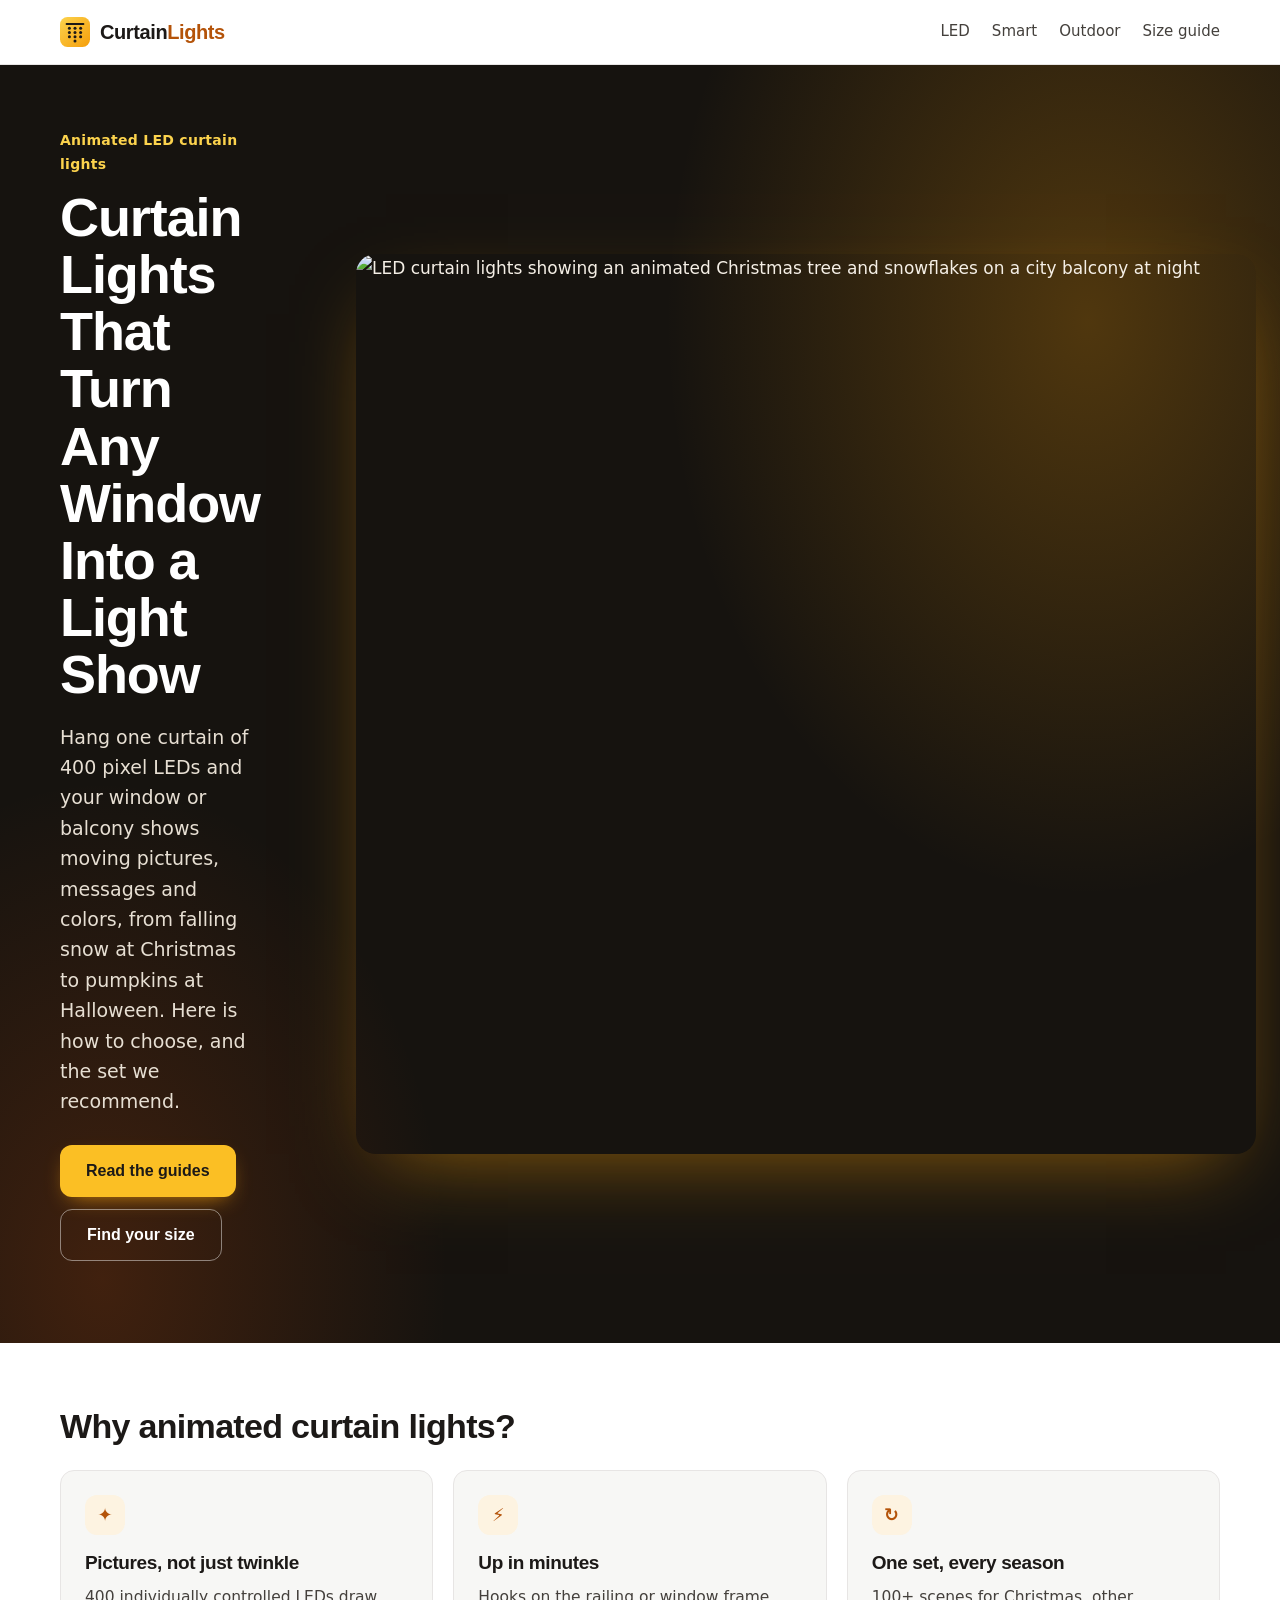
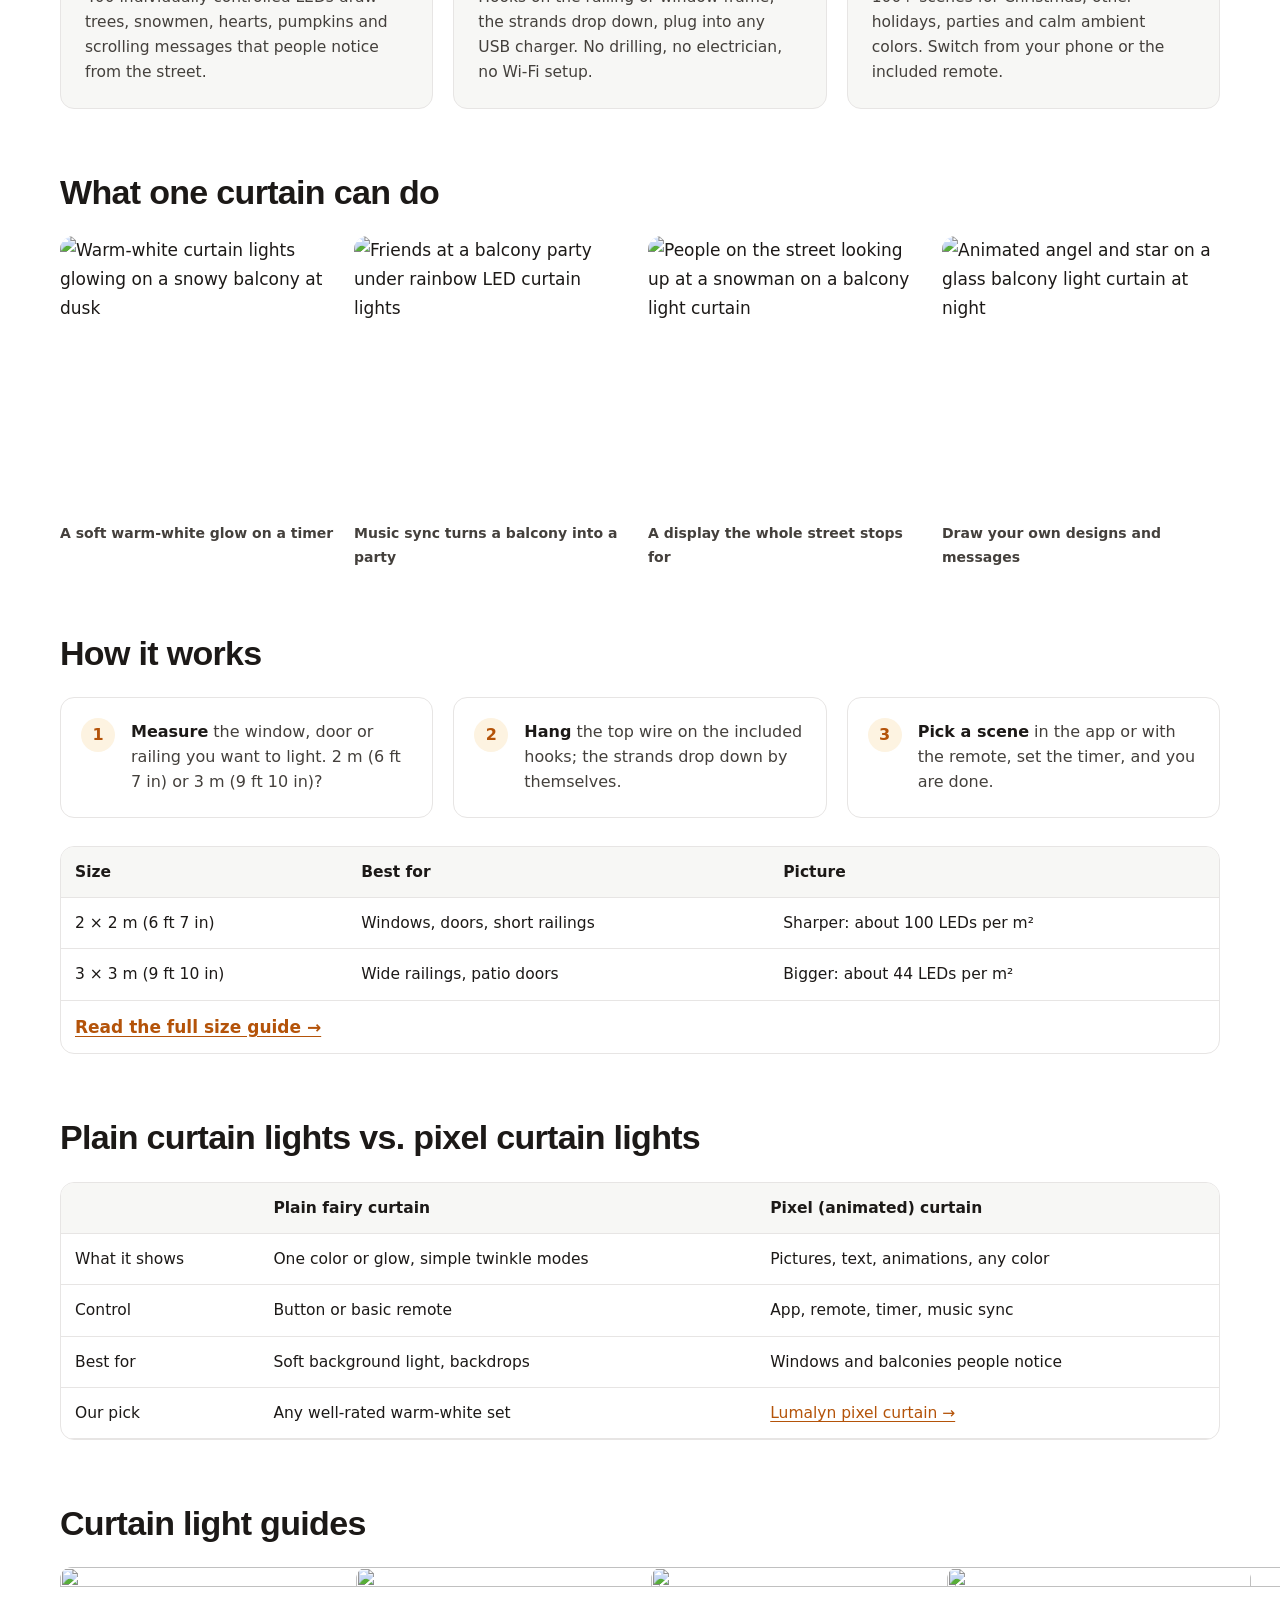
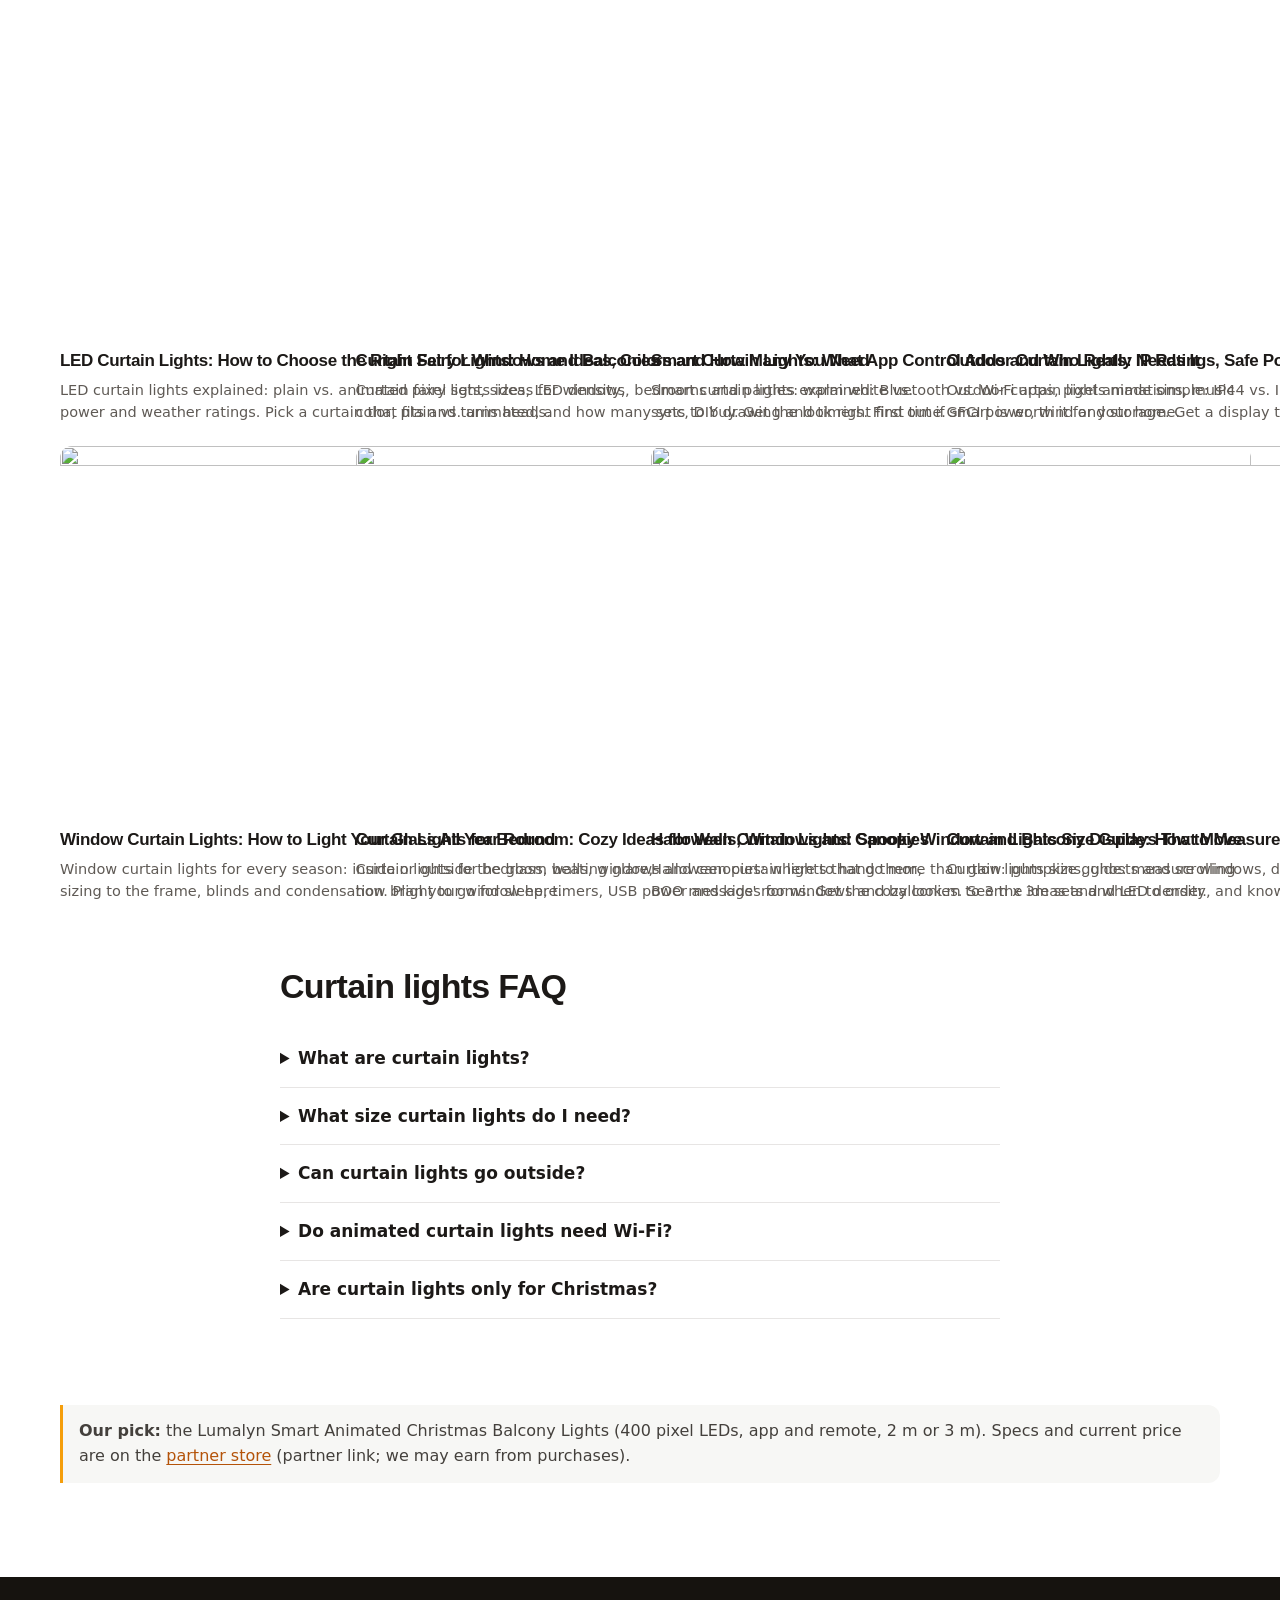
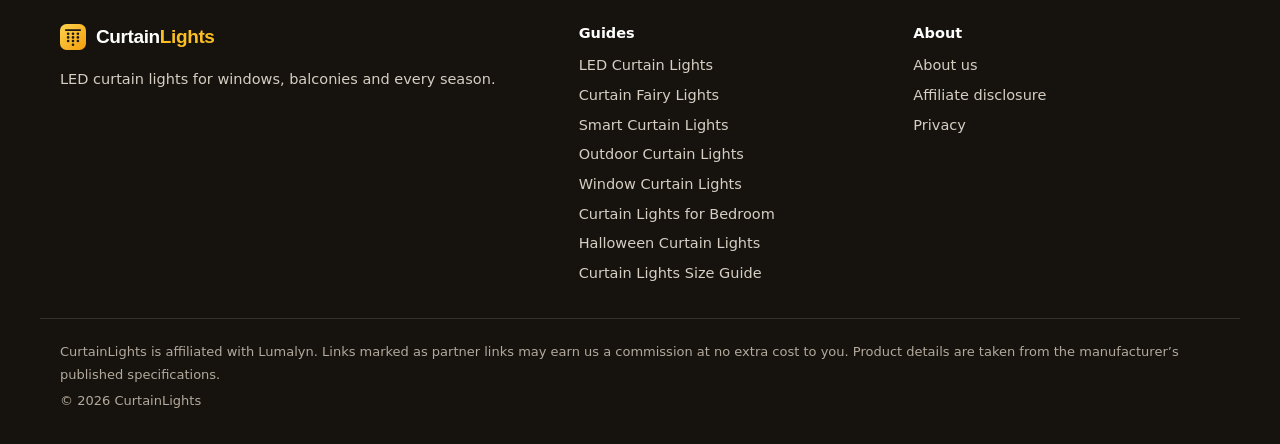
==== index.html @ 0ab5ba81 "Publish CurtainLights guides (editorial mirror) Co-Authored-By: Claude Opus 5.5 <noreply@anthropic.c" ====
<!DOCTYPE html><html lang="en-US" class="_6R3VcG_variable -KQRRa_variable"><head><meta charSet="utf-8"/><meta name="viewport" content="width=device-width, initial-scale=1"/><link rel="preload" href="/_next/static/media/83afe278b6a6bb3c-s.p.2bn3s6zvc0dyp.woff2" as="font" crossorigin="" type="font/woff2"/><link rel="preload" href="/_next/static/media/a343f882a40d2cc9-s.p.1sj6eobyi31rd.woff2" as="font" crossorigin="" type="font/woff2"/><link rel="preload" as="image" imageSrcSet="https://lumalyn.store/cdn/shop/files/lumalyn-f1-designs.jpg?width=480 480w, https://lumalyn.store/cdn/shop/files/lumalyn-f1-designs.jpg?width=720 720w, https://lumalyn.store/cdn/shop/files/lumalyn-f1-designs.jpg?width=900 900w" imageSizes="(max-width: 900px) calc(100vw - 40px), 540px" fetchPriority="high"/><link rel="stylesheet" href="/_next/static/chunks/2o0c0v9uu3fha.css" data-precedence="next"/><link rel="preload" as="script" fetchPriority="low" href="/_next/static/chunks/1x6obpmlu1_c2.js"/><script src="/_next/static/chunks/2r4s4h5xul1n-.js" async=""></script><script src="/_next/static/chunks/2khxl0v1q4i6n.js" async=""></script><script src="/_next/static/chunks/1kb4dcqdypxx7.js" async=""></script><script src="/_next/static/chunks/turbopack-3-ry682tkyiqk.js" async=""></script><script src="/_next/static/chunks/27gjg8e11zukd.js" async=""></script><meta name="theme-color" content="#16130f"/><meta name="color-scheme" content="light"/><title>Curtain Lights: LED, Smart &amp; Animated Picks (2026)</title><meta name="description" content="Curtain lights that turn a window or balcony into a light show: how to pick LED, smart and animated curtain lights, the right size, and the set we recommend."/><meta name="robots" content="index, follow, max-image-preview:large, max-snippet:-1"/><link rel="canonical" href="https://curtainlights.pages.dev"/><meta property="og:title" content="Curtain Lights: LED, Smart &amp; Animated Picks (2026)"/><meta property="og:description" content="Curtain lights that turn a window or balcony into a light show: how to pick LED, smart and animated curtain lights, the right size, and the set we recommend."/><meta property="og:site_name" content="CurtainLights"/><meta property="og:locale" content="en_US"/><meta property="og:image" content="https://curtainlights.pages.dev/images/og.jpg"/><meta property="og:image:width" content="1200"/><meta property="og:image:height" content="630"/><meta property="og:type" content="website"/><meta name="twitter:card" content="summary_large_image"/><meta name="twitter:title" content="Curtain Lights: LED, Smart &amp; Animated Picks (2026)"/><meta name="twitter:description" content="Curtain lights that turn a window or balcony into a light show: how to pick LED, smart and animated curtain lights, the right size, and the set we recommend."/><meta name="twitter:image" content="https://curtainlights.pages.dev/images/og.jpg"/><meta name="twitter:image:width" content="1200"/><meta name="twitter:image:height" content="630"/><link rel="icon" href="/icon.svg?icon.2on7mg89f6ru9.svg" sizes="any" type="image/svg+xml"/><meta name="next-size-adjust" content=""/><script src="/_next/static/chunks/0cz1d0mv5g_q7.js" noModule=""></script></head><body><div hidden=""><!--$--><!--/$--></div><script type="application/ld+json">{"@context":"https://schema.org","@graph":[{"@type":"Organization","@id":"https://curtainlights.pages.dev/#org","name":"CurtainLights","url":"https://curtainlights.pages.dev","logo":{"@type":"ImageObject","url":"https://curtainlights.pages.dev/images/logo.png","width":512,"height":512}},{"@type":"WebSite","@id":"https://curtainlights.pages.dev/#website","name":"CurtainLights","url":"https://curtainlights.pages.dev","publisher":{"@id":"https://curtainlights.pages.dev/#org"},"inLanguage":"en-US"}]}</script><a class="skip" href="#content">Skip to content</a><header class="site-header"><div class="wrap wide"><a class="brand" aria-label="CurtainLights home" href="/"><svg viewBox="0 0 64 64" width="30" height="30" aria-hidden="true"><defs><linearGradient id="cl-g" x1="0" y1="0" x2="1" y2="1"><stop offset="0" stop-color="#fcd34d"></stop><stop offset="1" stop-color="#f59e0b"></stop></linearGradient></defs><rect width="64" height="64" rx="16" fill="url(#cl-g)"></rect><path d="M14 15h36" stroke="#1c1917" stroke-width="4" stroke-linecap="round"></path><g fill="#1c1917"><circle cx="20" cy="24" r="3.2"></circle><circle cx="20" cy="33" r="3.2"></circle><circle cx="20" cy="42" r="3.2"></circle></g><g fill="#1c1917"><circle cx="32" cy="24" r="3.2"></circle><circle cx="32" cy="33" r="3.2"></circle><circle cx="32" cy="42" r="3.2"></circle><circle cx="32" cy="51" r="3.2"></circle></g><g fill="#1c1917"><circle cx="44" cy="24" r="3.2"></circle><circle cx="44" cy="33" r="3.2"></circle><circle cx="44" cy="42" r="3.2"></circle></g></svg><span>Curtain<b>Lights</b></span></a><nav aria-label="Main"><a href="/led-curtain-lights/">LED</a><a href="/smart-curtain-lights/">Smart</a><a href="/outdoor-curtain-lights/">Outdoor</a><a href="/curtain-lights-size-guide/">Size guide</a></nav></div></header><div id="content"><main><script type="application/ld+json">{"@context":"https://schema.org","@type":"FAQPage","mainEntity":[{"@type":"Question","name":"What are curtain lights?","acceptedAnswer":{"@type":"Answer","text":"Curtain lights are a top wire with many thin strands of LEDs hanging down, so one set covers a whole window, wall or balcony railing with light. Plain sets glow or twinkle; pixel (animated) sets control every LED and can show pictures and text."}},{"@type":"Question","name":"What size curtain lights do I need?","acceptedAnswer":{"@type":"Answer","text":"Measure the width you want to cover and pick the closest size without going over. Lumalyn’s pixel curtain comes in 2 × 2 m (6 ft 7 in) for windows and short railings, and 3 × 3 m (9 ft 10 in) for wide railings and patio doors."}},{"@type":"Question","name":"Can curtain lights go outside?","acceptedAnswer":{"@type":"Answer","text":"Only if they are rated for it. IP44 sets suit covered balconies, porches and windows; spots that take direct rain need IP65 or higher. Keep plugs and adapters dry."}},{"@type":"Question","name":"Do animated curtain lights need Wi-Fi?","acceptedAnswer":{"@type":"Answer","text":"Not always. The Lumalyn curtain uses a Bluetooth app plus a remote, so there is no Wi-Fi or router setup; you control it from nearby."}},{"@type":"Question","name":"Are curtain lights only for Christmas?","acceptedAnswer":{"@type":"Answer","text":"No. Warm-white curtains work all year in bedrooms and windows, and pixel curtains switch between Christmas scenes, other holiday themes, party colors and calm ambient light."}}]}</script><section class="hero"><div class="wrap wide hero-grid"><div><p class="eyebrow">Animated LED curtain lights</p><h1>Curtain Lights That Turn Any Window Into a Light Show</h1><p class="lede">Hang one curtain of 400 pixel LEDs and your window or balcony shows moving pictures, messages and colors, from falling snow at Christmas to pumpkins at Halloween. Here is how to choose, and the set we recommend.</p><div class="hero-ctas"><a class="btn btn-lg" href="#guides">Read the guides</a><a class="btn btn-ghost btn-lg" href="/curtain-lights-size-guide/">Find your size</a></div></div><figure class="hero-media"><img src="https://lumalyn.store/cdn/shop/files/lumalyn-f1-designs.jpg?width=900" srcSet="https://lumalyn.store/cdn/shop/files/lumalyn-f1-designs.jpg?width=480 480w, https://lumalyn.store/cdn/shop/files/lumalyn-f1-designs.jpg?width=720 720w, https://lumalyn.store/cdn/shop/files/lumalyn-f1-designs.jpg?width=900 900w" sizes="(max-width: 900px) calc(100vw - 40px), 540px" alt="LED curtain lights showing an animated Christmas tree and snowflakes on a city balcony at night" width="900" height="900" fetchPriority="high"/></figure></div></section><section class="wrap wide band"><h2 class="section-h">Why animated curtain lights?</h2><div class="cards3"><div class="feature"><span class="f-ico">✦</span><h3>Pictures, not just twinkle</h3><p>400 individually controlled LEDs draw trees, snowmen, hearts, pumpkins and scrolling messages that people notice from the street.</p></div><div class="feature"><span class="f-ico">⚡</span><h3>Up in minutes</h3><p>Hooks on the railing or window frame, the strands drop down, plug into any USB charger. No drilling, no electrician, no Wi-Fi setup.</p></div><div class="feature"><span class="f-ico">↻</span><h3>One set, every season</h3><p>100+ scenes for Christmas, other holidays, parties and calm ambient colors. Switch from your phone or the included remote.</p></div></div></section><section class="wrap wide band"><h2 class="section-h">What one curtain can do</h2><div class="gallery"><figure><img src="https://lumalyn.store/cdn/shop/files/lumalyn-f4-timer.jpg?width=600&amp;height=600&amp;crop=center" alt="Warm-white curtain lights glowing on a snowy balcony at dusk" width="600" height="600" loading="lazy"/><figcaption>A soft warm-white glow on a timer</figcaption></figure><figure><img src="https://lumalyn.store/cdn/shop/files/lumalyn-f3-music.jpg?width=600&amp;height=600&amp;crop=center" alt="Friends at a balcony party under rainbow LED curtain lights" width="600" height="600" loading="lazy"/><figcaption>Music sync turns a balcony into a party</figcaption></figure><figure><img src="https://lumalyn.store/cdn/shop/files/lumalyn-s3-show.jpg?width=600&amp;height=600&amp;crop=center" alt="People on the street looking up at a snowman on a balcony light curtain" width="600" height="600" loading="lazy"/><figcaption>A display the whole street stops for</figcaption></figure><figure><img src="https://lumalyn.store/cdn/shop/files/lumalyn-christian-f1-designs.jpg?width=600&amp;height=600&amp;crop=center" alt="Animated angel and star on a glass balcony light curtain at night" width="600" height="600" loading="lazy"/><figcaption>Draw your own designs and messages</figcaption></figure></div></section><section class="wrap wide band"><h2 class="section-h">How it works</h2><ol class="steps"><li><strong>Measure</strong> the window, door or railing you want to light. 2 m (6 ft 7 in) or 3 m (9 ft 10 in)?</li><li><strong>Hang</strong> the top wire on the included hooks; the strands drop down by themselves.</li><li><strong>Pick a scene</strong> in the app or with the remote, set the timer, and you are done.</li></ol><div class="size-table"><table><thead><tr><th>Size</th><th>Best for</th><th>Picture</th></tr></thead><tbody><tr><td>2 × 2 m (6 ft 7 in)</td><td>Windows, doors, short railings</td><td>Sharper: about 100 LEDs per m²</td></tr><tr><td>3 × 3 m (9 ft 10 in)</td><td>Wide railings, patio doors</td><td>Bigger: about 44 LEDs per m²</td></tr></tbody></table><p><a href="/curtain-lights-size-guide/">Read the full size guide →</a></p></div></section><section class="wrap wide band"><h2 class="section-h">Plain curtain lights vs. pixel curtain lights</h2><div class="table-wrap"><table><thead><tr><th></th><th>Plain fairy curtain</th><th>Pixel (animated) curtain</th></tr></thead><tbody><tr><td>What it shows</td><td>One color or glow, simple twinkle modes</td><td>Pictures, text, animations, any color</td></tr><tr><td>Control</td><td>Button or basic remote</td><td>App, remote, timer, music sync</td></tr><tr><td>Best for</td><td>Soft background light, backdrops</td><td>Windows and balconies people notice</td></tr><tr><td>Our pick</td><td>Any well-rated warm-white set</td><td><a href="https://lumalyn.store/" rel="sponsored noopener">Lumalyn pixel curtain →</a></td></tr></tbody></table></div></section><section class="wrap wide band" aria-labelledby="guides"><h2 id="guides" class="section-h">Curtain light guides</h2><div class="guide-grid"><a class="guide-card" href="/led-curtain-lights/"><img src="https://lumalyn.store/cdn/shop/files/lumalyn-f1-designs.jpg?width=600&amp;height=375&amp;crop=center" alt="" width="600" height="375" loading="lazy"/><span class="gc-title">LED Curtain Lights: How to Choose the Right Set for Windows and Balconies</span><span class="gc-desc">LED curtain lights explained: plain vs. animated pixel sets, sizes, LED density, power and weather ratings. Pick a curtain that fits and turns heads.</span></a><a class="guide-card" href="/curtain-fairy-lights/"><img src="https://lumalyn.store/cdn/shop/files/lumalyn-f2-sofa.jpg?width=600&amp;height=375&amp;crop=center" alt="" width="600" height="375" loading="lazy"/><span class="gc-title">Curtain Fairy Lights: Home Ideas, Colors and How Many You Need</span><span class="gc-desc">Curtain fairy lights ideas for windows, bedrooms and parties: warm white vs. color, plain vs. animated, and how many sets to buy. Get the look right first time.</span></a><a class="guide-card" href="/smart-curtain-lights/"><img src="https://lumalyn.store/cdn/shop/files/lumalyn-christian-f1-designs.jpg?width=600&amp;height=375&amp;crop=center" alt="" width="600" height="375" loading="lazy"/><span class="gc-title">Smart Curtain Lights: What App Control Adds and Who Really Needs It</span><span class="gc-desc">Smart curtain lights explained: Bluetooth vs. Wi-Fi apps, pixel animations, music sync, DIY drawing and timers. Find out if smart is worth it for your home.</span></a><a class="guide-card" href="/outdoor-curtain-lights/"><img src="https://lumalyn.store/cdn/shop/files/lumalyn-f4-timer.jpg?width=600&amp;height=375&amp;crop=center" alt="" width="600" height="375" loading="lazy"/><span class="gc-title">Outdoor Curtain Lights: IP Ratings, Safe Power and Where to Put Them</span><span class="gc-desc">Outdoor curtain lights made simple: IP44 vs. IP65, covered vs. exposed spots, GFCI power, wind and storage. Get a display that lasts the whole season.</span></a><a class="guide-card" href="/window-curtain-lights/"><img src="https://lumalyn.store/cdn/shop/files/lumalyn-s3-show.jpg?width=600&amp;height=375&amp;crop=center" alt="" width="600" height="375" loading="lazy"/><span class="gc-title">Window Curtain Lights: How to Light Your Glass All Year Round</span><span class="gc-desc">Window curtain lights for every season: inside or outside the glass, beating glare, sizing to the frame, blinds and condensation. Plan your window here.</span></a><a class="guide-card" href="/curtain-lights-for-bedroom/"><img src="https://lumalyn.store/cdn/shop/files/lumalyn-s2-app.jpg?width=600&amp;height=375&amp;crop=center" alt="" width="600" height="375" loading="lazy"/><span class="gc-title">Curtain Lights for Bedroom: Cozy Ideas for Walls, Windows and Canopies</span><span class="gc-desc">Curtain lights for bedroom walls, windows and canopies: where to hang them, how bright to go for sleep, timers, USB power and kids&#x27; rooms. Get the cozy look.</span></a><a class="guide-card" href="/halloween-curtain-lights/"><img src="https://lumalyn.store/cdn/shop/files/lumalyn-f3-music.jpg?width=600&amp;height=375&amp;crop=center" alt="" width="600" height="375" loading="lazy"/><span class="gc-title">Halloween Curtain Lights: Spooky Window and Balcony Displays That Move</span><span class="gc-desc">Halloween curtain lights that do more than glow: pumpkins, ghosts and scrolling BOO messages for windows and balconies. See the ideas and when to order.</span></a><a class="guide-card" href="/curtain-lights-size-guide/"><img src="https://lumalyn.store/cdn/shop/files/lumalyn-s1-hang.jpg?width=600&amp;height=375&amp;crop=center" alt="" width="600" height="375" loading="lazy"/><span class="gc-title">Curtain Lights Size Guide: How to Measure, LED Density and 3m x 3m Sets</span><span class="gc-desc">Curtain lights size guide: measure windows, doors and balconies, compare 1 × 1 m to 3m x 3m sets and LED density, and know how many to buy before you order.</span></a></div></section><section class="wrap band faq-home" aria-labelledby="faq"><h2 id="faq" class="section-h">Curtain lights FAQ</h2><details><summary>What are curtain lights?</summary><p>Curtain lights are a top wire with many thin strands of LEDs hanging down, so one set covers a whole window, wall or balcony railing with light. Plain sets glow or twinkle; pixel (animated) sets control every LED and can show pictures and text.</p></details><details><summary>What size curtain lights do I need?</summary><p>Measure the width you want to cover and pick the closest size without going over. Lumalyn’s pixel curtain comes in 2 × 2 m (6 ft 7 in) for windows and short railings, and 3 × 3 m (9 ft 10 in) for wide railings and patio doors.</p></details><details><summary>Can curtain lights go outside?</summary><p>Only if they are rated for it. IP44 sets suit covered balconies, porches and windows; spots that take direct rain need IP65 or higher. Keep plugs and adapters dry.</p></details><details><summary>Do animated curtain lights need Wi-Fi?</summary><p>Not always. The Lumalyn curtain uses a Bluetooth app plus a remote, so there is no Wi-Fi or router setup; you control it from nearby.</p></details><details><summary>Are curtain lights only for Christmas?</summary><p>No. Warm-white curtains work all year in bedrooms and windows, and pixel curtains switch between Christmas scenes, other holiday themes, party colors and calm ambient light.</p></details></section><section class="wrap wide band last"><p class="pick-note"><strong>Our pick:</strong> the <!-- -->Lumalyn Smart Animated Christmas Balcony Lights<!-- --> (400 pixel LEDs, app and remote, 2 m or 3 m). Specs and current price are on the<!-- --> <a href="https://lumalyn.store/" rel="sponsored noopener">partner store</a> (partner link; we may earn from purchases).</p></section></main><!--$--><!--/$--></div><footer class="site-footer"><div class="wrap wide foot-grid"><div><p class="foot-brand"><svg viewBox="0 0 64 64" width="26" height="26" aria-hidden="true"><defs><linearGradient id="cl-g" x1="0" y1="0" x2="1" y2="1"><stop offset="0" stop-color="#fcd34d"></stop><stop offset="1" stop-color="#f59e0b"></stop></linearGradient></defs><rect width="64" height="64" rx="16" fill="url(#cl-g)"></rect><path d="M14 15h36" stroke="#1c1917" stroke-width="4" stroke-linecap="round"></path><g fill="#1c1917"><circle cx="20" cy="24" r="3.2"></circle><circle cx="20" cy="33" r="3.2"></circle><circle cx="20" cy="42" r="3.2"></circle></g><g fill="#1c1917"><circle cx="32" cy="24" r="3.2"></circle><circle cx="32" cy="33" r="3.2"></circle><circle cx="32" cy="42" r="3.2"></circle><circle cx="32" cy="51" r="3.2"></circle></g><g fill="#1c1917"><circle cx="44" cy="24" r="3.2"></circle><circle cx="44" cy="33" r="3.2"></circle><circle cx="44" cy="42" r="3.2"></circle></g></svg><span>Curtain<b>Lights</b></span></p><p>LED curtain lights for windows, balconies and every season<!-- -->.</p></div><div><p class="foot-h">Guides</p><a href="/led-curtain-lights/">LED Curtain Lights</a><a href="/curtain-fairy-lights/">Curtain Fairy Lights</a><a href="/smart-curtain-lights/">Smart Curtain Lights</a><a href="/outdoor-curtain-lights/">Outdoor Curtain Lights</a><a href="/window-curtain-lights/">Window Curtain Lights</a><a href="/curtain-lights-for-bedroom/">Curtain Lights for Bedroom</a><a href="/halloween-curtain-lights/">Halloween Curtain Lights</a><a href="/curtain-lights-size-guide/">Curtain Lights Size Guide</a></div><div><p class="foot-h">About</p><a href="/about/">About us</a><a href="/disclosure/">Affiliate disclosure</a><a href="/privacy/">Privacy</a></div></div><div class="wrap wide fine"><p>CurtainLights is affiliated with Lumalyn. Links marked as partner links may earn us a commission at no extra cost to you. Product details are taken from the manufacturer’s published specifications.</p><p>© <!-- -->2026<!-- --> <!-- -->CurtainLights</p></div></footer><script id="_R_">(globalThis["TURBOPACK"] || (globalThis["TURBOPACK"] = [])).push({"otherChunks":["static/chunks/1x6obpmlu1_c2.js","static/chunks/2r4s4h5xul1n-.js","static/chunks/2khxl0v1q4i6n.js","static/chunks/1kb4dcqdypxx7.js"],"runtimeModuleIds":[94553]});</script><script src="/_next/static/chunks/1x6obpmlu1_c2.js" async=""></script><script>(self.__next_f=self.__next_f||[]).push([0])</script><script>self.__next_f.push([1,"1:\"$Sreact.fragment\"\n2:\"/_next/static/chunks/27gjg8e11zukd.js\"\n3:I[22016,[\"$2\"],\"\"]\n4:I[39756,[\"$2\"],\"default\"]\n5:I[37457,[\"$2\"],\"default\"]\n11:I[68027,[\"$2\"],\"default\",1]\n:HL[\"/_next/static/chunks/2o0c0v9uu3fha.css\",\"style\"]\n:HL[\"/_next/static/media/83afe278b6a6bb3c-s.p.2bn3s6zvc0dyp.woff2\",\"font\",{\"crossOrigin\":\"\",\"type\":\"font/woff2\"}]\n:HL[\"/_next/static/media/a343f882a40d2cc9-s.p.1sj6eobyi31rd.woff2\",\"font\",{\"crossOrigin\":\"\",\"type\":\"font/woff2\"}]\ne:[[\"children\",{\"s\":\"__PAGE__\",\"h\":512,\"d\":{\"r\":\"$Lf\",\"p\":false,\"v\":null}}]]\n0:{\"P\":null,\"c\":[\"\",\"\"],\"q\":\"\",\"i\":false,\"t\":{\"t\":{\"s\":\"\",\"h\":528,\"d\":{\"r\":[\"$\",\"$1\",\"c\",{\"children\":[[[\"$\",\"link\",\"0\",{\"rel\":\"stylesheet\",\"href\":\"/_next/static/chunks/2o0c0v9uu3fha.css\",\"precedence\":\"next\",\"crossOrigin\":\"$undefined\",\"nonce\":\"$undefined\"}],[\"$\",\"script\",\"script-0\",{\"src\":\"/_next/static/chunks/27gjg8e11zukd.js\",\"async\":true,\"nonce\":\"$undefined\"}]],[\"$\",\"html\",null,{\"lang\":\"en-US\",\"className\":\"_6R3VcG_variable -KQRRa_variable\",\"children\":[\"$\",\"body\",null,{\"children\":[[\"$\",\"script\",null,{\"type\":\"application/ld+json\",\"dangerouslySetInnerHTML\":{\"__html\":\"{\\\"@context\\\":\\\"https://schema.org\\\",\\\"@graph\\\":[{\\\"@type\\\":\\\"Organization\\\",\\\"@id\\\":\\\"https://curtainlights.pages.dev/#org\\\",\\\"name\\\":\\\"CurtainLights\\\",\\\"url\\\":\\\"https://curtainlights.pages.dev\\\",\\\"logo\\\":{\\\"@type\\\":\\\"ImageObject\\\",\\\"url\\\":\\\"https://curtainlights.pages.dev/images/logo.png\\\",\\\"width\\\":512,\\\"height\\\":512}},{\\\"@type\\\":\\\"WebSite\\\",\\\"@id\\\":\\\"https://curtainlights.pages.dev/#website\\\",\\\"name\\\":\\\"CurtainLights\\\",\\\"url\\\":\\\"https://curtainlights.pages.dev\\\",\\\"publisher\\\":{\\\"@id\\\":\\\"https://curtainlights.pages.dev/#org\\\"},\\\"inLanguage\\\":\\\"en-US\\\"}]}\"}}],[\"$\",\"a\",null,{\"className\":\"skip\",\"href\":\"#content\",\"children\":\"Skip to content\"}],[\"$\",\"header\",null,{\"className\":\"site-header\",\"children\":[\"$\",\"div\",null,{\"className\":\"wrap wide\",\"children\":[[\"$\",\"$L3\",null,{\"href\":\"/\",\"className\":\"brand\",\"aria-label\":\"CurtainLights home\",\"children\":[[\"$\",\"svg\",null,{\"viewBox\":\"0 0 64 64\",\"width\":30,\"height\":30,\"aria-hidden\":\"true\",\"children\":[[\"$\",\"defs\",null,{\"children\":[\"$\",\"linearGradient\",null,{\"id\":\"cl-g\",\"x1\":\"0\",\"y1\":\"0\",\"x2\":\"1\",\"y2\":\"1\",\"children\":[[\"$\",\"stop\",null,{\"offset\":\"0\",\"stopColor\":\"#fcd34d\"}],[\"$\",\"stop\",null,{\"offset\":\"1\",\"stopColor\":\"#f59e0b\"}]]}]}],[\"$\",\"rect\",null,{\"width\":\"64\",\"height\":\"64\",\"rx\":\"16\",\"fill\":\"url(#cl-g)\"}],[\"$\",\"path\",null,{\"d\":\"M14 15h36\",\"stroke\":\"#1c1917\",\"strokeWidth\":\"4\",\"strokeLinecap\":\"round\"}],[[\"$\",\"g\",\"20\",{\"fill\":\"#1c1917\",\"children\":[[\"$\",\"circle\",\"24\",{\"cx\":20,\"cy\":24,\"r\":\"3.2\"}],[\"$\",\"circle\",\"33\",{\"cx\":20,\"cy\":33,\"r\":\"3.2\"}],[\"$\",\"circle\",\"42\",{\"cx\":20,\"cy\":42,\"r\":\"3.2\"}]]}],[\"$\",\"g\",\"32\",{\"fill\":\"#1c1917\",\"children\":[[\"$\",\"circle\",\"24\",{\"cx\":32,\"cy\":24,\"r\":\"3.2\"}],[\"$\",\"circle\",\"33\",{\"cx\":32,\"cy\":33,\"r\":\"3.2\"}],[\"$\",\"circle\",\"42\",{\"cx\":32,\"cy\":42,\"r\":\"3.2\"}],[\"$\",\"circle\",\"51\",{\"cx\":32,\"cy\":51,\"r\":\"3.2\"}]]}],[\"$\",\"g\",\"44\",{\"fill\":\"#1c1917\",\"children\":[[\"$\",\"circle\",\"24\",{\"cx\":44,\"cy\":24,\"r\":\"3.2\"}],[\"$\",\"circle\",\"33\",{\"cx\":44,\"cy\":33,\"r\":\"3.2\"}],[\"$\",\"circle\",\"42\",{\"cx\":44,\"cy\":42,\"r\":\"3.2\"}]]}]]]}],[\"$\",\"span\",null,{\"children\":[\"Curtain\",[\"$\",\"b\",null,{\"children\":\"Lights\"}]]}]]}],[\"$\",\"nav\",null,{\"aria-label\":\"Main\",\"children\":[[\"$\",\"$L3\",null,{\"href\":\"/led-curtain-lights/\",\"children\":\"LED\"}],[\"$\",\"$L3\",null,{\"href\":\"/smart-curtain-lights/\",\"children\":\"Smart\"}],[\"$\",\"$L3\",null,{\"href\":\"/outdoor-curtain-lights/\",\"children\":\"Outdoor\"}],[\"$\",\"$L3\",null,{\"href\":\"/curtain-lights-size-guide/\",\"children\":\"Size guide\"}],false]}]]}]}],[\"$\",\"div\",null,{\"id\":\"content\",\"children\":[\"$\",\"$L4\",null,{\"parallelRouterKey\":\"children\",\"error\":\"$undefined\",\"errorStyles\":\"$undefined\",\"errorScripts\":\"$undefined\",\"template\":[\"$\",\"$L5\",null,{}],\"templateStyles\":\"$undefined\",\"templateScripts\":\"$undefined\",\"notFound\":[[\"$\",\"main\",null,{\"className\":\"wrap article\",\"children\":[[\"$\",\"h1\",null,{\"children\":\"Page not found\"}],[\"$\",\"p\",null,{\"children\":[\"That page does not exist. Try the \",[\"$\",\"$L3\",null,{\"href\":\"/\",\"children\":\"home page\"}],\" or the \",[\"$\",\"$L3\",null,{\"href\":\"/curtain-lights-size-guide/\",\"children\":\"size guide\"}],\".\"]}]]}],[]],\"forbidden\":\"$undefined\",\"unauthorized\":\"$undefined\"}]}],[\"$\",\"footer\",null,{\"className\":\"site-footer\",\"children\":[[\"$\",\"div\",null,{\"className\":\"wrap wide foot-grid\",\"children\":[[\"$\",\"div\",null,{\"children\":[[\"$\",\"p\",null,{\"className\":\"foot-brand\",\"children\":[[\"$\",\"svg\",null,{\"viewBox\":\"0 0 64 64\",\"width\":26,\"height\":26,\"aria-hidden\":\"true\",\"children\":[[\"$\",\"defs\",null,{\"children\":[\"$\",\"linearGradient\",null,{\"id\":\"cl-g\",\"x1\":\"0\",\"y1\":\"0\",\"x2\":\"1\",\"y2\":\"1\",\"children\":[[\"$\",\"stop\",null,{\"offset\":\"0\",\"stopColor\":\"#fcd34d\"}],[\"$\",\"stop\",null,{\"offset\":\"1\",\"stopColor\":\"#f59e0b\"}]]}]}],[\"$\",\"rect\",null,{\"width\":\"64\",\"height\":\"64\",\"rx\":\"16\",\"fill\":\"url(#cl-g)\"}],[\"$\",\"path\",null,{\"d\":\"M14 15h36\",\"stroke\":\"#1c1917\",\"strokeWidth\":\"4\",\"strokeLinecap\":\"round\"}],[[\"$\",\"g\",\"20\",{\"fill\":\"#1c1917\",\"children\":[[\"$\",\"circle\",\"24\",{\"cx\":20,\"cy\":24,\"r\":\"3.2\"}],[\"$\",\"circle\",\"33\",{\"cx\":20,\"cy\":33,\"r\":\"3.2\"}],[\"$\",\"circle\",\"42\",{\"cx\":20,\"cy\":42,\"r\":\"3.2\"}]]}],[\"$\",\"g\",\"32\",{\"fill\":\"#1c1917\",\"children\":[[\"$\",\"circle\",\"24\",{\"cx\":32,\"cy\":24,\"r\":\"3.2\"}],[\"$\",\"circle\",\"33\",{\"cx\":32,\"cy\":33,\"r\":\"3.2\"}],[\"$\",\"circle\",\"42\",{\"cx\":32,\"cy\":42,\"r\":\"3.2\"}],[\"$\",\"circle\",\"51\",{\"cx\":32,\"cy\":51,\"r\":\"3.2\"}]]}],[\"$\",\"g\",\"44\",{\"fill\":\"#1c1917\",\"children\":[[\"$\",\"circle\",\"24\",{\"cx\":44,\"cy\":24,\"r\":\"3.2\"}],[\"$\",\"circle\",\"33\",{\"cx\":44,\"cy\":33,\"r\":\"3.2\"}],[\"$\",\"circle\",\"42\",{\"cx\":44,\"cy\":42,\"r\":\"3.2\"}]]}]]]}],[\"$\",\"span\",null,{\"children\":[\"Curtain\",[\"$\",\"b\",null,{\"children\":\"Lights\"}]]}]]}],[\"$\",\"p\",null,{\"children\":[\"LED curtain lights for windows, balconies and every season\",\".\"]}]]}],[\"$\",\"div\",null,{\"children\":[[\"$\",\"p\",null,{\"className\":\"foot-h\",\"children\":\"Guides\"}],[[\"$\",\"$L3\",\"led-curtain-lights\",{\"href\":\"/led-curtain-lights/\",\"children\":\"LED Curtain Lights\"}],[\"$\",\"$L3\",\"curtain-fairy-lights\",{\"href\":\"/curtain-fairy-lights/\",\"children\":\"Curtain Fairy Lights\"}],\"$L6\",\"$L7\",\"$L8\",\"$L9\",\"$La\",\"$Lb\"]]}],\"$Lc\"]}],\"$Ld\"]}]]}]}]]}],\"p\":false,\"v\":null},\"c\":\"$Qe\"},\"h\":{\"r\":\"$L10\",\"p\":false,\"v\":null}},\"m\":\"$undefined\",\"G\":[\"$11\",[\"$L12\"]],\"S\":true,\"r\":\"$undefined\",\"s\":\"$undefined\",\"a\":\"$undefined\",\"l\":\"$undefined\",\"p\":\"$undefined\",\"d\":\"$undefined\",\"b\":\"MRNIz7RsT4TJrXpI2VkPB\"}\n1f:\"ViewportBoundary\"\n20:I[97367,[\"$2\"],\"$1f\"]\n22:\"MetadataBoundary\"\n23:I[97367,[\"$2\"],\"$22\"]\n24:\"$Sreact.suspense\"\n:HL[\"https://lumalyn.store/cdn/shop/files/lumalyn-f1-designs.jpg?width=900\",\"image\",{\"imageSrcSet\":\"https://lumalyn.store/cdn/shop/files/lumalyn-f1-designs.jpg?width=480 480w, https://lumalyn.store/cdn/shop/files/lumalyn-f1-designs.jpg?width=720 720w, https://lumalyn.store/cdn/shop/files/lumalyn-f1-designs.jpg?width=900 900w\",\"imageSizes\":\"(max-width: 900px) calc(100vw - 40px), 540px\",\"fetchPriority\":\"high\"}]\n6:[\"$\",\"$L3\",\"smart-curtain-lights\",{\"href\":\"/smart-curtain-lights/\",\"children\":\"Smart Curtain Lights\"}]\n7:[\"$\",\"$L3\",\"outdoor-curtain-lights\",{\"href\":\"/outdoor-curtain-lights/\",\"children\":\"Outdoor Curtain Lights\"}]\n8:[\"$\",\"$L3\",\"window-curtain-lights\",{\"href\":\"/window-curtain-lights/\",\"children\":\"Window Curtain Lights\"}]\n9:[\"$\",\"$L3\",\"curtain-lights-for-bedroom\",{\"href\":\"/curtain-lights-for-bedroom/\",\"children\":\"Curtain Lights for Bedroom\"}]\na:[\"$\",\"$L3\",\"halloween-curtain-lights\",{\"href\":\"/halloween-curtain-lights/\",\"children\":\"Halloween Curtain Lights\"}]\nb:[\"$\",\"$L3\",\"curtain-lights-size-guide\",{\"href\":\"/curtain-lights-size-guide/\",\"children\":\"Curtain Lights Size Guide\"}]\nc:[\"$\",\"div\",null,{\"children\":[[\"$\",\"p\",null,{\"className\":\"foot-h\",\"children\":\"About\"}],[\"$\",\"$L3\",null,{\"href\":\"/about/\",\"children\":\"About us\"}],[\"$\",\"$L3\",null,{\"href\":\"/disclosure/\",\"children\":\"Affiliate disclosure\"}],[\"$\",\"$L3\",null,{\"href\":\"/privacy/\",\"children\":\"Privacy\"}]]}]\nd:[\"$\",\"div\",null,{\"className\":\"wrap wide fine\",\"children\":[[\"$\",\"p\",null,{\"children\":\"CurtainLights is affiliated with Lumalyn. Links marked as partner links may earn us a commission at no extra cost to you. Product details are taken from the manufacturer’s published specifications.\"}],[\"$\",\"p\",null,{\"children\":[\"© \",2026,\" \",\"CurtainLights\"]}]]}]\n13:T617,{\"@context\":\"https://schema.org\",\"@type\":\"FAQPage\",\"mainEntity\":[{\"@type\":\"Question\",\"name\":\"What are curtain lights?\",\"acceptedAnswer\":{\"@type\":\"Answer\",\"text\":\"Curtain lights are a top wire with many thin strands of LEDs hanging down, so one set covers a whole window, wall or balcony railing with light. Plain sets glow or twinkle; pixel (animated) sets control every LED and can show pictures and text.\"}},{\"@type\":\"Question\",\"name\":\"What size curtain lights do I need?\",\"acceptedAnswer\":{\"@type\":\"Answer\",\"text\":\"Measure the width you want to cover and pick the closest size without going over. Lumalyn’s pixel curtain comes in 2 × 2 m (6 ft 7 in) for windows and short railings, and 3 × 3 m (9 ft 10 in) for wide railings and patio doors.\"}},{\"@type\":\"Question\",\"name\":\"Can curtain lights go outside?\",\"acceptedAnswer\":{\"@type\":\"Answer\",\"text\":\"Only if they are rated for it. IP44 sets suit covered balconies, porches and windows; spots that take direct rain need IP65 or higher. Keep plugs and adapters dry.\"}},{\"@type\":\"Question\",\"name\":\"Do animated curtain lights need Wi-Fi?\",\"acceptedAnswer\":{\"@type\":\"Answer\",\"text\":\"Not always. The Lumalyn curtain uses a Bluetooth app plus a remote, so there is no Wi-Fi or router setup; you control it from nearby.\"}},{\"@type\":\"Question\",\"name\":\"Are curtain lights only for Christmas?\",\"acceptedAnswer\":{\"@type\":\"Answer\",\"text\":\"No. Warm-white curtains work all year in bedrooms and windows, and pixel curtains switch between Christmas scenes, other holiday themes, party colors and calm ambient light.\"}}]}f:[\"$\",\"$1\",\"c\",{\"children\":[[\"$\",\"main\",null,{\"children\":[[\"$\",\"script\",null,{\"type\":\"application/ld+json\",\"dangerouslySetInnerHTML\":{\"__html\":\"$13\"}}],[\"$\",\"section\",null,{\"className\":\"hero\",\"children\":[\"$\",\"div\",null,{\"className\":\"wrap wide hero-grid\",\"children\":[[\"$\",\"div\",null,{\"children\":[[\"$\",\"p\",null,{\"className\":\"eyebrow\",\"children\":\"Animated LED curtain lights\"}],[\"$\",\"h1\",null,{\"children\":\"Curtain Lights That Turn Any Window Into a Light Show\"}],[\"$\",\"p\",null,{\"className\":\"lede\",\"children\":\"Hang one curtain of 400 pixel LEDs and your window or balcony shows moving pictures, messages and colors, from falling snow at Christmas to pumpkins at Halloween. Here is how to choose, and the set we recommend.\"}],[\"$\",\"div\",null,{\"className\":\"hero-ctas\",\"children\":[[\"$\",\"a\",null,{\"className\":\"btn btn-lg\",\"href\":\"#guides\",\"children\":\"Read the guides\"}],[\"$\",\"$L3\",null,{\"className\":\"btn btn-ghost btn-lg\",\"href\":\"/curtain-lights-size-guide/\",\"children\":\"Find your size\"}]]}]]}],[\"$\",\"figure\",null,{\"className\":\"hero-media\",\"children\":[\"$\",\"img\",null,{\"src\":\"https://lumalyn.store/cdn/shop/files/lumalyn-f1-designs.jpg?width=900\",\"srcSet\":\"https://lumalyn.store/cdn/shop/files/lumalyn-f1-designs.jpg?width=480 480w, https://lumalyn.store/cdn/shop/files/lumalyn-f1-designs.jpg?width=720 720w, https://lumalyn.store/cdn/shop/files/lumalyn-f1-designs.jpg?width=900 900w\",\"sizes\":\"(max-width: 900px) calc(100vw - 40px), 540px\",\"alt\":\"LED curtain lights showing an animated Christmas tree and snowflakes on a city balcony at night\",\"width\":900,\"height\":900,\"fetchPriority\":\"high\"}]}]]}]}],[\"$\",\"section\",null,{\"className\":\"wrap wide band\",\"children\":[[\"$\",\"h2\",null,{\"className\":\"section-h\",\"children\":\"Why animated curtain lights?\"}],[\"$\",\"div\",null,{\"className\":\"cards3\",\"children\":[[\"$\",\"div\",null,{\"className\":\"feature\",\"children\":[[\"$\",\"span\",null,{\"className\":\"f-ico\",\"children\":\"✦\"}],[\"$\",\"h3\",null,{\"children\":\"Pictures, not just twinkle\"}],[\"$\",\"p\",null,{\"children\":\"400 individually controlled LEDs draw trees, snowmen, hearts, pumpkins and scrolling messages that people notice from the street.\"}]]}],[\"$\",\"div\",null,{\"className\":\"feature\",\"children\":[\"$L14\",\"$L15\",\"$L16\"]}],\"$L17\"]}]]}],\"$L18\",\"$L19\",\"$L1a\",\"$L1b\",\"$L1c\",\"$L1d\"]}],null,\"$L1e\"]}]\n10:[\"$\",\"$1\",\"h\",{\"children\":[null,[\"$\",\"$L20\",null,{\"children\":\"$L21\"}],[\"$\",\"$L23\",null,{\"children\":[[\"$\",\"div\",null,{\"hidden\":true,\"children\":[\"$\",\"$24\",null,{\"name\":\"Next.Metadata\",\"children\":\"$L25\"}]}],null]}],[\"$\",\"meta\",null,{\"name\":\"next-size-adjust\",\"content\":\"\"}]]}]\n12:[\"$\",\"link\",\"0\",{\"rel\":\"stylesheet\",\"href\":\"/_next/static/chunks/2o0c0v9uu3fha.css\",\"precedence\":\"next\",\"crossOrigin\":\"$undefined\",\"nonce\":\"$undefined\"}]\n2a:I[97367,[\"$2\"],\"OutletBoundary\"]\n14:[\"$\",\"span\",null,{\"className\":\"f-ico\",\"children\":\"⚡\"}]\n15:[\"$\",\"h3\",null,{\"children\":\"Up in minutes\"}]\n16:[\"$\",\"p\",null,{\"children\":\"Hooks on the railing or window frame, the strands drop down, plug into any USB charger. No drilling, no electrician, no Wi-Fi setup.\"}]\n17:[\"$\",\"div\",null,{\"className\":\"feature\",\"children\":[[\"$\",\"span\",null,{\"className\":\"f-ico\",\"children\":\"↻\"}],[\"$\",\"h3\",null,{\"children\":\"One set, every season\"}],[\"$\",\"p\",null,{\"children\":\"100+ scenes for Christmas, other holidays, parties and calm ambient colors. Switch from your phone or the included remote.\"}]]}]\n18:[\"$\",\"section\",null,{\"className\":\"wrap wide band\",\"children\":[[\"$\",\"h2\",null,{\"className\":\"section-h\",\"children\":\"What one curtain can do\"}],[\"$\",\"div\",null,{\"className\":\"gallery\",\"children\":[[\"$\",\"figure\",\"lumalyn-f4-timer\",{\"children\":[[\"$\",\"img\",null,{\"src\":\"https://lumalyn.store/cdn/shop/files/lumalyn-f4-timer.jpg?width=600\u0026height=600\u0026crop=center\",\"alt\":\"Warm-white curtain lights glowing on a snowy balcony at dusk\",\"width\":600,\"height\":600,\"loading\":\"lazy\"}],[\"$\",\"figcaption\",null,{\"children\":\"A soft warm-white glow on a timer\"}]]}],[\"$\",\"figure\",\"lumalyn-f3-music\",{\"children\":[[\"$\",\"img\",null,{\"src\":\"https://lumalyn.store/cdn/shop/files/lumalyn-f3-music.jpg?width=600\u0026height=600\u0026crop=center\",\"alt\":\"Friends at a balcony party under rainbow LED curtain lights\",\"width\":600,\"height\":600,\"loading\":\"lazy\"}],[\"$\",\"figcaption\",null,{\"children\":\"Music sync turns a balcony into a party\"}]]}],[\"$\",\"figure\",\"lumalyn-s3-show\",{\"children\":[[\"$\",\"img\",null,{\"src\":\"https://lumalyn.store/cdn/shop/files/lumalyn-s3-show.jpg?width=600\u0026height=600\u0026crop=center\",\"alt\":\"People on the street looking up at a snowman on a balcony light curtain\",\"width\":600,\"height\":600,\"loading\":\"lazy\"}],[\"$\",\"figcaption\",null,{\"children\":\"A display the whole street stops for\"}]]}],[\"$\",\"figure\",\"lumalyn-christian-f1-designs\",{\"children\":[[\"$\",\"img\",null,{\"src\":\"https://lumalyn.store/cdn/shop/files/lumalyn-christian-f1-designs.jpg?width=600\u0026height=600\u0026crop=center\",\"alt\":\"Animated angel and star on a glass balcony light curtain at night\",\"width\":600,\"height\":600,\"loading\":\"lazy\"}],[\"$\",\"figcaption\",null,{\"children\":\"Draw your own designs and messages\"}]]}]]}]]}]\n19:[\"$\",\"section\",null,{\"className\":\"wrap wide band\",\"children\":[[\"$\",\"h2\",null,{\"className\":\"section-h\",\"children\":\"How it works\"}],[\"$\",\"ol\",null,{\"className\":\"steps\",\"children\":[[\"$\",\"li\",null,{\"children\":[[\"$\",\"strong\",null,{\"children\":\"Measure\"}],\" the window, door or railing you want to light. 2 m (6 ft 7 in) or 3 m (9 ft 10 in)?\"]}],[\"$\",\"li\",null,{\"children\":[[\"$\",\"strong\",null,{\"children\":\"Hang\"}],\" the top wire on the included hooks; the strands drop down by themselves.\"]}],[\"$\",\"li\",null,{\"children\":[[\"$\",\"strong\",null,{\"children\":\"Pick a scene\"}],\" in the app or with the remote, set the timer, and you are done.\"]}]]}],[\"$\",\"div\",null,{\"className\":\"size-table\",\"children\":[[\"$\",\"table\",null,{\"children\":[[\"$\",\"thead\",null,{\"children\":[\"$\",\"tr\",null,{\"children\":[[\"$\",\"th\",null,{\"children\":\"Size\"}],[\"$\",\"th\",null,{\"children\":\"Best for\"}],[\"$\",\"th\",null,{\"children\":\"Picture\"}]]}]}],[\"$\",\"tbody\",null,{\"children\":[[\"$\",\"tr\",null,{\"children\":[[\"$\",\"td\",null,{\"children\":\"2 × 2 m (6 ft 7 in)\"}],[\"$\",\"td\",null,{\"children\":\"Windows, doors, short railings\"}],[\"$\",\"td\",null,{\"children\":\"Sharper: about 100 LEDs per m²\"}]]}],[\"$\",\"tr\",null,{\"children\":[[\"$\",\"td\",null,{\"children\":\"3 × 3 m (9 ft 10 in)\"}],[\"$\",\"td\",null,{\"children\":\"Wide railings, patio doors\"}],[\"$\",\"td\",null,{\"children\":\"Bigger: about 44 LEDs per m²\"}]]}]]}]]}],[\"$\",\"p\",null,{\"children\":[\"$\",\"$L3\",null,{\"href\":\"/curtain-lights-size-guide/\",\"children\":\"Read the full size guide →\"}]}]]}]]}]\n1a:[\"$\",\"section\",null,{\"className\":\"wrap wide band\",\"children\":[[\"$\",\"h2\",null,{\"className\":\"section-h\",\"children\":\"Plain curtain lights vs. pixel curtain lights\"}],[\"$\",\"div\",null,{\"className\":\"table-wrap\",\"children\":[\"$\",\"table\",null,{\"children\":[[\"$\",\"thead\",null,{\"children\":[\"$\",\"tr\",null,{\"children\":[[\"$\",\"th\",null,{}],[\"$\",\"th\",null,{\"children\":\"Plain fairy curtain\"}],[\"$\",\"th\",null,{\"children\":\"Pixel (animated) curtain\"}]]}]}],[\"$\",\"tbody\",null,{\"children\":[[\"$\",\"tr\",null,{\"children\":[[\"$\",\"td\",null,{\"children\":\"What it shows\"}],[\"$\",\"td\",null,{\"children\":\"One color or glow, simple twinkle modes\"}],[\"$\",\"td\",null,{\"children\":\"Pictures, text, animations, any color\"}]]}],[\"$\",\"tr\",null,{\"children\":[[\"$\",\"td\",null,{\"children\":\"Control\"}],[\"$\",\"td\",null,{\"children\":\"Button or basic remote\"}],[\"$\",\"td\",null,{\"children\":\"App, remote, timer, music sync\"}]]}],[\"$\",\"tr\",null,{\"children\":[[\"$\",\"td\",null,{\"children\":\"Best for\"}],[\"$\",\"td\",null,{\"children\":\"Soft background light, backdrops\"}],[\"$\",\"td\",null,{\"children\":\"Windows and balconies people notice\"}]]}],[\"$\",\"tr\",null,{\"children\":[[\"$\",\"td\",null,{\"children\":\"Our pick\"}],[\"$\",\"td\",null,{\"children\":\"Any well-rated warm-white set\"}],[\"$\",\"td\",null,{\"children\":[\"$\",\"a\",null,{\"href\":\"https://lumalyn.store/\",\"rel\":\"sponsored noopener\",\"children\":\"Lumalyn pixel curtain →\"}]}]]}]]}]]}]}]]}]\n1b:[\"$\",\"section\",null,{\"className\":\"wrap wide band\",\"aria-labelledby\":\"guides\",\"children\":[[\"$\",\"h2\",null,{\"id\":\"guides\",\"className\":\"section-h\",\"children\":\"Curtain light guides\"}],[\"$\",\"div\",null,{\"className\":\"guide-grid\",\"children\":[[\"$\",\"$L3\",\"led-curtain-lights\",{\"href\":\"/led-curtain-lights/\",\"className\":\"guide-card\",\"children\":[[\"$\",\"img\",null,{\"src\":\"https://lumalyn.store/cdn/shop/files/lumalyn-f1-designs.jpg?width=600\u0026height=375\u0026crop=center\",\"alt\":\"\",\"width\":600,\"height\":375,\"loading\":\"lazy\"}],[\"$\",\"span\",null,{\"className\":\"gc-title\",\"children\":\"LED Curtain Lights: How to Choose the Right Set for Windows and Balconies\"}],[\"$\",\"span\",null,{\"className\":\"gc-desc\",\"children\":\"LED curtain lights explained: plain vs. animated pixel sets, sizes, LED density, power and weather ratings. Pick a curtain that fits and turns heads.\"}]]}],[\"$\",\"$L3\",\"curtain-fairy-lights\",{\"href\":\"/curtain-fairy-lights/\",\"className\":\"guide-card\",\"children\":[[\"$\",\"img\",null,{\"src\":\"https://lumalyn.store/cdn/shop/files/lumalyn-f2-sofa.jpg?width=600\u0026height=375\u0026crop=center\",\"alt\":\"\",\"width\":600,\"height\":375,\"loading\":\"lazy\"}],[\"$\",\"span\",null,{\"className\":\"gc-title\",\"children\":\"Curtain Fairy Lights: Home Ideas, Colors and How Many You Need\"}],[\"$\",\"span\",null,{\"className\":\"gc-desc\",\"children\":\"Curtain fairy lights ideas for windows, bedrooms and parties: warm white vs. color, plain vs. animated, and how many sets to buy. Get the look right first time.\"}]]}],[\"$\",\"$L3\",\"smart-curtain-lights\",{\"href\":\"/smart-curtain-lights/\",\"className\":\"guide-card\",\"children\":[[\"$\",\"img\",null,{\"src\":\"https://lumalyn.store/cdn/shop/files/lumalyn-christian-f1-designs.jpg?width=600\u0026height=375\u0026crop=center\",\"alt\":\"\",\"width\":600,\"height\":375,\"loading\":\"lazy\"}],[\"$\",\"span\",null,{\"className\":\"gc-title\",\"children\":\"Smart Curtain Lights: What App Control Adds and Who Really Needs It\"}],[\"$\",\"span\",null,{\"className\":\"gc-desc\",\"children\":\"Smart curtain lights explained: Bluetooth vs. Wi-Fi apps, pixel animations, music sync, DIY drawing and timers. Find out if smart is worth it for your home.\"}]]}],[\"$\",\"$L3\",\"outdoor-curtain-lights\",{\"href\":\"/outdoor-curtain-lights/\",\"className\":\"guide-card\",\"children\":[[\"$\",\"img\",null,{\"src\":\"https://lumalyn.store/cdn/shop/files/lumalyn-f4-timer.jpg?width=600\u0026height=375\u0026crop=center\",\"alt\":\"\",\"width\":600,\"height\":375,\"loading\":\"lazy\"}],[\"$\",\"span\",null,{\"className\":\"gc-title\",\"children\":\"Outdoor Curtain Lights: IP Ratings, Safe Power and Where to Put Them\"}],[\"$\",\"span\",null,{\"className\":\"gc-desc\",\"children\":\"Outdoor curtain lights made simple: IP44 vs. IP65, covered vs. exposed spots, GFCI power, wind and storage. Get a display that lasts the whole season.\"}]]}],[\"$\",\"$L3\",\"window-curtain-lights\",{\"href\":\"/window-curtain-lights/\",\"className\":\"guide-card\",\"children\":[[\"$\",\"img\",null,{\"src\":\"https://lumalyn.store/cdn/shop/files/lumalyn-s3-show.jpg?width=600\u0026height=375\u0026crop=center\",\"alt\":\"\",\"width\":600,\"height\":375,\"loading\":\"lazy\"}],[\"$\",\"span\",null,{\"className\":\"gc-title\",\"children\":\"Window Curtain Lights: How to Light Your Glass All Year Round\"}],[\"$\",\"span\",null,{\"className\":\"gc-desc\",\"children\":\"Window curtain lights for every season: inside or outside the glass, beating glare, sizing to the frame, blinds and condensation. Plan your window here.\"}]]}],[\"$\",\"$L3\",\"curtain-lights-for-bedroom\",{\"href\":\"/curtain-lights-for-bedroom/\",\"className\":\"guide-card\",\"children\":[[\"$\",\"img\",null,{\"src\":\"https://lumalyn.store/cdn/shop/files/lumalyn-s2-app.jpg?width=600\u0026height=375\u0026crop=center\",\"alt\":\"\",\"width\":600,\"height\":375,\"loading\":\"lazy\"}],[\"$\",\"span\",null,{\"className\":\"gc-title\",\"children\":\"Curtain Lights for Bedroom: Cozy Ideas for Walls, Windows and Canopies\"}],[\"$\",\"span\",null,{\"className\":\"gc-desc\",\"children\":\"Curtain lights for bedroom walls, windows and canopies: where to hang them, how bright to go for sleep, timers, USB power and kids' rooms. Get the cozy look.\"}]]}],[\"$\",\"$L3\",\"halloween-curtain-lights\",{\"href\":\"/halloween-curtain-lights/\",\"className\":\"guide-card\",\"children\":[\"$L26\",\"$L27\",\"$L28\"]}],\"$L29\"]}]]}]\n1c:[\"$\",\"section\",null,{\"className\":\"wrap band faq-home\",\"aria-labelledby\":\"faq\",\"children\":[[\"$\",\"h2\",null,{\"id\":\"faq\",\"className\":\"section-h\",\"children\":\"Curtain lights FAQ\"}],[[\"$\",\"details\",\"What are curtain lights?\",{\"children\":[[\"$\",\"summary\",null,{\"children\":\"What are curtain lights?\"}],[\"$\",\"p\",null,{\"children\":\"Curtain lights are a top wire with many thin strands of LEDs hanging down, so one set covers a whole window, wall or balcony railing with light. Plain sets glow or twinkle; pixel (animated) sets control every LED and can show pictures and text.\"}]]}],[\"$\",\"details\",\"What size curtain lights do I need?\",{\"children\":[[\"$\",\"summary\",null,{\"children\":\"What size curtain lights do I need?\"}],[\"$\",\"p\",null,{\"children\":\"Measure the width you want to cover and pick the closest size without going over. Lumalyn’s pixel curtain comes in 2 × 2 m (6 ft 7 in) for windows and short railings, and 3 × 3 m (9 ft 10 in) for wide railings and patio doors.\"}]]}],[\"$\",\"details\",\"Can curtain lights go outside?\",{\"children\":[[\"$\",\"summary\",null,{\"children\":\"Can curtain lights go outside?\"}],[\"$\",\"p\",null,{\"children\":\"Only if they are rated for it. IP44 sets suit covered balconies, porches and windows; spots that take direct rain need IP65 or higher. Keep plugs and adapters dry.\"}]]}],[\"$\",\"details\",\"Do animated curtain lights need Wi-Fi?\",{\"children\":[[\"$\",\"summary\",null,{\"children\":\"Do animated curtain lights need Wi-Fi?\"}],[\"$\",\"p\",null,{\"children\":\"Not always. The Lumalyn curtain uses a Bluetooth app plus a remote, so there is no Wi-Fi or router setup; you control it from nearby.\"}]]}],[\"$\",\"details\",\"Are curtain lights only for Christmas?\",{\"children\":[[\"$\",\"summary\",null,{\"children\":\"Are curtain lights only for Christmas?\"}],[\"$\",\"p\",null,{\"children\":\"No. Warm-white curtains work all year in bedrooms and windows, and pixel curtains switch between Christmas scenes, other holiday themes, party colors and calm ambient light.\"}]]}]]]}]\n1d:[\"$\",\"section\",null,{\"className\":\"wrap wide band last\",\"children\":[\"$\",\"p\",null,{\"className\":\"pick-note\",\"children\":[[\"$\",\"strong\",null,{\"children\":\"Our pick:\"}],\" the \",\"Lumalyn Smart Animated Christmas Balcony Lights\",\" (400 pixel LEDs, app and remote, 2 m or 3 m). Specs and current price are on the\",\" \",[\"$\",\"a\",null,{\"href\":\"https://lumalyn.store/\",\"rel\":\"sponsored noopener\",\"children\":\"partner store\"}],\" (partner link; we may earn from purchases).\"]}]}]\n1e:[\"$\",\"$L2a\",null,{\"children\":[\"$\",\"$24\",null,{\"name\":\"Next.MetadataOutlet\",\"children\":\"$@2b\"}]}]\n26:[\"$\",\"img\",null,{\"src\":\"https://lumalyn.store/cdn/shop/files/lumalyn-f3-music.jpg?width=600\u0026height=375\u0026crop=center\",\"alt\":\"\",\"width\":600,\"height\":375,\"loading\":\"lazy\"}]\n27:[\"$\",\"span\",null,{\"className\":\"gc-title\",\"children\":\"Halloween Curtain Lights: Spooky Window and Balcony Displays That Move\"}]\n28:[\"$\",\"span\",null,{\"className\":\"gc-desc\",\"children\":\"Halloween curtain lights that do more than glow: pumpkins, ghosts and scrolling BOO messages for windows and balconies. See the ideas and when to order.\"}]\n29:[\"$\",\"$L3\",\"curtain-lights-size-guide\",{\"href\":\"/curtain-lights-size-guide/\",\"className\":\"guide-card\",\"children\":[[\"$\",\"img\",null,{\"src\":\"https://lumalyn.store/cdn/shop/files/lumalyn-s1-hang.jpg?width=600\u0026height=375\u0026crop=center\",\"alt\":\"\",\"width\":600,\"height\":375,\"loading\":\"lazy\"}],[\"$\",\"span\",null,{\"className\":\"gc-title\",\"children\":\"Curtain Lights Size Guide: How to Measure, LED Density and 3m x 3m Sets\"}],[\"$\",\"span\",null,{\"className\":\"gc-desc\",\"children\":\"Curtain lights size guide: measure windows, doors and balconies, compare 1 × 1 m to 3m x 3m sets and LED density, and know how many to buy before you order.\"}]]}]\n21:[[\"$\",\"meta\",\"0\",{\"charSet\":\"utf-8\"}],[\"$\",\"meta\",\"1\",{\"name\":\"viewport\",\"content\":\"width=device-width, initial-scale=1\"}],[\"$\",\"meta\",\"2\",{\"name\":\"theme-color\",\"content\":\"#16130f\"}],[\"$\",\"meta\",\"3\",{\"name\":\"color-scheme\",\"content\":\"light\"}]]\n2c:I[27201,[\"$2\"],\"IconMark\"]\n25:[[\"$\",\"title\",\"0\",{\"children\":\"Curtain Lights: LED, Smart \u0026 Animated Picks (2026)\"}],[\"$\",\"meta\",\"1\",{\"name\":\"description\",\"content\":\"Curtain lights that turn a window or balcony into a light show: how to pick LED, smart and animated curtain lights, the right size, and the set we recommend.\"}],[\"$\",\"meta\",\"2\",{\"name\":\"robots\",\"content\":\"index, follow, max-image-preview:large, max-snippet:-1\"}],[\"$\",\"link\",\"3\",{\"rel\":\"canonical\",\"href\":\"https://curtainlights.pages.dev\"}],[\"$\",\"meta\",\"4\",{\"property\":\"og:title\",\"content\":\"Curtain Lights: LED, Smart \u0026 Animated Picks (2026)\"}],[\"$\",\"meta\",\"5\",{\"property\":\"og:description\",\"content\":\"Curtain lights that turn a window or balcony into a light show: how to pick LED, smart and animated curtain lights, the right size, and the set we recommend.\"}],[\"$\",\"meta\",\"6\",{\"property\":\"og:site_name\",\"content\":\"CurtainLights\"}],[\"$\",\"meta\",\"7\",{\"property\":\"og:locale\",\"content\":\"en_US\"}],[\"$\",\"meta\",\"8\",{\"property\":\"og:image\",\"content\":\"https://curtainlights.pages.dev/images/og.jpg\"}],[\"$\",\"meta\",\"9\",{\"property\":\"og:image:width\",\"content\":\"1200\"}],[\"$\",\"meta\",\"10\",{\"property\":\"og:image:height\",\"content\":\"630\"}],[\"$\",\"meta\",\"11\",{\"property\":\"og:type\",\"content\":\"website\"}],[\"$\",\"meta\",\"12\",{\"name\":\"twitter:card\",\"content\":\"summary_large_image\"}],[\"$\",\"meta\",\"13\",{\"name\":\"twitter:title\",\"content\":\"Curtain Lights: LED, Smart \u0026 Animated Picks (2026)\"}],[\"$\",\"meta\",\"14\",{\"name\":\"twitter:description\",\"content\":\"Curtain lights that turn a window or balcony into a light show: how to pick LED, smart and animated curtain lights, the right size, and the set we recommend.\"}],[\"$\",\"meta\",\"15\",{\"name\":\"twitter:image\",\"content\":\"https://curtainlights.pages.dev/images/og.jpg\"}],[\"$\",\"meta\",\"16\",{\"name\":\"twitter:image:width\",\"content\":\"1200\"}],[\"$\",\"meta\",\"17\",{\"name\":\"twitter:image:height\",\"content\":\"630\"}],[\"$\",\"link\",\"18\",{\"rel\":\"icon\",\"href\":\"/icon.svg?icon.2on7mg89f6ru9.svg\",\"sizes\":\"any\",\"type\":\"image/svg+xml\"}],[\"$\",\"$L2c\",\"19\",{}]]\n2b:null\n"])</script></body></html>
---- _next/static/chunks/2o0c0v9uu3fha.css ----
@font-face{font-family:Manrope;font-style:normal;font-weight:200 800;font-display:swap;src:url(../media/a342834df7752944-s.3hd2l7bm32o7k.woff2)format("woff2");unicode-range:U+460-52F,U+1C80-1C8A,U+20B4,U+2DE0-2DFF,U+A640-A69F,U+FE2E-FE2F}@font-face{font-family:Manrope;font-style:normal;font-weight:200 800;font-display:swap;src:url(../media/d3fe2f289711ac3f-s.1l2zhvq5eocqf.woff2)format("woff2");unicode-range:U+301,U+400-45F,U+490-491,U+4B0-4B1,U+2116}@font-face{font-family:Manrope;font-style:normal;font-weight:200 800;font-display:swap;src:url(../media/58c4895d0a0ef7cc-s.2vhvl9vrvk-va.woff2)format("woff2");unicode-range:U+370-377,U+37A-37F,U+384-38A,U+38C,U+38E-3A1,U+3A3-3FF}@font-face{font-family:Manrope;font-style:normal;font-weight:200 800;font-display:swap;src:url(../media/bfc7db5c00d21bc5-s.173xwsdme27n8.woff2)format("woff2");unicode-range:U+102-103,U+110-111,U+128-129,U+168-169,U+1A0-1A1,U+1AF-1B0,U+300-301,U+303-304,U+308-309,U+323,U+329,U+1EA0-1EF9,U+20AB}@font-face{font-family:Manrope;font-style:normal;font-weight:200 800;font-display:swap;src:url(../media/6ab0db14f70d8ed6-s.13hnt-xgp82zk.woff2)format("woff2");unicode-range:U+100-2BA,U+2BD-2C5,U+2C7-2CC,U+2CE-2D7,U+2DD-2FF,U+304,U+308,U+329,U+1D00-1DBF,U+1E00-1E9F,U+1EF2-1EFF,U+2020,U+20A0-20AB,U+20AD-20C4,U+2113,U+2C60-2C7F,U+A720-A7FF}@font-face{font-family:Manrope;font-style:normal;font-weight:200 800;font-display:swap;src:url(../media/a343f882a40d2cc9-s.p.1sj6eobyi31rd.woff2)format("woff2");unicode-range:U+??,U+131,U+152-153,U+2BB-2BC,U+2C6,U+2DA,U+2DC,U+304,U+308,U+329,U+2000-206F,U+20AC,U+2122,U+2191,U+2193,U+2212,U+2215,U+FEFF,U+FFFD}@font-face{font-family:Manrope Fallback;src:local(Arial);ascent-override:103.31%;descent-override:29.07%;line-gap-override:0.0%;size-adjust:103.19%}._6R3VcG_className{font-family:Manrope,Manrope Fallback;font-style:normal}._6R3VcG_variable{--font-head:"Manrope", "Manrope Fallback"}
@font-face{font-family:Inter;font-style:normal;font-weight:100 900;font-display:swap;src:url(../media/2c55a0e60120577a-s.0-dom-5bn10r2.woff2)format("woff2");unicode-range:U+460-52F,U+1C80-1C8A,U+20B4,U+2DE0-2DFF,U+A640-A69F,U+FE2E-FE2F}@font-face{font-family:Inter;font-style:normal;font-weight:100 900;font-display:swap;src:url(../media/9c72aa0f40e4eef8-s.1y4-pdgsjb-pw.woff2)format("woff2");unicode-range:U+301,U+400-45F,U+490-491,U+4B0-4B1,U+2116}@font-face{font-family:Inter;font-style:normal;font-weight:100 900;font-display:swap;src:url(../media/ad66f9afd8947f86-s.3lvt2whj97whp.woff2)format("woff2");unicode-range:U+1F??}@font-face{font-family:Inter;font-style:normal;font-weight:100 900;font-display:swap;src:url(../media/5476f68d60460930-s.2uwcyprjm3xu3.woff2)format("woff2");unicode-range:U+370-377,U+37A-37F,U+384-38A,U+38C,U+38E-3A1,U+3A3-3FF}@font-face{font-family:Inter;font-style:normal;font-weight:100 900;font-display:swap;src:url(../media/2bbe8d2671613f1f-s.0k62hbripvv8p.woff2)format("woff2");unicode-range:U+102-103,U+110-111,U+128-129,U+168-169,U+1A0-1A1,U+1AF-1B0,U+300-301,U+303-304,U+308-309,U+323,U+329,U+1EA0-1EF9,U+20AB}@font-face{font-family:Inter;font-style:normal;font-weight:100 900;font-display:swap;src:url(../media/1bffadaabf893a1e-s.3-6t-g6q0vh0a.woff2)format("woff2");unicode-range:U+100-2BA,U+2BD-2C5,U+2C7-2CC,U+2CE-2D7,U+2DD-2FF,U+304,U+308,U+329,U+1D00-1DBF,U+1E00-1E9F,U+1EF2-1EFF,U+2020,U+20A0-20AB,U+20AD-20C4,U+2113,U+2C60-2C7F,U+A720-A7FF}@font-face{font-family:Inter;font-style:normal;font-weight:100 900;font-display:swap;src:url(../media/83afe278b6a6bb3c-s.p.2bn3s6zvc0dyp.woff2)format("woff2");unicode-range:U+??,U+131,U+152-153,U+2BB-2BC,U+2C6,U+2DA,U+2DC,U+304,U+308,U+329,U+2000-206F,U+20AC,U+2122,U+2191,U+2193,U+2212,U+2215,U+FEFF,U+FFFD}@font-face{font-family:Inter Fallback;src:local(Arial);ascent-override:90.44%;descent-override:22.52%;line-gap-override:0.0%;size-adjust:107.12%}.-KQRRa_className{font-family:Inter,Inter Fallback;font-style:normal}.-KQRRa_variable{--font-sans:"Inter", "Inter Fallback"}
:root{--lightningcss-light:initial;--lightningcss-dark: ;color-scheme:light;--night:#16130f;--night-2:#241d15;--ink:#1c1917;--ink-2:#44403c;--muted:#5f5a55;--line:#e7e5e4;--bg:#fff;--soft:#f7f7f5;--accent:#b45309;--accent-hover:#92400e;--cta:#fbbf24;--cta-hover:#f59e0b;--glow:#f59e0b;--tint:#fdf3e1;--radius:14px;--shadow:0 1px 2px #1c19170f, 0 14px 34px -14px #1c191738}*{box-sizing:border-box}html{-webkit-text-size-adjust:100%;scroll-behavior:smooth;scroll-padding-top:80px}body{background:var(--bg);color:var(--ink);font:400 17px/1.7 var(--font-sans), system-ui, -apple-system, "Segoe UI", sans-serif;-webkit-font-smoothing:antialiased;margin:0}h1,h2,h3,.brand span,.buy-title,.gc-title,.foot-brand{font-family:var(--font-head), var(--font-sans), sans-serif;letter-spacing:-.02em;color:var(--ink)}a{color:var(--accent);text-underline-offset:3px}img{max-width:100%;height:auto;display:block}.skip{position:absolute;left:-999px}.skip:focus{z-index:60;background:#fff;padding:8px 12px;top:8px;left:16px}.wrap{max-width:760px;margin:0 auto;padding:0 20px}.wrap.wide{max-width:1200px}.btn{min-height:46px;font:700 15px/1 var(--font-sans), sans-serif;color:var(--ink);white-space:nowrap;background:var(--cta);border:0;border-radius:12px;justify-content:center;align-items:center;gap:8px;padding:0 22px;text-decoration:none;transition:transform .15s,box-shadow .15s,background .15s;display:inline-flex;box-shadow:0 8px 22px -10px #f59e0be6}.btn:hover{background:var(--cta-hover);transform:translateY(-1px)}.btn-lg{min-height:52px;padding:0 26px;font-size:16px}.btn-sm{min-height:38px;padding:0 16px;font-size:14px}.btn-ghost{color:#fff;box-shadow:none;background:0 0;border:1.5px solid #ffffff73}.btn-ghost:hover{background:#ffffff1a}.site-header{z-index:40;border-bottom:1px solid var(--line);background:#fffffff7;position:sticky;top:0}.site-header .wrap{justify-content:space-between;align-items:center;gap:16px;min-height:64px;display:flex}.brand{align-items:center;gap:10px;text-decoration:none;display:inline-flex}.brand span{font-size:20px;font-weight:600}.brand b,.foot-brand b{color:var(--accent);font-weight:800}.site-header nav{align-items:center;gap:22px;display:flex}.site-header nav a:not(.btn){color:var(--ink-2);font-size:15px;font-weight:500;text-decoration:none}.site-header nav a:not(.btn):hover{color:var(--accent)}@media (max-width:820px){.site-header nav a:not(.btn){display:none}}.hero{background:radial-gradient(55% 75% at 85% 20%, #f59e0b42, transparent 60%), radial-gradient(45% 65% at 8% 95%, #ea580c33, transparent 60%), var(--night);color:#f5efe6}.hero-grid{grid-template-columns:1.05fr .95fr;align-items:center;gap:56px;padding-top:64px;padding-bottom:64px;display:grid}.eyebrow{color:#fcd34d;letter-spacing:.02em;margin:0 0 12px;font-size:14px;font-weight:700}.hero h1{color:#fff;margin:0 0 18px;font-size:clamp(34px,4.4vw,54px);font-weight:800;line-height:1.06}.lede{color:#e7dfd3;max-width:54ch;margin:0;font-size:19px;line-height:1.6}.hero-ctas{flex-wrap:wrap;gap:12px;margin:28px 0 18px;display:flex}.hero-terms{color:#fff;flex-wrap:wrap;gap:6px 18px;margin:0 0 8px;padding:0;font-size:14px;font-weight:600;list-style:none;display:flex}.hero-terms li:before{content:"✓";color:#fbbf24;margin-right:6px}.hero-note{color:#c4b8a8;margin:0;font-size:12.5px}.hero-media img{aspect-ratio:1;object-fit:cover;border-radius:20px;box-shadow:0 30px 80px -30px #f59e0b8c}@media (max-width:900px){.hero-grid{grid-template-columns:1fr;gap:32px;padding-top:40px;padding-bottom:44px}}.band{padding-top:64px}.band.last{padding-bottom:72px}.section-h{margin:0 0 24px;font-size:clamp(26px,3vw,34px);font-weight:800;line-height:1.15}.cards3{grid-template-columns:repeat(3,minmax(0,1fr));gap:20px;display:grid}.feature{background:var(--soft);border:1px solid var(--line);border-radius:var(--radius);padding:24px}.feature h3{margin:12px 0 6px;font-size:19px}.feature p{color:var(--ink-2);margin:0;font-size:15.5px;line-height:1.6}.f-ico{background:var(--tint);width:40px;height:40px;color:var(--accent);border-radius:12px;place-items:center;font-size:18px;font-weight:800;display:grid}.gallery{grid-template-columns:repeat(4,minmax(0,1fr));gap:16px;display:grid}.gallery figure{margin:0}.gallery img{aspect-ratio:1;object-fit:cover;border-radius:14px}.gallery figcaption{color:var(--ink-2);margin-top:8px;font-size:14px;font-weight:600}.steps{counter-reset:s;grid-template-columns:repeat(3,minmax(0,1fr));gap:20px;margin:0 0 28px;padding:0;list-style:none;display:grid}.steps li{counter-increment:s;border:1px solid var(--line);border-radius:var(--radius);color:var(--ink-2);padding:22px 22px 22px 70px;font-size:16px;line-height:1.55;position:relative}.steps li:before{content:counter(s);background:var(--tint);width:34px;height:34px;color:var(--accent);border-radius:50%;place-items:center;font-weight:800;display:grid;position:absolute;top:20px;left:20px}.steps strong{color:var(--ink)}table{border-collapse:collapse;width:100%;font-size:15.5px}th,td{text-align:left;border-bottom:1px solid var(--line);vertical-align:top;padding:12px 14px}th{color:var(--ink);background:var(--soft);font-weight:700}.size-table,.table-wrap{border:1px solid var(--line);border-radius:var(--radius);overflow:hidden}.size-table p{margin:0;padding:12px 14px;font-weight:600}.table-wrap{overflow-x:auto}.guide-grid{grid-template-columns:repeat(4,minmax(0,1fr));gap:22px;display:grid}.guide-card{color:inherit;align-content:start;gap:8px;text-decoration:none;display:grid}.guide-card img{aspect-ratio:16/10;object-fit:cover;border-radius:12px;transition:transform .25s}.guide-card:hover img{transform:scale(1.02)}.gc-title{color:var(--ink);font-size:17px;font-weight:700;line-height:1.3}.guide-card:hover .gc-title{color:var(--accent)}.gc-desc{color:var(--muted);-webkit-line-clamp:2;-webkit-box-orient:vertical;font-size:14.5px;line-height:1.5;display:-webkit-box;overflow:hidden}.faq-home details,.faq details{border-bottom:1px solid var(--line);padding:14px 0}.faq-home summary,.faq summary{cursor:pointer;font-size:17px;font-weight:700}.faq-home details p,.faq details p{color:var(--ink-2);margin:8px 0 0}@media (max-width:960px){.gallery,.guide-grid{grid-template-columns:repeat(2,minmax(0,1fr))}.cards3,.steps{grid-template-columns:1fr}}@media (max-width:520px){.guide-grid{grid-template-columns:1fr}}.buy{box-shadow:var(--shadow);background:#fff;border:1px solid #f1d9ad;border-radius:18px;grid-template-columns:150px 1fr auto;align-items:center;gap:22px;margin:32px 0;padding:20px;display:grid}.buy-img img{object-fit:cover;border-radius:12px;width:150px;height:150px}.buy-label{letter-spacing:.04em;color:var(--accent);margin:0;font-size:13px;font-weight:800}.buy-title{margin:2px 0 8px;font-size:20px;font-weight:800;line-height:1.25}.buy-points{color:var(--ink-2);gap:3px;margin:0 0 8px;padding:0;font-size:14.5px;line-height:1.45;list-style:none;display:grid}.buy-points li:before{content:"✓";color:var(--accent);margin-right:8px;font-weight:800}.buy-terms{color:var(--muted);margin:0;font-size:13px;font-weight:600}.buy-side{justify-items:center;gap:8px;max-width:220px;display:grid}.buy-note{color:var(--muted);text-align:center;margin:0;font-size:12px;line-height:1.4}@media (max-width:760px){.buy{grid-template-columns:96px 1fr}.buy-img img{width:96px;height:96px}.buy-side{grid-column:1/-1;justify-items:stretch;max-width:none}.buy-side .btn{width:100%}}.article{padding-top:28px;padding-bottom:32px}.crumbs{color:var(--muted);margin:0 0 12px;font-size:14px}.crumbs a{color:var(--muted)}.article h1{margin:0 0 14px;font-size:clamp(30px,4.4vw,44px);font-weight:800;line-height:1.1}.dek{color:var(--ink-2);margin:0 0 14px;font-size:20px;line-height:1.5}.meta{color:var(--muted);margin:0 0 12px;font-size:14px}.disclosure{color:var(--ink-2);background:var(--soft);border:1px solid var(--line);border-radius:12px;margin:0 0 20px;padding:10px 14px;font-size:14px;line-height:1.5}.lead{margin:0 0 24px}.lead img{aspect-ratio:3/2;object-fit:cover;border-radius:16px;width:100%}.takeaways,.toc{border:1px solid var(--line);border-radius:var(--radius);margin:0 0 22px;padding:16px 20px}.takeaways{background:var(--soft);border:0;border-left:3px solid var(--glow);border-radius:0 12px 12px 0}.box-h{letter-spacing:.05em;text-transform:uppercase;color:var(--accent);margin:0 0 8px;font-size:13px;font-weight:800}.takeaways ul,.toc ol{margin:0;padding-left:20px}.takeaways li{margin:5px 0}.toc ol{columns:2 220px;column-gap:28px;font-size:15px}.toc a{text-decoration:none}.prose{color:#1f2937;font-size:18px;line-height:1.7}.prose p{margin:0 0 1.05em}.prose h2{margin:1.9em 0 .55em;font-size:27px;font-weight:800;line-height:1.2}.prose h3{margin:1.5em 0 .4em;font-size:20px;font-weight:700}.prose ul,.prose ol{margin:0 0 1.05em;padding-left:1.3em}.prose li{margin:.35em 0}.prose table{border:1px solid var(--line);border-radius:12px;margin:1.3em 0;font-size:15px;display:block;overflow-x:auto}.prose strong{color:var(--ink)}.prose a{text-decoration-thickness:1px}.faq{margin-top:36px}.faq h2{margin:0 0 8px;font-size:26px;font-weight:800}.sources{margin-top:28px;font-size:15px}.sources ul{margin:0;padding-left:20px}.related{border-top:1px solid var(--line);padding-top:32px;padding-bottom:56px}.related .guide-grid{grid-template-columns:repeat(3,minmax(0,1fr))}@media (max-width:760px){.related .guide-grid{grid-template-columns:1fr}.prose{font-size:17px}}.sticky-buy{display:none}@media (max-width:760px){.sticky-buy{z-index:45;padding:10px 16px calc(10px + env(safe-area-inset-bottom));border-top:1px solid var(--line);background:#fff;align-items:center;gap:12px;display:flex;position:fixed;bottom:0;left:0;right:0;box-shadow:0 -10px 30px -16px #1c191759}.sticky-buy p{color:var(--muted);flex:1;margin:0;font-size:12.5px;line-height:1.3}.sticky-buy strong{color:var(--ink);font-size:14px;display:block}.site-footer{padding-bottom:90px}}.site-footer{background:var(--night);color:#d6cec3;padding:44px 0 28px;font-size:14.5px}.foot-grid{grid-template-columns:1.6fr 1fr 1fr;gap:28px;display:grid}.foot-brand{color:#fff;align-items:center;gap:10px;margin:0 0 8px;font-size:19px;font-weight:600;display:flex}.foot-brand b{color:#fbbf24}.foot-h{color:#fff;margin:0 0 8px;font-weight:700}.foot-grid a{color:#d6cec3;margin:5px 0;text-decoration:none;display:block}.foot-grid a:hover{color:#fff}.fine{color:#b3a99c;border-top:1px solid #ffffff1f;margin-top:28px;padding-top:18px;font-size:13px}.fine p{margin:4px 0}@media (max-width:700px){.foot-grid{grid-template-columns:1fr 1fr}.foot-grid>div:first-child{grid-column:1/-1}}.pick-note{border-left:3px solid var(--glow);background:var(--soft);color:var(--ink-2);border-radius:0 12px 12px 0;margin:22px 0;padding:14px 16px;font-size:16px;line-height:1.55}
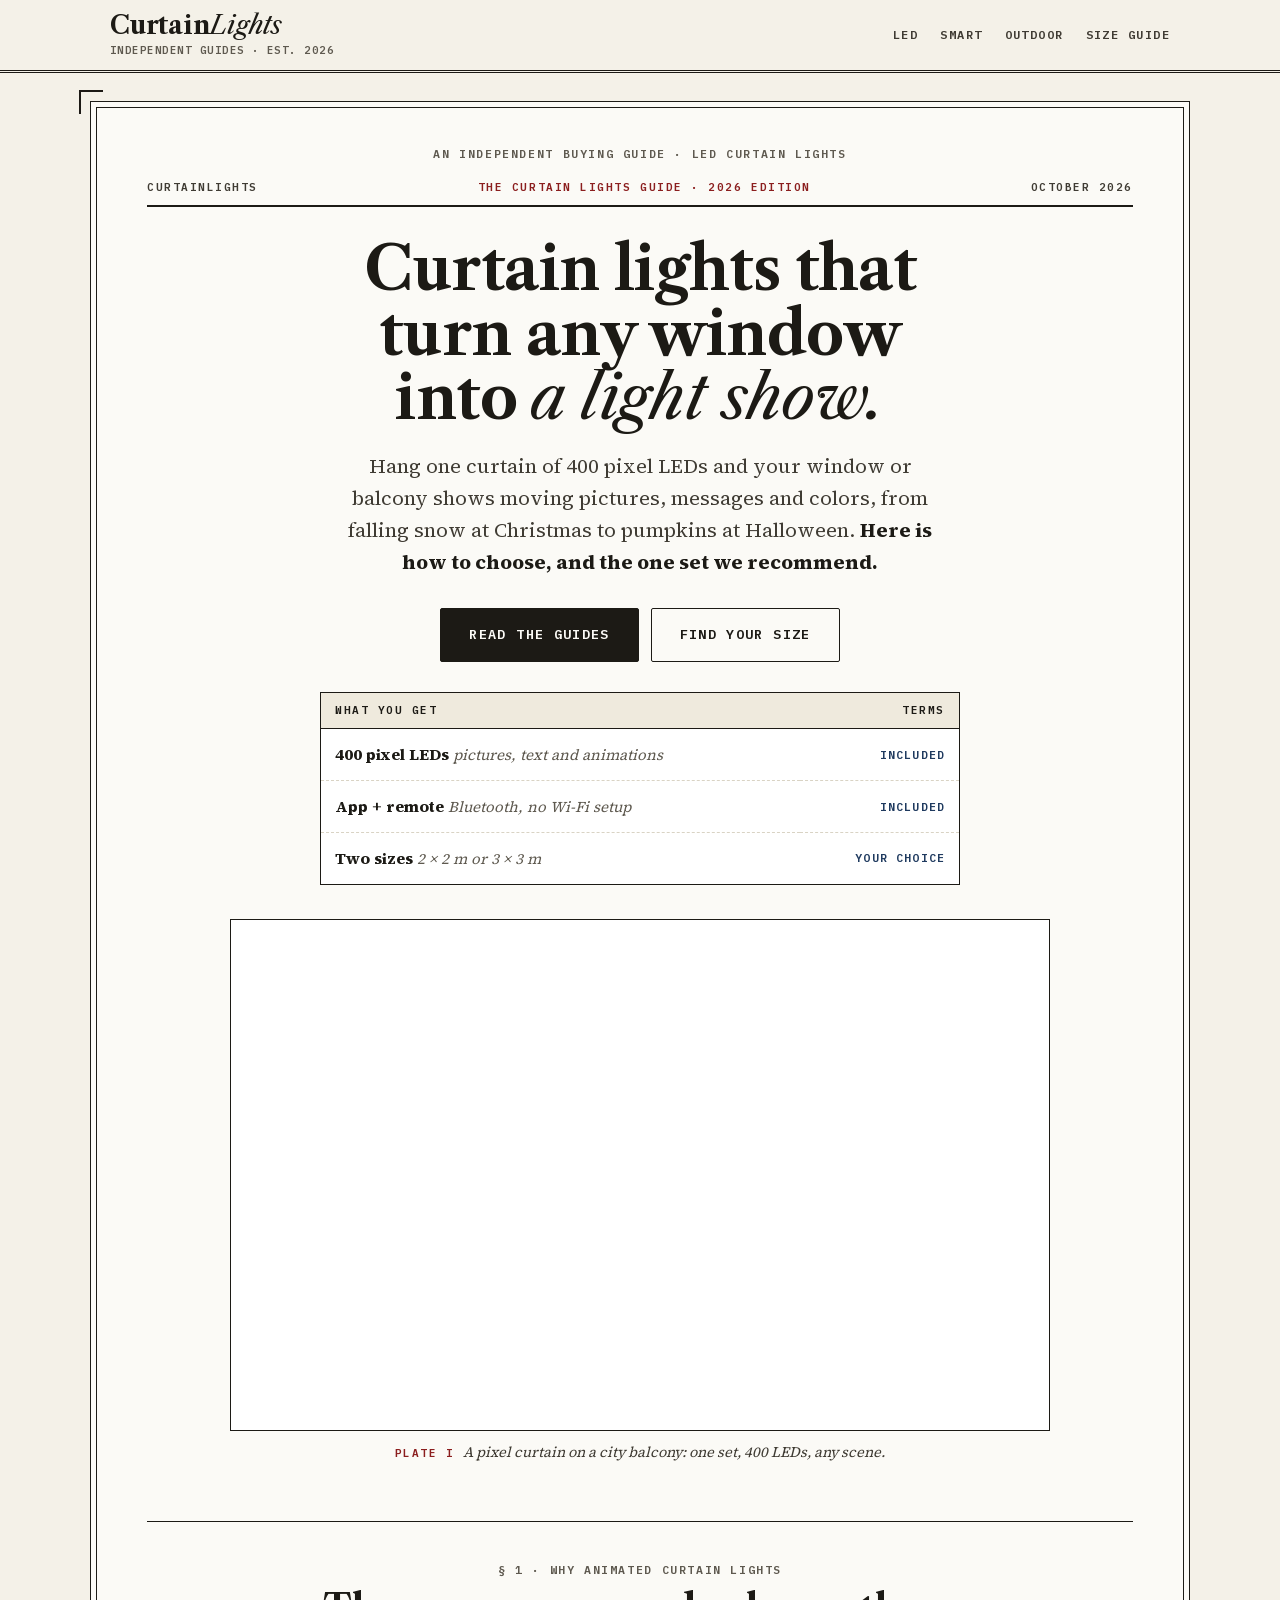
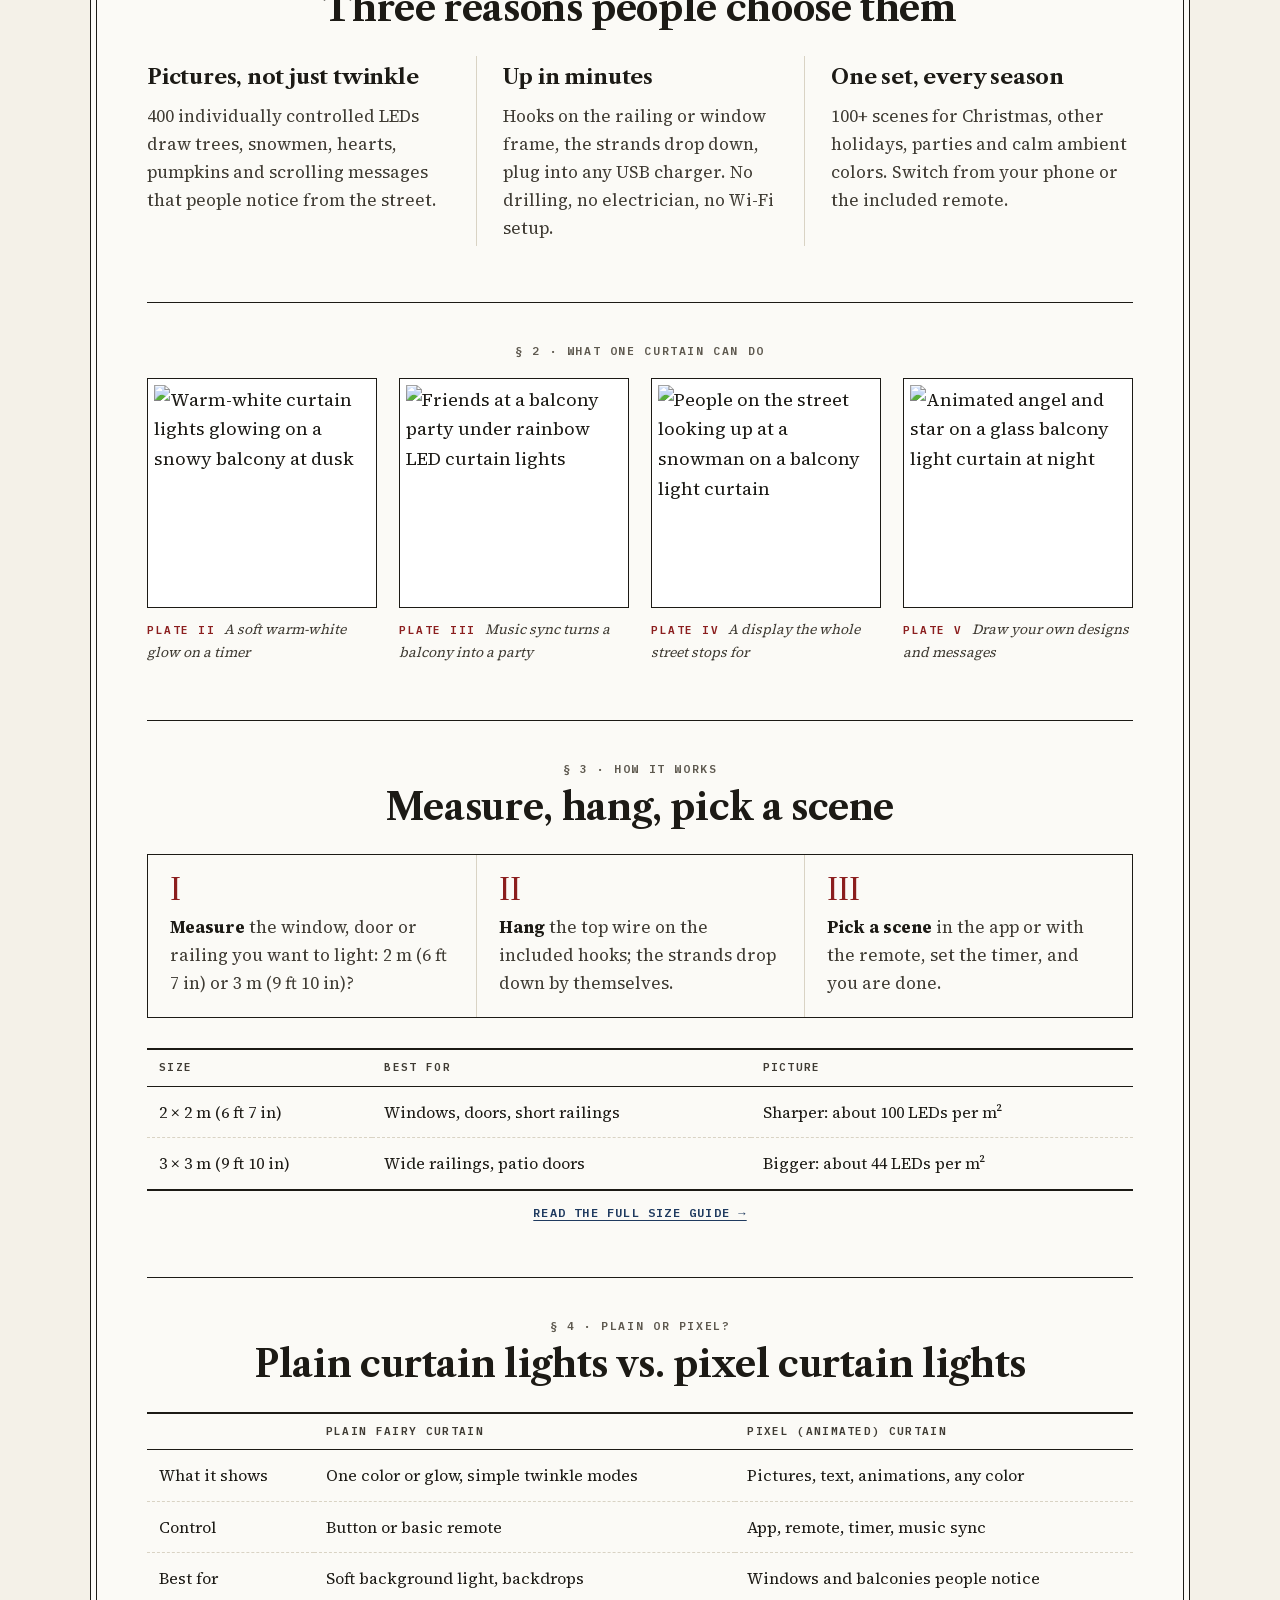
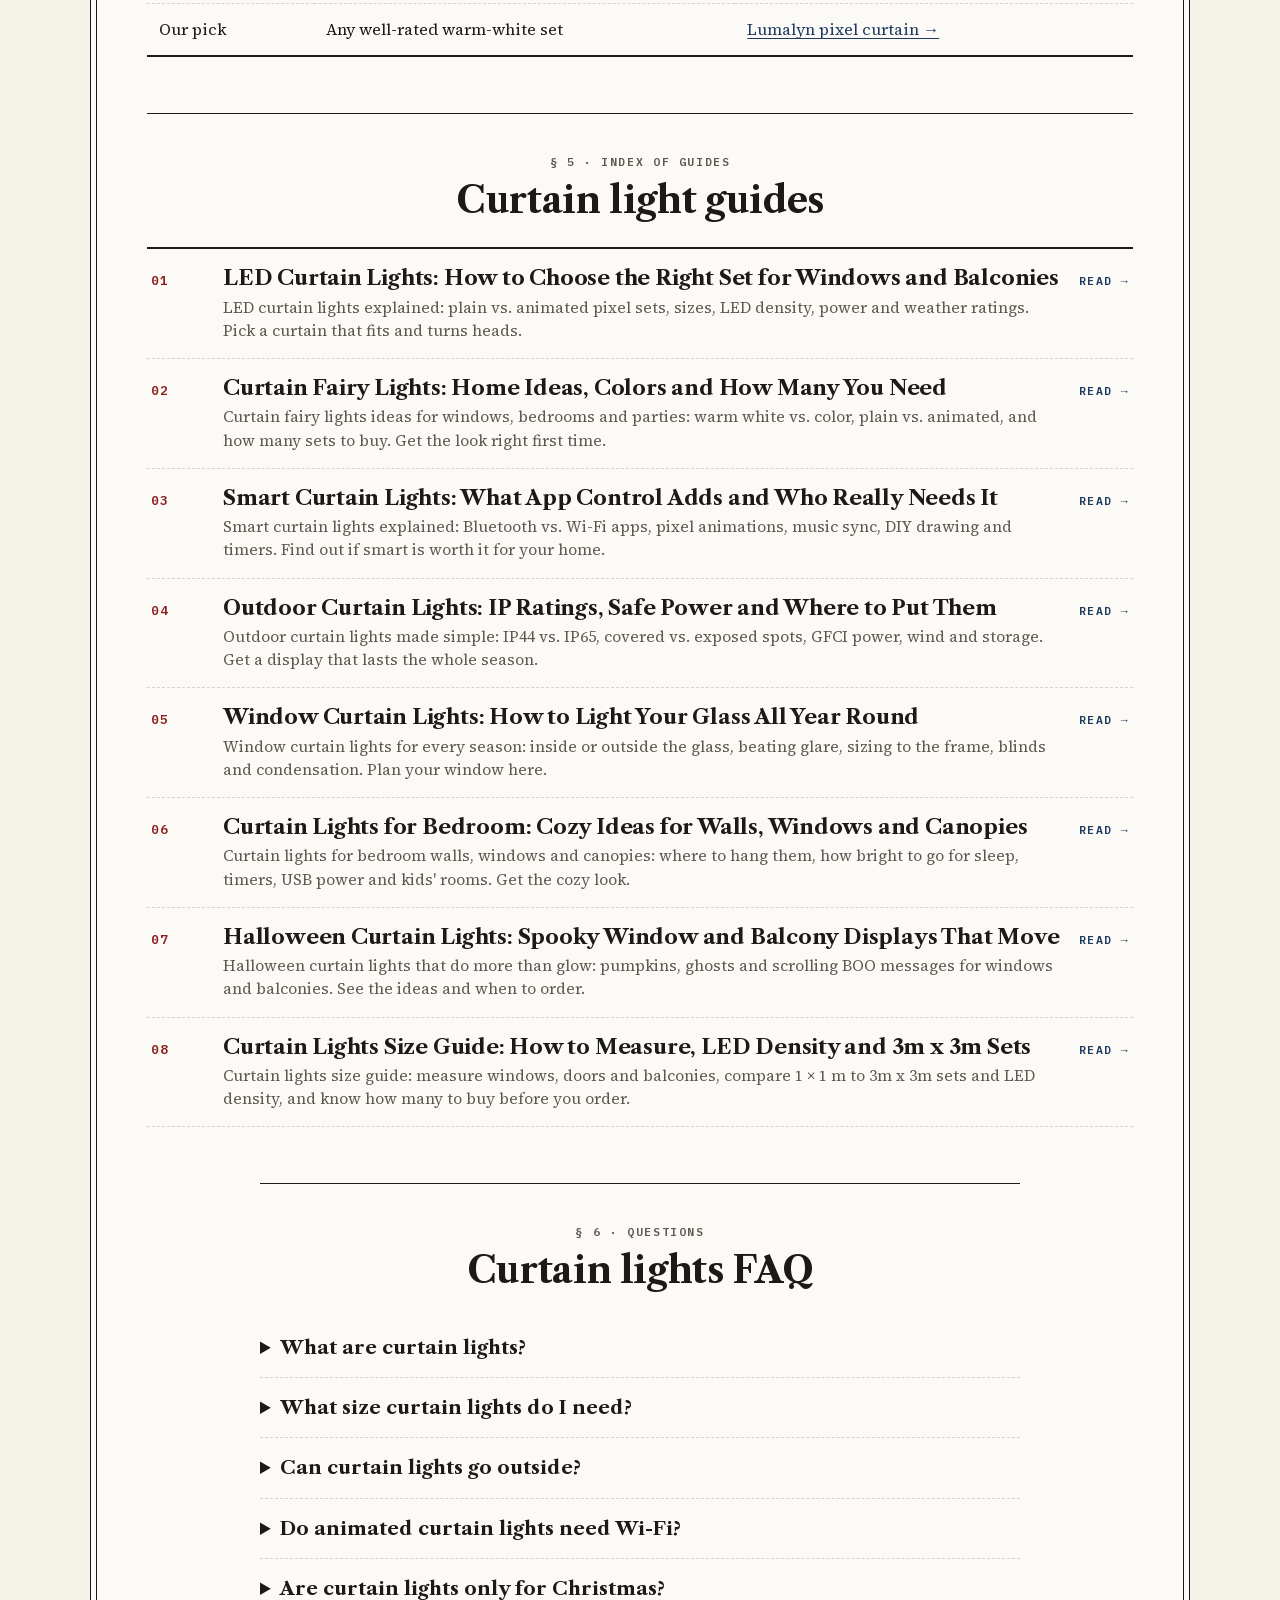
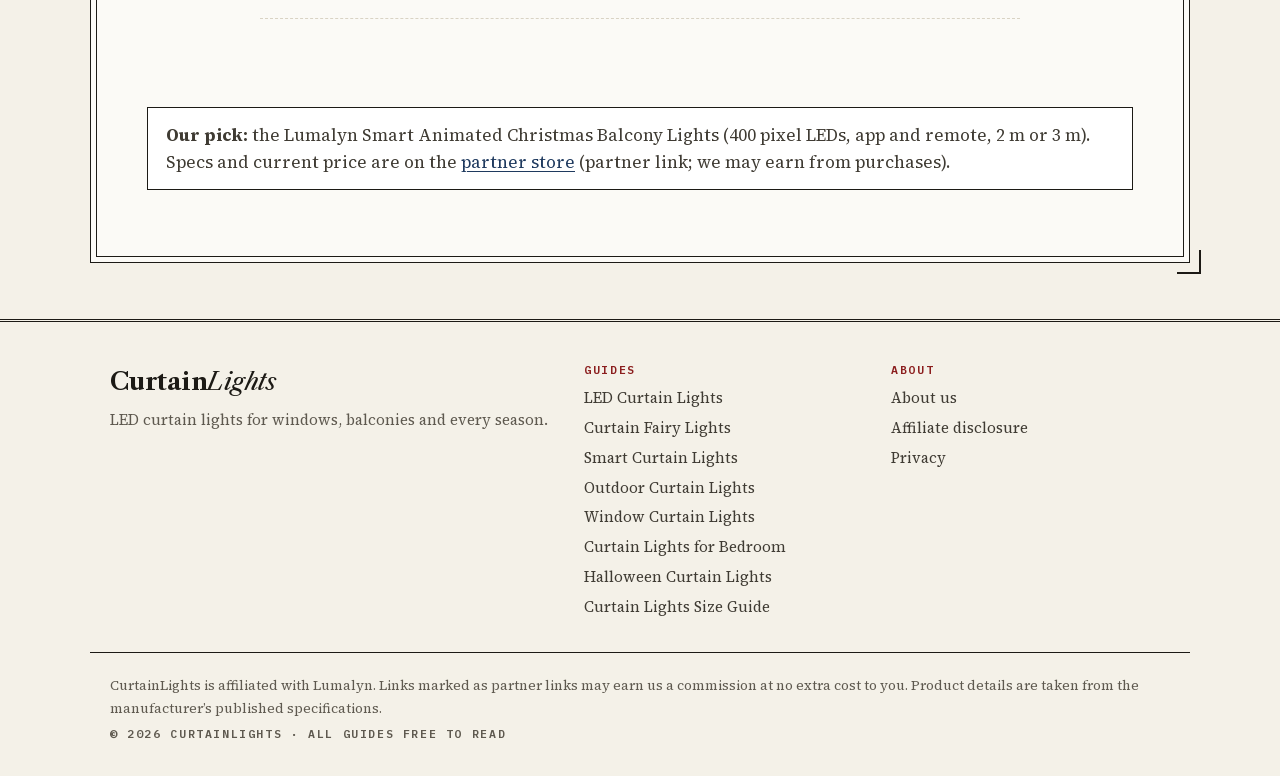
==== commit 6e4c6fb8: "Classic document-style design Co-Authored-By: Claude Opus 5.5 <noreply@anthropic.com>" ====
--- a/index.html
+++ b/index.html
@@ -1 +1 @@
-<!DOCTYPE html><html lang="en-US" class="_6R3VcG_variable -KQRRa_variable"><head><meta charSet="utf-8"/><meta name="viewport" content="width=device-width, initial-scale=1"/><link rel="preload" href="/_next/static/media/83afe278b6a6bb3c-s.p.2bn3s6zvc0dyp.woff2" as="font" crossorigin="" type="font/woff2"/><link rel="preload" href="/_next/static/media/a343f882a40d2cc9-s.p.1sj6eobyi31rd.woff2" as="font" crossorigin="" type="font/woff2"/><link rel="preload" as="image" imageSrcSet="https://lumalyn.store/cdn/shop/files/lumalyn-f1-designs.jpg?width=480 480w, https://lumalyn.store/cdn/shop/files/lumalyn-f1-designs.jpg?width=720 720w, https://lumalyn.store/cdn/shop/files/lumalyn-f1-designs.jpg?width=900 900w" imageSizes="(max-width: 900px) calc(100vw - 40px), 540px" fetchPriority="high"/><link rel="stylesheet" href="/_next/static/chunks/2o0c0v9uu3fha.css" data-precedence="next"/><link rel="preload" as="script" fetchPriority="low" href="/_next/static/chunks/1x6obpmlu1_c2.js"/><script src="/_next/static/chunks/2r4s4h5xul1n-.js" async=""></script><script src="/_next/static/chunks/2khxl0v1q4i6n.js" async=""></script><script src="/_next/static/chunks/1kb4dcqdypxx7.js" async=""></script><script src="/_next/static/chunks/turbopack-3-ry682tkyiqk.js" async=""></script><script src="/_next/static/chunks/27gjg8e11zukd.js" async=""></script><meta name="theme-color" content="#16130f"/><meta name="color-scheme" content="light"/><title>Curtain Lights: LED, Smart &amp; Animated Picks (2026)</title><meta name="description" content="Curtain lights that turn a window or balcony into a light show: how to pick LED, smart and animated curtain lights, the right size, and the set we recommend."/><meta name="robots" content="index, follow, max-image-preview:large, max-snippet:-1"/><link rel="canonical" href="https://curtainlights.pages.dev"/><meta property="og:title" content="Curtain Lights: LED, Smart &amp; Animated Picks (2026)"/><meta property="og:description" content="Curtain lights that turn a window or balcony into a light show: how to pick LED, smart and animated curtain lights, the right size, and the set we recommend."/><meta property="og:site_name" content="CurtainLights"/><meta property="og:locale" content="en_US"/><meta property="og:image" content="https://curtainlights.pages.dev/images/og.jpg"/><meta property="og:image:width" content="1200"/><meta property="og:image:height" content="630"/><meta property="og:type" content="website"/><meta name="twitter:card" content="summary_large_image"/><meta name="twitter:title" content="Curtain Lights: LED, Smart &amp; Animated Picks (2026)"/><meta name="twitter:description" content="Curtain lights that turn a window or balcony into a light show: how to pick LED, smart and animated curtain lights, the right size, and the set we recommend."/><meta name="twitter:image" content="https://curtainlights.pages.dev/images/og.jpg"/><meta name="twitter:image:width" content="1200"/><meta name="twitter:image:height" content="630"/><link rel="icon" href="/icon.svg?icon.2on7mg89f6ru9.svg" sizes="any" type="image/svg+xml"/><meta name="next-size-adjust" content=""/><script src="/_next/static/chunks/0cz1d0mv5g_q7.js" noModule=""></script></head><body><div hidden=""><!--$--><!--/$--></div><script type="application/ld+json">{"@context":"https://schema.org","@graph":[{"@type":"Organization","@id":"https://curtainlights.pages.dev/#org","name":"CurtainLights","url":"https://curtainlights.pages.dev","logo":{"@type":"ImageObject","url":"https://curtainlights.pages.dev/images/logo.png","width":512,"height":512}},{"@type":"WebSite","@id":"https://curtainlights.pages.dev/#website","name":"CurtainLights","url":"https://curtainlights.pages.dev","publisher":{"@id":"https://curtainlights.pages.dev/#org"},"inLanguage":"en-US"}]}</script><a class="skip" href="#content">Skip to content</a><header class="site-header"><div class="wrap wide"><a class="brand" aria-label="CurtainLights home" href="/"><svg viewBox="0 0 64 64" width="30" height="30" aria-hidden="true"><defs><linearGradient id="cl-g" x1="0" y1="0" x2="1" y2="1"><stop offset="0" stop-color="#fcd34d"></stop><stop offset="1" stop-color="#f59e0b"></stop></linearGradient></defs><rect width="64" height="64" rx="16" fill="url(#cl-g)"></rect><path d="M14 15h36" stroke="#1c1917" stroke-width="4" stroke-linecap="round"></path><g fill="#1c1917"><circle cx="20" cy="24" r="3.2"></circle><circle cx="20" cy="33" r="3.2"></circle><circle cx="20" cy="42" r="3.2"></circle></g><g fill="#1c1917"><circle cx="32" cy="24" r="3.2"></circle><circle cx="32" cy="33" r="3.2"></circle><circle cx="32" cy="42" r="3.2"></circle><circle cx="32" cy="51" r="3.2"></circle></g><g fill="#1c1917"><circle cx="44" cy="24" r="3.2"></circle><circle cx="44" cy="33" r="3.2"></circle><circle cx="44" cy="42" r="3.2"></circle></g></svg><span>Curtain<b>Lights</b></span></a><nav aria-label="Main"><a href="/led-curtain-lights/">LED</a><a href="/smart-curtain-lights/">Smart</a><a href="/outdoor-curtain-lights/">Outdoor</a><a href="/curtain-lights-size-guide/">Size guide</a></nav></div></header><div id="content"><main><script type="application/ld+json">{"@context":"https://schema.org","@type":"FAQPage","mainEntity":[{"@type":"Question","name":"What are curtain lights?","acceptedAnswer":{"@type":"Answer","text":"Curtain lights are a top wire with many thin strands of LEDs hanging down, so one set covers a whole window, wall or balcony railing with light. Plain sets glow or twinkle; pixel (animated) sets control every LED and can show pictures and text."}},{"@type":"Question","name":"What size curtain lights do I need?","acceptedAnswer":{"@type":"Answer","text":"Measure the width you want to cover and pick the closest size without going over. Lumalyn’s pixel curtain comes in 2 × 2 m (6 ft 7 in) for windows and short railings, and 3 × 3 m (9 ft 10 in) for wide railings and patio doors."}},{"@type":"Question","name":"Can curtain lights go outside?","acceptedAnswer":{"@type":"Answer","text":"Only if they are rated for it. IP44 sets suit covered balconies, porches and windows; spots that take direct rain need IP65 or higher. Keep plugs and adapters dry."}},{"@type":"Question","name":"Do animated curtain lights need Wi-Fi?","acceptedAnswer":{"@type":"Answer","text":"Not always. The Lumalyn curtain uses a Bluetooth app plus a remote, so there is no Wi-Fi or router setup; you control it from nearby."}},{"@type":"Question","name":"Are curtain lights only for Christmas?","acceptedAnswer":{"@type":"Answer","text":"No. Warm-white curtains work all year in bedrooms and windows, and pixel curtains switch between Christmas scenes, other holiday themes, party colors and calm ambient light."}}]}</script><section class="hero"><div class="wrap wide hero-grid"><div><p class="eyebrow">Animated LED curtain lights</p><h1>Curtain Lights That Turn Any Window Into a Light Show</h1><p class="lede">Hang one curtain of 400 pixel LEDs and your window or balcony shows moving pictures, messages and colors, from falling snow at Christmas to pumpkins at Halloween. Here is how to choose, and the set we recommend.</p><div class="hero-ctas"><a class="btn btn-lg" href="#guides">Read the guides</a><a class="btn btn-ghost btn-lg" href="/curtain-lights-size-guide/">Find your size</a></div></div><figure class="hero-media"><img src="https://lumalyn.store/cdn/shop/files/lumalyn-f1-designs.jpg?width=900" srcSet="https://lumalyn.store/cdn/shop/files/lumalyn-f1-designs.jpg?width=480 480w, https://lumalyn.store/cdn/shop/files/lumalyn-f1-designs.jpg?width=720 720w, https://lumalyn.store/cdn/shop/files/lumalyn-f1-designs.jpg?width=900 900w" sizes="(max-width: 900px) calc(100vw - 40px), 540px" alt="LED curtain lights showing an animated Christmas tree and snowflakes on a city balcony at night" width="900" height="900" fetchPriority="high"/></figure></div></section><section class="wrap wide band"><h2 class="section-h">Why animated curtain lights?</h2><div class="cards3"><div class="feature"><span class="f-ico">✦</span><h3>Pictures, not just twinkle</h3><p>400 individually controlled LEDs draw trees, snowmen, hearts, pumpkins and scrolling messages that people notice from the street.</p></div><div class="feature"><span class="f-ico">⚡</span><h3>Up in minutes</h3><p>Hooks on the railing or window frame, the strands drop down, plug into any USB charger. No drilling, no electrician, no Wi-Fi setup.</p></div><div class="feature"><span class="f-ico">↻</span><h3>One set, every season</h3><p>100+ scenes for Christmas, other holidays, parties and calm ambient colors. Switch from your phone or the included remote.</p></div></div></section><section class="wrap wide band"><h2 class="section-h">What one curtain can do</h2><div class="gallery"><figure><img src="https://lumalyn.store/cdn/shop/files/lumalyn-f4-timer.jpg?width=600&amp;height=600&amp;crop=center" alt="Warm-white curtain lights glowing on a snowy balcony at dusk" width="600" height="600" loading="lazy"/><figcaption>A soft warm-white glow on a timer</figcaption></figure><figure><img src="https://lumalyn.store/cdn/shop/files/lumalyn-f3-music.jpg?width=600&amp;height=600&amp;crop=center" alt="Friends at a balcony party under rainbow LED curtain lights" width="600" height="600" loading="lazy"/><figcaption>Music sync turns a balcony into a party</figcaption></figure><figure><img src="https://lumalyn.store/cdn/shop/files/lumalyn-s3-show.jpg?width=600&amp;height=600&amp;crop=center" alt="People on the street looking up at a snowman on a balcony light curtain" width="600" height="600" loading="lazy"/><figcaption>A display the whole street stops for</figcaption></figure><figure><img src="https://lumalyn.store/cdn/shop/files/lumalyn-christian-f1-designs.jpg?width=600&amp;height=600&amp;crop=center" alt="Animated angel and star on a glass balcony light curtain at night" width="600" height="600" loading="lazy"/><figcaption>Draw your own designs and messages</figcaption></figure></div></section><section class="wrap wide band"><h2 class="section-h">How it works</h2><ol class="steps"><li><strong>Measure</strong> the window, door or railing you want to light. 2 m (6 ft 7 in) or 3 m (9 ft 10 in)?</li><li><strong>Hang</strong> the top wire on the included hooks; the strands drop down by themselves.</li><li><strong>Pick a scene</strong> in the app or with the remote, set the timer, and you are done.</li></ol><div class="size-table"><table><thead><tr><th>Size</th><th>Best for</th><th>Picture</th></tr></thead><tbody><tr><td>2 × 2 m (6 ft 7 in)</td><td>Windows, doors, short railings</td><td>Sharper: about 100 LEDs per m²</td></tr><tr><td>3 × 3 m (9 ft 10 in)</td><td>Wide railings, patio doors</td><td>Bigger: about 44 LEDs per m²</td></tr></tbody></table><p><a href="/curtain-lights-size-guide/">Read the full size guide →</a></p></div></section><section class="wrap wide band"><h2 class="section-h">Plain curtain lights vs. pixel curtain lights</h2><div class="table-wrap"><table><thead><tr><th></th><th>Plain fairy curtain</th><th>Pixel (animated) curtain</th></tr></thead><tbody><tr><td>What it shows</td><td>One color or glow, simple twinkle modes</td><td>Pictures, text, animations, any color</td></tr><tr><td>Control</td><td>Button or basic remote</td><td>App, remote, timer, music sync</td></tr><tr><td>Best for</td><td>Soft background light, backdrops</td><td>Windows and balconies people notice</td></tr><tr><td>Our pick</td><td>Any well-rated warm-white set</td><td><a href="https://lumalyn.store/" rel="sponsored noopener">Lumalyn pixel curtain →</a></td></tr></tbody></table></div></section><section class="wrap wide band" aria-labelledby="guides"><h2 id="guides" class="section-h">Curtain light guides</h2><div class="guide-grid"><a class="guide-card" href="/led-curtain-lights/"><img src="https://lumalyn.store/cdn/shop/files/lumalyn-f1-designs.jpg?width=600&amp;height=375&amp;crop=center" alt="" width="600" height="375" loading="lazy"/><span class="gc-title">LED Curtain Lights: How to Choose the Right Set for Windows and Balconies</span><span class="gc-desc">LED curtain lights explained: plain vs. animated pixel sets, sizes, LED density, power and weather ratings. Pick a curtain that fits and turns heads.</span></a><a class="guide-card" href="/curtain-fairy-lights/"><img src="https://lumalyn.store/cdn/shop/files/lumalyn-f2-sofa.jpg?width=600&amp;height=375&amp;crop=center" alt="" width="600" height="375" loading="lazy"/><span class="gc-title">Curtain Fairy Lights: Home Ideas, Colors and How Many You Need</span><span class="gc-desc">Curtain fairy lights ideas for windows, bedrooms and parties: warm white vs. color, plain vs. animated, and how many sets to buy. Get the look right first time.</span></a><a class="guide-card" href="/smart-curtain-lights/"><img src="https://lumalyn.store/cdn/shop/files/lumalyn-christian-f1-designs.jpg?width=600&amp;height=375&amp;crop=center" alt="" width="600" height="375" loading="lazy"/><span class="gc-title">Smart Curtain Lights: What App Control Adds and Who Really Needs It</span><span class="gc-desc">Smart curtain lights explained: Bluetooth vs. Wi-Fi apps, pixel animations, music sync, DIY drawing and timers. Find out if smart is worth it for your home.</span></a><a class="guide-card" href="/outdoor-curtain-lights/"><img src="https://lumalyn.store/cdn/shop/files/lumalyn-f4-timer.jpg?width=600&amp;height=375&amp;crop=center" alt="" width="600" height="375" loading="lazy"/><span class="gc-title">Outdoor Curtain Lights: IP Ratings, Safe Power and Where to Put Them</span><span class="gc-desc">Outdoor curtain lights made simple: IP44 vs. IP65, covered vs. exposed spots, GFCI power, wind and storage. Get a display that lasts the whole season.</span></a><a class="guide-card" href="/window-curtain-lights/"><img src="https://lumalyn.store/cdn/shop/files/lumalyn-s3-show.jpg?width=600&amp;height=375&amp;crop=center" alt="" width="600" height="375" loading="lazy"/><span class="gc-title">Window Curtain Lights: How to Light Your Glass All Year Round</span><span class="gc-desc">Window curtain lights for every season: inside or outside the glass, beating glare, sizing to the frame, blinds and condensation. Plan your window here.</span></a><a class="guide-card" href="/curtain-lights-for-bedroom/"><img src="https://lumalyn.store/cdn/shop/files/lumalyn-s2-app.jpg?width=600&amp;height=375&amp;crop=center" alt="" width="600" height="375" loading="lazy"/><span class="gc-title">Curtain Lights for Bedroom: Cozy Ideas for Walls, Windows and Canopies</span><span class="gc-desc">Curtain lights for bedroom walls, windows and canopies: where to hang them, how bright to go for sleep, timers, USB power and kids&#x27; rooms. Get the cozy look.</span></a><a class="guide-card" href="/halloween-curtain-lights/"><img src="https://lumalyn.store/cdn/shop/files/lumalyn-f3-music.jpg?width=600&amp;height=375&amp;crop=center" alt="" width="600" height="375" loading="lazy"/><span class="gc-title">Halloween Curtain Lights: Spooky Window and Balcony Displays That Move</span><span class="gc-desc">Halloween curtain lights that do more than glow: pumpkins, ghosts and scrolling BOO messages for windows and balconies. See the ideas and when to order.</span></a><a class="guide-card" href="/curtain-lights-size-guide/"><img src="https://lumalyn.store/cdn/shop/files/lumalyn-s1-hang.jpg?width=600&amp;height=375&amp;crop=center" alt="" width="600" height="375" loading="lazy"/><span class="gc-title">Curtain Lights Size Guide: How to Measure, LED Density and 3m x 3m Sets</span><span class="gc-desc">Curtain lights size guide: measure windows, doors and balconies, compare 1 × 1 m to 3m x 3m sets and LED density, and know how many to buy before you order.</span></a></div></section><section class="wrap band faq-home" aria-labelledby="faq"><h2 id="faq" class="section-h">Curtain lights FAQ</h2><details><summary>What are curtain lights?</summary><p>Curtain lights are a top wire with many thin strands of LEDs hanging down, so one set covers a whole window, wall or balcony railing with light. Plain sets glow or twinkle; pixel (animated) sets control every LED and can show pictures and text.</p></details><details><summary>What size curtain lights do I need?</summary><p>Measure the width you want to cover and pick the closest size without going over. Lumalyn’s pixel curtain comes in 2 × 2 m (6 ft 7 in) for windows and short railings, and 3 × 3 m (9 ft 10 in) for wide railings and patio doors.</p></details><details><summary>Can curtain lights go outside?</summary><p>Only if they are rated for it. IP44 sets suit covered balconies, porches and windows; spots that take direct rain need IP65 or higher. Keep plugs and adapters dry.</p></details><details><summary>Do animated curtain lights need Wi-Fi?</summary><p>Not always. The Lumalyn curtain uses a Bluetooth app plus a remote, so there is no Wi-Fi or router setup; you control it from nearby.</p></details><details><summary>Are curtain lights only for Christmas?</summary><p>No. Warm-white curtains work all year in bedrooms and windows, and pixel curtains switch between Christmas scenes, other holiday themes, party colors and calm ambient light.</p></details></section><section class="wrap wide band last"><p class="pick-note"><strong>Our pick:</strong> the <!-- -->Lumalyn Smart Animated Christmas Balcony Lights<!-- --> (400 pixel LEDs, app and remote, 2 m or 3 m). Specs and current price are on the<!-- --> <a href="https://lumalyn.store/" rel="sponsored noopener">partner store</a> (partner link; we may earn from purchases).</p></section></main><!--$--><!--/$--></div><footer class="site-footer"><div class="wrap wide foot-grid"><div><p class="foot-brand"><svg viewBox="0 0 64 64" width="26" height="26" aria-hidden="true"><defs><linearGradient id="cl-g" x1="0" y1="0" x2="1" y2="1"><stop offset="0" stop-color="#fcd34d"></stop><stop offset="1" stop-color="#f59e0b"></stop></linearGradient></defs><rect width="64" height="64" rx="16" fill="url(#cl-g)"></rect><path d="M14 15h36" stroke="#1c1917" stroke-width="4" stroke-linecap="round"></path><g fill="#1c1917"><circle cx="20" cy="24" r="3.2"></circle><circle cx="20" cy="33" r="3.2"></circle><circle cx="20" cy="42" r="3.2"></circle></g><g fill="#1c1917"><circle cx="32" cy="24" r="3.2"></circle><circle cx="32" cy="33" r="3.2"></circle><circle cx="32" cy="42" r="3.2"></circle><circle cx="32" cy="51" r="3.2"></circle></g><g fill="#1c1917"><circle cx="44" cy="24" r="3.2"></circle><circle cx="44" cy="33" r="3.2"></circle><circle cx="44" cy="42" r="3.2"></circle></g></svg><span>Curtain<b>Lights</b></span></p><p>LED curtain lights for windows, balconies and every season<!-- -->.</p></div><div><p class="foot-h">Guides</p><a href="/led-curtain-lights/">LED Curtain Lights</a><a href="/curtain-fairy-lights/">Curtain Fairy Lights</a><a href="/smart-curtain-lights/">Smart Curtain Lights</a><a href="/outdoor-curtain-lights/">Outdoor Curtain Lights</a><a href="/window-curtain-lights/">Window Curtain Lights</a><a href="/curtain-lights-for-bedroom/">Curtain Lights for Bedroom</a><a href="/halloween-curtain-lights/">Halloween Curtain Lights</a><a href="/curtain-lights-size-guide/">Curtain Lights Size Guide</a></div><div><p class="foot-h">About</p><a href="/about/">About us</a><a href="/disclosure/">Affiliate disclosure</a><a href="/privacy/">Privacy</a></div></div><div class="wrap wide fine"><p>CurtainLights is affiliated with Lumalyn. Links marked as partner links may earn us a commission at no extra cost to you. Product details are taken from the manufacturer’s published specifications.</p><p>© <!-- -->2026<!-- --> <!-- -->CurtainLights</p></div></footer><script id="_R_">(globalThis["TURBOPACK"] || (globalThis["TURBOPACK"] = [])).push({"otherChunks":["static/chunks/1x6obpmlu1_c2.js","static/chunks/2r4s4h5xul1n-.js","static/chunks/2khxl0v1q4i6n.js","static/chunks/1kb4dcqdypxx7.js"],"runtimeModuleIds":[94553]});</script><script src="/_next/static/chunks/1x6obpmlu1_c2.js" async=""></script><script>(self.__next_f=self.__next_f||[]).push([0])</script><script>self.__next_f.push([1,"1:\"$Sreact.fragment\"\n2:\"/_next/static/chunks/27gjg8e11zukd.js\"\n3:I[22016,[\"$2\"],\"\"]\n4:I[39756,[\"$2\"],\"default\"]\n5:I[37457,[\"$2\"],\"default\"]\n11:I[68027,[\"$2\"],\"default\",1]\n:HL[\"/_next/static/chunks/2o0c0v9uu3fha.css\",\"style\"]\n:HL[\"/_next/static/media/83afe278b6a6bb3c-s.p.2bn3s6zvc0dyp.woff2\",\"font\",{\"crossOrigin\":\"\",\"type\":\"font/woff2\"}]\n:HL[\"/_next/static/media/a343f882a40d2cc9-s.p.1sj6eobyi31rd.woff2\",\"font\",{\"crossOrigin\":\"\",\"type\":\"font/woff2\"}]\ne:[[\"children\",{\"s\":\"__PAGE__\",\"h\":512,\"d\":{\"r\":\"$Lf\",\"p\":false,\"v\":null}}]]\n0:{\"P\":null,\"c\":[\"\",\"\"],\"q\":\"\",\"i\":false,\"t\":{\"t\":{\"s\":\"\",\"h\":528,\"d\":{\"r\":[\"$\",\"$1\",\"c\",{\"children\":[[[\"$\",\"link\",\"0\",{\"rel\":\"stylesheet\",\"href\":\"/_next/static/chunks/2o0c0v9uu3fha.css\",\"precedence\":\"next\",\"crossOrigin\":\"$undefined\",\"nonce\":\"$undefined\"}],[\"$\",\"script\",\"script-0\",{\"src\":\"/_next/static/chunks/27gjg8e11zukd.js\",\"async\":true,\"nonce\":\"$undefined\"}]],[\"$\",\"html\",null,{\"lang\":\"en-US\",\"className\":\"_6R3VcG_variable -KQRRa_variable\",\"children\":[\"$\",\"body\",null,{\"children\":[[\"$\",\"script\",null,{\"type\":\"application/ld+json\",\"dangerouslySetInnerHTML\":{\"__html\":\"{\\\"@context\\\":\\\"https://schema.org\\\",\\\"@graph\\\":[{\\\"@type\\\":\\\"Organization\\\",\\\"@id\\\":\\\"https://curtainlights.pages.dev/#org\\\",\\\"name\\\":\\\"CurtainLights\\\",\\\"url\\\":\\\"https://curtainlights.pages.dev\\\",\\\"logo\\\":{\\\"@type\\\":\\\"ImageObject\\\",\\\"url\\\":\\\"https://curtainlights.pages.dev/images/logo.png\\\",\\\"width\\\":512,\\\"height\\\":512}},{\\\"@type\\\":\\\"WebSite\\\",\\\"@id\\\":\\\"https://curtainlights.pages.dev/#website\\\",\\\"name\\\":\\\"CurtainLights\\\",\\\"url\\\":\\\"https://curtainlights.pages.dev\\\",\\\"publisher\\\":{\\\"@id\\\":\\\"https://curtainlights.pages.dev/#org\\\"},\\\"inLanguage\\\":\\\"en-US\\\"}]}\"}}],[\"$\",\"a\",null,{\"className\":\"skip\",\"href\":\"#content\",\"children\":\"Skip to content\"}],[\"$\",\"header\",null,{\"className\":\"site-header\",\"children\":[\"$\",\"div\",null,{\"className\":\"wrap wide\",\"children\":[[\"$\",\"$L3\",null,{\"href\":\"/\",\"className\":\"brand\",\"aria-label\":\"CurtainLights home\",\"children\":[[\"$\",\"svg\",null,{\"viewBox\":\"0 0 64 64\",\"width\":30,\"height\":30,\"aria-hidden\":\"true\",\"children\":[[\"$\",\"defs\",null,{\"children\":[\"$\",\"linearGradient\",null,{\"id\":\"cl-g\",\"x1\":\"0\",\"y1\":\"0\",\"x2\":\"1\",\"y2\":\"1\",\"children\":[[\"$\",\"stop\",null,{\"offset\":\"0\",\"stopColor\":\"#fcd34d\"}],[\"$\",\"stop\",null,{\"offset\":\"1\",\"stopColor\":\"#f59e0b\"}]]}]}],[\"$\",\"rect\",null,{\"width\":\"64\",\"height\":\"64\",\"rx\":\"16\",\"fill\":\"url(#cl-g)\"}],[\"$\",\"path\",null,{\"d\":\"M14 15h36\",\"stroke\":\"#1c1917\",\"strokeWidth\":\"4\",\"strokeLinecap\":\"round\"}],[[\"$\",\"g\",\"20\",{\"fill\":\"#1c1917\",\"children\":[[\"$\",\"circle\",\"24\",{\"cx\":20,\"cy\":24,\"r\":\"3.2\"}],[\"$\",\"circle\",\"33\",{\"cx\":20,\"cy\":33,\"r\":\"3.2\"}],[\"$\",\"circle\",\"42\",{\"cx\":20,\"cy\":42,\"r\":\"3.2\"}]]}],[\"$\",\"g\",\"32\",{\"fill\":\"#1c1917\",\"children\":[[\"$\",\"circle\",\"24\",{\"cx\":32,\"cy\":24,\"r\":\"3.2\"}],[\"$\",\"circle\",\"33\",{\"cx\":32,\"cy\":33,\"r\":\"3.2\"}],[\"$\",\"circle\",\"42\",{\"cx\":32,\"cy\":42,\"r\":\"3.2\"}],[\"$\",\"circle\",\"51\",{\"cx\":32,\"cy\":51,\"r\":\"3.2\"}]]}],[\"$\",\"g\",\"44\",{\"fill\":\"#1c1917\",\"children\":[[\"$\",\"circle\",\"24\",{\"cx\":44,\"cy\":24,\"r\":\"3.2\"}],[\"$\",\"circle\",\"33\",{\"cx\":44,\"cy\":33,\"r\":\"3.2\"}],[\"$\",\"circle\",\"42\",{\"cx\":44,\"cy\":42,\"r\":\"3.2\"}]]}]]]}],[\"$\",\"span\",null,{\"children\":[\"Curtain\",[\"$\",\"b\",null,{\"children\":\"Lights\"}]]}]]}],[\"$\",\"nav\",null,{\"aria-label\":\"Main\",\"children\":[[\"$\",\"$L3\",null,{\"href\":\"/led-curtain-lights/\",\"children\":\"LED\"}],[\"$\",\"$L3\",null,{\"href\":\"/smart-curtain-lights/\",\"children\":\"Smart\"}],[\"$\",\"$L3\",null,{\"href\":\"/outdoor-curtain-lights/\",\"children\":\"Outdoor\"}],[\"$\",\"$L3\",null,{\"href\":\"/curtain-lights-size-guide/\",\"children\":\"Size guide\"}],false]}]]}]}],[\"$\",\"div\",null,{\"id\":\"content\",\"children\":[\"$\",\"$L4\",null,{\"parallelRouterKey\":\"children\",\"error\":\"$undefined\",\"errorStyles\":\"$undefined\",\"errorScripts\":\"$undefined\",\"template\":[\"$\",\"$L5\",null,{}],\"templateStyles\":\"$undefined\",\"templateScripts\":\"$undefined\",\"notFound\":[[\"$\",\"main\",null,{\"className\":\"wrap article\",\"children\":[[\"$\",\"h1\",null,{\"children\":\"Page not found\"}],[\"$\",\"p\",null,{\"children\":[\"That page does not exist. Try the \",[\"$\",\"$L3\",null,{\"href\":\"/\",\"children\":\"home page\"}],\" or the \",[\"$\",\"$L3\",null,{\"href\":\"/curtain-lights-size-guide/\",\"children\":\"size guide\"}],\".\"]}]]}],[]],\"forbidden\":\"$undefined\",\"unauthorized\":\"$undefined\"}]}],[\"$\",\"footer\",null,{\"className\":\"site-footer\",\"children\":[[\"$\",\"div\",null,{\"className\":\"wrap wide foot-grid\",\"children\":[[\"$\",\"div\",null,{\"children\":[[\"$\",\"p\",null,{\"className\":\"foot-brand\",\"children\":[[\"$\",\"svg\",null,{\"viewBox\":\"0 0 64 64\",\"width\":26,\"height\":26,\"aria-hidden\":\"true\",\"children\":[[\"$\",\"defs\",null,{\"children\":[\"$\",\"linearGradient\",null,{\"id\":\"cl-g\",\"x1\":\"0\",\"y1\":\"0\",\"x2\":\"1\",\"y2\":\"1\",\"children\":[[\"$\",\"stop\",null,{\"offset\":\"0\",\"stopColor\":\"#fcd34d\"}],[\"$\",\"stop\",null,{\"offset\":\"1\",\"stopColor\":\"#f59e0b\"}]]}]}],[\"$\",\"rect\",null,{\"width\":\"64\",\"height\":\"64\",\"rx\":\"16\",\"fill\":\"url(#cl-g)\"}],[\"$\",\"path\",null,{\"d\":\"M14 15h36\",\"stroke\":\"#1c1917\",\"strokeWidth\":\"4\",\"strokeLinecap\":\"round\"}],[[\"$\",\"g\",\"20\",{\"fill\":\"#1c1917\",\"children\":[[\"$\",\"circle\",\"24\",{\"cx\":20,\"cy\":24,\"r\":\"3.2\"}],[\"$\",\"circle\",\"33\",{\"cx\":20,\"cy\":33,\"r\":\"3.2\"}],[\"$\",\"circle\",\"42\",{\"cx\":20,\"cy\":42,\"r\":\"3.2\"}]]}],[\"$\",\"g\",\"32\",{\"fill\":\"#1c1917\",\"children\":[[\"$\",\"circle\",\"24\",{\"cx\":32,\"cy\":24,\"r\":\"3.2\"}],[\"$\",\"circle\",\"33\",{\"cx\":32,\"cy\":33,\"r\":\"3.2\"}],[\"$\",\"circle\",\"42\",{\"cx\":32,\"cy\":42,\"r\":\"3.2\"}],[\"$\",\"circle\",\"51\",{\"cx\":32,\"cy\":51,\"r\":\"3.2\"}]]}],[\"$\",\"g\",\"44\",{\"fill\":\"#1c1917\",\"children\":[[\"$\",\"circle\",\"24\",{\"cx\":44,\"cy\":24,\"r\":\"3.2\"}],[\"$\",\"circle\",\"33\",{\"cx\":44,\"cy\":33,\"r\":\"3.2\"}],[\"$\",\"circle\",\"42\",{\"cx\":44,\"cy\":42,\"r\":\"3.2\"}]]}]]]}],[\"$\",\"span\",null,{\"children\":[\"Curtain\",[\"$\",\"b\",null,{\"children\":\"Lights\"}]]}]]}],[\"$\",\"p\",null,{\"children\":[\"LED curtain lights for windows, balconies and every season\",\".\"]}]]}],[\"$\",\"div\",null,{\"children\":[[\"$\",\"p\",null,{\"className\":\"foot-h\",\"children\":\"Guides\"}],[[\"$\",\"$L3\",\"led-curtain-lights\",{\"href\":\"/led-curtain-lights/\",\"children\":\"LED Curtain Lights\"}],[\"$\",\"$L3\",\"curtain-fairy-lights\",{\"href\":\"/curtain-fairy-lights/\",\"children\":\"Curtain Fairy Lights\"}],\"$L6\",\"$L7\",\"$L8\",\"$L9\",\"$La\",\"$Lb\"]]}],\"$Lc\"]}],\"$Ld\"]}]]}]}]]}],\"p\":false,\"v\":null},\"c\":\"$Qe\"},\"h\":{\"r\":\"$L10\",\"p\":false,\"v\":null}},\"m\":\"$undefined\",\"G\":[\"$11\",[\"$L12\"]],\"S\":true,\"r\":\"$undefined\",\"s\":\"$undefined\",\"a\":\"$undefined\",\"l\":\"$undefined\",\"p\":\"$undefined\",\"d\":\"$undefined\",\"b\":\"MRNIz7RsT4TJrXpI2VkPB\"}\n1f:\"ViewportBoundary\"\n20:I[97367,[\"$2\"],\"$1f\"]\n22:\"MetadataBoundary\"\n23:I[97367,[\"$2\"],\"$22\"]\n24:\"$Sreact.suspense\"\n:HL[\"https://lumalyn.store/cdn/shop/files/lumalyn-f1-designs.jpg?width=900\",\"image\",{\"imageSrcSet\":\"https://lumalyn.store/cdn/shop/files/lumalyn-f1-designs.jpg?width=480 480w, https://lumalyn.store/cdn/shop/files/lumalyn-f1-designs.jpg?width=720 720w, https://lumalyn.store/cdn/shop/files/lumalyn-f1-designs.jpg?width=900 900w\",\"imageSizes\":\"(max-width: 900px) calc(100vw - 40px), 540px\",\"fetchPriority\":\"high\"}]\n6:[\"$\",\"$L3\",\"smart-curtain-lights\",{\"href\":\"/smart-curtain-lights/\",\"children\":\"Smart Curtain Lights\"}]\n7:[\"$\",\"$L3\",\"outdoor-curtain-lights\",{\"href\":\"/outdoor-curtain-lights/\",\"children\":\"Outdoor Curtain Lights\"}]\n8:[\"$\",\"$L3\",\"window-curtain-lights\",{\"href\":\"/window-curtain-lights/\",\"children\":\"Window Curtain Lights\"}]\n9:[\"$\",\"$L3\",\"curtain-lights-for-bedroom\",{\"href\":\"/curtain-lights-for-bedroom/\",\"children\":\"Curtain Lights for Bedroom\"}]\na:[\"$\",\"$L3\",\"halloween-curtain-lights\",{\"href\":\"/halloween-curtain-lights/\",\"children\":\"Halloween Curtain Lights\"}]\nb:[\"$\",\"$L3\",\"curtain-lights-size-guide\",{\"href\":\"/curtain-lights-size-guide/\",\"children\":\"Curtain Lights Size Guide\"}]\nc:[\"$\",\"div\",null,{\"children\":[[\"$\",\"p\",null,{\"className\":\"foot-h\",\"children\":\"About\"}],[\"$\",\"$L3\",null,{\"href\":\"/about/\",\"children\":\"About us\"}],[\"$\",\"$L3\",null,{\"href\":\"/disclosure/\",\"children\":\"Affiliate disclosure\"}],[\"$\",\"$L3\",null,{\"href\":\"/privacy/\",\"children\":\"Privacy\"}]]}]\nd:[\"$\",\"div\",null,{\"className\":\"wrap wide fine\",\"children\":[[\"$\",\"p\",null,{\"children\":\"CurtainLights is affiliated with Lumalyn. Links marked as partner links may earn us a commission at no extra cost to you. Product details are taken from the manufacturer’s published specifications.\"}],[\"$\",\"p\",null,{\"children\":[\"© \",2026,\" \",\"CurtainLights\"]}]]}]\n13:T617,{\"@context\":\"https://schema.org\",\"@type\":\"FAQPage\",\"mainEntity\":[{\"@type\":\"Question\",\"name\":\"What are curtain lights?\",\"acceptedAnswer\":{\"@type\":\"Answer\",\"text\":\"Curtain lights are a top wire with many thin strands of LEDs hanging down, so one set covers a whole window, wall or balcony railing with light. Plain sets glow or twinkle; pixel (animated) sets control every LED and can show pictures and text.\"}},{\"@type\":\"Question\",\"name\":\"What size curtain lights do I need?\",\"acceptedAnswer\":{\"@type\":\"Answer\",\"text\":\"Measure the width you want to cover and pick the closest size without going over. Lumalyn’s pixel curtain comes in 2 × 2 m (6 ft 7 in) for windows and short railings, and 3 × 3 m (9 ft 10 in) for wide railings and patio doors.\"}},{\"@type\":\"Question\",\"name\":\"Can curtain lights go outside?\",\"acceptedAnswer\":{\"@type\":\"Answer\",\"text\":\"Only if they are rated for it. IP44 sets suit covered balconies, porches and windows; spots that take direct rain need IP65 or higher. Keep plugs and adapters dry.\"}},{\"@type\":\"Question\",\"name\":\"Do animated curtain lights need Wi-Fi?\",\"acceptedAnswer\":{\"@type\":\"Answer\",\"text\":\"Not always. The Lumalyn curtain uses a Bluetooth app plus a remote, so there is no Wi-Fi or router setup; you control it from nearby.\"}},{\"@type\":\"Question\",\"name\":\"Are curtain lights only for Christmas?\",\"acceptedAnswer\":{\"@type\":\"Answer\",\"text\":\"No. Warm-white curtains work all year in bedrooms and windows, and pixel curtains switch between Christmas scenes, other holiday themes, party colors and calm ambient light.\"}}]}f:[\"$\",\"$1\",\"c\",{\"children\":[[\"$\",\"main\",null,{\"children\":[[\"$\",\"script\",null,{\"type\":\"application/ld+json\",\"dangerouslySetInnerHTML\":{\"__html\":\"$13\"}}],[\"$\",\"section\",null,{\"className\":\"hero\",\"children\":[\"$\",\"div\",null,{\"className\":\"wrap wide hero-grid\",\"children\":[[\"$\",\"div\",null,{\"children\":[[\"$\",\"p\",null,{\"className\":\"eyebrow\",\"children\":\"Animated LED curtain lights\"}],[\"$\",\"h1\",null,{\"children\":\"Curtain Lights That Turn Any Window Into a Light Show\"}],[\"$\",\"p\",null,{\"className\":\"lede\",\"children\":\"Hang one curtain of 400 pixel LEDs and your window or balcony shows moving pictures, messages and colors, from falling snow at Christmas to pumpkins at Halloween. Here is how to choose, and the set we recommend.\"}],[\"$\",\"div\",null,{\"className\":\"hero-ctas\",\"children\":[[\"$\",\"a\",null,{\"className\":\"btn btn-lg\",\"href\":\"#guides\",\"children\":\"Read the guides\"}],[\"$\",\"$L3\",null,{\"className\":\"btn btn-ghost btn-lg\",\"href\":\"/curtain-lights-size-guide/\",\"children\":\"Find your size\"}]]}]]}],[\"$\",\"figure\",null,{\"className\":\"hero-media\",\"children\":[\"$\",\"img\",null,{\"src\":\"https://lumalyn.store/cdn/shop/files/lumalyn-f1-designs.jpg?width=900\",\"srcSet\":\"https://lumalyn.store/cdn/shop/files/lumalyn-f1-designs.jpg?width=480 480w, https://lumalyn.store/cdn/shop/files/lumalyn-f1-designs.jpg?width=720 720w, https://lumalyn.store/cdn/shop/files/lumalyn-f1-designs.jpg?width=900 900w\",\"sizes\":\"(max-width: 900px) calc(100vw - 40px), 540px\",\"alt\":\"LED curtain lights showing an animated Christmas tree and snowflakes on a city balcony at night\",\"width\":900,\"height\":900,\"fetchPriority\":\"high\"}]}]]}]}],[\"$\",\"section\",null,{\"className\":\"wrap wide band\",\"children\":[[\"$\",\"h2\",null,{\"className\":\"section-h\",\"children\":\"Why animated curtain lights?\"}],[\"$\",\"div\",null,{\"className\":\"cards3\",\"children\":[[\"$\",\"div\",null,{\"className\":\"feature\",\"children\":[[\"$\",\"span\",null,{\"className\":\"f-ico\",\"children\":\"✦\"}],[\"$\",\"h3\",null,{\"children\":\"Pictures, not just twinkle\"}],[\"$\",\"p\",null,{\"children\":\"400 individually controlled LEDs draw trees, snowmen, hearts, pumpkins and scrolling messages that people notice from the street.\"}]]}],[\"$\",\"div\",null,{\"className\":\"feature\",\"children\":[\"$L14\",\"$L15\",\"$L16\"]}],\"$L17\"]}]]}],\"$L18\",\"$L19\",\"$L1a\",\"$L1b\",\"$L1c\",\"$L1d\"]}],null,\"$L1e\"]}]\n10:[\"$\",\"$1\",\"h\",{\"children\":[null,[\"$\",\"$L20\",null,{\"children\":\"$L21\"}],[\"$\",\"$L23\",null,{\"children\":[[\"$\",\"div\",null,{\"hidden\":true,\"children\":[\"$\",\"$24\",null,{\"name\":\"Next.Metadata\",\"children\":\"$L25\"}]}],null]}],[\"$\",\"meta\",null,{\"name\":\"next-size-adjust\",\"content\":\"\"}]]}]\n12:[\"$\",\"link\",\"0\",{\"rel\":\"stylesheet\",\"href\":\"/_next/static/chunks/2o0c0v9uu3fha.css\",\"precedence\":\"next\",\"crossOrigin\":\"$undefined\",\"nonce\":\"$undefined\"}]\n2a:I[97367,[\"$2\"],\"OutletBoundary\"]\n14:[\"$\",\"span\",null,{\"className\":\"f-ico\",\"children\":\"⚡\"}]\n15:[\"$\",\"h3\",null,{\"children\":\"Up in minutes\"}]\n16:[\"$\",\"p\",null,{\"children\":\"Hooks on the railing or window frame, the strands drop down, plug into any USB charger. No drilling, no electrician, no Wi-Fi setup.\"}]\n17:[\"$\",\"div\",null,{\"className\":\"feature\",\"children\":[[\"$\",\"span\",null,{\"className\":\"f-ico\",\"children\":\"↻\"}],[\"$\",\"h3\",null,{\"children\":\"One set, every season\"}],[\"$\",\"p\",null,{\"children\":\"100+ scenes for Christmas, other holidays, parties and calm ambient colors. Switch from your phone or the included remote.\"}]]}]\n18:[\"$\",\"section\",null,{\"className\":\"wrap wide band\",\"children\":[[\"$\",\"h2\",null,{\"className\":\"section-h\",\"children\":\"What one curtain can do\"}],[\"$\",\"div\",null,{\"className\":\"gallery\",\"children\":[[\"$\",\"figure\",\"lumalyn-f4-timer\",{\"children\":[[\"$\",\"img\",null,{\"src\":\"https://lumalyn.store/cdn/shop/files/lumalyn-f4-timer.jpg?width=600\u0026height=600\u0026crop=center\",\"alt\":\"Warm-white curtain lights glowing on a snowy balcony at dusk\",\"width\":600,\"height\":600,\"loading\":\"lazy\"}],[\"$\",\"figcaption\",null,{\"children\":\"A soft warm-white glow on a timer\"}]]}],[\"$\",\"figure\",\"lumalyn-f3-music\",{\"children\":[[\"$\",\"img\",null,{\"src\":\"https://lumalyn.store/cdn/shop/files/lumalyn-f3-music.jpg?width=600\u0026height=600\u0026crop=center\",\"alt\":\"Friends at a balcony party under rainbow LED curtain lights\",\"width\":600,\"height\":600,\"loading\":\"lazy\"}],[\"$\",\"figcaption\",null,{\"children\":\"Music sync turns a balcony into a party\"}]]}],[\"$\",\"figure\",\"lumalyn-s3-show\",{\"children\":[[\"$\",\"img\",null,{\"src\":\"https://lumalyn.store/cdn/shop/files/lumalyn-s3-show.jpg?width=600\u0026height=600\u0026crop=center\",\"alt\":\"People on the street looking up at a snowman on a balcony light curtain\",\"width\":600,\"height\":600,\"loading\":\"lazy\"}],[\"$\",\"figcaption\",null,{\"children\":\"A display the whole street stops for\"}]]}],[\"$\",\"figure\",\"lumalyn-christian-f1-designs\",{\"children\":[[\"$\",\"img\",null,{\"src\":\"https://lumalyn.store/cdn/shop/files/lumalyn-christian-f1-designs.jpg?width=600\u0026height=600\u0026crop=center\",\"alt\":\"Animated angel and star on a glass balcony light curtain at night\",\"width\":600,\"height\":600,\"loading\":\"lazy\"}],[\"$\",\"figcaption\",null,{\"children\":\"Draw your own designs and messages\"}]]}]]}]]}]\n19:[\"$\",\"section\",null,{\"className\":\"wrap wide band\",\"children\":[[\"$\",\"h2\",null,{\"className\":\"section-h\",\"children\":\"How it works\"}],[\"$\",\"ol\",null,{\"className\":\"steps\",\"children\":[[\"$\",\"li\",null,{\"children\":[[\"$\",\"strong\",null,{\"children\":\"Measure\"}],\" the window, door or railing you want to light. 2 m (6 ft 7 in) or 3 m (9 ft 10 in)?\"]}],[\"$\",\"li\",null,{\"children\":[[\"$\",\"strong\",null,{\"children\":\"Hang\"}],\" the top wire on the included hooks; the strands drop down by themselves.\"]}],[\"$\",\"li\",null,{\"children\":[[\"$\",\"strong\",null,{\"children\":\"Pick a scene\"}],\" in the app or with the remote, set the timer, and you are done.\"]}]]}],[\"$\",\"div\",null,{\"className\":\"size-table\",\"children\":[[\"$\",\"table\",null,{\"children\":[[\"$\",\"thead\",null,{\"children\":[\"$\",\"tr\",null,{\"children\":[[\"$\",\"th\",null,{\"children\":\"Size\"}],[\"$\",\"th\",null,{\"children\":\"Best for\"}],[\"$\",\"th\",null,{\"children\":\"Picture\"}]]}]}],[\"$\",\"tbody\",null,{\"children\":[[\"$\",\"tr\",null,{\"children\":[[\"$\",\"td\",null,{\"children\":\"2 × 2 m (6 ft 7 in)\"}],[\"$\",\"td\",null,{\"children\":\"Windows, doors, short railings\"}],[\"$\",\"td\",null,{\"children\":\"Sharper: about 100 LEDs per m²\"}]]}],[\"$\",\"tr\",null,{\"children\":[[\"$\",\"td\",null,{\"children\":\"3 × 3 m (9 ft 10 in)\"}],[\"$\",\"td\",null,{\"children\":\"Wide railings, patio doors\"}],[\"$\",\"td\",null,{\"children\":\"Bigger: about 44 LEDs per m²\"}]]}]]}]]}],[\"$\",\"p\",null,{\"children\":[\"$\",\"$L3\",null,{\"href\":\"/curtain-lights-size-guide/\",\"children\":\"Read the full size guide →\"}]}]]}]]}]\n1a:[\"$\",\"section\",null,{\"className\":\"wrap wide band\",\"children\":[[\"$\",\"h2\",null,{\"className\":\"section-h\",\"children\":\"Plain curtain lights vs. pixel curtain lights\"}],[\"$\",\"div\",null,{\"className\":\"table-wrap\",\"children\":[\"$\",\"table\",null,{\"children\":[[\"$\",\"thead\",null,{\"children\":[\"$\",\"tr\",null,{\"children\":[[\"$\",\"th\",null,{}],[\"$\",\"th\",null,{\"children\":\"Plain fairy curtain\"}],[\"$\",\"th\",null,{\"children\":\"Pixel (animated) curtain\"}]]}]}],[\"$\",\"tbody\",null,{\"children\":[[\"$\",\"tr\",null,{\"children\":[[\"$\",\"td\",null,{\"children\":\"What it shows\"}],[\"$\",\"td\",null,{\"children\":\"One color or glow, simple twinkle modes\"}],[\"$\",\"td\",null,{\"children\":\"Pictures, text, animations, any color\"}]]}],[\"$\",\"tr\",null,{\"children\":[[\"$\",\"td\",null,{\"children\":\"Control\"}],[\"$\",\"td\",null,{\"children\":\"Button or basic remote\"}],[\"$\",\"td\",null,{\"children\":\"App, remote, timer, music sync\"}]]}],[\"$\",\"tr\",null,{\"children\":[[\"$\",\"td\",null,{\"children\":\"Best for\"}],[\"$\",\"td\",null,{\"children\":\"Soft background light, backdrops\"}],[\"$\",\"td\",null,{\"children\":\"Windows and balconies people notice\"}]]}],[\"$\",\"tr\",null,{\"children\":[[\"$\",\"td\",null,{\"children\":\"Our pick\"}],[\"$\",\"td\",null,{\"children\":\"Any well-rated warm-white set\"}],[\"$\",\"td\",null,{\"children\":[\"$\",\"a\",null,{\"href\":\"https://lumalyn.store/\",\"rel\":\"sponsored noopener\",\"children\":\"Lumalyn pixel curtain →\"}]}]]}]]}]]}]}]]}]\n1b:[\"$\",\"section\",null,{\"className\":\"wrap wide band\",\"aria-labelledby\":\"guides\",\"children\":[[\"$\",\"h2\",null,{\"id\":\"guides\",\"className\":\"section-h\",\"children\":\"Curtain light guides\"}],[\"$\",\"div\",null,{\"className\":\"guide-grid\",\"children\":[[\"$\",\"$L3\",\"led-curtain-lights\",{\"href\":\"/led-curtain-lights/\",\"className\":\"guide-card\",\"children\":[[\"$\",\"img\",null,{\"src\":\"https://lumalyn.store/cdn/shop/files/lumalyn-f1-designs.jpg?width=600\u0026height=375\u0026crop=center\",\"alt\":\"\",\"width\":600,\"height\":375,\"loading\":\"lazy\"}],[\"$\",\"span\",null,{\"className\":\"gc-title\",\"children\":\"LED Curtain Lights: How to Choose the Right Set for Windows and Balconies\"}],[\"$\",\"span\",null,{\"className\":\"gc-desc\",\"children\":\"LED curtain lights explained: plain vs. animated pixel sets, sizes, LED density, power and weather ratings. Pick a curtain that fits and turns heads.\"}]]}],[\"$\",\"$L3\",\"curtain-fairy-lights\",{\"href\":\"/curtain-fairy-lights/\",\"className\":\"guide-card\",\"children\":[[\"$\",\"img\",null,{\"src\":\"https://lumalyn.store/cdn/shop/files/lumalyn-f2-sofa.jpg?width=600\u0026height=375\u0026crop=center\",\"alt\":\"\",\"width\":600,\"height\":375,\"loading\":\"lazy\"}],[\"$\",\"span\",null,{\"className\":\"gc-title\",\"children\":\"Curtain Fairy Lights: Home Ideas, Colors and How Many You Need\"}],[\"$\",\"span\",null,{\"className\":\"gc-desc\",\"children\":\"Curtain fairy lights ideas for windows, bedrooms and parties: warm white vs. color, plain vs. animated, and how many sets to buy. Get the look right first time.\"}]]}],[\"$\",\"$L3\",\"smart-curtain-lights\",{\"href\":\"/smart-curtain-lights/\",\"className\":\"guide-card\",\"children\":[[\"$\",\"img\",null,{\"src\":\"https://lumalyn.store/cdn/shop/files/lumalyn-christian-f1-designs.jpg?width=600\u0026height=375\u0026crop=center\",\"alt\":\"\",\"width\":600,\"height\":375,\"loading\":\"lazy\"}],[\"$\",\"span\",null,{\"className\":\"gc-title\",\"children\":\"Smart Curtain Lights: What App Control Adds and Who Really Needs It\"}],[\"$\",\"span\",null,{\"className\":\"gc-desc\",\"children\":\"Smart curtain lights explained: Bluetooth vs. Wi-Fi apps, pixel animations, music sync, DIY drawing and timers. Find out if smart is worth it for your home.\"}]]}],[\"$\",\"$L3\",\"outdoor-curtain-lights\",{\"href\":\"/outdoor-curtain-lights/\",\"className\":\"guide-card\",\"children\":[[\"$\",\"img\",null,{\"src\":\"https://lumalyn.store/cdn/shop/files/lumalyn-f4-timer.jpg?width=600\u0026height=375\u0026crop=center\",\"alt\":\"\",\"width\":600,\"height\":375,\"loading\":\"lazy\"}],[\"$\",\"span\",null,{\"className\":\"gc-title\",\"children\":\"Outdoor Curtain Lights: IP Ratings, Safe Power and Where to Put Them\"}],[\"$\",\"span\",null,{\"className\":\"gc-desc\",\"children\":\"Outdoor curtain lights made simple: IP44 vs. IP65, covered vs. exposed spots, GFCI power, wind and storage. Get a display that lasts the whole season.\"}]]}],[\"$\",\"$L3\",\"window-curtain-lights\",{\"href\":\"/window-curtain-lights/\",\"className\":\"guide-card\",\"children\":[[\"$\",\"img\",null,{\"src\":\"https://lumalyn.store/cdn/shop/files/lumalyn-s3-show.jpg?width=600\u0026height=375\u0026crop=center\",\"alt\":\"\",\"width\":600,\"height\":375,\"loading\":\"lazy\"}],[\"$\",\"span\",null,{\"className\":\"gc-title\",\"children\":\"Window Curtain Lights: How to Light Your Glass All Year Round\"}],[\"$\",\"span\",null,{\"className\":\"gc-desc\",\"children\":\"Window curtain lights for every season: inside or outside the glass, beating glare, sizing to the frame, blinds and condensation. Plan your window here.\"}]]}],[\"$\",\"$L3\",\"curtain-lights-for-bedroom\",{\"href\":\"/curtain-lights-for-bedroom/\",\"className\":\"guide-card\",\"children\":[[\"$\",\"img\",null,{\"src\":\"https://lumalyn.store/cdn/shop/files/lumalyn-s2-app.jpg?width=600\u0026height=375\u0026crop=center\",\"alt\":\"\",\"width\":600,\"height\":375,\"loading\":\"lazy\"}],[\"$\",\"span\",null,{\"className\":\"gc-title\",\"children\":\"Curtain Lights for Bedroom: Cozy Ideas for Walls, Windows and Canopies\"}],[\"$\",\"span\",null,{\"className\":\"gc-desc\",\"children\":\"Curtain lights for bedroom walls, windows and canopies: where to hang them, how bright to go for sleep, timers, USB power and kids' rooms. Get the cozy look.\"}]]}],[\"$\",\"$L3\",\"halloween-curtain-lights\",{\"href\":\"/halloween-curtain-lights/\",\"className\":\"guide-card\",\"children\":[\"$L26\",\"$L27\",\"$L28\"]}],\"$L29\"]}]]}]\n1c:[\"$\",\"section\",null,{\"className\":\"wrap band faq-home\",\"aria-labelledby\":\"faq\",\"children\":[[\"$\",\"h2\",null,{\"id\":\"faq\",\"className\":\"section-h\",\"children\":\"Curtain lights FAQ\"}],[[\"$\",\"details\",\"What are curtain lights?\",{\"children\":[[\"$\",\"summary\",null,{\"children\":\"What are curtain lights?\"}],[\"$\",\"p\",null,{\"children\":\"Curtain lights are a top wire with many thin strands of LEDs hanging down, so one set covers a whole window, wall or balcony railing with light. Plain sets glow or twinkle; pixel (animated) sets control every LED and can show pictures and text.\"}]]}],[\"$\",\"details\",\"What size curtain lights do I need?\",{\"children\":[[\"$\",\"summary\",null,{\"children\":\"What size curtain lights do I need?\"}],[\"$\",\"p\",null,{\"children\":\"Measure the width you want to cover and pick the closest size without going over. Lumalyn’s pixel curtain comes in 2 × 2 m (6 ft 7 in) for windows and short railings, and 3 × 3 m (9 ft 10 in) for wide railings and patio doors.\"}]]}],[\"$\",\"details\",\"Can curtain lights go outside?\",{\"children\":[[\"$\",\"summary\",null,{\"children\":\"Can curtain lights go outside?\"}],[\"$\",\"p\",null,{\"children\":\"Only if they are rated for it. IP44 sets suit covered balconies, porches and windows; spots that take direct rain need IP65 or higher. Keep plugs and adapters dry.\"}]]}],[\"$\",\"details\",\"Do animated curtain lights need Wi-Fi?\",{\"children\":[[\"$\",\"summary\",null,{\"children\":\"Do animated curtain lights need Wi-Fi?\"}],[\"$\",\"p\",null,{\"children\":\"Not always. The Lumalyn curtain uses a Bluetooth app plus a remote, so there is no Wi-Fi or router setup; you control it from nearby.\"}]]}],[\"$\",\"details\",\"Are curtain lights only for Christmas?\",{\"children\":[[\"$\",\"summary\",null,{\"children\":\"Are curtain lights only for Christmas?\"}],[\"$\",\"p\",null,{\"children\":\"No. Warm-white curtains work all year in bedrooms and windows, and pixel curtains switch between Christmas scenes, other holiday themes, party colors and calm ambient light.\"}]]}]]]}]\n1d:[\"$\",\"section\",null,{\"className\":\"wrap wide band last\",\"children\":[\"$\",\"p\",null,{\"className\":\"pick-note\",\"children\":[[\"$\",\"strong\",null,{\"children\":\"Our pick:\"}],\" the \",\"Lumalyn Smart Animated Christmas Balcony Lights\",\" (400 pixel LEDs, app and remote, 2 m or 3 m). Specs and current price are on the\",\" \",[\"$\",\"a\",null,{\"href\":\"https://lumalyn.store/\",\"rel\":\"sponsored noopener\",\"children\":\"partner store\"}],\" (partner link; we may earn from purchases).\"]}]}]\n1e:[\"$\",\"$L2a\",null,{\"children\":[\"$\",\"$24\",null,{\"name\":\"Next.MetadataOutlet\",\"children\":\"$@2b\"}]}]\n26:[\"$\",\"img\",null,{\"src\":\"https://lumalyn.store/cdn/shop/files/lumalyn-f3-music.jpg?width=600\u0026height=375\u0026crop=center\",\"alt\":\"\",\"width\":600,\"height\":375,\"loading\":\"lazy\"}]\n27:[\"$\",\"span\",null,{\"className\":\"gc-title\",\"children\":\"Halloween Curtain Lights: Spooky Window and Balcony Displays That Move\"}]\n28:[\"$\",\"span\",null,{\"className\":\"gc-desc\",\"children\":\"Halloween curtain lights that do more than glow: pumpkins, ghosts and scrolling BOO messages for windows and balconies. See the ideas and when to order.\"}]\n29:[\"$\",\"$L3\",\"curtain-lights-size-guide\",{\"href\":\"/curtain-lights-size-guide/\",\"className\":\"guide-card\",\"children\":[[\"$\",\"img\",null,{\"src\":\"https://lumalyn.store/cdn/shop/files/lumalyn-s1-hang.jpg?width=600\u0026height=375\u0026crop=center\",\"alt\":\"\",\"width\":600,\"height\":375,\"loading\":\"lazy\"}],[\"$\",\"span\",null,{\"className\":\"gc-title\",\"children\":\"Curtain Lights Size Guide: How to Measure, LED Density and 3m x 3m Sets\"}],[\"$\",\"span\",null,{\"className\":\"gc-desc\",\"children\":\"Curtain lights size guide: measure windows, doors and balconies, compare 1 × 1 m to 3m x 3m sets and LED density, and know how many to buy before you order.\"}]]}]\n21:[[\"$\",\"meta\",\"0\",{\"charSet\":\"utf-8\"}],[\"$\",\"meta\",\"1\",{\"name\":\"viewport\",\"content\":\"width=device-width, initial-scale=1\"}],[\"$\",\"meta\",\"2\",{\"name\":\"theme-color\",\"content\":\"#16130f\"}],[\"$\",\"meta\",\"3\",{\"name\":\"color-scheme\",\"content\":\"light\"}]]\n2c:I[27201,[\"$2\"],\"IconMark\"]\n25:[[\"$\",\"title\",\"0\",{\"children\":\"Curtain Lights: LED, Smart \u0026 Animated Picks (2026)\"}],[\"$\",\"meta\",\"1\",{\"name\":\"description\",\"content\":\"Curtain lights that turn a window or balcony into a light show: how to pick LED, smart and animated curtain lights, the right size, and the set we recommend.\"}],[\"$\",\"meta\",\"2\",{\"name\":\"robots\",\"content\":\"index, follow, max-image-preview:large, max-snippet:-1\"}],[\"$\",\"link\",\"3\",{\"rel\":\"canonical\",\"href\":\"https://curtainlights.pages.dev\"}],[\"$\",\"meta\",\"4\",{\"property\":\"og:title\",\"content\":\"Curtain Lights: LED, Smart \u0026 Animated Picks (2026)\"}],[\"$\",\"meta\",\"5\",{\"property\":\"og:description\",\"content\":\"Curtain lights that turn a window or balcony into a light show: how to pick LED, smart and animated curtain lights, the right size, and the set we recommend.\"}],[\"$\",\"meta\",\"6\",{\"property\":\"og:site_name\",\"content\":\"CurtainLights\"}],[\"$\",\"meta\",\"7\",{\"property\":\"og:locale\",\"content\":\"en_US\"}],[\"$\",\"meta\",\"8\",{\"property\":\"og:image\",\"content\":\"https://curtainlights.pages.dev/images/og.jpg\"}],[\"$\",\"meta\",\"9\",{\"property\":\"og:image:width\",\"content\":\"1200\"}],[\"$\",\"meta\",\"10\",{\"property\":\"og:image:height\",\"content\":\"630\"}],[\"$\",\"meta\",\"11\",{\"property\":\"og:type\",\"content\":\"website\"}],[\"$\",\"meta\",\"12\",{\"name\":\"twitter:card\",\"content\":\"summary_large_image\"}],[\"$\",\"meta\",\"13\",{\"name\":\"twitter:title\",\"content\":\"Curtain Lights: LED, Smart \u0026 Animated Picks (2026)\"}],[\"$\",\"meta\",\"14\",{\"name\":\"twitter:description\",\"content\":\"Curtain lights that turn a window or balcony into a light show: how to pick LED, smart and animated curtain lights, the right size, and the set we recommend.\"}],[\"$\",\"meta\",\"15\",{\"name\":\"twitter:image\",\"content\":\"https://curtainlights.pages.dev/images/og.jpg\"}],[\"$\",\"meta\",\"16\",{\"name\":\"twitter:image:width\",\"content\":\"1200\"}],[\"$\",\"meta\",\"17\",{\"name\":\"twitter:image:height\",\"content\":\"630\"}],[\"$\",\"link\",\"18\",{\"rel\":\"icon\",\"href\":\"/icon.svg?icon.2on7mg89f6ru9.svg\",\"sizes\":\"any\",\"type\":\"image/svg+xml\"}],[\"$\",\"$L2c\",\"19\",{}]]\n2b:null\n"])</script></body></html>+<!DOCTYPE html><html lang="en-US" class="JmDTrW_variable hb4B-G_variable CXwVwa_variable"><head><meta charSet="utf-8"/><meta name="viewport" content="width=device-width, initial-scale=1"/><link rel="preload" href="/_next/static/media/0f44b6394d723b98-s.p.24ir78z669k58.woff2" as="font" crossorigin="" type="font/woff2"/><link rel="preload" href="/_next/static/media/37afeb4e0885cb1d-s.p.34pxs3l5kt36m.woff2" as="font" crossorigin="" type="font/woff2"/><link rel="preload" href="/_next/static/media/68d403cf9f2c68c5-s.p.012bmydply3go.woff2" as="font" crossorigin="" type="font/woff2"/><link rel="preload" href="/_next/static/media/efd23c95a9595abc-s.p.17bkc83it2-u9.woff2" as="font" crossorigin="" type="font/woff2"/><link rel="preload" as="image" imageSrcSet="https://lumalyn.store/cdn/shop/files/lumalyn-f1-designs.jpg?width=480 480w, https://lumalyn.store/cdn/shop/files/lumalyn-f1-designs.jpg?width=720 720w, https://lumalyn.store/cdn/shop/files/lumalyn-f1-designs.jpg?width=960 960w" imageSizes="(max-width: 900px) calc(100vw - 72px), 820px" fetchPriority="high"/><link rel="stylesheet" href="/_next/static/chunks/31r0clkbiibie.css" data-precedence="next"/><link rel="preload" as="script" fetchPriority="low" href="/_next/static/chunks/1x6obpmlu1_c2.js"/><script src="/_next/static/chunks/2r4s4h5xul1n-.js" async=""></script><script src="/_next/static/chunks/2khxl0v1q4i6n.js" async=""></script><script src="/_next/static/chunks/1kb4dcqdypxx7.js" async=""></script><script src="/_next/static/chunks/turbopack-3-ry682tkyiqk.js" async=""></script><script src="/_next/static/chunks/27gjg8e11zukd.js" async=""></script><meta name="theme-color" content="#f4f1e8"/><meta name="color-scheme" content="light"/><title>Curtain Lights: LED, Smart &amp; Animated Picks (2026)</title><meta name="description" content="Curtain lights that turn a window or balcony into a light show: how to pick LED, smart and animated curtain lights, the right size, and the set we recommend."/><meta name="robots" content="index, follow, max-image-preview:large, max-snippet:-1"/><link rel="canonical" href="https://curtainlights.pages.dev"/><meta property="og:title" content="Curtain Lights: LED, Smart &amp; Animated Picks (2026)"/><meta property="og:description" content="Curtain lights that turn a window or balcony into a light show: how to pick LED, smart and animated curtain lights, the right size, and the set we recommend."/><meta property="og:site_name" content="CurtainLights"/><meta property="og:locale" content="en_US"/><meta property="og:image" content="https://curtainlights.pages.dev/images/og.jpg"/><meta property="og:image:width" content="1200"/><meta property="og:image:height" content="630"/><meta property="og:type" content="website"/><meta name="twitter:card" content="summary_large_image"/><meta name="twitter:title" content="Curtain Lights: LED, Smart &amp; Animated Picks (2026)"/><meta name="twitter:description" content="Curtain lights that turn a window or balcony into a light show: how to pick LED, smart and animated curtain lights, the right size, and the set we recommend."/><meta name="twitter:image" content="https://curtainlights.pages.dev/images/og.jpg"/><meta name="twitter:image:width" content="1200"/><meta name="twitter:image:height" content="630"/><link rel="icon" href="/icon.svg?icon.2on7mg89f6ru9.svg" sizes="any" type="image/svg+xml"/><meta name="next-size-adjust" content=""/><script src="/_next/static/chunks/0cz1d0mv5g_q7.js" noModule=""></script></head><body><div hidden=""><!--$--><!--/$--></div><script type="application/ld+json">{"@context":"https://schema.org","@graph":[{"@type":"Organization","@id":"https://curtainlights.pages.dev/#org","name":"CurtainLights","url":"https://curtainlights.pages.dev","logo":{"@type":"ImageObject","url":"https://curtainlights.pages.dev/images/logo.png","width":512,"height":512}},{"@type":"WebSite","@id":"https://curtainlights.pages.dev/#website","name":"CurtainLights","url":"https://curtainlights.pages.dev","publisher":{"@id":"https://curtainlights.pages.dev/#org"},"inLanguage":"en-US"}]}</script><a class="skip" href="#content">Skip to content</a><header class="site-header"><div class="wrap wide head-row"><a class="brand" aria-label="CurtainLights home" href="/"><span class="brand-name">Curtain<i>Lights</i></span><span class="brand-sub">Independent guides · Est. 2026</span></a><nav aria-label="Main"><a href="/led-curtain-lights/">LED</a><a href="/smart-curtain-lights/">Smart</a><a href="/outdoor-curtain-lights/">Outdoor</a><a href="/curtain-lights-size-guide/">Size guide</a></nav></div></header><div id="content"><main class="paper"><script type="application/ld+json">{"@context":"https://schema.org","@type":"FAQPage","mainEntity":[{"@type":"Question","name":"What are curtain lights?","acceptedAnswer":{"@type":"Answer","text":"Curtain lights are a top wire with many thin strands of LEDs hanging down, so one set covers a whole window, wall or balcony railing with light. Plain sets glow or twinkle; pixel (animated) sets control every LED and can show pictures and text."}},{"@type":"Question","name":"What size curtain lights do I need?","acceptedAnswer":{"@type":"Answer","text":"Measure the width you want to cover and pick the closest size without going over. Lumalyn’s pixel curtain comes in 2 × 2 m (6 ft 7 in) for windows and short railings, and 3 × 3 m (9 ft 10 in) for wide railings and patio doors."}},{"@type":"Question","name":"Can curtain lights go outside?","acceptedAnswer":{"@type":"Answer","text":"Only if they are rated for it. IP44 sets suit covered balconies, porches and windows; spots that take direct rain need IP65 or higher. Keep plugs and adapters dry."}},{"@type":"Question","name":"Do animated curtain lights need Wi-Fi?","acceptedAnswer":{"@type":"Answer","text":"Not always. The Lumalyn curtain uses a Bluetooth app plus a remote, so there is no Wi-Fi or router setup; you control it from nearby."}},{"@type":"Question","name":"Are curtain lights only for Christmas?","acceptedAnswer":{"@type":"Answer","text":"No. Warm-white curtains work all year in bedrooms and windows, and pixel curtains switch between Christmas scenes, other holiday themes, party colors and calm ambient light."}}]}</script><div class="sheet wrap wide"><section class="hero"><p class="label center">An independent buying guide · LED curtain lights</p><div class="docline"><span>CurtainLights</span><span class="red">The curtain lights guide · 2026 edition</span><span>October 2026</span></div><h1>Curtain lights that turn any window into <i>a light show.</i></h1><p class="lede">Hang one curtain of 400 pixel LEDs and your window or balcony shows moving pictures, messages and colors, from falling snow at Christmas to pumpkins at Halloween. <b>Here is how to choose, and the one set we recommend.</b></p><div class="hero-ctas"><a class="btn btn-lg" href="#guides">Read the guides</a><a class="btn btn-ghost btn-lg" href="/curtain-lights-size-guide/">Find your size</a></div><table class="terms"><thead><tr><th>What you get</th><th>Terms</th></tr></thead><tbody><tr><td><b>400 pixel LEDs</b> <i>pictures, text and animations</i></td><td>Included</td></tr><tr><td><b>App + remote</b> <i>Bluetooth, no Wi-Fi setup</i></td><td>Included</td></tr><tr><td><b>Two sizes</b> <i>2 × 2 m or 3 × 3 m</i></td><td>Your choice</td></tr></tbody></table><figure class="plate"><img src="https://lumalyn.store/cdn/shop/files/lumalyn-f1-designs.jpg?width=960" srcSet="https://lumalyn.store/cdn/shop/files/lumalyn-f1-designs.jpg?width=480 480w, https://lumalyn.store/cdn/shop/files/lumalyn-f1-designs.jpg?width=720 720w, https://lumalyn.store/cdn/shop/files/lumalyn-f1-designs.jpg?width=960 960w" sizes="(max-width: 900px) calc(100vw - 72px), 820px" alt="LED curtain lights showing an animated Christmas tree and snowflakes on a city balcony at night" width="960" height="960" fetchPriority="high"/><figcaption><span>Plate I</span> A pixel curtain on a city balcony: one set, 400 LEDs, any scene.</figcaption></figure></section><section class="sec"><p class="label center">§ 1 · Why animated curtain lights</p><h2 class="section-h">Three reasons people choose them</h2><div class="cols3"><div><h3>Pictures, not just twinkle</h3><p>400 individually controlled LEDs draw trees, snowmen, hearts, pumpkins and scrolling messages that people notice from the street.</p></div><div><h3>Up in minutes</h3><p>Hooks on the railing or window frame, the strands drop down, plug into any USB charger. No drilling, no electrician, no Wi-Fi setup.</p></div><div><h3>One set, every season</h3><p>100+ scenes for Christmas, other holidays, parties and calm ambient colors. Switch from your phone or the included remote.</p></div></div></section><section class="sec"><p class="label center">§ 2 · What one curtain can do</p><div class="gallery"><figure class="plate"><img src="https://lumalyn.store/cdn/shop/files/lumalyn-f4-timer.jpg?width=400&amp;height=400&amp;crop=center" srcSet="https://lumalyn.store/cdn/shop/files/lumalyn-f4-timer.jpg?width=300&amp;height=300&amp;crop=center 300w, https://lumalyn.store/cdn/shop/files/lumalyn-f4-timer.jpg?width=400&amp;height=400&amp;crop=center 400w, https://lumalyn.store/cdn/shop/files/lumalyn-f4-timer.jpg?width=600&amp;height=600&amp;crop=center 600w" sizes="(max-width: 960px) calc(50vw - 44px), 230px" alt="Warm-white curtain lights glowing on a snowy balcony at dusk" width="400" height="400" loading="lazy" decoding="async"/><figcaption><span>Plate <!-- -->II</span> <!-- -->A soft warm-white glow on a timer</figcaption></figure><figure class="plate"><img src="https://lumalyn.store/cdn/shop/files/lumalyn-f3-music.jpg?width=400&amp;height=400&amp;crop=center" srcSet="https://lumalyn.store/cdn/shop/files/lumalyn-f3-music.jpg?width=300&amp;height=300&amp;crop=center 300w, https://lumalyn.store/cdn/shop/files/lumalyn-f3-music.jpg?width=400&amp;height=400&amp;crop=center 400w, https://lumalyn.store/cdn/shop/files/lumalyn-f3-music.jpg?width=600&amp;height=600&amp;crop=center 600w" sizes="(max-width: 960px) calc(50vw - 44px), 230px" alt="Friends at a balcony party under rainbow LED curtain lights" width="400" height="400" loading="lazy" decoding="async"/><figcaption><span>Plate <!-- -->III</span> <!-- -->Music sync turns a balcony into a party</figcaption></figure><figure class="plate"><img src="https://lumalyn.store/cdn/shop/files/lumalyn-s3-show.jpg?width=400&amp;height=400&amp;crop=center" srcSet="https://lumalyn.store/cdn/shop/files/lumalyn-s3-show.jpg?width=300&amp;height=300&amp;crop=center 300w, https://lumalyn.store/cdn/shop/files/lumalyn-s3-show.jpg?width=400&amp;height=400&amp;crop=center 400w, https://lumalyn.store/cdn/shop/files/lumalyn-s3-show.jpg?width=600&amp;height=600&amp;crop=center 600w" sizes="(max-width: 960px) calc(50vw - 44px), 230px" alt="People on the street looking up at a snowman on a balcony light curtain" width="400" height="400" loading="lazy" decoding="async"/><figcaption><span>Plate <!-- -->IV</span> <!-- -->A display the whole street stops for</figcaption></figure><figure class="plate"><img src="https://lumalyn.store/cdn/shop/files/lumalyn-christian-f1-designs.jpg?width=400&amp;height=400&amp;crop=center" srcSet="https://lumalyn.store/cdn/shop/files/lumalyn-christian-f1-designs.jpg?width=300&amp;height=300&amp;crop=center 300w, https://lumalyn.store/cdn/shop/files/lumalyn-christian-f1-designs.jpg?width=400&amp;height=400&amp;crop=center 400w, https://lumalyn.store/cdn/shop/files/lumalyn-christian-f1-designs.jpg?width=600&amp;height=600&amp;crop=center 600w" sizes="(max-width: 960px) calc(50vw - 44px), 230px" alt="Animated angel and star on a glass balcony light curtain at night" width="400" height="400" loading="lazy" decoding="async"/><figcaption><span>Plate <!-- -->V</span> <!-- -->Draw your own designs and messages</figcaption></figure></div></section><section class="sec"><p class="label center">§ 3 · How it works</p><h2 class="section-h">Measure, hang, pick a scene</h2><ol class="steps"><li><span>I</span><strong>Measure</strong> the window, door or railing you want to light: 2 m (6 ft 7 in) or 3 m (9 ft 10 in)?</li><li><span>II</span><strong>Hang</strong> the top wire on the included hooks; the strands drop down by themselves.</li><li><span>III</span><strong>Pick a scene</strong> in the app or with the remote, set the timer, and you are done.</li></ol><table class="ruled"><thead><tr><th>Size</th><th>Best for</th><th>Picture</th></tr></thead><tbody><tr><td>2 × 2 m (6 ft 7 in)</td><td>Windows, doors, short railings</td><td>Sharper: about 100 LEDs per m²</td></tr><tr><td>3 × 3 m (9 ft 10 in)</td><td>Wide railings, patio doors</td><td>Bigger: about 44 LEDs per m²</td></tr></tbody></table><p class="more"><a href="/curtain-lights-size-guide/">Read the full size guide →</a></p></section><section class="sec"><p class="label center">§ 4 · Plain or pixel?</p><h2 class="section-h">Plain curtain lights vs. pixel curtain lights</h2><div class="table-wrap"><table class="ruled"><thead><tr><th></th><th>Plain fairy curtain</th><th>Pixel (animated) curtain</th></tr></thead><tbody><tr><td>What it shows</td><td>One color or glow, simple twinkle modes</td><td>Pictures, text, animations, any color</td></tr><tr><td>Control</td><td>Button or basic remote</td><td>App, remote, timer, music sync</td></tr><tr><td>Best for</td><td>Soft background light, backdrops</td><td>Windows and balconies people notice</td></tr><tr><td>Our pick</td><td>Any well-rated warm-white set</td><td><a href="https://lumalyn.store/" rel="sponsored noopener">Lumalyn pixel curtain →</a></td></tr></tbody></table></div></section><section class="sec" aria-labelledby="guides"><p class="label center">§ 5 · Index of guides</p><h2 id="guides" class="section-h">Curtain light guides</h2><ol class="index"><li><a href="/led-curtain-lights/"><span class="ix-no">01</span><span class="ix-body"><span class="ix-title">LED Curtain Lights: How to Choose the Right Set for Windows and Balconies</span><span class="ix-desc">LED curtain lights explained: plain vs. animated pixel sets, sizes, LED density, power and weather ratings. Pick a curtain that fits and turns heads.</span></span><span class="ix-go">Read →</span></a></li><li><a href="/curtain-fairy-lights/"><span class="ix-no">02</span><span class="ix-body"><span class="ix-title">Curtain Fairy Lights: Home Ideas, Colors and How Many You Need</span><span class="ix-desc">Curtain fairy lights ideas for windows, bedrooms and parties: warm white vs. color, plain vs. animated, and how many sets to buy. Get the look right first time.</span></span><span class="ix-go">Read →</span></a></li><li><a href="/smart-curtain-lights/"><span class="ix-no">03</span><span class="ix-body"><span class="ix-title">Smart Curtain Lights: What App Control Adds and Who Really Needs It</span><span class="ix-desc">Smart curtain lights explained: Bluetooth vs. Wi-Fi apps, pixel animations, music sync, DIY drawing and timers. Find out if smart is worth it for your home.</span></span><span class="ix-go">Read →</span></a></li><li><a href="/outdoor-curtain-lights/"><span class="ix-no">04</span><span class="ix-body"><span class="ix-title">Outdoor Curtain Lights: IP Ratings, Safe Power and Where to Put Them</span><span class="ix-desc">Outdoor curtain lights made simple: IP44 vs. IP65, covered vs. exposed spots, GFCI power, wind and storage. Get a display that lasts the whole season.</span></span><span class="ix-go">Read →</span></a></li><li><a href="/window-curtain-lights/"><span class="ix-no">05</span><span class="ix-body"><span class="ix-title">Window Curtain Lights: How to Light Your Glass All Year Round</span><span class="ix-desc">Window curtain lights for every season: inside or outside the glass, beating glare, sizing to the frame, blinds and condensation. Plan your window here.</span></span><span class="ix-go">Read →</span></a></li><li><a href="/curtain-lights-for-bedroom/"><span class="ix-no">06</span><span class="ix-body"><span class="ix-title">Curtain Lights for Bedroom: Cozy Ideas for Walls, Windows and Canopies</span><span class="ix-desc">Curtain lights for bedroom walls, windows and canopies: where to hang them, how bright to go for sleep, timers, USB power and kids&#x27; rooms. Get the cozy look.</span></span><span class="ix-go">Read →</span></a></li><li><a href="/halloween-curtain-lights/"><span class="ix-no">07</span><span class="ix-body"><span class="ix-title">Halloween Curtain Lights: Spooky Window and Balcony Displays That Move</span><span class="ix-desc">Halloween curtain lights that do more than glow: pumpkins, ghosts and scrolling BOO messages for windows and balconies. See the ideas and when to order.</span></span><span class="ix-go">Read →</span></a></li><li><a href="/curtain-lights-size-guide/"><span class="ix-no">08</span><span class="ix-body"><span class="ix-title">Curtain Lights Size Guide: How to Measure, LED Density and 3m x 3m Sets</span><span class="ix-desc">Curtain lights size guide: measure windows, doors and balconies, compare 1 × 1 m to 3m x 3m sets and LED density, and know how many to buy before you order.</span></span><span class="ix-go">Read →</span></a></li></ol></section><section class="sec faq-home" aria-labelledby="faq"><p class="label center">§ 6 · Questions</p><h2 id="faq" class="section-h">Curtain lights FAQ</h2><details><summary>What are curtain lights?</summary><p>Curtain lights are a top wire with many thin strands of LEDs hanging down, so one set covers a whole window, wall or balcony railing with light. Plain sets glow or twinkle; pixel (animated) sets control every LED and can show pictures and text.</p></details><details><summary>What size curtain lights do I need?</summary><p>Measure the width you want to cover and pick the closest size without going over. Lumalyn’s pixel curtain comes in 2 × 2 m (6 ft 7 in) for windows and short railings, and 3 × 3 m (9 ft 10 in) for wide railings and patio doors.</p></details><details><summary>Can curtain lights go outside?</summary><p>Only if they are rated for it. IP44 sets suit covered balconies, porches and windows; spots that take direct rain need IP65 or higher. Keep plugs and adapters dry.</p></details><details><summary>Do animated curtain lights need Wi-Fi?</summary><p>Not always. The Lumalyn curtain uses a Bluetooth app plus a remote, so there is no Wi-Fi or router setup; you control it from nearby.</p></details><details><summary>Are curtain lights only for Christmas?</summary><p>No. Warm-white curtains work all year in bedrooms and windows, and pixel curtains switch between Christmas scenes, other holiday themes, party colors and calm ambient light.</p></details></section><section class="sec last"><p class="pick-note"><strong>Our pick:</strong> the <!-- -->Lumalyn Smart Animated Christmas Balcony Lights<!-- --> (400 pixel LEDs, app and remote, 2 m or 3 m). Specs and current price are on the<!-- --> <a href="https://lumalyn.store/" rel="sponsored noopener">partner store</a> (partner link; we may earn from purchases).</p></section></div></main><!--$--><!--/$--></div><footer class="site-footer"><div class="wrap wide foot-grid"><div><p class="foot-brand">Curtain<i>Lights</i></p><p class="foot-tag">LED curtain lights for windows, balconies and every season<!-- -->.</p></div><div><p class="label">Guides</p><a href="/led-curtain-lights/">LED Curtain Lights</a><a href="/curtain-fairy-lights/">Curtain Fairy Lights</a><a href="/smart-curtain-lights/">Smart Curtain Lights</a><a href="/outdoor-curtain-lights/">Outdoor Curtain Lights</a><a href="/window-curtain-lights/">Window Curtain Lights</a><a href="/curtain-lights-for-bedroom/">Curtain Lights for Bedroom</a><a href="/halloween-curtain-lights/">Halloween Curtain Lights</a><a href="/curtain-lights-size-guide/">Curtain Lights Size Guide</a></div><div><p class="label">About</p><a href="/about/">About us</a><a href="/disclosure/">Affiliate disclosure</a><a href="/privacy/">Privacy</a></div></div><div class="wrap wide fine"><p>CurtainLights is affiliated with Lumalyn. Links marked as partner links may earn us a commission at no extra cost to you. Product details are taken from the manufacturer’s published specifications.</p><p class="label">© <!-- -->2026<!-- --> <!-- -->CurtainLights<!-- --> · All guides free to read</p></div></footer><script id="_R_">(globalThis["TURBOPACK"] || (globalThis["TURBOPACK"] = [])).push({"otherChunks":["static/chunks/1x6obpmlu1_c2.js","static/chunks/2r4s4h5xul1n-.js","static/chunks/2khxl0v1q4i6n.js","static/chunks/1kb4dcqdypxx7.js"],"runtimeModuleIds":[94553]});</script><script src="/_next/static/chunks/1x6obpmlu1_c2.js" async=""></script><script>(self.__next_f=self.__next_f||[]).push([0])</script><script>self.__next_f.push([1,"1:\"$Sreact.fragment\"\n2:\"/_next/static/chunks/27gjg8e11zukd.js\"\n3:I[22016,[\"$2\"],\"\"]\n4:I[39756,[\"$2\"],\"default\"]\n5:I[37457,[\"$2\"],\"default\"]\n9:I[68027,[\"$2\"],\"default\",1]\n:HL[\"/_next/static/chunks/31r0clkbiibie.css\",\"style\"]\n:HL[\"/_next/static/media/0f44b6394d723b98-s.p.24ir78z669k58.woff2\",\"font\",{\"crossOrigin\":\"\",\"type\":\"font/woff2\"}]\n:HL[\"/_next/static/media/37afeb4e0885cb1d-s.p.34pxs3l5kt36m.woff2\",\"font\",{\"crossOrigin\":\"\",\"type\":\"font/woff2\"}]\n:HL[\"/_next/static/media/68d403cf9f2c68c5-s.p.012bmydply3go.woff2\",\"font\",{\"crossOrigin\":\"\",\"type\":\"font/woff2\"}]\n:HL[\"/_next/static/media/efd23c95a9595abc-s.p.17bkc83it2-u9.woff2\",\"font\",{\"crossOrigin\":\"\",\"type\":\"font/woff2\"}]\n6:[[\"children\",{\"s\":\"__PAGE__\",\"h\":512,\"d\":{\"r\":\"$L7\",\"p\":false,\"v\":null}}]]\n0:{\"P\":null,\"c\":[\"\",\"\"],\"q\":\"\",\"i\":false,\"t\":{\"t\":{\"s\":\"\",\"h\":528,\"d\":{\"r\":[\"$\",\"$1\",\"c\",{\"children\":[[[\"$\",\"link\",\"0\",{\"rel\":\"stylesheet\",\"href\":\"/_next/static/chunks/31r0clkbiibie.css\",\"precedence\":\"next\",\"crossOrigin\":\"$undefined\",\"nonce\":\"$undefined\"}],[\"$\",\"script\",\"script-0\",{\"src\":\"/_next/static/chunks/27gjg8e11zukd.js\",\"async\":true,\"nonce\":\"$undefined\"}]],[\"$\",\"html\",null,{\"lang\":\"en-US\",\"className\":\"JmDTrW_variable hb4B-G_variable CXwVwa_variable\",\"children\":[\"$\",\"body\",null,{\"children\":[[\"$\",\"script\",null,{\"type\":\"application/ld+json\",\"dangerouslySetInnerHTML\":{\"__html\":\"{\\\"@context\\\":\\\"https://schema.org\\\",\\\"@graph\\\":[{\\\"@type\\\":\\\"Organization\\\",\\\"@id\\\":\\\"https://curtainlights.pages.dev/#org\\\",\\\"name\\\":\\\"CurtainLights\\\",\\\"url\\\":\\\"https://curtainlights.pages.dev\\\",\\\"logo\\\":{\\\"@type\\\":\\\"ImageObject\\\",\\\"url\\\":\\\"https://curtainlights.pages.dev/images/logo.png\\\",\\\"width\\\":512,\\\"height\\\":512}},{\\\"@type\\\":\\\"WebSite\\\",\\\"@id\\\":\\\"https://curtainlights.pages.dev/#website\\\",\\\"name\\\":\\\"CurtainLights\\\",\\\"url\\\":\\\"https://curtainlights.pages.dev\\\",\\\"publisher\\\":{\\\"@id\\\":\\\"https://curtainlights.pages.dev/#org\\\"},\\\"inLanguage\\\":\\\"en-US\\\"}]}\"}}],[\"$\",\"a\",null,{\"className\":\"skip\",\"href\":\"#content\",\"children\":\"Skip to content\"}],[\"$\",\"header\",null,{\"className\":\"site-header\",\"children\":[\"$\",\"div\",null,{\"className\":\"wrap wide head-row\",\"children\":[[\"$\",\"$L3\",null,{\"href\":\"/\",\"className\":\"brand\",\"aria-label\":\"CurtainLights home\",\"children\":[[\"$\",\"span\",null,{\"className\":\"brand-name\",\"children\":[\"Curtain\",[\"$\",\"i\",null,{\"children\":\"Lights\"}]]}],[\"$\",\"span\",null,{\"className\":\"brand-sub\",\"children\":\"Independent guides · Est. 2026\"}]]}],[\"$\",\"nav\",null,{\"aria-label\":\"Main\",\"children\":[[\"$\",\"$L3\",null,{\"href\":\"/led-curtain-lights/\",\"children\":\"LED\"}],[\"$\",\"$L3\",null,{\"href\":\"/smart-curtain-lights/\",\"children\":\"Smart\"}],[\"$\",\"$L3\",null,{\"href\":\"/outdoor-curtain-lights/\",\"children\":\"Outdoor\"}],[\"$\",\"$L3\",null,{\"href\":\"/curtain-lights-size-guide/\",\"children\":\"Size guide\"}],false]}]]}]}],[\"$\",\"div\",null,{\"id\":\"content\",\"children\":[\"$\",\"$L4\",null,{\"parallelRouterKey\":\"children\",\"error\":\"$undefined\",\"errorStyles\":\"$undefined\",\"errorScripts\":\"$undefined\",\"template\":[\"$\",\"$L5\",null,{}],\"templateStyles\":\"$undefined\",\"templateScripts\":\"$undefined\",\"notFound\":[[\"$\",\"main\",null,{\"className\":\"wrap article\",\"children\":[[\"$\",\"h1\",null,{\"children\":\"Page not found\"}],[\"$\",\"p\",null,{\"children\":[\"That page does not exist. Try the \",[\"$\",\"$L3\",null,{\"href\":\"/\",\"children\":\"home page\"}],\" or the \",[\"$\",\"$L3\",null,{\"href\":\"/curtain-lights-size-guide/\",\"children\":\"size guide\"}],\".\"]}]]}],[]],\"forbidden\":\"$undefined\",\"unauthorized\":\"$undefined\"}]}],[\"$\",\"footer\",null,{\"className\":\"site-footer\",\"children\":[[\"$\",\"div\",null,{\"className\":\"wrap wide foot-grid\",\"children\":[[\"$\",\"div\",null,{\"children\":[[\"$\",\"p\",null,{\"className\":\"foot-brand\",\"children\":[\"Curtain\",[\"$\",\"i\",null,{\"children\":\"Lights\"}]]}],[\"$\",\"p\",null,{\"className\":\"foot-tag\",\"children\":[\"LED curtain lights for windows, balconies and every season\",\".\"]}]]}],[\"$\",\"div\",null,{\"children\":[[\"$\",\"p\",null,{\"className\":\"label\",\"children\":\"Guides\"}],[[\"$\",\"$L3\",\"led-curtain-lights\",{\"href\":\"/led-curtain-lights/\",\"children\":\"LED Curtain Lights\"}],[\"$\",\"$L3\",\"curtain-fairy-lights\",{\"href\":\"/curtain-fairy-lights/\",\"children\":\"Curtain Fairy Lights\"}],[\"$\",\"$L3\",\"smart-curtain-lights\",{\"href\":\"/smart-curtain-lights/\",\"children\":\"Smart Curtain Lights\"}],[\"$\",\"$L3\",\"outdoor-curtain-lights\",{\"href\":\"/outdoor-curtain-lights/\",\"children\":\"Outdoor Curtain Lights\"}],[\"$\",\"$L3\",\"window-curtain-lights\",{\"href\":\"/window-curtain-lights/\",\"children\":\"Window Curtain Lights\"}],[\"$\",\"$L3\",\"curtain-lights-for-bedroom\",{\"href\":\"/curtain-lights-for-bedroom/\",\"children\":\"Curtain Lights for Bedroom\"}],[\"$\",\"$L3\",\"halloween-curtain-lights\",{\"href\":\"/halloween-curtain-lights/\",\"children\":\"Halloween Curtain Lights\"}],[\"$\",\"$L3\",\"curtain-lights-size-guide\",{\"href\":\"/curtain-lights-size-guide/\",\"children\":\"Curtain Lights Size Guide\"}]]]}],[\"$\",\"div\",null,{\"children\":[[\"$\",\"p\",null,{\"className\":\"label\",\"children\":\"About\"}],[\"$\",\"$L3\",null,{\"href\":\"/about/\",\"children\":\"About us\"}],[\"$\",\"$L3\",null,{\"href\":\"/disclosure/\",\"children\":\"Affiliate disclosure\"}],[\"$\",\"$L3\",null,{\"href\":\"/privacy/\",\"children\":\"Privacy\"}]]}]]}],[\"$\",\"div\",null,{\"className\":\"wrap wide fine\",\"children\":[[\"$\",\"p\",null,{\"children\":\"CurtainLights is affiliated with Lumalyn. Links marked as partner links may earn us a commission at no extra cost to you. Product details are taken from the manufacturer’s published specifications.\"}],[\"$\",\"p\",null,{\"className\":\"label\",\"children\":[\"© \",2026,\" \",\"CurtainLights\",\" · All guides free to read\"]}]]}]]}]]}]}]]}],\"p\":false,\"v\":null},\"c\":\"$Q6\"},\"h\":{\"r\":\"$L8\",\"p\":false,\"v\":null}},\"m\":\"$undefined\",\"G\":[\"$9\",[\"$La\"]],\"S\":true,\"r\":\"$undefined\",\"s\":\"$undefined\",\"a\":\"$undefined\",\"l\":\"$undefined\",\"p\":\"$undefined\",\"d\":\"$undefined\",\"b\":\"vnDJ8EHh4FgS35rqZxtHm\"}\n15:\"ViewportBoundary\"\n16:I[97367,[\"$2\"],\"$15\"]\n18:\"MetadataBoundary\"\n19:I[97367,[\"$2\"],\"$18\"]\n1a:\"$Sreact.suspense\"\n:HL[\"https://lumalyn.store/cdn/shop/files/lumalyn-f1-designs.jpg?width=960\",\"image\",{\"imageSrcSet\":\"https://lumalyn.store/cdn/shop/files/lumalyn-f1-designs.jpg?width=480 480w, https://lumalyn.store/cdn/shop/files/lumalyn-f1-designs.jpg?width=720 720w, https://lumalyn.store/cdn/shop/files/lumalyn-f1-designs.jpg?width=960 960w\",\"imageSizes\":\"(max-width: 900px) calc(100vw - 72px), 820px\",\"fetchPriority\":\"high\"}]\nb:T617,{\"@context\":\"https://schema.org\",\"@type\":\"FAQPage\",\"mainEntity\":[{\"@type\":\"Question\",\"name\":\"What are curtain lights?\",\"acceptedAnswer\":{\"@type\":\"Answer\",\"text\":\"Curtain lights are a top wire with many thin strands of LEDs hanging down, so one set covers a whole window, wall or balcony railing with light. Plain sets glow or twinkle; pixel (animated) sets control every LED and can show pictures and text.\"}},{\"@type\":\"Question\",\"name\":\"What size curtain lights do I need?\",\"acceptedAnswer\":{\"@type\":\"Answer\",\"text\":\"Measure the width you want to cover and pick the closest size without going over. Lumalyn’s pixel curtain comes in 2 × 2 m (6 ft 7 in) for windows and short railings, and 3 × 3 m (9 ft 10 in) for wide railings and patio doors.\"}},{\"@type\":\"Question\",\"name\":\"Can curtain lights go outside?\",\"acceptedAnswer\":{\"@type\":\"Answer\",\"text\":\"Only if they are rated for it. IP44 sets suit covered balconies, porches and windows; spots that take direct rain need IP65 or higher. Keep plugs and adapters dry.\"}},{\"@type\":\"Question\",\"name\":\"Do animated curtain lights need Wi-Fi?\",\"acceptedAnswer\":{\"@type\":\"Answer\",\"text\":\"Not always. The Lumalyn curtain uses a Bluetooth app plus a remote, so there is no Wi-Fi or router setup; you control it from nearby.\"}},{\"@type\":\"Question\",\"name\":\"Are curtain lights only for Christmas?\",\"acceptedAnswer\":{\"@type\":\"Answer\",\"text\":\"No. Warm-white curtains work all year in bedrooms and windows, and pixel curtains switch between Christmas scenes, other holiday themes, party colors and calm ambient light.\"}}]}7:[\"$\",\"$1\",\"c\",{\"children\":[[\"$\",\"main\",null,{\"className\":\"paper\",\"children\":[[\"$\",\"script\",null,{\"type\":\"application/ld+json\",\"dangerouslySetInnerHTML\":{\"__html\":\"$b\"}}],[\"$\",\"div\",null,{\"className\":\"sheet wrap wide\",\"children\":[[\"$\",\"section\",null,{\"className\":\"hero\",\"children\":[[\"$\",\"p\",null,{\"className\":\"label center\",\"children\":\"An independent buying guide · LED curtain lights\"}],[\"$\",\"div\",null,{\"className\":\"docline\",\"children\":[[\"$\",\"span\",null,{\"children\":\"CurtainLights\"}],[\"$\",\"span\",null,{\"className\":\"red\",\"children\":\"The curtain lights guide · 2026 edition\"}],[\"$\",\"span\",null,{\"children\":\"October 2026\"}]]}],[\"$\",\"h1\",null,{\"children\":[\"Curtain lights that turn any window into \",[\"$\",\"i\",null,{\"children\":\"a light show.\"}]]}],[\"$\",\"p\",null,{\"className\":\"lede\",\"children\":[\"Hang one curtain of 400 pixel LEDs and your window or balcony shows moving pictures, messages and colors, from falling snow at Christmas to pumpkins at Halloween. \",[\"$\",\"b\",null,{\"children\":\"Here is how to choose, and the one set we recommend.\"}]]}],[\"$\",\"div\",null,{\"className\":\"hero-ctas\",\"children\":[[\"$\",\"a\",null,{\"className\":\"btn btn-lg\",\"href\":\"#guides\",\"children\":\"Read the guides\"}],[\"$\",\"$L3\",null,{\"className\":\"btn btn-ghost btn-lg\",\"href\":\"/curtain-lights-size-guide/\",\"children\":\"Find your size\"}]]}],[\"$\",\"table\",null,{\"className\":\"terms\",\"children\":[[\"$\",\"thead\",null,{\"children\":[\"$\",\"tr\",null,{\"children\":[[\"$\",\"th\",null,{\"children\":\"What you get\"}],[\"$\",\"th\",null,{\"children\":\"Terms\"}]]}]}],[\"$\",\"tbody\",null,{\"children\":[[\"$\",\"tr\",null,{\"children\":[[\"$\",\"td\",null,{\"children\":[[\"$\",\"b\",null,{\"children\":\"400 pixel LEDs\"}],\" \",[\"$\",\"i\",null,{\"children\":\"pictures, text and animations\"}]]}],[\"$\",\"td\",null,{\"children\":\"Included\"}]]}],[\"$\",\"tr\",null,{\"children\":[[\"$\",\"td\",null,{\"children\":[[\"$\",\"b\",null,{\"children\":\"App + remote\"}],\" \",[\"$\",\"i\",null,{\"children\":\"Bluetooth, no Wi-Fi setup\"}]]}],[\"$\",\"td\",null,{\"children\":\"Included\"}]]}],[\"$\",\"tr\",null,{\"children\":[[\"$\",\"td\",null,{\"children\":[[\"$\",\"b\",null,{\"children\":\"Two sizes\"}],\" \",[\"$\",\"i\",null,{\"children\":\"2 × 2 m or 3 × 3 m\"}]]}],[\"$\",\"td\",null,{\"children\":\"Your choice\"}]]}],false]}]]}],false,[\"$\",\"figure\",null,{\"className\":\"plate\",\"children\":[[\"$\",\"img\",null,{\"src\":\"https://lumalyn.store/cdn/shop/files/lumalyn-f1-designs.jpg?width=960\",\"srcSet\":\"https://lumalyn.store/cdn/shop/files/lumalyn-f1-designs.jpg?width=480 480w, https://lumalyn.store/cdn/shop/files/lumalyn-f1-designs.jpg?width=720 720w, https://lumalyn.store/cdn/shop/files/lumalyn-f1-designs.jpg?width=960 960w\",\"sizes\":\"(max-width: 900px) calc(100vw - 72px), 820px\",\"alt\":\"LED curtain lights showing an animated Christmas tree and snowflakes on a city balcony at night\",\"width\":960,\"height\":960,\"fetchPriority\":\"high\"}],\"$Lc\"]}]]}],\"$Ld\",\"$Le\",\"$Lf\",\"$L10\",\"$L11\",\"$L12\",\"$L13\"]}]]}],null,\"$L14\"]}]\n8:[\"$\",\"$1\",\"h\",{\"children\":[null,[\"$\",\"$L16\",null,{\"children\":\"$L17\"}],[\"$\",\"$L19\",null,{\"children\":[[\"$\",\"div\",null,{\"hidden\":true,\"children\":[\"$\",\"$1a\",null,{\"name\":\"Next.Metadata\",\"children\":\"$L1b\"}]}],null]}],[\"$\",\"meta\",null,{\"name\":\"next-size-adjust\",\"content\":\"\"}]]}]\na:[\"$\",\"link\",\"0\",{\"rel\":\"stylesheet\",\"href\":\"/_next/static/chunks/31r0clkbiibie.css\",\"precedence\":\"next\",\"crossOrigin\":\"$undefined\",\"nonce\":\"$undefined\"}]\n1f:I[97367,[\"$2\"],\"OutletBoundary\"]\nc:[\"$\",\"figcaption\",null,{\"children\":[[\"$\",\"span\",null,{\"children\":\"Plate I\"}],\" A pixel curtain on a city balcony: one set, 400 LEDs, any scene.\"]}]\nd:[\"$\",\"section\",null,{\"className\":\"sec\",\"children\":[[\"$\",\"p\",null,{\"className\":\"label center\",\"children\":\"§ 1 · Why animated curtain lights\"}],[\"$\",\"h2\",null,{\"className\":\"section-h\",\"children\":\"Three reasons people choose them\"}],[\"$\",\"div\",null,{\"className\":\"cols3\",\"children\":[[\"$\",\"div\",null,{\"children\":[[\"$\",\"h3\",null,{\"children\":\"Pictures, not just twinkle\"}],[\"$\",\"p\",null,{\"children\":\"400 individually controlled LEDs draw trees, snowmen, hearts, pumpkins and scrolling messages that people notice from the street.\"}]]}],[\"$\",\"div\",null,{\"children\":[[\"$\",\"h3\",null,{\"children\":\"Up in minutes\"}],[\"$\",\"p\",null,{\"children\":\"Hooks on the railing or window frame, the strands drop down, plug into any USB charger. No drilling, no electrician, no Wi-Fi setup.\"}]]}],[\"$\",\"div\",null,{\"children\":[[\"$\",\"h3\",null,{\"children\":\"One set, every season\"}],[\"$\",\"p\",null,{\"children\":\"100+ scenes for Christmas, other holidays, parties and calm ambient colors. Switch from your phone or the included remote.\"}]]}]]}]]}]\ne:[\"$\",\"section\",null,{\"className\":\"sec\",\"children\":[[\"$\",\"p\",null,{\"className\":\"label center\",\"children\":\"§ 2 · What one curtain can do\"}],[\"$\",\"div\",null,{\"className\":\"gallery\",\"children\":[[\"$\",\"figure\",\"lumalyn-f4-timer\",{\"className\":\"plate\",\"children\":[[\"$\",\"img\",null,{\"src\":\"https://lumalyn.store/cdn/shop/files/lumalyn-f4-timer.jpg?width=400\u0026height=400\u0026crop=center\",\"srcSet\":\"https://lumalyn.store/cdn/shop/files/lumalyn-f4-timer.jpg?width=300\u0026height=300\u0026crop=center 300w, https://lumalyn.store/cdn/shop/files/lumalyn-f4-timer.jpg?width=400\u0026height=400\u0026crop=center 400w, https://lumalyn.store/cdn/shop/files/lumalyn-f4-timer.jpg?width=600\u0026height=600\u0026crop=center 600w\",\"sizes\":\"(max-width: 960px) calc(50vw - 44px), 230px\",\"alt\":\"Warm-white curtain lights glowing on a snowy balcony at dusk\",\"width\":400,\"height\":400,\"loading\":\"lazy\",\"decoding\":\"async\"}],[\"$\",\"figcaption\",null,{\"children\":[[\"$\",\"span\",null,{\"children\":[\"Plate \",\"II\"]}],\" \",\"A soft warm-white glow on a timer\"]}]]}],[\"$\",\"figure\",\"lumalyn-f3-music\",{\"className\":\"plate\",\"children\":[[\"$\",\"img\",null,{\"src\":\"https://lumalyn.store/cdn/shop/files/lumalyn-f3-music.jpg?width=400\u0026height=400\u0026crop=center\",\"srcSet\":\"https://lumalyn.store/cdn/shop/files/lumalyn-f3-music.jpg?width=300\u0026height=300\u0026crop=center 300w, https://lumalyn.store/cdn/shop/files/lumalyn-f3-music.jpg?width=400\u0026height=400\u0026crop=center 400w, https://lumalyn.store/cdn/shop/files/lumalyn-f3-music.jpg?width=600\u0026height=600\u0026crop=center 600w\",\"sizes\":\"(max-width: 960px) calc(50vw - 44px), 230px\",\"alt\":\"Friends at a balcony party under rainbow LED curtain lights\",\"width\":400,\"height\":400,\"loading\":\"lazy\",\"decoding\":\"async\"}],[\"$\",\"figcaption\",null,{\"children\":[[\"$\",\"span\",null,{\"children\":[\"Plate \",\"III\"]}],\" \",\"Music sync turns a balcony into a party\"]}]]}],[\"$\",\"figure\",\"lumalyn-s3-show\",{\"className\":\"plate\",\"children\":[[\"$\",\"img\",null,{\"src\":\"https://lumalyn.store/cdn/shop/files/lumalyn-s3-show.jpg?width=400\u0026height=400\u0026crop=center\",\"srcSet\":\"https://lumalyn.store/cdn/shop/files/lumalyn-s3-show.jpg?width=300\u0026height=300\u0026crop=center 300w, https://lumalyn.store/cdn/shop/files/lumalyn-s3-show.jpg?width=400\u0026height=400\u0026crop=center 400w, https://lumalyn.store/cdn/shop/files/lumalyn-s3-show.jpg?width=600\u0026height=600\u0026crop=center 600w\",\"sizes\":\"(max-width: 960px) calc(50vw - 44px), 230px\",\"alt\":\"People on the street looking up at a snowman on a balcony light curtain\",\"width\":400,\"height\":400,\"loading\":\"lazy\",\"decoding\":\"async\"}],[\"$\",\"figcaption\",null,{\"children\":[[\"$\",\"span\",null,{\"children\":[\"Plate \",\"IV\"]}],\" \",\"A display the whole street stops for\"]}]]}],[\"$\",\"figure\",\"lumalyn-christian-f1-designs\",{\"className\":\"plate\",\"children\":[[\"$\",\"img\",null,{\"src\":\"https://lumalyn.store/cdn/shop/files/lumalyn-christian-f1-designs.jpg?width=400\u0026height=400\u0026crop=center\",\"srcSet\":\"https://lumalyn.store/cdn/shop/files/lumalyn-christian-f1-designs.jpg?width=300\u0026height=300\u0026crop=center 300w, https://lumalyn.store/cdn/shop/files/lumalyn-christian-f1-designs.jpg?width=400\u0026height=400\u0026crop=center 400w, https://lumalyn.store/cdn/shop/files/lumalyn-christian-f1-designs.jpg?width=600\u0026height=600\u0026crop=center 600w\",\"sizes\":\"(max-width: 960px) calc(50vw - 44px), 230px\",\"alt\":\"Animated angel and star on a glass balcony light curtain at night\",\"width\":400,\"height\":400,\"loading\":\"lazy\",\"decoding\":\"async\"}],[\"$\",\"figcaption\",null,{\"children\":[[\"$\",\"span\",null,{\"children\":[\"Plate \",\"V\"]}],\" \",\"Draw your own designs and messages\"]}]]}]]}]]}]\nf:[\"$\",\"section\",null,{\"className\":\"sec\",\"children\":[[\"$\",\"p\",null,{\"className\":\"label center\",\"children\":\"§ 3 · How it works\"}],[\"$\",\"h2\",null,{\"className\":\"section-h\",\"children\":\"Measure, hang, pick a scene\"}],[\"$\",\"ol\",null,{\"className\":\"steps\",\"children\":[[\"$\",\"li\",null,{\"children\":[[\"$\",\"span\",null,{\"children\":\"I\"}],[\"$\",\"strong\",null,{\"children\":\"Measure\"}],\" the window, door or railing you want to light: 2 m (6 ft 7 in) or 3 m (9 ft 10 in)?\"]}],[\"$\",\"li\",null,{\"children\":[[\"$\",\"span\",null,{\"children\":\"II\"}],[\"$\",\"strong\",null,{\"children\":\"Hang\"}],\" the top wire on the included hooks; the strands drop down by themselves.\"]}],[\"$\",\"li\",null,{\"children\":[[\"$\",\"span\",null,{\"children\":\"III\"}],[\"$\",\"strong\",null,{\"children\":\"Pick a scene\"}],\" in the app or with the remote, set the timer, and you are done.\"]}]]}],[\"$\",\"table\",null,{\"className\":\"ruled\",\"children\":[[\"$\",\"thead\",null,{\"children\":[\"$\",\"tr\",null,{\"children\":[[\"$\",\"th\",null,{\"children\":\"Size\"}],[\"$\",\"th\",null,{\"children\":\"Best for\"}],[\"$\",\"th\",null,{\"children\":\"Picture\"}]]}]}],[\"$\",\"tbody\",null,{\"children\":[[\"$\",\"tr\",null,{\"children\":[[\"$\",\"td\",null,{\"children\":\"2 × 2 m (6 ft 7 in)\"}],[\"$\",\"td\",null,{\"children\":\"Windows, doors, short railings\"}],[\"$\",\"td\",null,{\"children\":\"Sharper: about 100 LEDs per m²\"}]]}],[\"$\",\"tr\",null,{\"children\":[[\"$\",\"td\",null,{\"children\":\"3 × 3 m (9 ft 10 in)\"}],[\"$\",\"td\",null,{\"children\":\"Wide railings, patio doors\"}],[\"$\",\"td\",null,{\"children\":\"Bigger: about 44 LEDs per m²\"}]]}]]}]]}],[\"$\",\"p\",null,{\"className\":\"more\",\"children\":[\"$\",\"$L3\",null,{\"href\":\"/curtain-lights-size-guide/\",\"children\":\"Read the full size guide →\"}]}]]}]\n10:[\"$\",\"section\",null,{\"className\":\"sec\",\"children\":[[\"$\",\"p\",null,{\"className\":\"label center\",\"children\":\"§ 4 · Plain or pixel?\"}],[\"$\",\"h2\",null,{\"className\":\"section-h\",\"children\":\"Plain curtain lights vs. pixel curtain lights\"}],[\"$\",\"div\",null,{\"className\":\"table-wrap\",\"children\":[\"$\",\"table\",null,{\"className\":\"ruled\",\"children\":[[\"$\",\"thead\",null,{\"children\":[\"$\",\"tr\",null,{\"children\":[[\"$\",\"th\",null,{}],[\"$\",\"th\",null,{\"children\":\"Plain fairy curtain\"}],[\"$\",\"th\",null,{\"children\":\"Pixel (animated) curtain\"}]]}]}],[\"$\",\"tbody\",null,{\"children\":[[\"$\",\"tr\",null,{\"children\":[[\"$\",\"td\",null,{\"children\":\"What it shows\"}],[\"$\",\"td\",null,{\"children\":\"One color or glow, simple twinkle modes\"}],[\"$\",\"td\",null,{\"children\":\"Pictures, text, animations, any color\"}]]}],[\"$\",\"tr\",null,{\"children\":[[\"$\",\"td\",null,{\"children\":\"Control\"}],[\"$\",\"td\",null,{\"children\":\"Button or basic remote\"}],[\"$\",\"td\",null,{\"children\":\"App, remote, timer, music sync\"}]]}],[\"$\",\"tr\",null,{\"children\":[[\"$\",\"td\",null,{\"children\":\"Best for\"}],[\"$\",\"td\",null,{\"children\":\"Soft background light, backdrops\"}],[\"$\",\"td\",null,{\"children\":\"Windows and balconies people notice\"}]]}],[\"$\",\"tr\",null,{\"children\":[[\"$\",\"td\",null,{\"children\":\"Our pick\"}],[\"$\",\"td\",null,{\"children\":\"Any well-rated warm-white set\"}],[\"$\",\"td\",null,{\"children\":[\"$\",\"a\",null,{\"href\":\"https://lumalyn.store/\",\"rel\":\"sponsored noopener\",\"children\":\"Lumalyn pixel curtain →\"}]}]]}]]}]]}]}]]}]\n11:[\"$\",\"section\",null,{\"className\":\"sec\",\"aria-labelledby\":\"guides\",\"children\":[[\"$\",\"p\",null,{\"className\":\"label center\",\"children\":\"§ 5 · Index of guides\"}],[\"$\",\"h2\",null,{\"id\":\"guides\",\"className\":\"section-h\",\"children\":\"Curtain light guides\"}],[\"$\",\"ol\",null,{\"className\":\"index\",\"children\":[[\"$\",\"li\",\"led-curtain-lights\",{\"children\":[\"$\",\"$L3\",null,{\"href\":\"/led-curtain-lights/\",\"children\":[[\"$\",\"span\",null,{\"className\":\"ix-no\",\"children\":\"01\"}],[\"$\",\"span\",null,{\"className\":\"ix-body\",\"children\":[[\"$\",\"span\",null,{\"className\":\"ix-title\",\"children\":\"LED Curtain Lights: How to Choose the Right Set for Windows and Balconies\"}],[\"$\",\"span\",null,{\"className\":\"ix-desc\",\"children\":\"LED curtain lights explained: plain vs. animated pixel sets, sizes, LED density, power and weather ratings. Pick a curtain that fits and turns heads.\"}]]}],[\"$\",\"span\",null,{\"className\":\"ix-go\",\"children\":\"Read →\"}]]}]}],[\"$\",\"li\",\"curtain-fairy-lights\",{\"children\":[\"$\",\"$L3\",null,{\"href\":\"/curtain-fairy-lights/\",\"children\":[[\"$\",\"span\",null,{\"className\":\"ix-no\",\"children\":\"02\"}],[\"$\",\"span\",null,{\"className\":\"ix-body\",\"children\":[[\"$\",\"span\",null,{\"className\":\"ix-title\",\"children\":\"Curtain Fairy Lights: Home Ideas, Colors and How Many You Need\"}],[\"$\",\"span\",null,{\"className\":\"ix-desc\",\"children\":\"Curtain fairy lights ideas for windows, bedrooms and parties: warm white vs. color, plain vs. animated, and how many sets to buy. Get the look right first time.\"}]]}],[\"$\",\"span\",null,{\"className\":\"ix-go\",\"children\":\"Read →\"}]]}]}],[\"$\",\"li\",\"smart-curtain-lights\",{\"children\":[\"$\",\"$L3\",null,{\"href\":\"/smart-curtain-lights/\",\"children\":[[\"$\",\"span\",null,{\"className\":\"ix-no\",\"children\":\"03\"}],[\"$\",\"span\",null,{\"className\":\"ix-body\",\"children\":[[\"$\",\"span\",null,{\"className\":\"ix-title\",\"children\":\"Smart Curtain Lights: What App Control Adds and Who Really Needs It\"}],[\"$\",\"span\",null,{\"className\":\"ix-desc\",\"children\":\"Smart curtain lights explained: Bluetooth vs. Wi-Fi apps, pixel animations, music sync, DIY drawing and timers. Find out if smart is worth it for your home.\"}]]}],[\"$\",\"span\",null,{\"className\":\"ix-go\",\"children\":\"Read →\"}]]}]}],[\"$\",\"li\",\"outdoor-curtain-lights\",{\"children\":[\"$\",\"$L3\",null,{\"href\":\"/outdoor-curtain-lights/\",\"children\":[[\"$\",\"span\",null,{\"className\":\"ix-no\",\"children\":\"04\"}],[\"$\",\"span\",null,{\"className\":\"ix-body\",\"children\":[[\"$\",\"span\",null,{\"className\":\"ix-title\",\"children\":\"Outdoor Curtain Lights: IP Ratings, Safe Power and Where to Put Them\"}],[\"$\",\"span\",null,{\"className\":\"ix-desc\",\"children\":\"Outdoor curtain lights made simple: IP44 vs. IP65, covered vs. exposed spots, GFCI power, wind and storage. Get a display that lasts the whole season.\"}]]}],[\"$\",\"span\",null,{\"className\":\"ix-go\",\"children\":\"Read →\"}]]}]}],[\"$\",\"li\",\"window-curtain-lights\",{\"children\":[\"$\",\"$L3\",null,{\"href\":\"/window-curtain-lights/\",\"children\":[[\"$\",\"span\",null,{\"className\":\"ix-no\",\"children\":\"05\"}],[\"$\",\"span\",null,{\"className\":\"ix-body\",\"children\":[[\"$\",\"span\",null,{\"className\":\"ix-title\",\"children\":\"Window Curtain Lights: How to Light Your Glass All Year Round\"}],[\"$\",\"span\",null,{\"className\":\"ix-desc\",\"children\":\"Window curtain lights for every season: inside or outside the glass, beating glare, sizing to the frame, blinds and condensation. Plan your window here.\"}]]}],[\"$\",\"span\",null,{\"className\":\"ix-go\",\"children\":\"Read →\"}]]}]}],[\"$\",\"li\",\"curtain-lights-for-bedroom\",{\"children\":[\"$\",\"$L3\",null,{\"href\":\"/curtain-lights-for-bedroom/\",\"children\":[[\"$\",\"span\",null,{\"className\":\"ix-no\",\"children\":\"06\"}],[\"$\",\"span\",null,{\"className\":\"ix-body\",\"children\":[[\"$\",\"span\",null,{\"className\":\"ix-title\",\"children\":\"Curtain Lights for Bedroom: Cozy Ideas for Walls, Windows and Canopies\"}],[\"$\",\"span\",null,{\"className\":\"ix-desc\",\"children\":\"Curtain lights for bedroom walls, windows and canopies: where to hang them, how bright to go for sleep, timers, USB power and kids' rooms. Get the cozy look.\"}]]}],[\"$\",\"span\",null,{\"className\":\"ix-go\",\"children\":\"Read →\"}]]}]}],[\"$\",\"li\",\"halloween-curtain-lights\",{\"children\":[\"$\",\"$L3\",null,{\"href\":\"/halloween-curtain-lights/\",\"children\":[[\"$\",\"span\",null,{\"className\":\"ix-no\",\"children\":\"07\"}],[\"$\",\"span\",null,{\"className\":\"ix-body\",\"children\":[[\"$\",\"span\",null,{\"className\":\"ix-title\",\"children\":\"Halloween Curtain Lights: Spooky Window and Balcony Displays That Move\"}],\"$L1c\"]}],\"$L1d\"]}]}],\"$L1e\"]}]]}]\n12:[\"$\",\"section\",null,{\"className\":\"sec faq-home\",\"aria-labelledby\":\"faq\",\"children\":[[\"$\",\"p\",null,{\"className\":\"label center\",\"children\":\"§ 6 · Questions\"}],[\"$\",\"h2\",null,{\"id\":\"faq\",\"className\":\"section-h\",\"children\":\"Curtain lights FAQ\"}],[[\"$\",\"details\",\"What are curtain lights?\",{\"children\":[[\"$\",\"summary\",null,{\"children\":\"What are curtain lights?\"}],[\"$\",\"p\",null,{\"children\":\"Curtain lights are a top wire with many thin strands of LEDs hanging down, so one set covers a whole window, wall or balcony railing with light. Plain sets glow or twinkle; pixel (animated) sets control every LED and can show pictures and text.\"}]]}],[\"$\",\"details\",\"What size curtain lights do I need?\",{\"children\":[[\"$\",\"summary\",null,{\"children\":\"What size curtain lights do I need?\"}],[\"$\",\"p\",null,{\"children\":\"Measure the width you want to cover and pick the closest size without going over. Lumalyn’s pixel curtain comes in 2 × 2 m (6 ft 7 in) for windows and short railings, and 3 × 3 m (9 ft 10 in) for wide railings and patio doors.\"}]]}],[\"$\",\"details\",\"Can curtain lights go outside?\",{\"children\":[[\"$\",\"summary\",null,{\"children\":\"Can curtain lights go outside?\"}],[\"$\",\"p\",null,{\"children\":\"Only if they are rated for it. IP44 sets suit covered balconies, porches and windows; spots that take direct rain need IP65 or higher. Keep plugs and adapters dry.\"}]]}],[\"$\",\"details\",\"Do animated curtain lights need Wi-Fi?\",{\"children\":[[\"$\",\"summary\",null,{\"children\":\"Do animated curtain lights need Wi-Fi?\"}],[\"$\",\"p\",null,{\"children\":\"Not always. The Lumalyn curtain uses a Bluetooth app plus a remote, so there is no Wi-Fi or router setup; you control it from nearby.\"}]]}],[\"$\",\"details\",\"Are curtain lights only for Christmas?\",{\"children\":[[\"$\",\"summary\",null,{\"children\":\"Are curtain lights only for Christmas?\"}],[\"$\",\"p\",null,{\"children\":\"No. Warm-white curtains work all year in bedrooms and windows, and pixel curtains switch between Christmas scenes, other holiday themes, party colors and calm ambient light.\"}]]}]]]}]\n13:[\"$\",\"section\",null,{\"className\":\"sec last\",\"children\":[\"$\",\"p\",null,{\"className\":\"pick-note\",\"children\":[[\"$\",\"strong\",null,{\"children\":\"Our pick:\"}],\" the \",\"Lumalyn Smart Animated Christmas Balcony Lights\",\" (400 pixel LEDs, app and remote, 2 m or 3 m). Specs and current price are on the\",\" \",[\"$\",\"a\",null,{\"href\":\"https://lumalyn.store/\",\"rel\":\"sponsored noopener\",\"children\":\"partner store\"}],\" (partner link; we may earn from purchases).\"]}]}]\n14:[\"$\",\"$L1f\",null,{\"children\":[\"$\",\"$1a\",null,{\"name\":\"Next.MetadataOutlet\",\"children\":\"$@20\"}]}]\n1c:[\"$\",\"span\",null,{\"className\":\"ix-desc\",\"children\":\"Halloween curtain lights that do more than glow: pumpkins, ghosts and scrolling BOO messages for windows and balconies. See the ideas and when to order.\"}]\n1d:[\"$\",\"span\",null,{\"className\":\"ix-go\",\"children\":\"Read →\"}]\n1e:[\"$\",\"li\",\"curtain-lights-size-guide\",{\"children\":[\"$\",\"$L3\",null,{\"href\":\"/curtain-lights-size-guide/\",\"children\":[[\"$\",\"span\",null,{\"className\":\"ix-no\",\"children\":\"08\"}],[\"$\",\"span\",null,{\"className\":\"ix-body\",\"children\":[[\"$\",\"span\",null,{\"className\":\"ix-title\",\"children\":\"Curtain Lights Size Guide: How to Measure, LED Density and 3m x 3m Sets\"}],[\"$\",\"span\",null,{\"className\":\"ix-desc\",\"children\":\"Curtain lights size guide: measure windows, doors and balconies, compare 1 × 1 m to 3m x 3m sets and LED density, and know how many to buy before you order.\"}]]}],[\"$\",\"span\",null,{\"className\":\"ix-go\",\"children\":\"Read →\"}]]}]}]\n17:[[\"$\",\"meta\",\"0\",{\"charSet\":\"utf-8\"}],[\"$\",\"meta\",\"1\",{\"name\":\"viewport\",\"content\":\"width=device-width, initial-scale=1\"}],[\"$\",\"meta\",\"2\",{\"name\":\"theme-color\",\"content\":\"#f4f1e8\"}],[\"$\",\"meta\",\"3\",{\"name\":\"color-scheme\",\"content\":\"light\"}]]\n21:I[27201,[\"$2\"],\"IconMark\"]\n1b:[[\"$\",\"title\",\"0\",{\"children\":\"Curtain Lights: LED, Smart \u0026 Animated Picks (2026)\"}],[\"$\",\"meta\",\"1\",{\"name\":\"description\",\"content\":\"Curtain lights that turn a window or balcony into a light show: how to pick LED, smart and animated curtain lights, the right size, and the set we recommend.\"}],[\"$\",\"meta\",\"2\",{\"name\":\"robots\",\"content\":\"index, follow, max-image-preview:large, max-snippet:-1\"}],[\"$\",\"link\",\"3\",{\"rel\":\"canonical\",\"href\":\"https://curtainlights.pages.dev\"}],[\"$\",\"meta\",\"4\",{\"property\":\"og:title\",\"content\":\"Curtain Lights: LED, Smart \u0026 Animated Picks (2026)\"}],[\"$\",\"meta\",\"5\",{\"property\":\"og:description\",\"content\":\"Curtain lights that turn a window or balcony into a light show: how to pick LED, smart and animated curtain lights, the right size, and the set we recommend.\"}],[\"$\",\"meta\",\"6\",{\"property\":\"og:site_name\",\"content\":\"CurtainLights\"}],[\"$\",\"meta\",\"7\",{\"property\":\"og:locale\",\"content\":\"en_US\"}],[\"$\",\"meta\",\"8\",{\"property\":\"og:image\",\"content\":\"https://curtainlights.pages.dev/images/og.jpg\"}],[\"$\",\"meta\",\"9\",{\"property\":\"og:image:width\",\"content\":\"1200\"}],[\"$\",\"meta\",\"10\",{\"property\":\"og:image:height\",\"content\":\"630\"}],[\"$\",\"meta\",\"11\",{\"property\":\"og:type\",\"content\":\"website\"}],[\"$\",\"meta\",\"12\",{\"name\":\"twitter:card\",\"content\":\"summary_large_image\"}],[\"$\",\"meta\",\"13\",{\"name\":\"twitter:title\",\"content\":\"Curtain Lights: LED, Smart \u0026 Animated Picks (2026)\"}],[\"$\",\"meta\",\"14\",{\"name\":\"twitter:description\",\"content\":\"Curtain lights that turn a window or balcony into a light show: how to pick LED, smart and animated curtain lights, the right size, and the set we recommend.\"}],[\"$\",\"meta\",\"15\",{\"name\":\"twitter:image\",\"content\":\"https://curtainlights.pages.dev/images/og.jpg\"}],[\"$\",\"meta\",\"16\",{\"name\":\"twitter:image:width\",\"content\":\"1200\"}],[\"$\",\"meta\",\"17\",{\"name\":\"twitter:image:height\",\"content\":\"630\"}],[\"$\",\"link\",\"18\",{\"rel\":\"icon\",\"href\":\"/icon.svg?icon.2on7mg89f6ru9.svg\",\"sizes\":\"any\",\"type\":\"image/svg+xml\"}],[\"$\",\"$L21\",\"19\",{}]]\n20:null\n"])</script></body></html>
--- a/_next/static/chunks/31r0clkbiibie.css
+++ b/_next/static/chunks/31r0clkbiibie.css
@@ -0,0 +1,4 @@
+@font-face{font-family:Libre Caslon Text;font-style:italic;font-weight:400;font-display:swap;src:url(../media/403708df4588081a-s.0gcpnt4m-5s5j.woff2)format("woff2");unicode-range:U+100-2BA,U+2BD-2C5,U+2C7-2CC,U+2CE-2D7,U+2DD-2FF,U+304,U+308,U+329,U+1D00-1DBF,U+1E00-1E9F,U+1EF2-1EFF,U+2020,U+20A0-20AB,U+20AD-20C4,U+2113,U+2C60-2C7F,U+A720-A7FF}@font-face{font-family:Libre Caslon Text;font-style:italic;font-weight:400;font-display:swap;src:url(../media/0f44b6394d723b98-s.p.24ir78z669k58.woff2)format("woff2");unicode-range:U+??,U+131,U+152-153,U+2BB-2BC,U+2C6,U+2DA,U+2DC,U+304,U+308,U+329,U+2000-206F,U+20AC,U+2122,U+2191,U+2193,U+2212,U+2215,U+FEFF,U+FFFD}@font-face{font-family:Libre Caslon Text;font-style:normal;font-weight:400;font-display:swap;src:url(../media/54cffa2be332103c-s.411aav-9w-aoh.woff2)format("woff2");unicode-range:U+100-2BA,U+2BD-2C5,U+2C7-2CC,U+2CE-2D7,U+2DD-2FF,U+304,U+308,U+329,U+1D00-1DBF,U+1E00-1E9F,U+1EF2-1EFF,U+2020,U+20A0-20AB,U+20AD-20C4,U+2113,U+2C60-2C7F,U+A720-A7FF}@font-face{font-family:Libre Caslon Text;font-style:normal;font-weight:400;font-display:swap;src:url(../media/37afeb4e0885cb1d-s.p.34pxs3l5kt36m.woff2)format("woff2");unicode-range:U+??,U+131,U+152-153,U+2BB-2BC,U+2C6,U+2DA,U+2DC,U+304,U+308,U+329,U+2000-206F,U+20AC,U+2122,U+2191,U+2193,U+2212,U+2215,U+FEFF,U+FFFD}@font-face{font-family:Libre Caslon Text;font-style:normal;font-weight:700;font-display:swap;src:url(../media/10a9535b0856840c-s.15b7ujq1icu3o.woff2)format("woff2");unicode-range:U+100-2BA,U+2BD-2C5,U+2C7-2CC,U+2CE-2D7,U+2DD-2FF,U+304,U+308,U+329,U+1D00-1DBF,U+1E00-1E9F,U+1EF2-1EFF,U+2020,U+20A0-20AB,U+20AD-20C4,U+2113,U+2C60-2C7F,U+A720-A7FF}@font-face{font-family:Libre Caslon Text;font-style:normal;font-weight:700;font-display:swap;src:url(../media/efd23c95a9595abc-s.p.17bkc83it2-u9.woff2)format("woff2");unicode-range:U+??,U+131,U+152-153,U+2BB-2BC,U+2C6,U+2DA,U+2DC,U+304,U+308,U+329,U+2000-206F,U+20AC,U+2122,U+2191,U+2193,U+2212,U+2215,U+FEFF,U+FFFD}@font-face{font-family:Libre Caslon Text Fallback;src:local(Times New Roman);ascent-override:82.44%;descent-override:22.1%;line-gap-override:0.0%;size-adjust:117.66%}.JmDTrW_className{font-family:Libre Caslon Text,Libre Caslon Text Fallback}.JmDTrW_variable{--font-head:"Libre Caslon Text", "Libre Caslon Text Fallback"}
+@font-face{font-family:"Source Serif 4";font-style:normal;font-weight:200 900;font-display:swap;src:url(../media/20aee433927f7d4b-s.22-vwy_zcz7be.woff2)format("woff2");unicode-range:U+460-52F,U+1C80-1C8A,U+20B4,U+2DE0-2DFF,U+A640-A69F,U+FE2E-FE2F}@font-face{font-family:"Source Serif 4";font-style:normal;font-weight:200 900;font-display:swap;src:url(../media/256e1f7f180674ba-s.3_q_pmj-3v7pv.woff2)format("woff2");unicode-range:U+301,U+400-45F,U+490-491,U+4B0-4B1,U+2116}@font-face{font-family:"Source Serif 4";font-style:normal;font-weight:200 900;font-display:swap;src:url(../media/be3bf58b83159894-s.0kupvvif_223v.woff2)format("woff2");unicode-range:U+370-377,U+37A-37F,U+384-38A,U+38C,U+38E-3A1,U+3A3-3FF}@font-face{font-family:"Source Serif 4";font-style:normal;font-weight:200 900;font-display:swap;src:url(../media/753b6407f468151f-s.11jlrhjosin9v.woff2)format("woff2");unicode-range:U+102-103,U+110-111,U+128-129,U+168-169,U+1A0-1A1,U+1AF-1B0,U+300-301,U+303-304,U+308-309,U+323,U+329,U+1EA0-1EF9,U+20AB}@font-face{font-family:"Source Serif 4";font-style:normal;font-weight:200 900;font-display:swap;src:url(../media/292081311a6a8abc-s.3z1vcboutudqk.woff2)format("woff2");unicode-range:U+100-2BA,U+2BD-2C5,U+2C7-2CC,U+2CE-2D7,U+2DD-2FF,U+304,U+308,U+329,U+1D00-1DBF,U+1E00-1E9F,U+1EF2-1EFF,U+2020,U+20A0-20AB,U+20AD-20C4,U+2113,U+2C60-2C7F,U+A720-A7FF}@font-face{font-family:"Source Serif 4";font-style:normal;font-weight:200 900;font-display:swap;src:url(../media/68d403cf9f2c68c5-s.p.012bmydply3go.woff2)format("woff2");unicode-range:U+??,U+131,U+152-153,U+2BB-2BC,U+2C6,U+2DA,U+2DC,U+304,U+308,U+329,U+2000-206F,U+20AC,U+2122,U+2191,U+2193,U+2212,U+2215,U+FEFF,U+FFFD}@font-face{font-family:"Source Serif 4 Fallback";src:local(Times New Roman);ascent-override:87.87%;descent-override:28.41%;line-gap-override:0.0%;size-adjust:117.91%}.hb4B-G_className{font-family:"Source Serif 4","Source Serif 4 Fallback";font-style:normal}.hb4B-G_variable{--font-body:"Source Serif 4", "Source Serif 4 Fallback"}
+@font-face{font-family:IBM Plex Mono;font-style:normal;font-weight:400;font-display:swap;src:url(../media/e390973e931a41c5-s.0rgnxg2b64rzs.woff2)format("woff2");unicode-range:U+460-52F,U+1C80-1C8A,U+20B4,U+2DE0-2DFF,U+A640-A69F,U+FE2E-FE2F}@font-face{font-family:IBM Plex Mono;font-style:normal;font-weight:400;font-display:swap;src:url(../media/59b15b4bcd7b1eb5-s.2vemzm0itqzfy.woff2)format("woff2");unicode-range:U+301,U+400-45F,U+490-491,U+4B0-4B1,U+2116}@font-face{font-family:IBM Plex Mono;font-style:normal;font-weight:400;font-display:swap;src:url(../media/e532fa1b9921e1cd-s.3cb5lpr2l6xud.woff2)format("woff2");unicode-range:U+102-103,U+110-111,U+128-129,U+168-169,U+1A0-1A1,U+1AF-1B0,U+300-301,U+303-304,U+308-309,U+323,U+329,U+1EA0-1EF9,U+20AB}@font-face{font-family:IBM Plex Mono;font-style:normal;font-weight:400;font-display:swap;src:url(../media/2fe89d53234c61d4-s.1u30mmyq6lnsd.woff2)format("woff2");unicode-range:U+100-2BA,U+2BD-2C5,U+2C7-2CC,U+2CE-2D7,U+2DD-2FF,U+304,U+308,U+329,U+1D00-1DBF,U+1E00-1E9F,U+1EF2-1EFF,U+2020,U+20A0-20AB,U+20AD-20C4,U+2113,U+2C60-2C7F,U+A720-A7FF}@font-face{font-family:IBM Plex Mono;font-style:normal;font-weight:400;font-display:swap;src:url(../media/99e609270109b47d-s.40sczeszzbjw1.woff2)format("woff2");unicode-range:U+??,U+131,U+152-153,U+2BB-2BC,U+2C6,U+2DA,U+2DC,U+304,U+308,U+329,U+2000-206F,U+20AC,U+2122,U+2191,U+2193,U+2212,U+2215,U+FEFF,U+FFFD}@font-face{font-family:IBM Plex Mono;font-style:normal;font-weight:600;font-display:swap;src:url(../media/6ff74e33ebd7bca3-s.352ti9pm7m6qh.woff2)format("woff2");unicode-range:U+460-52F,U+1C80-1C8A,U+20B4,U+2DE0-2DFF,U+A640-A69F,U+FE2E-FE2F}@font-face{font-family:IBM Plex Mono;font-style:normal;font-weight:600;font-display:swap;src:url(../media/1a69062cfe6f77f8-s.0o-3_g79811ob.woff2)format("woff2");unicode-range:U+301,U+400-45F,U+490-491,U+4B0-4B1,U+2116}@font-face{font-family:IBM Plex Mono;font-style:normal;font-weight:600;font-display:swap;src:url(../media/9a4838fcda0d1bca-s.0ngr-xkgqz1kf.woff2)format("woff2");unicode-range:U+102-103,U+110-111,U+128-129,U+168-169,U+1A0-1A1,U+1AF-1B0,U+300-301,U+303-304,U+308-309,U+323,U+329,U+1EA0-1EF9,U+20AB}@font-face{font-family:IBM Plex Mono;font-style:normal;font-weight:600;font-display:swap;src:url(../media/2e95a7d252b9825a-s.15orukf5wyxb5.woff2)format("woff2");unicode-range:U+100-2BA,U+2BD-2C5,U+2C7-2CC,U+2CE-2D7,U+2DD-2FF,U+304,U+308,U+329,U+1D00-1DBF,U+1E00-1E9F,U+1EF2-1EFF,U+2020,U+20A0-20AB,U+20AD-20C4,U+2113,U+2C60-2C7F,U+A720-A7FF}@font-face{font-family:IBM Plex Mono;font-style:normal;font-weight:600;font-display:swap;src:url(../media/23b7a97ae3b5c134-s.226pwps5o-gq_.woff2)format("woff2");unicode-range:U+??,U+131,U+152-153,U+2BB-2BC,U+2C6,U+2DA,U+2DC,U+304,U+308,U+329,U+2000-206F,U+20AC,U+2122,U+2191,U+2193,U+2212,U+2215,U+FEFF,U+FFFD}@font-face{font-family:IBM Plex Mono Fallback;src:local(Arial);ascent-override:76.16%;descent-override:20.43%;line-gap-override:0.0%;size-adjust:134.59%}.CXwVwa_className{font-family:IBM Plex Mono,IBM Plex Mono Fallback;font-style:normal}.CXwVwa_variable{--font-mono:"IBM Plex Mono", "IBM Plex Mono Fallback"}
+:root{--lightningcss-light:initial;--lightningcss-dark: ;color-scheme:light;--paper:#f4f1e8;--sheet:#fbfaf6;--ink:#1c1a15;--ink-2:#3f3b33;--muted:#5e594f;--rule:#1c1a15;--hair:#d9d3c4;--red:#8b1e1e;--navy:#1f3a5f;--tint:#efeadd}*{box-sizing:border-box}html{-webkit-text-size-adjust:100%;scroll-behavior:smooth;scroll-padding-top:90px}body{background:var(--paper);color:var(--ink);font:400 18px/1.65 var(--font-body), Georgia, "Times New Roman", serif;-webkit-font-smoothing:antialiased;text-rendering:optimizelegibility;margin:0}h1,h2,h3,.brand-name,.foot-brand,.buy-title,.ix-title{font-family:var(--font-head), Georgia, serif;letter-spacing:-.01em;color:var(--ink);font-weight:700}h1 i,h2 i,.brand-name i,.foot-brand i{font-style:italic;font-weight:400}a{color:var(--navy);text-underline-offset:3px;text-decoration-thickness:1px}img{max-width:100%;height:auto;display:block}.skip{position:absolute;left:-999px}.skip:focus{z-index:60;background:#fff;padding:8px 12px;top:8px;left:16px}.wrap{max-width:760px;margin:0 auto;padding:0 20px}.wrap.wide{max-width:1100px}.label,.eyebrow{font:600 11.5px/1.4 var(--font-mono), "Courier New", monospace;letter-spacing:.14em;text-transform:uppercase;color:var(--muted);margin:0}.center{text-align:center}.red{color:var(--red)!important}.btn{border:1.5px solid var(--ink);background:var(--ink);color:#fbfaf6;min-height:48px;font:600 13px/1 var(--font-mono), monospace;letter-spacing:.1em;text-transform:uppercase;white-space:nowrap;border-radius:2px;justify-content:center;align-items:center;gap:8px;padding:0 24px;text-decoration:none;transition:background .15s,color .15s;display:inline-flex}.btn:hover{background:#000}.btn-lg{min-height:54px;padding:0 28px;font-size:13.5px}.btn-sm{min-height:38px;padding:0 14px;font-size:12px}.btn-ghost{color:var(--ink);background:0 0}.btn-ghost:hover{background:var(--tint)}.site-header{z-index:40;background:var(--paper);border-bottom:3px double var(--rule);position:sticky;top:0}.head-row{justify-content:space-between;align-items:center;gap:16px;min-height:70px;display:flex}.brand{line-height:1.1;text-decoration:none;display:grid}.brand-name{font-size:25px}.brand-sub{font:600 10.5px/1.4 var(--font-mono), monospace;letter-spacing:.14em;text-transform:uppercase;color:var(--muted);margin-top:3px}.site-header nav{align-items:center;gap:22px;display:flex}.site-header nav a:not(.btn){font:600 12px/1 var(--font-mono), monospace;letter-spacing:.12em;text-transform:uppercase;color:var(--ink-2);text-decoration:none}.site-header nav a:not(.btn):hover{color:var(--red)}@media (max-width:820px){.site-header nav a:not(.btn){display:none}.brand-name{font-size:22px}}.paper{padding:28px 0 56px}.sheet{background:var(--sheet);border:1px solid var(--rule);box-shadow:inset 0 0 0 5px var(--sheet), inset 0 0 0 6px var(--rule);max-width:1060px;padding:44px 56px 48px;position:relative}.sheet:before,.sheet:after{content:"";border:2px solid var(--rule);width:22px;height:22px;position:absolute}.sheet:before{border-bottom:0;border-right:0;top:-12px;left:-12px}.sheet:after{border-top:0;border-left:0;bottom:-12px;right:-12px}@media (max-width:760px){.sheet{margin:0 12px;padding:28px 22px 32px}.paper{padding:18px 0 40px}}.hero{text-align:center}.docline{border-bottom:2px solid var(--rule);font:600 11px/1.4 var(--font-mono), monospace;letter-spacing:.14em;text-transform:uppercase;color:var(--ink-2);justify-content:space-between;gap:12px;margin:18px 0 30px;padding-bottom:10px;display:flex}.hero h1{max-width:16ch;margin:0 auto 20px;font-size:clamp(36px,5vw,60px);line-height:1.07}.lede{color:var(--ink-2);max-width:56ch;margin:0 auto;font-size:20px;line-height:1.6}.lede b{color:var(--ink)}.hero-ctas{flex-wrap:wrap;justify-content:center;gap:12px;margin:30px 0;display:flex}.terms{border:1px solid var(--rule);border-collapse:collapse;text-align:left;background:#fff;width:100%;max-width:640px;margin:0 auto}.terms th{font:600 11px/1.4 var(--font-mono), monospace;letter-spacing:.14em;text-transform:uppercase;background:var(--tint);border-bottom:1px solid var(--rule);padding:10px 14px}.terms th:last-child,.terms td:last-child{text-align:right}.terms td{border-bottom:1px dashed var(--hair);padding:12px 14px;font-size:16px}.terms td i{color:var(--muted);font-size:15px}.terms td:last-child{font:600 11.5px/1.4 var(--font-mono), monospace;letter-spacing:.1em;text-transform:uppercase;color:var(--navy);white-space:nowrap}.hero-note{color:var(--muted);margin:12px 0 0;font-size:13px}.plate{max-width:820px;margin:34px auto 0}.plate img{border:1px solid var(--rule);background:#fff;width:100%;padding:6px}.plate figcaption{color:var(--ink-2);margin-top:10px;font-size:14.5px;font-style:italic}.plate figcaption span{font:600 11px/1 var(--font-mono), monospace;letter-spacing:.14em;text-transform:uppercase;color:var(--red);margin-right:6px;font-style:normal}.hero .plate img{aspect-ratio:16/10;object-fit:cover}.sec{border-top:1px solid var(--rule);margin-top:56px;padding-top:40px}.sec.last{border-top:0;padding-top:8px}.section-h{text-align:center;margin:10px 0 26px;font-size:clamp(26px,3vw,36px);line-height:1.15}.cols3{grid-template-columns:repeat(3,minmax(0,1fr));display:grid}.cols3>div{border-left:1px solid var(--hair);padding:4px 26px}.cols3>div:first-child{border-left:0;padding-left:0}.cols3>div:last-child{padding-right:0}.cols3 h3{margin:0 0 8px;font-size:21px}.cols3 p{color:var(--ink-2);margin:0;font-size:17px}.gallery{grid-template-columns:repeat(4,minmax(0,1fr));gap:22px;margin-top:18px;display:grid}.gallery .plate{margin:0}.gallery .plate img{aspect-ratio:1;object-fit:cover}.gallery figcaption{font-size:14px}.steps{border:1px solid var(--rule);grid-template-columns:repeat(3,minmax(0,1fr));gap:0;margin:0 0 30px;padding:0;list-style:none;display:grid}.steps li{border-left:1px solid var(--hair);color:var(--ink-2);padding:20px 22px;font-size:17px}.steps li:first-child{border-left:0}.steps li span{font-family:var(--font-head), serif;color:var(--red);margin-bottom:8px;font-size:30px;line-height:1;display:block}.steps strong{color:var(--ink)}table{border-collapse:collapse;width:100%}.ruled{border-top:2px solid var(--rule);border-bottom:2px solid var(--rule);font-size:16px}.ruled th{font:600 11px/1.4 var(--font-mono), monospace;letter-spacing:.12em;text-transform:uppercase;text-align:left;border-bottom:1px solid var(--rule);color:var(--ink-2);padding:10px 12px}.ruled td{border-bottom:1px dashed var(--hair);vertical-align:top;padding:12px}.ruled tr:last-child td{border-bottom:0}.table-wrap{overflow-x:auto}.more{text-align:center;font:600 12px/1.4 var(--font-mono), monospace;letter-spacing:.1em;text-transform:uppercase;margin:14px 0 0}.index{border-top:2px solid var(--rule);margin:0;padding:0;list-style:none}.index li{border-bottom:1px dashed var(--hair)}.index a{color:inherit;grid-template-columns:56px 1fr auto;align-items:baseline;gap:16px;padding:16px 4px;text-decoration:none;display:grid}.index a:hover .ix-title{color:var(--red)}.ix-no{font:600 13px/1 var(--font-mono), monospace;color:var(--red);letter-spacing:.1em}.ix-body{gap:4px;display:grid}.ix-title{font-size:21px;line-height:1.25}.ix-desc{color:var(--muted);font-size:15.5px;line-height:1.5}.ix-go{font:600 11.5px/1 var(--font-mono), monospace;letter-spacing:.12em;text-transform:uppercase;color:var(--navy);white-space:nowrap}.faq-home details,.faq details{border-bottom:1px dashed var(--hair);padding:14px 0}.faq-home summary,.faq summary{cursor:pointer;font-family:var(--font-head), serif;font-size:19px;font-weight:700}.faq-home details p,.faq details p{color:var(--ink-2);margin:8px 0 0}.faq-home{max-width:760px;margin-left:auto;margin-right:auto}@media (max-width:960px){.gallery{grid-template-columns:repeat(2,minmax(0,1fr))}}@media (max-width:760px){.cols3,.steps{grid-template-columns:1fr}.cols3>div{border-left:0;border-top:1px solid var(--hair);padding:18px 0}.cols3>div:first-child{border-top:0;padding-top:0}.steps li{border-left:0;border-top:1px solid var(--hair)}.steps li:first-child{border-top:0}.docline{flex-direction:column;align-items:center;gap:4px}.index a{grid-template-columns:36px 1fr}.ix-go{display:none}.terms td{font-size:15px}}.buy{border:1px solid var(--rule);box-shadow:inset 0 0 0 4px #fff, inset 0 0 0 5px var(--rule);background:#fff;margin:34px 0;padding:22px 24px 24px}.buy-head{border-bottom:1px solid var(--rule);font:600 11px/1 var(--font-mono), monospace;letter-spacing:.14em;text-transform:uppercase;justify-content:space-between;margin:0 0 14px;padding-bottom:8px;display:flex}.buy-head span:first-child{color:var(--red)}.buy-head span:last-child{color:var(--muted)}.buy-grid{grid-template-columns:150px 1fr;align-items:start;gap:22px;display:grid}.buy-img img{object-fit:cover;border:1px solid var(--hair);width:150px;height:150px}.buy-title{margin:0 0 8px;font-size:22px;line-height:1.2}.buy-specs td{border-bottom:1px dashed var(--hair);padding:6px 0;font-size:15.5px}.buy-specs td:last-child{text-align:right;font:600 11px/1.4 var(--font-mono), monospace;letter-spacing:.1em;text-transform:uppercase;color:var(--navy);white-space:nowrap;padding-left:12px}.buy-cta{flex-wrap:wrap;align-items:center;gap:16px;margin-top:18px;display:flex}.buy-note{color:var(--muted);flex:1;min-width:200px;margin:0;font-size:13px;line-height:1.45}.pick-note{border:1px solid var(--rule);color:var(--ink-2);background:#fff;margin:24px 0;padding:14px 18px;font-size:17px;line-height:1.55}@media (max-width:640px){.buy-grid{grid-template-columns:90px 1fr;gap:14px}.buy-img img{width:90px;height:90px}.buy-cta .btn{width:100%}.buy-specs td:last-child{white-space:normal}}.article-sheet{max-width:860px;margin-top:28px;margin-bottom:40px}.crumbs{font:600 11.5px/1.4 var(--font-mono), monospace;letter-spacing:.12em;text-transform:uppercase;color:var(--muted);border-bottom:2px solid var(--rule);margin:0 0 18px;padding-bottom:10px}.crumbs a{color:var(--muted);text-decoration:none}.article h1{margin:0 0 16px;font-size:clamp(32px,4.6vw,48px);line-height:1.1}.dek{color:var(--ink-2);margin:0 0 16px;font-size:21px;font-style:italic;line-height:1.5}.meta{font:600 11.5px/1.6 var(--font-mono), monospace;letter-spacing:.1em;text-transform:uppercase;color:var(--muted);margin:0 0 14px}.disclosure{color:var(--ink-2);border-top:1px solid var(--hair);border-bottom:1px solid var(--hair);margin:0 0 24px;padding:10px 0;font-size:15px;line-height:1.5}.lead{margin:0 0 26px}.lead img{aspect-ratio:3/2;object-fit:cover;border:1px solid var(--rule);background:#fff;width:100%;padding:6px}.takeaways,.toc{border:1px solid var(--rule);background:#fff;margin:0 0 24px;padding:16px 22px}.box-h{border-bottom:1px solid var(--hair);font:600 11px/1.4 var(--font-mono), monospace;letter-spacing:.14em;text-transform:uppercase;color:var(--red);margin:0 0 10px;padding-bottom:8px}.takeaways ul,.toc ol{margin:0;padding-left:20px}.takeaways li{margin:6px 0;font-size:17px}.toc ol{columns:2 240px;column-gap:32px;font-size:16px}.toc a{color:var(--ink-2);text-decoration:none}.toc a:hover{color:var(--red)}.prose{color:#24211b;font-size:19px;line-height:1.7}.prose p{margin:0 0 1.05em}.prose h2{border-top:1px solid var(--hair);margin:1.9em 0 .55em;padding-top:.6em;font-size:30px;line-height:1.2}.prose h3{margin:1.5em 0 .4em;font-size:22px}.prose ul,.prose ol{margin:0 0 1.05em;padding-left:1.3em}.prose li{margin:.35em 0}.prose table{border-top:2px solid var(--rule);border-bottom:2px solid var(--rule);margin:1.4em 0;font-size:16px;display:block;overflow-x:auto}.prose th{font:600 11px/1.4 var(--font-mono), monospace;letter-spacing:.1em;text-transform:uppercase;text-align:left;border-bottom:1px solid var(--rule);padding:10px 12px}.prose td{border-bottom:1px dashed var(--hair);vertical-align:top;padding:10px 12px}.prose blockquote{border-left:3px solid var(--red);color:var(--ink-2);margin:1.4em 0;padding:4px 0 4px 20px;font-style:italic}.faq{margin-top:40px}.faq h2{margin:0 0 8px;font-size:28px}.sources{margin-top:30px;font-size:16px}.sources ul{margin:0;padding-left:20px}.related{padding-top:8px;padding-bottom:64px}.related .section-h{text-align:left;font-size:26px}.related .index a{grid-template-columns:1fr auto}@media (max-width:760px){.prose{font-size:18px}.prose h2{font-size:25px}.article-sheet{margin:18px 12px 32px}}.sticky-buy{display:none}@media (max-width:760px){.sticky-buy{z-index:45;padding:10px 16px calc(10px + env(safe-area-inset-bottom));background:var(--paper);border-top:3px double var(--rule);align-items:center;gap:12px;display:flex;position:fixed;bottom:0;left:0;right:0}.sticky-buy p{font:600 10.5px/1.4 var(--font-mono), monospace;letter-spacing:.1em;text-transform:uppercase;color:var(--muted);flex:1;margin:0}.sticky-buy strong{font:700 15px/1.2 var(--font-head), serif;letter-spacing:0;text-transform:none;color:var(--ink);display:block}.site-footer{padding-bottom:90px}}.site-footer{border-top:3px double var(--rule);background:var(--paper);color:var(--ink-2);padding:40px 0 28px;font-size:15px}.foot-grid{grid-template-columns:1.6fr 1fr 1fr;gap:28px;display:grid}.foot-brand{margin:0 0 6px;font-size:24px}.foot-tag{color:var(--muted);margin:0}.foot-grid .label{color:var(--red);margin-bottom:8px}.foot-grid a{color:var(--ink-2);margin:5px 0;text-decoration:none;display:block}.foot-grid a:hover{color:var(--red)}.fine{border-top:1px solid var(--rule);color:var(--muted);margin-top:28px;padding-top:16px;font-size:13.5px}.fine p{margin:6px 0}@media (max-width:700px){.foot-grid{grid-template-columns:1fr 1fr}.foot-grid>div:first-child{grid-column:1/-1}}
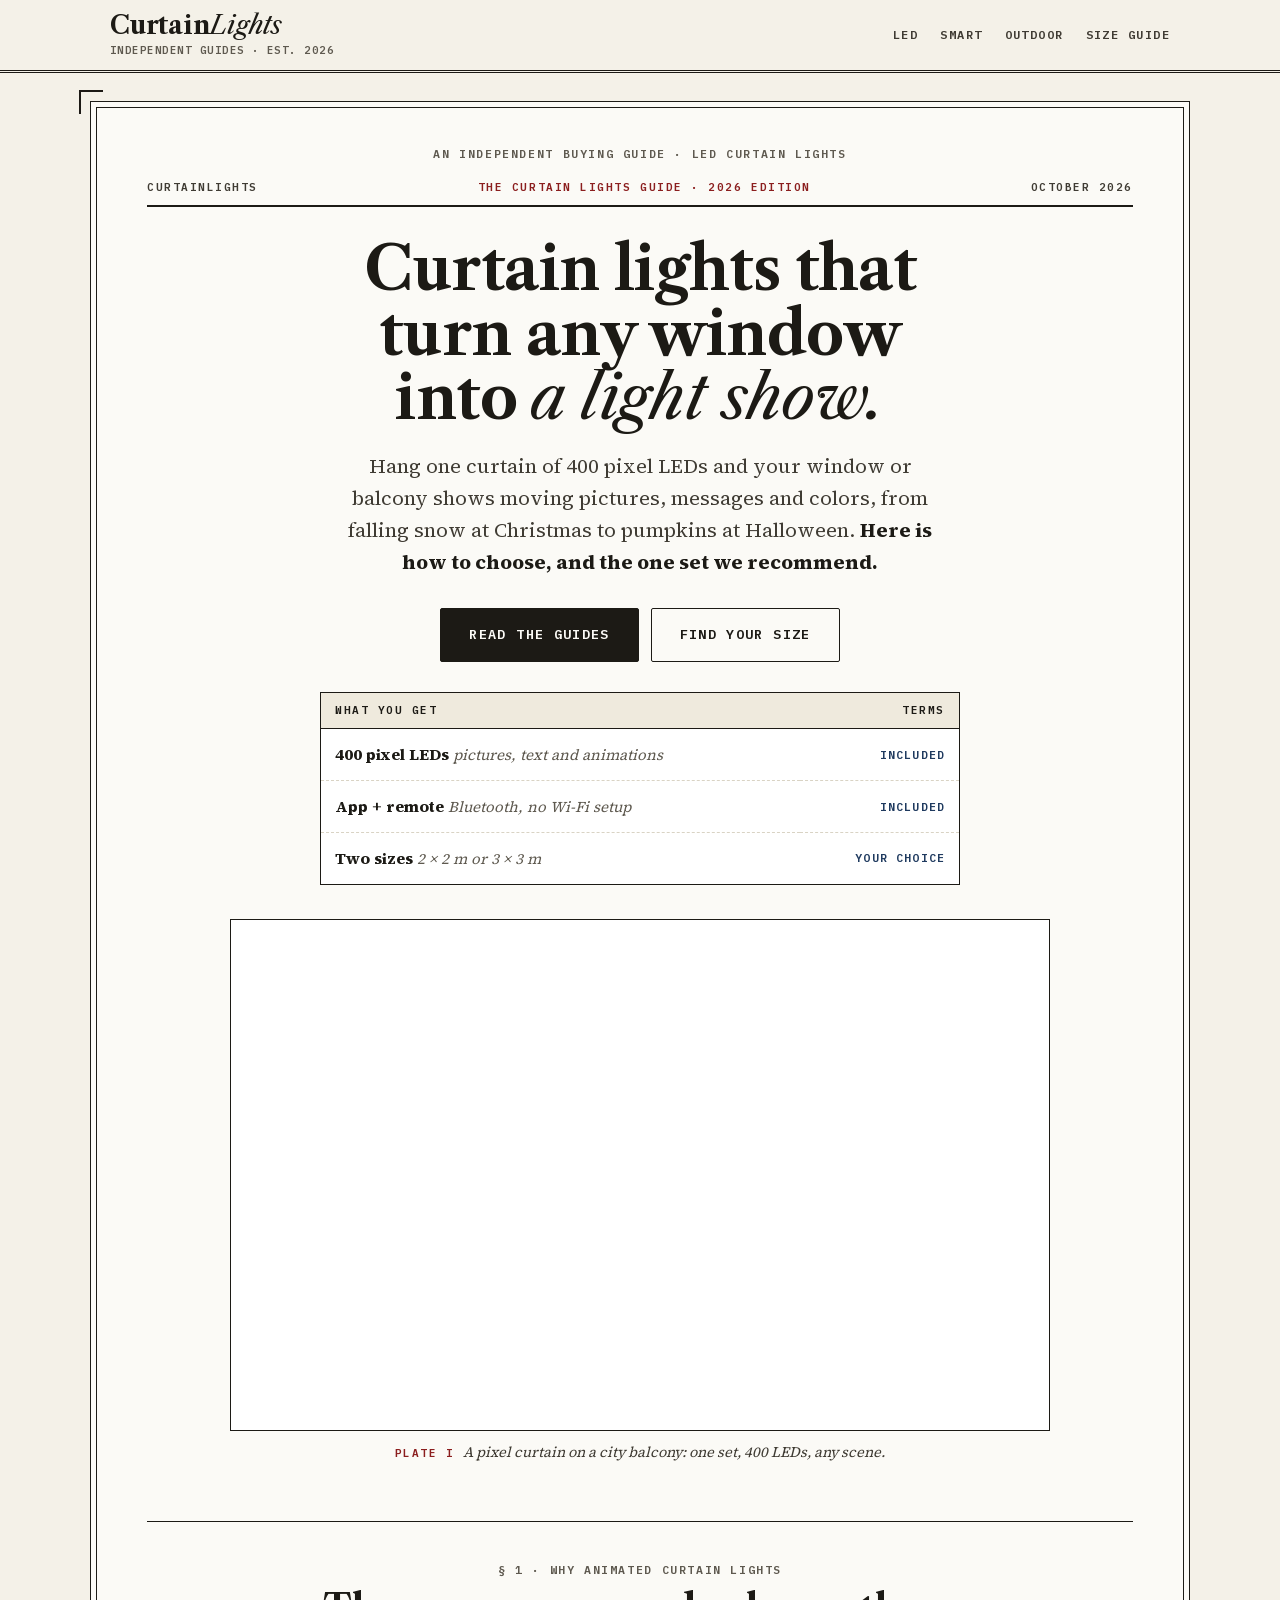
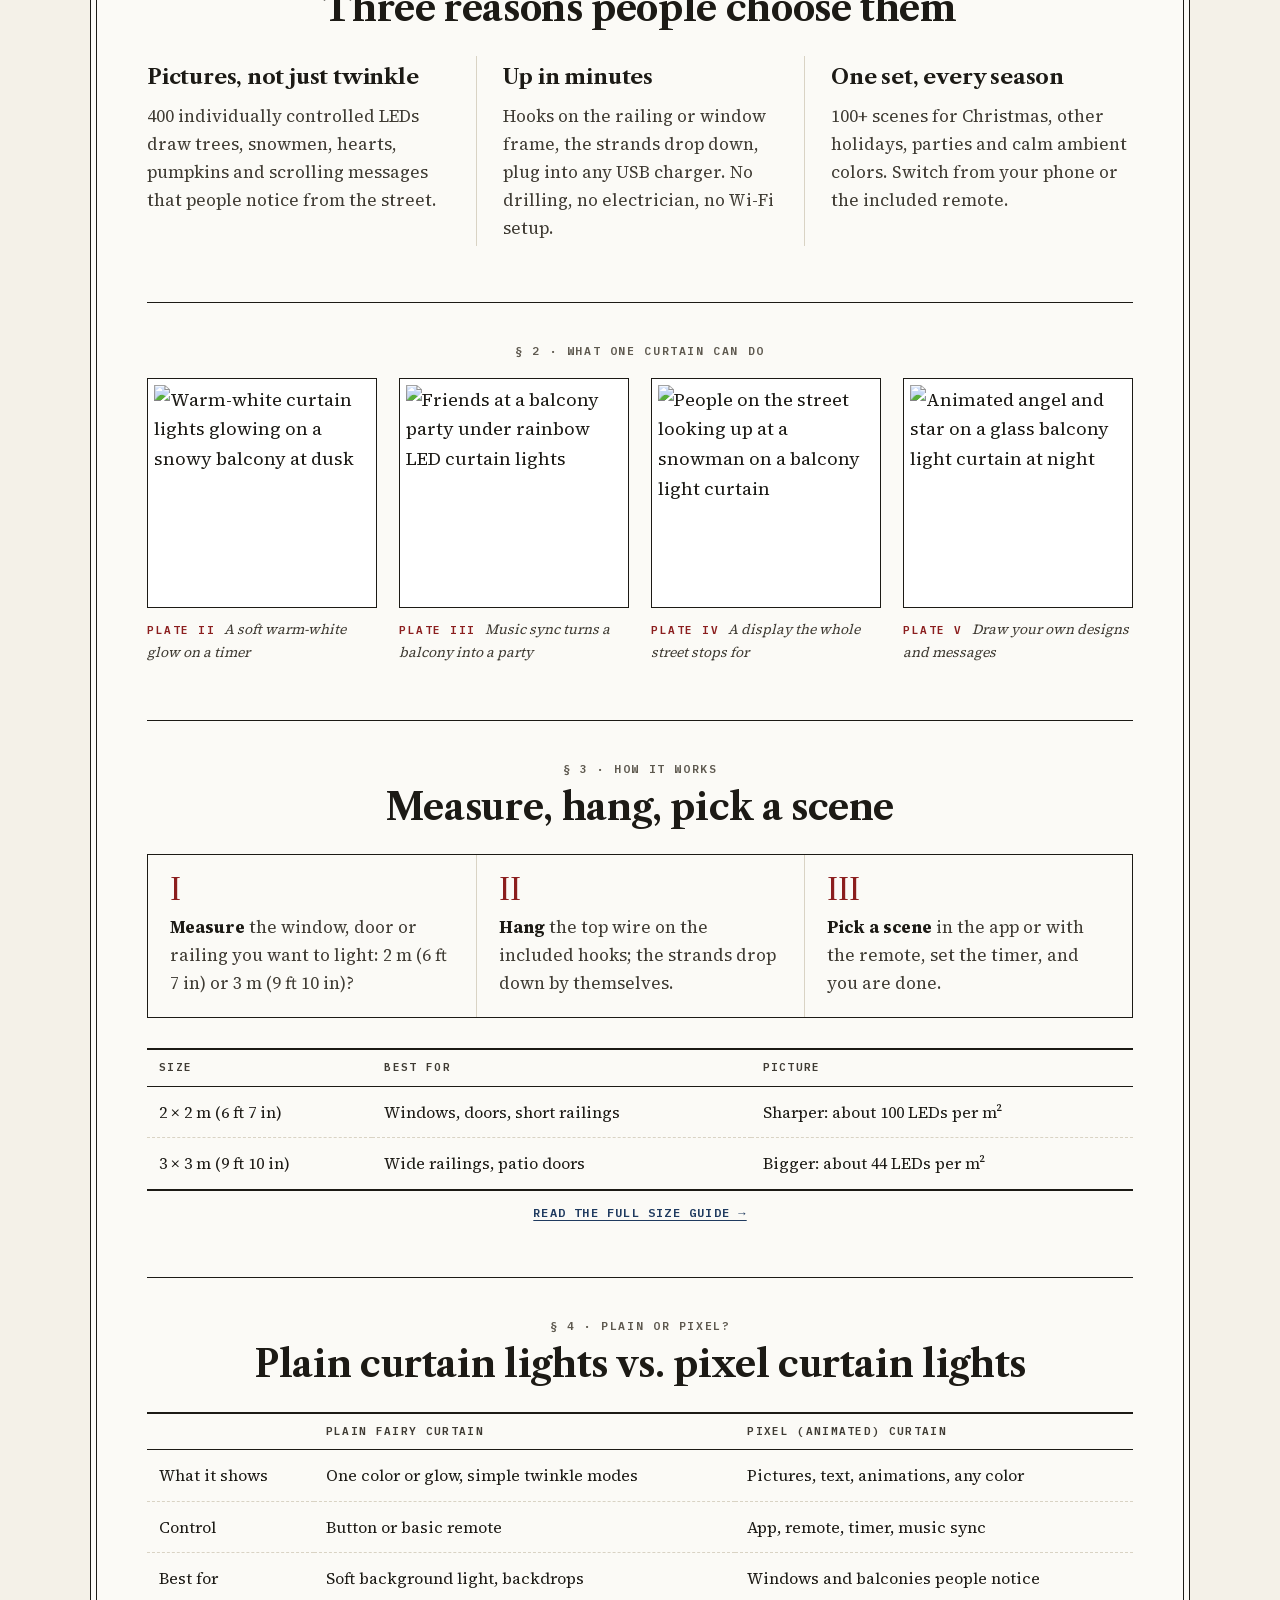
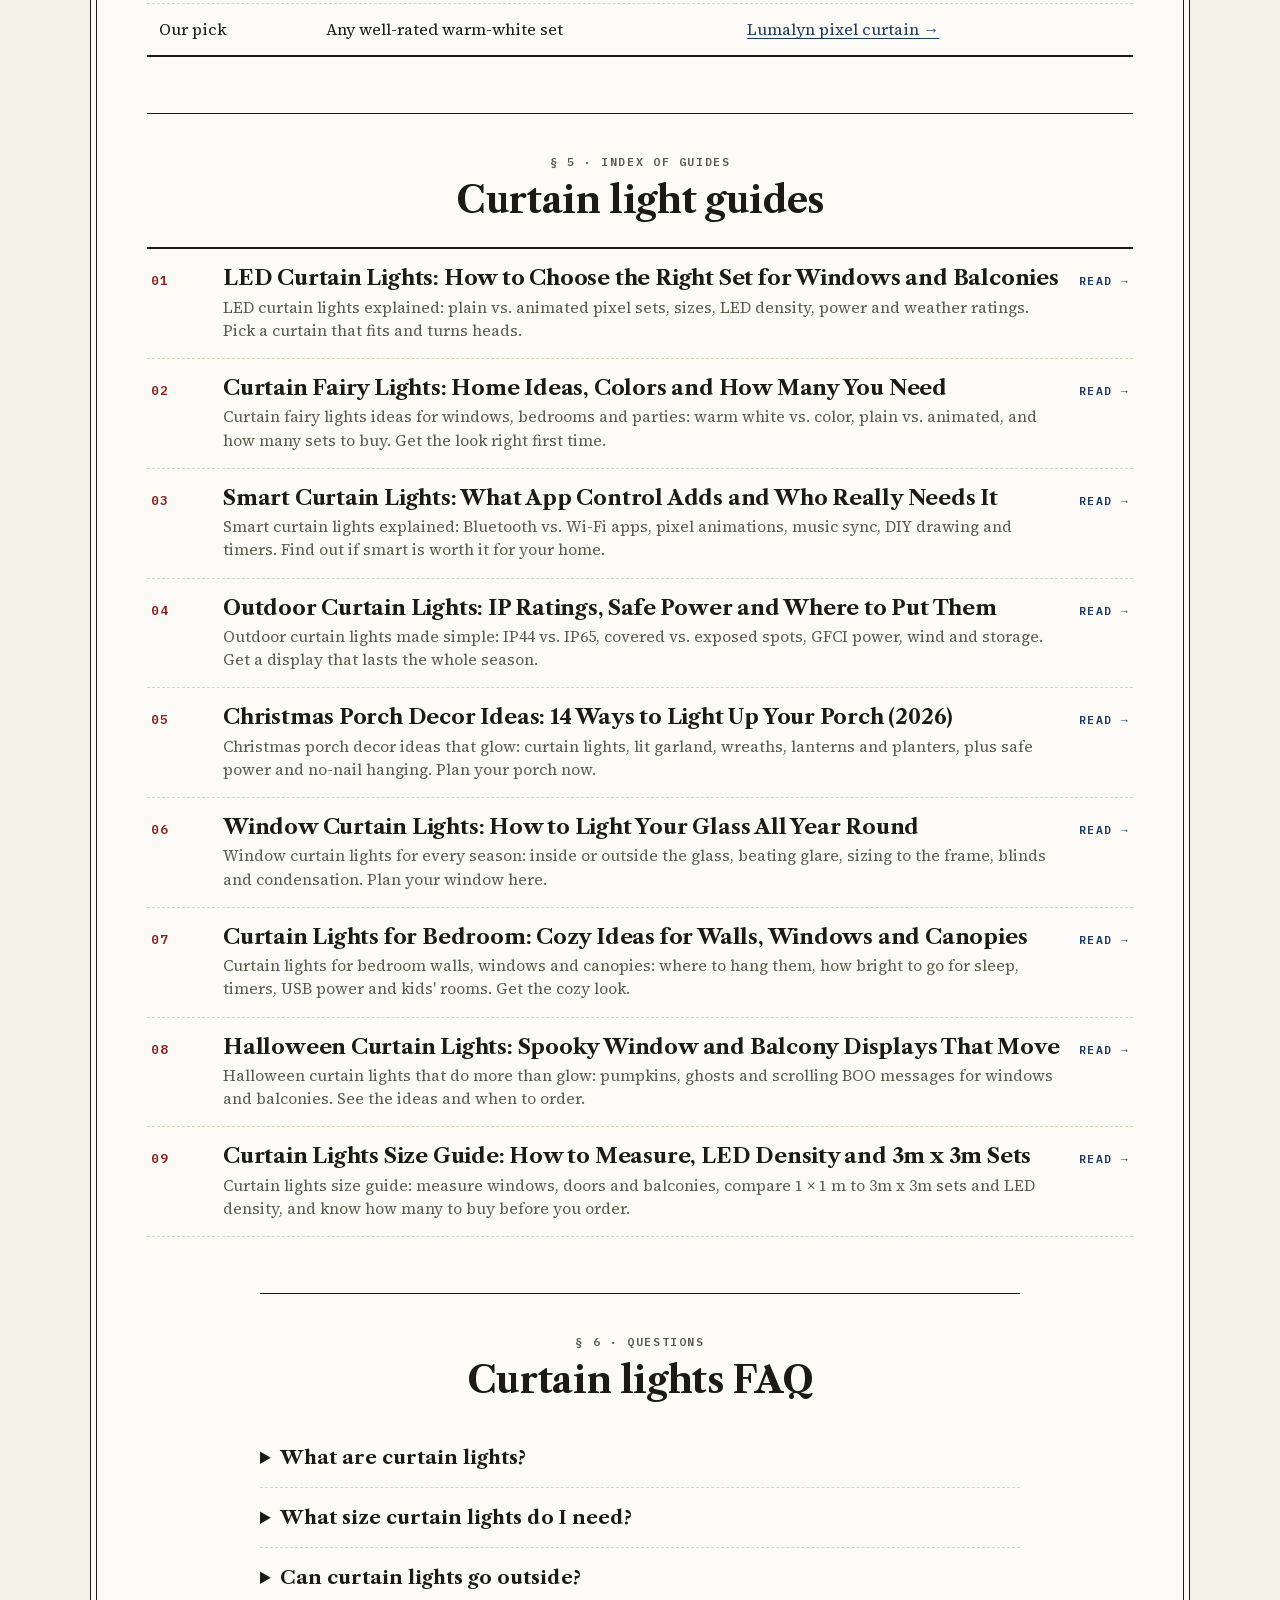
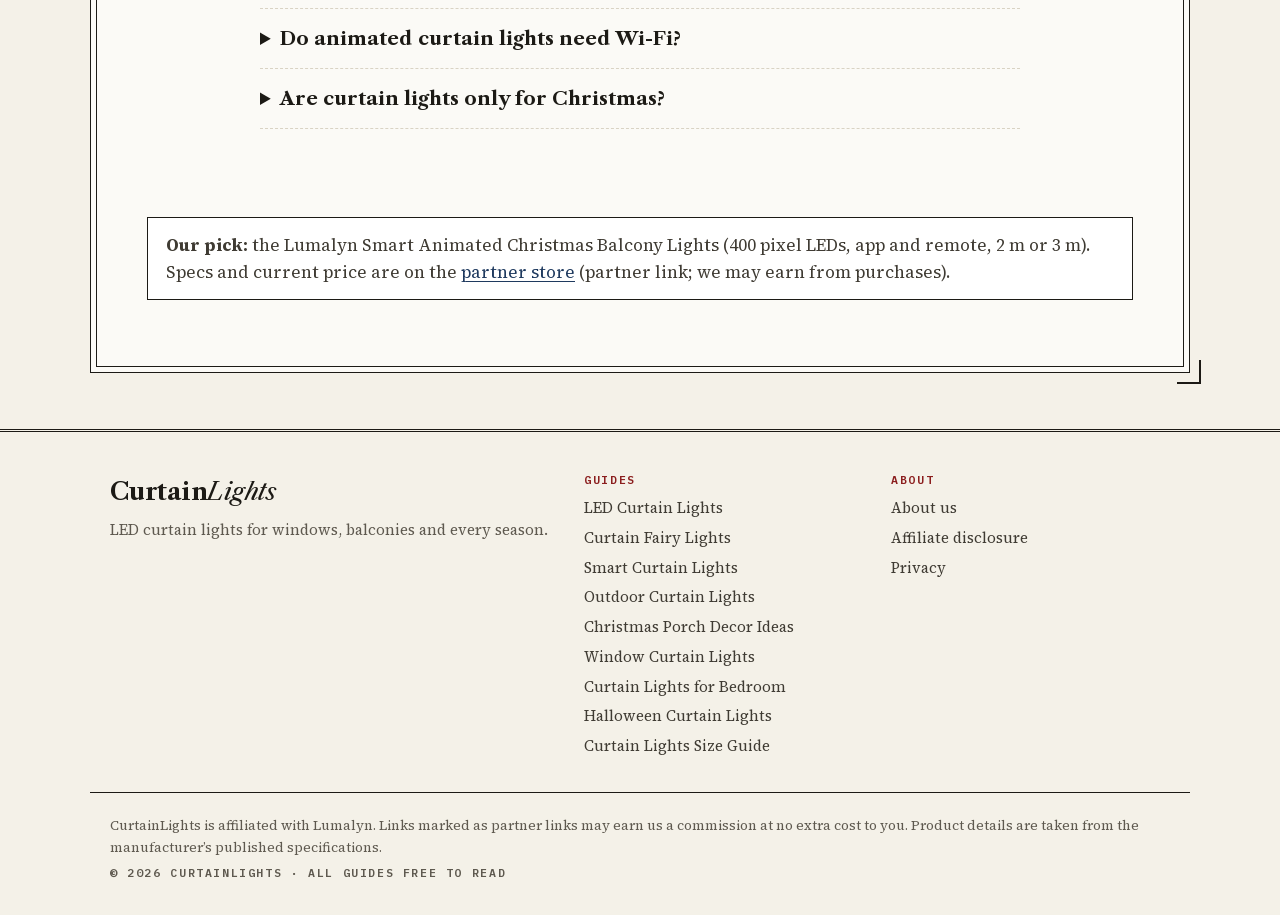
==== commit 0cf2e130: "Add guide: Christmas porch decor ideas Co-Authored-By: Claude Opus 5.5 <noreply@anthropic.com>" ====
--- a/index.html
+++ b/index.html
@@ -1 +1 @@
-<!DOCTYPE html><html lang="en-US" class="JmDTrW_variable hb4B-G_variable CXwVwa_variable"><head><meta charSet="utf-8"/><meta name="viewport" content="width=device-width, initial-scale=1"/><link rel="preload" href="/_next/static/media/0f44b6394d723b98-s.p.24ir78z669k58.woff2" as="font" crossorigin="" type="font/woff2"/><link rel="preload" href="/_next/static/media/37afeb4e0885cb1d-s.p.34pxs3l5kt36m.woff2" as="font" crossorigin="" type="font/woff2"/><link rel="preload" href="/_next/static/media/68d403cf9f2c68c5-s.p.012bmydply3go.woff2" as="font" crossorigin="" type="font/woff2"/><link rel="preload" href="/_next/static/media/efd23c95a9595abc-s.p.17bkc83it2-u9.woff2" as="font" crossorigin="" type="font/woff2"/><link rel="preload" as="image" imageSrcSet="https://lumalyn.store/cdn/shop/files/lumalyn-f1-designs.jpg?width=480 480w, https://lumalyn.store/cdn/shop/files/lumalyn-f1-designs.jpg?width=720 720w, https://lumalyn.store/cdn/shop/files/lumalyn-f1-designs.jpg?width=960 960w" imageSizes="(max-width: 900px) calc(100vw - 72px), 820px" fetchPriority="high"/><link rel="stylesheet" href="/_next/static/chunks/31r0clkbiibie.css" data-precedence="next"/><link rel="preload" as="script" fetchPriority="low" href="/_next/static/chunks/1x6obpmlu1_c2.js"/><script src="/_next/static/chunks/2r4s4h5xul1n-.js" async=""></script><script src="/_next/static/chunks/2khxl0v1q4i6n.js" async=""></script><script src="/_next/static/chunks/1kb4dcqdypxx7.js" async=""></script><script src="/_next/static/chunks/turbopack-3-ry682tkyiqk.js" async=""></script><script src="/_next/static/chunks/27gjg8e11zukd.js" async=""></script><meta name="theme-color" content="#f4f1e8"/><meta name="color-scheme" content="light"/><title>Curtain Lights: LED, Smart &amp; Animated Picks (2026)</title><meta name="description" content="Curtain lights that turn a window or balcony into a light show: how to pick LED, smart and animated curtain lights, the right size, and the set we recommend."/><meta name="robots" content="index, follow, max-image-preview:large, max-snippet:-1"/><link rel="canonical" href="https://curtainlights.pages.dev"/><meta property="og:title" content="Curtain Lights: LED, Smart &amp; Animated Picks (2026)"/><meta property="og:description" content="Curtain lights that turn a window or balcony into a light show: how to pick LED, smart and animated curtain lights, the right size, and the set we recommend."/><meta property="og:site_name" content="CurtainLights"/><meta property="og:locale" content="en_US"/><meta property="og:image" content="https://curtainlights.pages.dev/images/og.jpg"/><meta property="og:image:width" content="1200"/><meta property="og:image:height" content="630"/><meta property="og:type" content="website"/><meta name="twitter:card" content="summary_large_image"/><meta name="twitter:title" content="Curtain Lights: LED, Smart &amp; Animated Picks (2026)"/><meta name="twitter:description" content="Curtain lights that turn a window or balcony into a light show: how to pick LED, smart and animated curtain lights, the right size, and the set we recommend."/><meta name="twitter:image" content="https://curtainlights.pages.dev/images/og.jpg"/><meta name="twitter:image:width" content="1200"/><meta name="twitter:image:height" content="630"/><link rel="icon" href="/icon.svg?icon.2on7mg89f6ru9.svg" sizes="any" type="image/svg+xml"/><meta name="next-size-adjust" content=""/><script src="/_next/static/chunks/0cz1d0mv5g_q7.js" noModule=""></script></head><body><div hidden=""><!--$--><!--/$--></div><script type="application/ld+json">{"@context":"https://schema.org","@graph":[{"@type":"Organization","@id":"https://curtainlights.pages.dev/#org","name":"CurtainLights","url":"https://curtainlights.pages.dev","logo":{"@type":"ImageObject","url":"https://curtainlights.pages.dev/images/logo.png","width":512,"height":512}},{"@type":"WebSite","@id":"https://curtainlights.pages.dev/#website","name":"CurtainLights","url":"https://curtainlights.pages.dev","publisher":{"@id":"https://curtainlights.pages.dev/#org"},"inLanguage":"en-US"}]}</script><a class="skip" href="#content">Skip to content</a><header class="site-header"><div class="wrap wide head-row"><a class="brand" aria-label="CurtainLights home" href="/"><span class="brand-name">Curtain<i>Lights</i></span><span class="brand-sub">Independent guides · Est. 2026</span></a><nav aria-label="Main"><a href="/led-curtain-lights/">LED</a><a href="/smart-curtain-lights/">Smart</a><a href="/outdoor-curtain-lights/">Outdoor</a><a href="/curtain-lights-size-guide/">Size guide</a></nav></div></header><div id="content"><main class="paper"><script type="application/ld+json">{"@context":"https://schema.org","@type":"FAQPage","mainEntity":[{"@type":"Question","name":"What are curtain lights?","acceptedAnswer":{"@type":"Answer","text":"Curtain lights are a top wire with many thin strands of LEDs hanging down, so one set covers a whole window, wall or balcony railing with light. Plain sets glow or twinkle; pixel (animated) sets control every LED and can show pictures and text."}},{"@type":"Question","name":"What size curtain lights do I need?","acceptedAnswer":{"@type":"Answer","text":"Measure the width you want to cover and pick the closest size without going over. Lumalyn’s pixel curtain comes in 2 × 2 m (6 ft 7 in) for windows and short railings, and 3 × 3 m (9 ft 10 in) for wide railings and patio doors."}},{"@type":"Question","name":"Can curtain lights go outside?","acceptedAnswer":{"@type":"Answer","text":"Only if they are rated for it. IP44 sets suit covered balconies, porches and windows; spots that take direct rain need IP65 or higher. Keep plugs and adapters dry."}},{"@type":"Question","name":"Do animated curtain lights need Wi-Fi?","acceptedAnswer":{"@type":"Answer","text":"Not always. The Lumalyn curtain uses a Bluetooth app plus a remote, so there is no Wi-Fi or router setup; you control it from nearby."}},{"@type":"Question","name":"Are curtain lights only for Christmas?","acceptedAnswer":{"@type":"Answer","text":"No. Warm-white curtains work all year in bedrooms and windows, and pixel curtains switch between Christmas scenes, other holiday themes, party colors and calm ambient light."}}]}</script><div class="sheet wrap wide"><section class="hero"><p class="label center">An independent buying guide · LED curtain lights</p><div class="docline"><span>CurtainLights</span><span class="red">The curtain lights guide · 2026 edition</span><span>October 2026</span></div><h1>Curtain lights that turn any window into <i>a light show.</i></h1><p class="lede">Hang one curtain of 400 pixel LEDs and your window or balcony shows moving pictures, messages and colors, from falling snow at Christmas to pumpkins at Halloween. <b>Here is how to choose, and the one set we recommend.</b></p><div class="hero-ctas"><a class="btn btn-lg" href="#guides">Read the guides</a><a class="btn btn-ghost btn-lg" href="/curtain-lights-size-guide/">Find your size</a></div><table class="terms"><thead><tr><th>What you get</th><th>Terms</th></tr></thead><tbody><tr><td><b>400 pixel LEDs</b> <i>pictures, text and animations</i></td><td>Included</td></tr><tr><td><b>App + remote</b> <i>Bluetooth, no Wi-Fi setup</i></td><td>Included</td></tr><tr><td><b>Two sizes</b> <i>2 × 2 m or 3 × 3 m</i></td><td>Your choice</td></tr></tbody></table><figure class="plate"><img src="https://lumalyn.store/cdn/shop/files/lumalyn-f1-designs.jpg?width=960" srcSet="https://lumalyn.store/cdn/shop/files/lumalyn-f1-designs.jpg?width=480 480w, https://lumalyn.store/cdn/shop/files/lumalyn-f1-designs.jpg?width=720 720w, https://lumalyn.store/cdn/shop/files/lumalyn-f1-designs.jpg?width=960 960w" sizes="(max-width: 900px) calc(100vw - 72px), 820px" alt="LED curtain lights showing an animated Christmas tree and snowflakes on a city balcony at night" width="960" height="960" fetchPriority="high"/><figcaption><span>Plate I</span> A pixel curtain on a city balcony: one set, 400 LEDs, any scene.</figcaption></figure></section><section class="sec"><p class="label center">§ 1 · Why animated curtain lights</p><h2 class="section-h">Three reasons people choose them</h2><div class="cols3"><div><h3>Pictures, not just twinkle</h3><p>400 individually controlled LEDs draw trees, snowmen, hearts, pumpkins and scrolling messages that people notice from the street.</p></div><div><h3>Up in minutes</h3><p>Hooks on the railing or window frame, the strands drop down, plug into any USB charger. No drilling, no electrician, no Wi-Fi setup.</p></div><div><h3>One set, every season</h3><p>100+ scenes for Christmas, other holidays, parties and calm ambient colors. Switch from your phone or the included remote.</p></div></div></section><section class="sec"><p class="label center">§ 2 · What one curtain can do</p><div class="gallery"><figure class="plate"><img src="https://lumalyn.store/cdn/shop/files/lumalyn-f4-timer.jpg?width=400&amp;height=400&amp;crop=center" srcSet="https://lumalyn.store/cdn/shop/files/lumalyn-f4-timer.jpg?width=300&amp;height=300&amp;crop=center 300w, https://lumalyn.store/cdn/shop/files/lumalyn-f4-timer.jpg?width=400&amp;height=400&amp;crop=center 400w, https://lumalyn.store/cdn/shop/files/lumalyn-f4-timer.jpg?width=600&amp;height=600&amp;crop=center 600w" sizes="(max-width: 960px) calc(50vw - 44px), 230px" alt="Warm-white curtain lights glowing on a snowy balcony at dusk" width="400" height="400" loading="lazy" decoding="async"/><figcaption><span>Plate <!-- -->II</span> <!-- -->A soft warm-white glow on a timer</figcaption></figure><figure class="plate"><img src="https://lumalyn.store/cdn/shop/files/lumalyn-f3-music.jpg?width=400&amp;height=400&amp;crop=center" srcSet="https://lumalyn.store/cdn/shop/files/lumalyn-f3-music.jpg?width=300&amp;height=300&amp;crop=center 300w, https://lumalyn.store/cdn/shop/files/lumalyn-f3-music.jpg?width=400&amp;height=400&amp;crop=center 400w, https://lumalyn.store/cdn/shop/files/lumalyn-f3-music.jpg?width=600&amp;height=600&amp;crop=center 600w" sizes="(max-width: 960px) calc(50vw - 44px), 230px" alt="Friends at a balcony party under rainbow LED curtain lights" width="400" height="400" loading="lazy" decoding="async"/><figcaption><span>Plate <!-- -->III</span> <!-- -->Music sync turns a balcony into a party</figcaption></figure><figure class="plate"><img src="https://lumalyn.store/cdn/shop/files/lumalyn-s3-show.jpg?width=400&amp;height=400&amp;crop=center" srcSet="https://lumalyn.store/cdn/shop/files/lumalyn-s3-show.jpg?width=300&amp;height=300&amp;crop=center 300w, https://lumalyn.store/cdn/shop/files/lumalyn-s3-show.jpg?width=400&amp;height=400&amp;crop=center 400w, https://lumalyn.store/cdn/shop/files/lumalyn-s3-show.jpg?width=600&amp;height=600&amp;crop=center 600w" sizes="(max-width: 960px) calc(50vw - 44px), 230px" alt="People on the street looking up at a snowman on a balcony light curtain" width="400" height="400" loading="lazy" decoding="async"/><figcaption><span>Plate <!-- -->IV</span> <!-- -->A display the whole street stops for</figcaption></figure><figure class="plate"><img src="https://lumalyn.store/cdn/shop/files/lumalyn-christian-f1-designs.jpg?width=400&amp;height=400&amp;crop=center" srcSet="https://lumalyn.store/cdn/shop/files/lumalyn-christian-f1-designs.jpg?width=300&amp;height=300&amp;crop=center 300w, https://lumalyn.store/cdn/shop/files/lumalyn-christian-f1-designs.jpg?width=400&amp;height=400&amp;crop=center 400w, https://lumalyn.store/cdn/shop/files/lumalyn-christian-f1-designs.jpg?width=600&amp;height=600&amp;crop=center 600w" sizes="(max-width: 960px) calc(50vw - 44px), 230px" alt="Animated angel and star on a glass balcony light curtain at night" width="400" height="400" loading="lazy" decoding="async"/><figcaption><span>Plate <!-- -->V</span> <!-- -->Draw your own designs and messages</figcaption></figure></div></section><section class="sec"><p class="label center">§ 3 · How it works</p><h2 class="section-h">Measure, hang, pick a scene</h2><ol class="steps"><li><span>I</span><strong>Measure</strong> the window, door or railing you want to light: 2 m (6 ft 7 in) or 3 m (9 ft 10 in)?</li><li><span>II</span><strong>Hang</strong> the top wire on the included hooks; the strands drop down by themselves.</li><li><span>III</span><strong>Pick a scene</strong> in the app or with the remote, set the timer, and you are done.</li></ol><table class="ruled"><thead><tr><th>Size</th><th>Best for</th><th>Picture</th></tr></thead><tbody><tr><td>2 × 2 m (6 ft 7 in)</td><td>Windows, doors, short railings</td><td>Sharper: about 100 LEDs per m²</td></tr><tr><td>3 × 3 m (9 ft 10 in)</td><td>Wide railings, patio doors</td><td>Bigger: about 44 LEDs per m²</td></tr></tbody></table><p class="more"><a href="/curtain-lights-size-guide/">Read the full size guide →</a></p></section><section class="sec"><p class="label center">§ 4 · Plain or pixel?</p><h2 class="section-h">Plain curtain lights vs. pixel curtain lights</h2><div class="table-wrap"><table class="ruled"><thead><tr><th></th><th>Plain fairy curtain</th><th>Pixel (animated) curtain</th></tr></thead><tbody><tr><td>What it shows</td><td>One color or glow, simple twinkle modes</td><td>Pictures, text, animations, any color</td></tr><tr><td>Control</td><td>Button or basic remote</td><td>App, remote, timer, music sync</td></tr><tr><td>Best for</td><td>Soft background light, backdrops</td><td>Windows and balconies people notice</td></tr><tr><td>Our pick</td><td>Any well-rated warm-white set</td><td><a href="https://lumalyn.store/" rel="sponsored noopener">Lumalyn pixel curtain →</a></td></tr></tbody></table></div></section><section class="sec" aria-labelledby="guides"><p class="label center">§ 5 · Index of guides</p><h2 id="guides" class="section-h">Curtain light guides</h2><ol class="index"><li><a href="/led-curtain-lights/"><span class="ix-no">01</span><span class="ix-body"><span class="ix-title">LED Curtain Lights: How to Choose the Right Set for Windows and Balconies</span><span class="ix-desc">LED curtain lights explained: plain vs. animated pixel sets, sizes, LED density, power and weather ratings. Pick a curtain that fits and turns heads.</span></span><span class="ix-go">Read →</span></a></li><li><a href="/curtain-fairy-lights/"><span class="ix-no">02</span><span class="ix-body"><span class="ix-title">Curtain Fairy Lights: Home Ideas, Colors and How Many You Need</span><span class="ix-desc">Curtain fairy lights ideas for windows, bedrooms and parties: warm white vs. color, plain vs. animated, and how many sets to buy. Get the look right first time.</span></span><span class="ix-go">Read →</span></a></li><li><a href="/smart-curtain-lights/"><span class="ix-no">03</span><span class="ix-body"><span class="ix-title">Smart Curtain Lights: What App Control Adds and Who Really Needs It</span><span class="ix-desc">Smart curtain lights explained: Bluetooth vs. Wi-Fi apps, pixel animations, music sync, DIY drawing and timers. Find out if smart is worth it for your home.</span></span><span class="ix-go">Read →</span></a></li><li><a href="/outdoor-curtain-lights/"><span class="ix-no">04</span><span class="ix-body"><span class="ix-title">Outdoor Curtain Lights: IP Ratings, Safe Power and Where to Put Them</span><span class="ix-desc">Outdoor curtain lights made simple: IP44 vs. IP65, covered vs. exposed spots, GFCI power, wind and storage. Get a display that lasts the whole season.</span></span><span class="ix-go">Read →</span></a></li><li><a href="/window-curtain-lights/"><span class="ix-no">05</span><span class="ix-body"><span class="ix-title">Window Curtain Lights: How to Light Your Glass All Year Round</span><span class="ix-desc">Window curtain lights for every season: inside or outside the glass, beating glare, sizing to the frame, blinds and condensation. Plan your window here.</span></span><span class="ix-go">Read →</span></a></li><li><a href="/curtain-lights-for-bedroom/"><span class="ix-no">06</span><span class="ix-body"><span class="ix-title">Curtain Lights for Bedroom: Cozy Ideas for Walls, Windows and Canopies</span><span class="ix-desc">Curtain lights for bedroom walls, windows and canopies: where to hang them, how bright to go for sleep, timers, USB power and kids&#x27; rooms. Get the cozy look.</span></span><span class="ix-go">Read →</span></a></li><li><a href="/halloween-curtain-lights/"><span class="ix-no">07</span><span class="ix-body"><span class="ix-title">Halloween Curtain Lights: Spooky Window and Balcony Displays That Move</span><span class="ix-desc">Halloween curtain lights that do more than glow: pumpkins, ghosts and scrolling BOO messages for windows and balconies. See the ideas and when to order.</span></span><span class="ix-go">Read →</span></a></li><li><a href="/curtain-lights-size-guide/"><span class="ix-no">08</span><span class="ix-body"><span class="ix-title">Curtain Lights Size Guide: How to Measure, LED Density and 3m x 3m Sets</span><span class="ix-desc">Curtain lights size guide: measure windows, doors and balconies, compare 1 × 1 m to 3m x 3m sets and LED density, and know how many to buy before you order.</span></span><span class="ix-go">Read →</span></a></li></ol></section><section class="sec faq-home" aria-labelledby="faq"><p class="label center">§ 6 · Questions</p><h2 id="faq" class="section-h">Curtain lights FAQ</h2><details><summary>What are curtain lights?</summary><p>Curtain lights are a top wire with many thin strands of LEDs hanging down, so one set covers a whole window, wall or balcony railing with light. Plain sets glow or twinkle; pixel (animated) sets control every LED and can show pictures and text.</p></details><details><summary>What size curtain lights do I need?</summary><p>Measure the width you want to cover and pick the closest size without going over. Lumalyn’s pixel curtain comes in 2 × 2 m (6 ft 7 in) for windows and short railings, and 3 × 3 m (9 ft 10 in) for wide railings and patio doors.</p></details><details><summary>Can curtain lights go outside?</summary><p>Only if they are rated for it. IP44 sets suit covered balconies, porches and windows; spots that take direct rain need IP65 or higher. Keep plugs and adapters dry.</p></details><details><summary>Do animated curtain lights need Wi-Fi?</summary><p>Not always. The Lumalyn curtain uses a Bluetooth app plus a remote, so there is no Wi-Fi or router setup; you control it from nearby.</p></details><details><summary>Are curtain lights only for Christmas?</summary><p>No. Warm-white curtains work all year in bedrooms and windows, and pixel curtains switch between Christmas scenes, other holiday themes, party colors and calm ambient light.</p></details></section><section class="sec last"><p class="pick-note"><strong>Our pick:</strong> the <!-- -->Lumalyn Smart Animated Christmas Balcony Lights<!-- --> (400 pixel LEDs, app and remote, 2 m or 3 m). Specs and current price are on the<!-- --> <a href="https://lumalyn.store/" rel="sponsored noopener">partner store</a> (partner link; we may earn from purchases).</p></section></div></main><!--$--><!--/$--></div><footer class="site-footer"><div class="wrap wide foot-grid"><div><p class="foot-brand">Curtain<i>Lights</i></p><p class="foot-tag">LED curtain lights for windows, balconies and every season<!-- -->.</p></div><div><p class="label">Guides</p><a href="/led-curtain-lights/">LED Curtain Lights</a><a href="/curtain-fairy-lights/">Curtain Fairy Lights</a><a href="/smart-curtain-lights/">Smart Curtain Lights</a><a href="/outdoor-curtain-lights/">Outdoor Curtain Lights</a><a href="/window-curtain-lights/">Window Curtain Lights</a><a href="/curtain-lights-for-bedroom/">Curtain Lights for Bedroom</a><a href="/halloween-curtain-lights/">Halloween Curtain Lights</a><a href="/curtain-lights-size-guide/">Curtain Lights Size Guide</a></div><div><p class="label">About</p><a href="/about/">About us</a><a href="/disclosure/">Affiliate disclosure</a><a href="/privacy/">Privacy</a></div></div><div class="wrap wide fine"><p>CurtainLights is affiliated with Lumalyn. Links marked as partner links may earn us a commission at no extra cost to you. Product details are taken from the manufacturer’s published specifications.</p><p class="label">© <!-- -->2026<!-- --> <!-- -->CurtainLights<!-- --> · All guides free to read</p></div></footer><script id="_R_">(globalThis["TURBOPACK"] || (globalThis["TURBOPACK"] = [])).push({"otherChunks":["static/chunks/1x6obpmlu1_c2.js","static/chunks/2r4s4h5xul1n-.js","static/chunks/2khxl0v1q4i6n.js","static/chunks/1kb4dcqdypxx7.js"],"runtimeModuleIds":[94553]});</script><script src="/_next/static/chunks/1x6obpmlu1_c2.js" async=""></script><script>(self.__next_f=self.__next_f||[]).push([0])</script><script>self.__next_f.push([1,"1:\"$Sreact.fragment\"\n2:\"/_next/static/chunks/27gjg8e11zukd.js\"\n3:I[22016,[\"$2\"],\"\"]\n4:I[39756,[\"$2\"],\"default\"]\n5:I[37457,[\"$2\"],\"default\"]\n9:I[68027,[\"$2\"],\"default\",1]\n:HL[\"/_next/static/chunks/31r0clkbiibie.css\",\"style\"]\n:HL[\"/_next/static/media/0f44b6394d723b98-s.p.24ir78z669k58.woff2\",\"font\",{\"crossOrigin\":\"\",\"type\":\"font/woff2\"}]\n:HL[\"/_next/static/media/37afeb4e0885cb1d-s.p.34pxs3l5kt36m.woff2\",\"font\",{\"crossOrigin\":\"\",\"type\":\"font/woff2\"}]\n:HL[\"/_next/static/media/68d403cf9f2c68c5-s.p.012bmydply3go.woff2\",\"font\",{\"crossOrigin\":\"\",\"type\":\"font/woff2\"}]\n:HL[\"/_next/static/media/efd23c95a9595abc-s.p.17bkc83it2-u9.woff2\",\"font\",{\"crossOrigin\":\"\",\"type\":\"font/woff2\"}]\n6:[[\"children\",{\"s\":\"__PAGE__\",\"h\":512,\"d\":{\"r\":\"$L7\",\"p\":false,\"v\":null}}]]\n0:{\"P\":null,\"c\":[\"\",\"\"],\"q\":\"\",\"i\":false,\"t\":{\"t\":{\"s\":\"\",\"h\":528,\"d\":{\"r\":[\"$\",\"$1\",\"c\",{\"children\":[[[\"$\",\"link\",\"0\",{\"rel\":\"stylesheet\",\"href\":\"/_next/static/chunks/31r0clkbiibie.css\",\"precedence\":\"next\",\"crossOrigin\":\"$undefined\",\"nonce\":\"$undefined\"}],[\"$\",\"script\",\"script-0\",{\"src\":\"/_next/static/chunks/27gjg8e11zukd.js\",\"async\":true,\"nonce\":\"$undefined\"}]],[\"$\",\"html\",null,{\"lang\":\"en-US\",\"className\":\"JmDTrW_variable hb4B-G_variable CXwVwa_variable\",\"children\":[\"$\",\"body\",null,{\"children\":[[\"$\",\"script\",null,{\"type\":\"application/ld+json\",\"dangerouslySetInnerHTML\":{\"__html\":\"{\\\"@context\\\":\\\"https://schema.org\\\",\\\"@graph\\\":[{\\\"@type\\\":\\\"Organization\\\",\\\"@id\\\":\\\"https://curtainlights.pages.dev/#org\\\",\\\"name\\\":\\\"CurtainLights\\\",\\\"url\\\":\\\"https://curtainlights.pages.dev\\\",\\\"logo\\\":{\\\"@type\\\":\\\"ImageObject\\\",\\\"url\\\":\\\"https://curtainlights.pages.dev/images/logo.png\\\",\\\"width\\\":512,\\\"height\\\":512}},{\\\"@type\\\":\\\"WebSite\\\",\\\"@id\\\":\\\"https://curtainlights.pages.dev/#website\\\",\\\"name\\\":\\\"CurtainLights\\\",\\\"url\\\":\\\"https://curtainlights.pages.dev\\\",\\\"publisher\\\":{\\\"@id\\\":\\\"https://curtainlights.pages.dev/#org\\\"},\\\"inLanguage\\\":\\\"en-US\\\"}]}\"}}],[\"$\",\"a\",null,{\"className\":\"skip\",\"href\":\"#content\",\"children\":\"Skip to content\"}],[\"$\",\"header\",null,{\"className\":\"site-header\",\"children\":[\"$\",\"div\",null,{\"className\":\"wrap wide head-row\",\"children\":[[\"$\",\"$L3\",null,{\"href\":\"/\",\"className\":\"brand\",\"aria-label\":\"CurtainLights home\",\"children\":[[\"$\",\"span\",null,{\"className\":\"brand-name\",\"children\":[\"Curtain\",[\"$\",\"i\",null,{\"children\":\"Lights\"}]]}],[\"$\",\"span\",null,{\"className\":\"brand-sub\",\"children\":\"Independent guides · Est. 2026\"}]]}],[\"$\",\"nav\",null,{\"aria-label\":\"Main\",\"children\":[[\"$\",\"$L3\",null,{\"href\":\"/led-curtain-lights/\",\"children\":\"LED\"}],[\"$\",\"$L3\",null,{\"href\":\"/smart-curtain-lights/\",\"children\":\"Smart\"}],[\"$\",\"$L3\",null,{\"href\":\"/outdoor-curtain-lights/\",\"children\":\"Outdoor\"}],[\"$\",\"$L3\",null,{\"href\":\"/curtain-lights-size-guide/\",\"children\":\"Size guide\"}],false]}]]}]}],[\"$\",\"div\",null,{\"id\":\"content\",\"children\":[\"$\",\"$L4\",null,{\"parallelRouterKey\":\"children\",\"error\":\"$undefined\",\"errorStyles\":\"$undefined\",\"errorScripts\":\"$undefined\",\"template\":[\"$\",\"$L5\",null,{}],\"templateStyles\":\"$undefined\",\"templateScripts\":\"$undefined\",\"notFound\":[[\"$\",\"main\",null,{\"className\":\"wrap article\",\"children\":[[\"$\",\"h1\",null,{\"children\":\"Page not found\"}],[\"$\",\"p\",null,{\"children\":[\"That page does not exist. Try the \",[\"$\",\"$L3\",null,{\"href\":\"/\",\"children\":\"home page\"}],\" or the \",[\"$\",\"$L3\",null,{\"href\":\"/curtain-lights-size-guide/\",\"children\":\"size guide\"}],\".\"]}]]}],[]],\"forbidden\":\"$undefined\",\"unauthorized\":\"$undefined\"}]}],[\"$\",\"footer\",null,{\"className\":\"site-footer\",\"children\":[[\"$\",\"div\",null,{\"className\":\"wrap wide foot-grid\",\"children\":[[\"$\",\"div\",null,{\"children\":[[\"$\",\"p\",null,{\"className\":\"foot-brand\",\"children\":[\"Curtain\",[\"$\",\"i\",null,{\"children\":\"Lights\"}]]}],[\"$\",\"p\",null,{\"className\":\"foot-tag\",\"children\":[\"LED curtain lights for windows, balconies and every season\",\".\"]}]]}],[\"$\",\"div\",null,{\"children\":[[\"$\",\"p\",null,{\"className\":\"label\",\"children\":\"Guides\"}],[[\"$\",\"$L3\",\"led-curtain-lights\",{\"href\":\"/led-curtain-lights/\",\"children\":\"LED Curtain Lights\"}],[\"$\",\"$L3\",\"curtain-fairy-lights\",{\"href\":\"/curtain-fairy-lights/\",\"children\":\"Curtain Fairy Lights\"}],[\"$\",\"$L3\",\"smart-curtain-lights\",{\"href\":\"/smart-curtain-lights/\",\"children\":\"Smart Curtain Lights\"}],[\"$\",\"$L3\",\"outdoor-curtain-lights\",{\"href\":\"/outdoor-curtain-lights/\",\"children\":\"Outdoor Curtain Lights\"}],[\"$\",\"$L3\",\"window-curtain-lights\",{\"href\":\"/window-curtain-lights/\",\"children\":\"Window Curtain Lights\"}],[\"$\",\"$L3\",\"curtain-lights-for-bedroom\",{\"href\":\"/curtain-lights-for-bedroom/\",\"children\":\"Curtain Lights for Bedroom\"}],[\"$\",\"$L3\",\"halloween-curtain-lights\",{\"href\":\"/halloween-curtain-lights/\",\"children\":\"Halloween Curtain Lights\"}],[\"$\",\"$L3\",\"curtain-lights-size-guide\",{\"href\":\"/curtain-lights-size-guide/\",\"children\":\"Curtain Lights Size Guide\"}]]]}],[\"$\",\"div\",null,{\"children\":[[\"$\",\"p\",null,{\"className\":\"label\",\"children\":\"About\"}],[\"$\",\"$L3\",null,{\"href\":\"/about/\",\"children\":\"About us\"}],[\"$\",\"$L3\",null,{\"href\":\"/disclosure/\",\"children\":\"Affiliate disclosure\"}],[\"$\",\"$L3\",null,{\"href\":\"/privacy/\",\"children\":\"Privacy\"}]]}]]}],[\"$\",\"div\",null,{\"className\":\"wrap wide fine\",\"children\":[[\"$\",\"p\",null,{\"children\":\"CurtainLights is affiliated with Lumalyn. Links marked as partner links may earn us a commission at no extra cost to you. Product details are taken from the manufacturer’s published specifications.\"}],[\"$\",\"p\",null,{\"className\":\"label\",\"children\":[\"© \",2026,\" \",\"CurtainLights\",\" · All guides free to read\"]}]]}]]}]]}]}]]}],\"p\":false,\"v\":null},\"c\":\"$Q6\"},\"h\":{\"r\":\"$L8\",\"p\":false,\"v\":null}},\"m\":\"$undefined\",\"G\":[\"$9\",[\"$La\"]],\"S\":true,\"r\":\"$undefined\",\"s\":\"$undefined\",\"a\":\"$undefined\",\"l\":\"$undefined\",\"p\":\"$undefined\",\"d\":\"$undefined\",\"b\":\"vnDJ8EHh4FgS35rqZxtHm\"}\n15:\"ViewportBoundary\"\n16:I[97367,[\"$2\"],\"$15\"]\n18:\"MetadataBoundary\"\n19:I[97367,[\"$2\"],\"$18\"]\n1a:\"$Sreact.suspense\"\n:HL[\"https://lumalyn.store/cdn/shop/files/lumalyn-f1-designs.jpg?width=960\",\"image\",{\"imageSrcSet\":\"https://lumalyn.store/cdn/shop/files/lumalyn-f1-designs.jpg?width=480 480w, https://lumalyn.store/cdn/shop/files/lumalyn-f1-designs.jpg?width=720 720w, https://lumalyn.store/cdn/shop/files/lumalyn-f1-designs.jpg?width=960 960w\",\"imageSizes\":\"(max-width: 900px) calc(100vw - 72px), 820px\",\"fetchPriority\":\"high\"}]\nb:T617,{\"@context\":\"https://schema.org\",\"@type\":\"FAQPage\",\"mainEntity\":[{\"@type\":\"Question\",\"name\":\"What are curtain lights?\",\"acceptedAnswer\":{\"@type\":\"Answer\",\"text\":\"Curtain lights are a top wire with many thin strands of LEDs hanging down, so one set covers a whole window, wall or balcony railing with light. Plain sets glow or twinkle; pixel (animated) sets control every LED and can show pictures and text.\"}},{\"@type\":\"Question\",\"name\":\"What size curtain lights do I need?\",\"acceptedAnswer\":{\"@type\":\"Answer\",\"text\":\"Measure the width you want to cover and pick the closest size without going over. Lumalyn’s pixel curtain comes in 2 × 2 m (6 ft 7 in) for windows and short railings, and 3 × 3 m (9 ft 10 in) for wide railings and patio doors.\"}},{\"@type\":\"Question\",\"name\":\"Can curtain lights go outside?\",\"acceptedAnswer\":{\"@type\":\"Answer\",\"text\":\"Only if they are rated for it. IP44 sets suit covered balconies, porches and windows; spots that take direct rain need IP65 or higher. Keep plugs and adapters dry.\"}},{\"@type\":\"Question\",\"name\":\"Do animated curtain lights need Wi-Fi?\",\"acceptedAnswer\":{\"@type\":\"Answer\",\"text\":\"Not always. The Lumalyn curtain uses a Bluetooth app plus a remote, so there is no Wi-Fi or router setup; you control it from nearby.\"}},{\"@type\":\"Question\",\"name\":\"Are curtain lights only for Christmas?\",\"acceptedAnswer\":{\"@type\":\"Answer\",\"text\":\"No. Warm-white curtains work all year in bedrooms and windows, and pixel curtains switch between Christmas scenes, other holiday themes, party colors and calm ambient light.\"}}]}7:[\"$\",\"$1\",\"c\",{\"children\":[[\"$\",\"main\",null,{\"className\":\"paper\",\"children\":[[\"$\",\"script\",null,{\"type\":\"application/ld+json\",\"dangerouslySetInnerHTML\":{\"__html\":\"$b\"}}],[\"$\",\"div\",null,{\"className\":\"sheet wrap wide\",\"children\":[[\"$\",\"section\",null,{\"className\":\"hero\",\"children\":[[\"$\",\"p\",null,{\"className\":\"label center\",\"children\":\"An independent buying guide · LED curtain lights\"}],[\"$\",\"div\",null,{\"className\":\"docline\",\"children\":[[\"$\",\"span\",null,{\"children\":\"CurtainLights\"}],[\"$\",\"span\",null,{\"className\":\"red\",\"children\":\"The curtain lights guide · 2026 edition\"}],[\"$\",\"span\",null,{\"children\":\"October 2026\"}]]}],[\"$\",\"h1\",null,{\"children\":[\"Curtain lights that turn any window into \",[\"$\",\"i\",null,{\"children\":\"a light show.\"}]]}],[\"$\",\"p\",null,{\"className\":\"lede\",\"children\":[\"Hang one curtain of 400 pixel LEDs and your window or balcony shows moving pictures, messages and colors, from falling snow at Christmas to pumpkins at Halloween. \",[\"$\",\"b\",null,{\"children\":\"Here is how to choose, and the one set we recommend.\"}]]}],[\"$\",\"div\",null,{\"className\":\"hero-ctas\",\"children\":[[\"$\",\"a\",null,{\"className\":\"btn btn-lg\",\"href\":\"#guides\",\"children\":\"Read the guides\"}],[\"$\",\"$L3\",null,{\"className\":\"btn btn-ghost btn-lg\",\"href\":\"/curtain-lights-size-guide/\",\"children\":\"Find your size\"}]]}],[\"$\",\"table\",null,{\"className\":\"terms\",\"children\":[[\"$\",\"thead\",null,{\"children\":[\"$\",\"tr\",null,{\"children\":[[\"$\",\"th\",null,{\"children\":\"What you get\"}],[\"$\",\"th\",null,{\"children\":\"Terms\"}]]}]}],[\"$\",\"tbody\",null,{\"children\":[[\"$\",\"tr\",null,{\"children\":[[\"$\",\"td\",null,{\"children\":[[\"$\",\"b\",null,{\"children\":\"400 pixel LEDs\"}],\" \",[\"$\",\"i\",null,{\"children\":\"pictures, text and animations\"}]]}],[\"$\",\"td\",null,{\"children\":\"Included\"}]]}],[\"$\",\"tr\",null,{\"children\":[[\"$\",\"td\",null,{\"children\":[[\"$\",\"b\",null,{\"children\":\"App + remote\"}],\" \",[\"$\",\"i\",null,{\"children\":\"Bluetooth, no Wi-Fi setup\"}]]}],[\"$\",\"td\",null,{\"children\":\"Included\"}]]}],[\"$\",\"tr\",null,{\"children\":[[\"$\",\"td\",null,{\"children\":[[\"$\",\"b\",null,{\"children\":\"Two sizes\"}],\" \",[\"$\",\"i\",null,{\"children\":\"2 × 2 m or 3 × 3 m\"}]]}],[\"$\",\"td\",null,{\"children\":\"Your choice\"}]]}],false]}]]}],false,[\"$\",\"figure\",null,{\"className\":\"plate\",\"children\":[[\"$\",\"img\",null,{\"src\":\"https://lumalyn.store/cdn/shop/files/lumalyn-f1-designs.jpg?width=960\",\"srcSet\":\"https://lumalyn.store/cdn/shop/files/lumalyn-f1-designs.jpg?width=480 480w, https://lumalyn.store/cdn/shop/files/lumalyn-f1-designs.jpg?width=720 720w, https://lumalyn.store/cdn/shop/files/lumalyn-f1-designs.jpg?width=960 960w\",\"sizes\":\"(max-width: 900px) calc(100vw - 72px), 820px\",\"alt\":\"LED curtain lights showing an animated Christmas tree and snowflakes on a city balcony at night\",\"width\":960,\"height\":960,\"fetchPriority\":\"high\"}],\"$Lc\"]}]]}],\"$Ld\",\"$Le\",\"$Lf\",\"$L10\",\"$L11\",\"$L12\",\"$L13\"]}]]}],null,\"$L14\"]}]\n8:[\"$\",\"$1\",\"h\",{\"children\":[null,[\"$\",\"$L16\",null,{\"children\":\"$L17\"}],[\"$\",\"$L19\",null,{\"children\":[[\"$\",\"div\",null,{\"hidden\":true,\"children\":[\"$\",\"$1a\",null,{\"name\":\"Next.Metadata\",\"children\":\"$L1b\"}]}],null]}],[\"$\",\"meta\",null,{\"name\":\"next-size-adjust\",\"content\":\"\"}]]}]\na:[\"$\",\"link\",\"0\",{\"rel\":\"stylesheet\",\"href\":\"/_next/static/chunks/31r0clkbiibie.css\",\"precedence\":\"next\",\"crossOrigin\":\"$undefined\",\"nonce\":\"$undefined\"}]\n1f:I[97367,[\"$2\"],\"OutletBoundary\"]\nc:[\"$\",\"figcaption\",null,{\"children\":[[\"$\",\"span\",null,{\"children\":\"Plate I\"}],\" A pixel curtain on a city balcony: one set, 400 LEDs, any scene.\"]}]\nd:[\"$\",\"section\",null,{\"className\":\"sec\",\"children\":[[\"$\",\"p\",null,{\"className\":\"label center\",\"children\":\"§ 1 · Why animated curtain lights\"}],[\"$\",\"h2\",null,{\"className\":\"section-h\",\"children\":\"Three reasons people choose them\"}],[\"$\",\"div\",null,{\"className\":\"cols3\",\"children\":[[\"$\",\"div\",null,{\"children\":[[\"$\",\"h3\",null,{\"children\":\"Pictures, not just twinkle\"}],[\"$\",\"p\",null,{\"children\":\"400 individually controlled LEDs draw trees, snowmen, hearts, pumpkins and scrolling messages that people notice from the street.\"}]]}],[\"$\",\"div\",null,{\"children\":[[\"$\",\"h3\",null,{\"children\":\"Up in minutes\"}],[\"$\",\"p\",null,{\"children\":\"Hooks on the railing or window frame, the strands drop down, plug into any USB charger. No drilling, no electrician, no Wi-Fi setup.\"}]]}],[\"$\",\"div\",null,{\"children\":[[\"$\",\"h3\",null,{\"children\":\"One set, every season\"}],[\"$\",\"p\",null,{\"children\":\"100+ scenes for Christmas, other holidays, parties and calm ambient colors. Switch from your phone or the included remote.\"}]]}]]}]]}]\ne:[\"$\",\"section\",null,{\"className\":\"sec\",\"children\":[[\"$\",\"p\",null,{\"className\":\"label center\",\"children\":\"§ 2 · What one curtain can do\"}],[\"$\",\"div\",null,{\"className\":\"gallery\",\"children\":[[\"$\",\"figure\",\"lumalyn-f4-timer\",{\"className\":\"plate\",\"children\":[[\"$\",\"img\",null,{\"src\":\"https://lumalyn.store/cdn/shop/files/lumalyn-f4-timer.jpg?width=400\u0026height=400\u0026crop=center\",\"srcSet\":\"https://lumalyn.store/cdn/shop/files/lumalyn-f4-timer.jpg?width=300\u0026height=300\u0026crop=center 300w, https://lumalyn.store/cdn/shop/files/lumalyn-f4-timer.jpg?width=400\u0026height=400\u0026crop=center 400w, https://lumalyn.store/cdn/shop/files/lumalyn-f4-timer.jpg?width=600\u0026height=600\u0026crop=center 600w\",\"sizes\":\"(max-width: 960px) calc(50vw - 44px), 230px\",\"alt\":\"Warm-white curtain lights glowing on a snowy balcony at dusk\",\"width\":400,\"height\":400,\"loading\":\"lazy\",\"decoding\":\"async\"}],[\"$\",\"figcaption\",null,{\"children\":[[\"$\",\"span\",null,{\"children\":[\"Plate \",\"II\"]}],\" \",\"A soft warm-white glow on a timer\"]}]]}],[\"$\",\"figure\",\"lumalyn-f3-music\",{\"className\":\"plate\",\"children\":[[\"$\",\"img\",null,{\"src\":\"https://lumalyn.store/cdn/shop/files/lumalyn-f3-music.jpg?width=400\u0026height=400\u0026crop=center\",\"srcSet\":\"https://lumalyn.store/cdn/shop/files/lumalyn-f3-music.jpg?width=300\u0026height=300\u0026crop=center 300w, https://lumalyn.store/cdn/shop/files/lumalyn-f3-music.jpg?width=400\u0026height=400\u0026crop=center 400w, https://lumalyn.store/cdn/shop/files/lumalyn-f3-music.jpg?width=600\u0026height=600\u0026crop=center 600w\",\"sizes\":\"(max-width: 960px) calc(50vw - 44px), 230px\",\"alt\":\"Friends at a balcony party under rainbow LED curtain lights\",\"width\":400,\"height\":400,\"loading\":\"lazy\",\"decoding\":\"async\"}],[\"$\",\"figcaption\",null,{\"children\":[[\"$\",\"span\",null,{\"children\":[\"Plate \",\"III\"]}],\" \",\"Music sync turns a balcony into a party\"]}]]}],[\"$\",\"figure\",\"lumalyn-s3-show\",{\"className\":\"plate\",\"children\":[[\"$\",\"img\",null,{\"src\":\"https://lumalyn.store/cdn/shop/files/lumalyn-s3-show.jpg?width=400\u0026height=400\u0026crop=center\",\"srcSet\":\"https://lumalyn.store/cdn/shop/files/lumalyn-s3-show.jpg?width=300\u0026height=300\u0026crop=center 300w, https://lumalyn.store/cdn/shop/files/lumalyn-s3-show.jpg?width=400\u0026height=400\u0026crop=center 400w, https://lumalyn.store/cdn/shop/files/lumalyn-s3-show.jpg?width=600\u0026height=600\u0026crop=center 600w\",\"sizes\":\"(max-width: 960px) calc(50vw - 44px), 230px\",\"alt\":\"People on the street looking up at a snowman on a balcony light curtain\",\"width\":400,\"height\":400,\"loading\":\"lazy\",\"decoding\":\"async\"}],[\"$\",\"figcaption\",null,{\"children\":[[\"$\",\"span\",null,{\"children\":[\"Plate \",\"IV\"]}],\" \",\"A display the whole street stops for\"]}]]}],[\"$\",\"figure\",\"lumalyn-christian-f1-designs\",{\"className\":\"plate\",\"children\":[[\"$\",\"img\",null,{\"src\":\"https://lumalyn.store/cdn/shop/files/lumalyn-christian-f1-designs.jpg?width=400\u0026height=400\u0026crop=center\",\"srcSet\":\"https://lumalyn.store/cdn/shop/files/lumalyn-christian-f1-designs.jpg?width=300\u0026height=300\u0026crop=center 300w, https://lumalyn.store/cdn/shop/files/lumalyn-christian-f1-designs.jpg?width=400\u0026height=400\u0026crop=center 400w, https://lumalyn.store/cdn/shop/files/lumalyn-christian-f1-designs.jpg?width=600\u0026height=600\u0026crop=center 600w\",\"sizes\":\"(max-width: 960px) calc(50vw - 44px), 230px\",\"alt\":\"Animated angel and star on a glass balcony light curtain at night\",\"width\":400,\"height\":400,\"loading\":\"lazy\",\"decoding\":\"async\"}],[\"$\",\"figcaption\",null,{\"children\":[[\"$\",\"span\",null,{\"children\":[\"Plate \",\"V\"]}],\" \",\"Draw your own designs and messages\"]}]]}]]}]]}]\nf:[\"$\",\"section\",null,{\"className\":\"sec\",\"children\":[[\"$\",\"p\",null,{\"className\":\"label center\",\"children\":\"§ 3 · How it works\"}],[\"$\",\"h2\",null,{\"className\":\"section-h\",\"children\":\"Measure, hang, pick a scene\"}],[\"$\",\"ol\",null,{\"className\":\"steps\",\"children\":[[\"$\",\"li\",null,{\"children\":[[\"$\",\"span\",null,{\"children\":\"I\"}],[\"$\",\"strong\",null,{\"children\":\"Measure\"}],\" the window, door or railing you want to light: 2 m (6 ft 7 in) or 3 m (9 ft 10 in)?\"]}],[\"$\",\"li\",null,{\"children\":[[\"$\",\"span\",null,{\"children\":\"II\"}],[\"$\",\"strong\",null,{\"children\":\"Hang\"}],\" the top wire on the included hooks; the strands drop down by themselves.\"]}],[\"$\",\"li\",null,{\"children\":[[\"$\",\"span\",null,{\"children\":\"III\"}],[\"$\",\"strong\",null,{\"children\":\"Pick a scene\"}],\" in the app or with the remote, set the timer, and you are done.\"]}]]}],[\"$\",\"table\",null,{\"className\":\"ruled\",\"children\":[[\"$\",\"thead\",null,{\"children\":[\"$\",\"tr\",null,{\"children\":[[\"$\",\"th\",null,{\"children\":\"Size\"}],[\"$\",\"th\",null,{\"children\":\"Best for\"}],[\"$\",\"th\",null,{\"children\":\"Picture\"}]]}]}],[\"$\",\"tbody\",null,{\"children\":[[\"$\",\"tr\",null,{\"children\":[[\"$\",\"td\",null,{\"children\":\"2 × 2 m (6 ft 7 in)\"}],[\"$\",\"td\",null,{\"children\":\"Windows, doors, short railings\"}],[\"$\",\"td\",null,{\"children\":\"Sharper: about 100 LEDs per m²\"}]]}],[\"$\",\"tr\",null,{\"children\":[[\"$\",\"td\",null,{\"children\":\"3 × 3 m (9 ft 10 in)\"}],[\"$\",\"td\",null,{\"children\":\"Wide railings, patio doors\"}],[\"$\",\"td\",null,{\"children\":\"Bigger: about 44 LEDs per m²\"}]]}]]}]]}],[\"$\",\"p\",null,{\"className\":\"more\",\"children\":[\"$\",\"$L3\",null,{\"href\":\"/curtain-lights-size-guide/\",\"children\":\"Read the full size guide →\"}]}]]}]\n10:[\"$\",\"section\",null,{\"className\":\"sec\",\"children\":[[\"$\",\"p\",null,{\"className\":\"label center\",\"children\":\"§ 4 · Plain or pixel?\"}],[\"$\",\"h2\",null,{\"className\":\"section-h\",\"children\":\"Plain curtain lights vs. pixel curtain lights\"}],[\"$\",\"div\",null,{\"className\":\"table-wrap\",\"children\":[\"$\",\"table\",null,{\"className\":\"ruled\",\"children\":[[\"$\",\"thead\",null,{\"children\":[\"$\",\"tr\",null,{\"children\":[[\"$\",\"th\",null,{}],[\"$\",\"th\",null,{\"children\":\"Plain fairy curtain\"}],[\"$\",\"th\",null,{\"children\":\"Pixel (animated) curtain\"}]]}]}],[\"$\",\"tbody\",null,{\"children\":[[\"$\",\"tr\",null,{\"children\":[[\"$\",\"td\",null,{\"children\":\"What it shows\"}],[\"$\",\"td\",null,{\"children\":\"One color or glow, simple twinkle modes\"}],[\"$\",\"td\",null,{\"children\":\"Pictures, text, animations, any color\"}]]}],[\"$\",\"tr\",null,{\"children\":[[\"$\",\"td\",null,{\"children\":\"Control\"}],[\"$\",\"td\",null,{\"children\":\"Button or basic remote\"}],[\"$\",\"td\",null,{\"children\":\"App, remote, timer, music sync\"}]]}],[\"$\",\"tr\",null,{\"children\":[[\"$\",\"td\",null,{\"children\":\"Best for\"}],[\"$\",\"td\",null,{\"children\":\"Soft background light, backdrops\"}],[\"$\",\"td\",null,{\"children\":\"Windows and balconies people notice\"}]]}],[\"$\",\"tr\",null,{\"children\":[[\"$\",\"td\",null,{\"children\":\"Our pick\"}],[\"$\",\"td\",null,{\"children\":\"Any well-rated warm-white set\"}],[\"$\",\"td\",null,{\"children\":[\"$\",\"a\",null,{\"href\":\"https://lumalyn.store/\",\"rel\":\"sponsored noopener\",\"children\":\"Lumalyn pixel curtain →\"}]}]]}]]}]]}]}]]}]\n11:[\"$\",\"section\",null,{\"className\":\"sec\",\"aria-labelledby\":\"guides\",\"children\":[[\"$\",\"p\",null,{\"className\":\"label center\",\"children\":\"§ 5 · Index of guides\"}],[\"$\",\"h2\",null,{\"id\":\"guides\",\"className\":\"section-h\",\"children\":\"Curtain light guides\"}],[\"$\",\"ol\",null,{\"className\":\"index\",\"children\":[[\"$\",\"li\",\"led-curtain-lights\",{\"children\":[\"$\",\"$L3\",null,{\"href\":\"/led-curtain-lights/\",\"children\":[[\"$\",\"span\",null,{\"className\":\"ix-no\",\"children\":\"01\"}],[\"$\",\"span\",null,{\"className\":\"ix-body\",\"children\":[[\"$\",\"span\",null,{\"className\":\"ix-title\",\"children\":\"LED Curtain Lights: How to Choose the Right Set for Windows and Balconies\"}],[\"$\",\"span\",null,{\"className\":\"ix-desc\",\"children\":\"LED curtain lights explained: plain vs. animated pixel sets, sizes, LED density, power and weather ratings. Pick a curtain that fits and turns heads.\"}]]}],[\"$\",\"span\",null,{\"className\":\"ix-go\",\"children\":\"Read →\"}]]}]}],[\"$\",\"li\",\"curtain-fairy-lights\",{\"children\":[\"$\",\"$L3\",null,{\"href\":\"/curtain-fairy-lights/\",\"children\":[[\"$\",\"span\",null,{\"className\":\"ix-no\",\"children\":\"02\"}],[\"$\",\"span\",null,{\"className\":\"ix-body\",\"children\":[[\"$\",\"span\",null,{\"className\":\"ix-title\",\"children\":\"Curtain Fairy Lights: Home Ideas, Colors and How Many You Need\"}],[\"$\",\"span\",null,{\"className\":\"ix-desc\",\"children\":\"Curtain fairy lights ideas for windows, bedrooms and parties: warm white vs. color, plain vs. animated, and how many sets to buy. Get the look right first time.\"}]]}],[\"$\",\"span\",null,{\"className\":\"ix-go\",\"children\":\"Read →\"}]]}]}],[\"$\",\"li\",\"smart-curtain-lights\",{\"children\":[\"$\",\"$L3\",null,{\"href\":\"/smart-curtain-lights/\",\"children\":[[\"$\",\"span\",null,{\"className\":\"ix-no\",\"children\":\"03\"}],[\"$\",\"span\",null,{\"className\":\"ix-body\",\"children\":[[\"$\",\"span\",null,{\"className\":\"ix-title\",\"children\":\"Smart Curtain Lights: What App Control Adds and Who Really Needs It\"}],[\"$\",\"span\",null,{\"className\":\"ix-desc\",\"children\":\"Smart curtain lights explained: Bluetooth vs. Wi-Fi apps, pixel animations, music sync, DIY drawing and timers. Find out if smart is worth it for your home.\"}]]}],[\"$\",\"span\",null,{\"className\":\"ix-go\",\"children\":\"Read →\"}]]}]}],[\"$\",\"li\",\"outdoor-curtain-lights\",{\"children\":[\"$\",\"$L3\",null,{\"href\":\"/outdoor-curtain-lights/\",\"children\":[[\"$\",\"span\",null,{\"className\":\"ix-no\",\"children\":\"04\"}],[\"$\",\"span\",null,{\"className\":\"ix-body\",\"children\":[[\"$\",\"span\",null,{\"className\":\"ix-title\",\"children\":\"Outdoor Curtain Lights: IP Ratings, Safe Power and Where to Put Them\"}],[\"$\",\"span\",null,{\"className\":\"ix-desc\",\"children\":\"Outdoor curtain lights made simple: IP44 vs. IP65, covered vs. exposed spots, GFCI power, wind and storage. Get a display that lasts the whole season.\"}]]}],[\"$\",\"span\",null,{\"className\":\"ix-go\",\"children\":\"Read →\"}]]}]}],[\"$\",\"li\",\"window-curtain-lights\",{\"children\":[\"$\",\"$L3\",null,{\"href\":\"/window-curtain-lights/\",\"children\":[[\"$\",\"span\",null,{\"className\":\"ix-no\",\"children\":\"05\"}],[\"$\",\"span\",null,{\"className\":\"ix-body\",\"children\":[[\"$\",\"span\",null,{\"className\":\"ix-title\",\"children\":\"Window Curtain Lights: How to Light Your Glass All Year Round\"}],[\"$\",\"span\",null,{\"className\":\"ix-desc\",\"children\":\"Window curtain lights for every season: inside or outside the glass, beating glare, sizing to the frame, blinds and condensation. Plan your window here.\"}]]}],[\"$\",\"span\",null,{\"className\":\"ix-go\",\"children\":\"Read →\"}]]}]}],[\"$\",\"li\",\"curtain-lights-for-bedroom\",{\"children\":[\"$\",\"$L3\",null,{\"href\":\"/curtain-lights-for-bedroom/\",\"children\":[[\"$\",\"span\",null,{\"className\":\"ix-no\",\"children\":\"06\"}],[\"$\",\"span\",null,{\"className\":\"ix-body\",\"children\":[[\"$\",\"span\",null,{\"className\":\"ix-title\",\"children\":\"Curtain Lights for Bedroom: Cozy Ideas for Walls, Windows and Canopies\"}],[\"$\",\"span\",null,{\"className\":\"ix-desc\",\"children\":\"Curtain lights for bedroom walls, windows and canopies: where to hang them, how bright to go for sleep, timers, USB power and kids' rooms. Get the cozy look.\"}]]}],[\"$\",\"span\",null,{\"className\":\"ix-go\",\"children\":\"Read →\"}]]}]}],[\"$\",\"li\",\"halloween-curtain-lights\",{\"children\":[\"$\",\"$L3\",null,{\"href\":\"/halloween-curtain-lights/\",\"children\":[[\"$\",\"span\",null,{\"className\":\"ix-no\",\"children\":\"07\"}],[\"$\",\"span\",null,{\"className\":\"ix-body\",\"children\":[[\"$\",\"span\",null,{\"className\":\"ix-title\",\"children\":\"Halloween Curtain Lights: Spooky Window and Balcony Displays That Move\"}],\"$L1c\"]}],\"$L1d\"]}]}],\"$L1e\"]}]]}]\n12:[\"$\",\"section\",null,{\"className\":\"sec faq-home\",\"aria-labelledby\":\"faq\",\"children\":[[\"$\",\"p\",null,{\"className\":\"label center\",\"children\":\"§ 6 · Questions\"}],[\"$\",\"h2\",null,{\"id\":\"faq\",\"className\":\"section-h\",\"children\":\"Curtain lights FAQ\"}],[[\"$\",\"details\",\"What are curtain lights?\",{\"children\":[[\"$\",\"summary\",null,{\"children\":\"What are curtain lights?\"}],[\"$\",\"p\",null,{\"children\":\"Curtain lights are a top wire with many thin strands of LEDs hanging down, so one set covers a whole window, wall or balcony railing with light. Plain sets glow or twinkle; pixel (animated) sets control every LED and can show pictures and text.\"}]]}],[\"$\",\"details\",\"What size curtain lights do I need?\",{\"children\":[[\"$\",\"summary\",null,{\"children\":\"What size curtain lights do I need?\"}],[\"$\",\"p\",null,{\"children\":\"Measure the width you want to cover and pick the closest size without going over. Lumalyn’s pixel curtain comes in 2 × 2 m (6 ft 7 in) for windows and short railings, and 3 × 3 m (9 ft 10 in) for wide railings and patio doors.\"}]]}],[\"$\",\"details\",\"Can curtain lights go outside?\",{\"children\":[[\"$\",\"summary\",null,{\"children\":\"Can curtain lights go outside?\"}],[\"$\",\"p\",null,{\"children\":\"Only if they are rated for it. IP44 sets suit covered balconies, porches and windows; spots that take direct rain need IP65 or higher. Keep plugs and adapters dry.\"}]]}],[\"$\",\"details\",\"Do animated curtain lights need Wi-Fi?\",{\"children\":[[\"$\",\"summary\",null,{\"children\":\"Do animated curtain lights need Wi-Fi?\"}],[\"$\",\"p\",null,{\"children\":\"Not always. The Lumalyn curtain uses a Bluetooth app plus a remote, so there is no Wi-Fi or router setup; you control it from nearby.\"}]]}],[\"$\",\"details\",\"Are curtain lights only for Christmas?\",{\"children\":[[\"$\",\"summary\",null,{\"children\":\"Are curtain lights only for Christmas?\"}],[\"$\",\"p\",null,{\"children\":\"No. Warm-white curtains work all year in bedrooms and windows, and pixel curtains switch between Christmas scenes, other holiday themes, party colors and calm ambient light.\"}]]}]]]}]\n13:[\"$\",\"section\",null,{\"className\":\"sec last\",\"children\":[\"$\",\"p\",null,{\"className\":\"pick-note\",\"children\":[[\"$\",\"strong\",null,{\"children\":\"Our pick:\"}],\" the \",\"Lumalyn Smart Animated Christmas Balcony Lights\",\" (400 pixel LEDs, app and remote, 2 m or 3 m). Specs and current price are on the\",\" \",[\"$\",\"a\",null,{\"href\":\"https://lumalyn.store/\",\"rel\":\"sponsored noopener\",\"children\":\"partner store\"}],\" (partner link; we may earn from purchases).\"]}]}]\n14:[\"$\",\"$L1f\",null,{\"children\":[\"$\",\"$1a\",null,{\"name\":\"Next.MetadataOutlet\",\"children\":\"$@20\"}]}]\n1c:[\"$\",\"span\",null,{\"className\":\"ix-desc\",\"children\":\"Halloween curtain lights that do more than glow: pumpkins, ghosts and scrolling BOO messages for windows and balconies. See the ideas and when to order.\"}]\n1d:[\"$\",\"span\",null,{\"className\":\"ix-go\",\"children\":\"Read →\"}]\n1e:[\"$\",\"li\",\"curtain-lights-size-guide\",{\"children\":[\"$\",\"$L3\",null,{\"href\":\"/curtain-lights-size-guide/\",\"children\":[[\"$\",\"span\",null,{\"className\":\"ix-no\",\"children\":\"08\"}],[\"$\",\"span\",null,{\"className\":\"ix-body\",\"children\":[[\"$\",\"span\",null,{\"className\":\"ix-title\",\"children\":\"Curtain Lights Size Guide: How to Measure, LED Density and 3m x 3m Sets\"}],[\"$\",\"span\",null,{\"className\":\"ix-desc\",\"children\":\"Curtain lights size guide: measure windows, doors and balconies, compare 1 × 1 m to 3m x 3m sets and LED density, and know how many to buy before you order.\"}]]}],[\"$\",\"span\",null,{\"className\":\"ix-go\",\"children\":\"Read →\"}]]}]}]\n17:[[\"$\",\"meta\",\"0\",{\"charSet\":\"utf-8\"}],[\"$\",\"meta\",\"1\",{\"name\":\"viewport\",\"content\":\"width=device-width, initial-scale=1\"}],[\"$\",\"meta\",\"2\",{\"name\":\"theme-color\",\"content\":\"#f4f1e8\"}],[\"$\",\"meta\",\"3\",{\"name\":\"color-scheme\",\"content\":\"light\"}]]\n21:I[27201,[\"$2\"],\"IconMark\"]\n1b:[[\"$\",\"title\",\"0\",{\"children\":\"Curtain Lights: LED, Smart \u0026 Animated Picks (2026)\"}],[\"$\",\"meta\",\"1\",{\"name\":\"description\",\"content\":\"Curtain lights that turn a window or balcony into a light show: how to pick LED, smart and animated curtain lights, the right size, and the set we recommend.\"}],[\"$\",\"meta\",\"2\",{\"name\":\"robots\",\"content\":\"index, follow, max-image-preview:large, max-snippet:-1\"}],[\"$\",\"link\",\"3\",{\"rel\":\"canonical\",\"href\":\"https://curtainlights.pages.dev\"}],[\"$\",\"meta\",\"4\",{\"property\":\"og:title\",\"content\":\"Curtain Lights: LED, Smart \u0026 Animated Picks (2026)\"}],[\"$\",\"meta\",\"5\",{\"property\":\"og:description\",\"content\":\"Curtain lights that turn a window or balcony into a light show: how to pick LED, smart and animated curtain lights, the right size, and the set we recommend.\"}],[\"$\",\"meta\",\"6\",{\"property\":\"og:site_name\",\"content\":\"CurtainLights\"}],[\"$\",\"meta\",\"7\",{\"property\":\"og:locale\",\"content\":\"en_US\"}],[\"$\",\"meta\",\"8\",{\"property\":\"og:image\",\"content\":\"https://curtainlights.pages.dev/images/og.jpg\"}],[\"$\",\"meta\",\"9\",{\"property\":\"og:image:width\",\"content\":\"1200\"}],[\"$\",\"meta\",\"10\",{\"property\":\"og:image:height\",\"content\":\"630\"}],[\"$\",\"meta\",\"11\",{\"property\":\"og:type\",\"content\":\"website\"}],[\"$\",\"meta\",\"12\",{\"name\":\"twitter:card\",\"content\":\"summary_large_image\"}],[\"$\",\"meta\",\"13\",{\"name\":\"twitter:title\",\"content\":\"Curtain Lights: LED, Smart \u0026 Animated Picks (2026)\"}],[\"$\",\"meta\",\"14\",{\"name\":\"twitter:description\",\"content\":\"Curtain lights that turn a window or balcony into a light show: how to pick LED, smart and animated curtain lights, the right size, and the set we recommend.\"}],[\"$\",\"meta\",\"15\",{\"name\":\"twitter:image\",\"content\":\"https://curtainlights.pages.dev/images/og.jpg\"}],[\"$\",\"meta\",\"16\",{\"name\":\"twitter:image:width\",\"content\":\"1200\"}],[\"$\",\"meta\",\"17\",{\"name\":\"twitter:image:height\",\"content\":\"630\"}],[\"$\",\"link\",\"18\",{\"rel\":\"icon\",\"href\":\"/icon.svg?icon.2on7mg89f6ru9.svg\",\"sizes\":\"any\",\"type\":\"image/svg+xml\"}],[\"$\",\"$L21\",\"19\",{}]]\n20:null\n"])</script></body></html>+<!DOCTYPE html><html lang="en-US" class="JmDTrW_variable hb4B-G_variable CXwVwa_variable"><head><meta charSet="utf-8"/><meta name="viewport" content="width=device-width, initial-scale=1"/><link rel="preload" href="/_next/static/media/0f44b6394d723b98-s.p.24ir78z669k58.woff2" as="font" crossorigin="" type="font/woff2"/><link rel="preload" href="/_next/static/media/37afeb4e0885cb1d-s.p.34pxs3l5kt36m.woff2" as="font" crossorigin="" type="font/woff2"/><link rel="preload" href="/_next/static/media/68d403cf9f2c68c5-s.p.012bmydply3go.woff2" as="font" crossorigin="" type="font/woff2"/><link rel="preload" href="/_next/static/media/efd23c95a9595abc-s.p.17bkc83it2-u9.woff2" as="font" crossorigin="" type="font/woff2"/><link rel="preload" as="image" imageSrcSet="https://lumalyn.store/cdn/shop/files/lumalyn-f1-designs.jpg?width=480 480w, https://lumalyn.store/cdn/shop/files/lumalyn-f1-designs.jpg?width=720 720w, https://lumalyn.store/cdn/shop/files/lumalyn-f1-designs.jpg?width=960 960w" imageSizes="(max-width: 900px) calc(100vw - 72px), 820px" fetchPriority="high"/><link rel="stylesheet" href="/_next/static/chunks/31r0clkbiibie.css" data-precedence="next"/><link rel="preload" as="script" fetchPriority="low" href="/_next/static/chunks/1x6obpmlu1_c2.js"/><script src="/_next/static/chunks/2r4s4h5xul1n-.js" async=""></script><script src="/_next/static/chunks/2khxl0v1q4i6n.js" async=""></script><script src="/_next/static/chunks/1kb4dcqdypxx7.js" async=""></script><script src="/_next/static/chunks/turbopack-3-ry682tkyiqk.js" async=""></script><script src="/_next/static/chunks/27gjg8e11zukd.js" async=""></script><meta name="theme-color" content="#f4f1e8"/><meta name="color-scheme" content="light"/><title>Curtain Lights: LED, Smart &amp; Animated Picks (2026)</title><meta name="description" content="Curtain lights that turn a window or balcony into a light show: how to pick LED, smart and animated curtain lights, the right size, and the set we recommend."/><meta name="robots" content="index, follow, max-image-preview:large, max-snippet:-1"/><link rel="canonical" href="https://curtainlights.pages.dev"/><meta property="og:title" content="Curtain Lights: LED, Smart &amp; Animated Picks (2026)"/><meta property="og:description" content="Curtain lights that turn a window or balcony into a light show: how to pick LED, smart and animated curtain lights, the right size, and the set we recommend."/><meta property="og:site_name" content="CurtainLights"/><meta property="og:locale" content="en_US"/><meta property="og:image" content="https://curtainlights.pages.dev/images/og.jpg"/><meta property="og:image:width" content="1200"/><meta property="og:image:height" content="630"/><meta property="og:type" content="website"/><meta name="twitter:card" content="summary_large_image"/><meta name="twitter:title" content="Curtain Lights: LED, Smart &amp; Animated Picks (2026)"/><meta name="twitter:description" content="Curtain lights that turn a window or balcony into a light show: how to pick LED, smart and animated curtain lights, the right size, and the set we recommend."/><meta name="twitter:image" content="https://curtainlights.pages.dev/images/og.jpg"/><meta name="twitter:image:width" content="1200"/><meta name="twitter:image:height" content="630"/><link rel="icon" href="/icon.svg?icon.2on7mg89f6ru9.svg" sizes="any" type="image/svg+xml"/><meta name="next-size-adjust" content=""/><script src="/_next/static/chunks/0cz1d0mv5g_q7.js" noModule=""></script></head><body><div hidden=""><!--$--><!--/$--></div><script type="application/ld+json">{"@context":"https://schema.org","@graph":[{"@type":"Organization","@id":"https://curtainlights.pages.dev/#org","name":"CurtainLights","url":"https://curtainlights.pages.dev","logo":{"@type":"ImageObject","url":"https://curtainlights.pages.dev/images/logo.png","width":512,"height":512}},{"@type":"WebSite","@id":"https://curtainlights.pages.dev/#website","name":"CurtainLights","url":"https://curtainlights.pages.dev","publisher":{"@id":"https://curtainlights.pages.dev/#org"},"inLanguage":"en-US"}]}</script><a class="skip" href="#content">Skip to content</a><header class="site-header"><div class="wrap wide head-row"><a class="brand" aria-label="CurtainLights home" href="/"><span class="brand-name">Curtain<i>Lights</i></span><span class="brand-sub">Independent guides · Est. 2026</span></a><nav aria-label="Main"><a href="/led-curtain-lights/">LED</a><a href="/smart-curtain-lights/">Smart</a><a href="/outdoor-curtain-lights/">Outdoor</a><a href="/curtain-lights-size-guide/">Size guide</a></nav></div></header><div id="content"><main class="paper"><script type="application/ld+json">{"@context":"https://schema.org","@type":"FAQPage","mainEntity":[{"@type":"Question","name":"What are curtain lights?","acceptedAnswer":{"@type":"Answer","text":"Curtain lights are a top wire with many thin strands of LEDs hanging down, so one set covers a whole window, wall or balcony railing with light. Plain sets glow or twinkle; pixel (animated) sets control every LED and can show pictures and text."}},{"@type":"Question","name":"What size curtain lights do I need?","acceptedAnswer":{"@type":"Answer","text":"Measure the width you want to cover and pick the closest size without going over. Lumalyn’s pixel curtain comes in 2 × 2 m (6 ft 7 in) for windows and short railings, and 3 × 3 m (9 ft 10 in) for wide railings and patio doors."}},{"@type":"Question","name":"Can curtain lights go outside?","acceptedAnswer":{"@type":"Answer","text":"Only if they are rated for it. IP44 sets suit covered balconies, porches and windows; spots that take direct rain need IP65 or higher. Keep plugs and adapters dry."}},{"@type":"Question","name":"Do animated curtain lights need Wi-Fi?","acceptedAnswer":{"@type":"Answer","text":"Not always. The Lumalyn curtain uses a Bluetooth app plus a remote, so there is no Wi-Fi or router setup; you control it from nearby."}},{"@type":"Question","name":"Are curtain lights only for Christmas?","acceptedAnswer":{"@type":"Answer","text":"No. Warm-white curtains work all year in bedrooms and windows, and pixel curtains switch between Christmas scenes, other holiday themes, party colors and calm ambient light."}}]}</script><div class="sheet wrap wide"><section class="hero"><p class="label center">An independent buying guide · LED curtain lights</p><div class="docline"><span>CurtainLights</span><span class="red">The curtain lights guide · 2026 edition</span><span>October 2026</span></div><h1>Curtain lights that turn any window into <i>a light show.</i></h1><p class="lede">Hang one curtain of 400 pixel LEDs and your window or balcony shows moving pictures, messages and colors, from falling snow at Christmas to pumpkins at Halloween. <b>Here is how to choose, and the one set we recommend.</b></p><div class="hero-ctas"><a class="btn btn-lg" href="#guides">Read the guides</a><a class="btn btn-ghost btn-lg" href="/curtain-lights-size-guide/">Find your size</a></div><table class="terms"><thead><tr><th>What you get</th><th>Terms</th></tr></thead><tbody><tr><td><b>400 pixel LEDs</b> <i>pictures, text and animations</i></td><td>Included</td></tr><tr><td><b>App + remote</b> <i>Bluetooth, no Wi-Fi setup</i></td><td>Included</td></tr><tr><td><b>Two sizes</b> <i>2 × 2 m or 3 × 3 m</i></td><td>Your choice</td></tr></tbody></table><figure class="plate"><img src="https://lumalyn.store/cdn/shop/files/lumalyn-f1-designs.jpg?width=960" srcSet="https://lumalyn.store/cdn/shop/files/lumalyn-f1-designs.jpg?width=480 480w, https://lumalyn.store/cdn/shop/files/lumalyn-f1-designs.jpg?width=720 720w, https://lumalyn.store/cdn/shop/files/lumalyn-f1-designs.jpg?width=960 960w" sizes="(max-width: 900px) calc(100vw - 72px), 820px" alt="LED curtain lights showing an animated Christmas tree and snowflakes on a city balcony at night" width="960" height="960" fetchPriority="high"/><figcaption><span>Plate I</span> A pixel curtain on a city balcony: one set, 400 LEDs, any scene.</figcaption></figure></section><section class="sec"><p class="label center">§ 1 · Why animated curtain lights</p><h2 class="section-h">Three reasons people choose them</h2><div class="cols3"><div><h3>Pictures, not just twinkle</h3><p>400 individually controlled LEDs draw trees, snowmen, hearts, pumpkins and scrolling messages that people notice from the street.</p></div><div><h3>Up in minutes</h3><p>Hooks on the railing or window frame, the strands drop down, plug into any USB charger. No drilling, no electrician, no Wi-Fi setup.</p></div><div><h3>One set, every season</h3><p>100+ scenes for Christmas, other holidays, parties and calm ambient colors. Switch from your phone or the included remote.</p></div></div></section><section class="sec"><p class="label center">§ 2 · What one curtain can do</p><div class="gallery"><figure class="plate"><img src="https://lumalyn.store/cdn/shop/files/lumalyn-f4-timer.jpg?width=400&amp;height=400&amp;crop=center" srcSet="https://lumalyn.store/cdn/shop/files/lumalyn-f4-timer.jpg?width=300&amp;height=300&amp;crop=center 300w, https://lumalyn.store/cdn/shop/files/lumalyn-f4-timer.jpg?width=400&amp;height=400&amp;crop=center 400w, https://lumalyn.store/cdn/shop/files/lumalyn-f4-timer.jpg?width=600&amp;height=600&amp;crop=center 600w" sizes="(max-width: 960px) calc(50vw - 44px), 230px" alt="Warm-white curtain lights glowing on a snowy balcony at dusk" width="400" height="400" loading="lazy" decoding="async"/><figcaption><span>Plate <!-- -->II</span> <!-- -->A soft warm-white glow on a timer</figcaption></figure><figure class="plate"><img src="https://lumalyn.store/cdn/shop/files/lumalyn-f3-music.jpg?width=400&amp;height=400&amp;crop=center" srcSet="https://lumalyn.store/cdn/shop/files/lumalyn-f3-music.jpg?width=300&amp;height=300&amp;crop=center 300w, https://lumalyn.store/cdn/shop/files/lumalyn-f3-music.jpg?width=400&amp;height=400&amp;crop=center 400w, https://lumalyn.store/cdn/shop/files/lumalyn-f3-music.jpg?width=600&amp;height=600&amp;crop=center 600w" sizes="(max-width: 960px) calc(50vw - 44px), 230px" alt="Friends at a balcony party under rainbow LED curtain lights" width="400" height="400" loading="lazy" decoding="async"/><figcaption><span>Plate <!-- -->III</span> <!-- -->Music sync turns a balcony into a party</figcaption></figure><figure class="plate"><img src="https://lumalyn.store/cdn/shop/files/lumalyn-s3-show.jpg?width=400&amp;height=400&amp;crop=center" srcSet="https://lumalyn.store/cdn/shop/files/lumalyn-s3-show.jpg?width=300&amp;height=300&amp;crop=center 300w, https://lumalyn.store/cdn/shop/files/lumalyn-s3-show.jpg?width=400&amp;height=400&amp;crop=center 400w, https://lumalyn.store/cdn/shop/files/lumalyn-s3-show.jpg?width=600&amp;height=600&amp;crop=center 600w" sizes="(max-width: 960px) calc(50vw - 44px), 230px" alt="People on the street looking up at a snowman on a balcony light curtain" width="400" height="400" loading="lazy" decoding="async"/><figcaption><span>Plate <!-- -->IV</span> <!-- -->A display the whole street stops for</figcaption></figure><figure class="plate"><img src="https://lumalyn.store/cdn/shop/files/lumalyn-christian-f1-designs.jpg?width=400&amp;height=400&amp;crop=center" srcSet="https://lumalyn.store/cdn/shop/files/lumalyn-christian-f1-designs.jpg?width=300&amp;height=300&amp;crop=center 300w, https://lumalyn.store/cdn/shop/files/lumalyn-christian-f1-designs.jpg?width=400&amp;height=400&amp;crop=center 400w, https://lumalyn.store/cdn/shop/files/lumalyn-christian-f1-designs.jpg?width=600&amp;height=600&amp;crop=center 600w" sizes="(max-width: 960px) calc(50vw - 44px), 230px" alt="Animated angel and star on a glass balcony light curtain at night" width="400" height="400" loading="lazy" decoding="async"/><figcaption><span>Plate <!-- -->V</span> <!-- -->Draw your own designs and messages</figcaption></figure></div></section><section class="sec"><p class="label center">§ 3 · How it works</p><h2 class="section-h">Measure, hang, pick a scene</h2><ol class="steps"><li><span>I</span><strong>Measure</strong> the window, door or railing you want to light: 2 m (6 ft 7 in) or 3 m (9 ft 10 in)?</li><li><span>II</span><strong>Hang</strong> the top wire on the included hooks; the strands drop down by themselves.</li><li><span>III</span><strong>Pick a scene</strong> in the app or with the remote, set the timer, and you are done.</li></ol><table class="ruled"><thead><tr><th>Size</th><th>Best for</th><th>Picture</th></tr></thead><tbody><tr><td>2 × 2 m (6 ft 7 in)</td><td>Windows, doors, short railings</td><td>Sharper: about 100 LEDs per m²</td></tr><tr><td>3 × 3 m (9 ft 10 in)</td><td>Wide railings, patio doors</td><td>Bigger: about 44 LEDs per m²</td></tr></tbody></table><p class="more"><a href="/curtain-lights-size-guide/">Read the full size guide →</a></p></section><section class="sec"><p class="label center">§ 4 · Plain or pixel?</p><h2 class="section-h">Plain curtain lights vs. pixel curtain lights</h2><div class="table-wrap"><table class="ruled"><thead><tr><th></th><th>Plain fairy curtain</th><th>Pixel (animated) curtain</th></tr></thead><tbody><tr><td>What it shows</td><td>One color or glow, simple twinkle modes</td><td>Pictures, text, animations, any color</td></tr><tr><td>Control</td><td>Button or basic remote</td><td>App, remote, timer, music sync</td></tr><tr><td>Best for</td><td>Soft background light, backdrops</td><td>Windows and balconies people notice</td></tr><tr><td>Our pick</td><td>Any well-rated warm-white set</td><td><a href="https://lumalyn.store/" rel="sponsored noopener">Lumalyn pixel curtain →</a></td></tr></tbody></table></div></section><section class="sec" aria-labelledby="guides"><p class="label center">§ 5 · Index of guides</p><h2 id="guides" class="section-h">Curtain light guides</h2><ol class="index"><li><a href="/led-curtain-lights/"><span class="ix-no">01</span><span class="ix-body"><span class="ix-title">LED Curtain Lights: How to Choose the Right Set for Windows and Balconies</span><span class="ix-desc">LED curtain lights explained: plain vs. animated pixel sets, sizes, LED density, power and weather ratings. Pick a curtain that fits and turns heads.</span></span><span class="ix-go">Read →</span></a></li><li><a href="/curtain-fairy-lights/"><span class="ix-no">02</span><span class="ix-body"><span class="ix-title">Curtain Fairy Lights: Home Ideas, Colors and How Many You Need</span><span class="ix-desc">Curtain fairy lights ideas for windows, bedrooms and parties: warm white vs. color, plain vs. animated, and how many sets to buy. Get the look right first time.</span></span><span class="ix-go">Read →</span></a></li><li><a href="/smart-curtain-lights/"><span class="ix-no">03</span><span class="ix-body"><span class="ix-title">Smart Curtain Lights: What App Control Adds and Who Really Needs It</span><span class="ix-desc">Smart curtain lights explained: Bluetooth vs. Wi-Fi apps, pixel animations, music sync, DIY drawing and timers. Find out if smart is worth it for your home.</span></span><span class="ix-go">Read →</span></a></li><li><a href="/outdoor-curtain-lights/"><span class="ix-no">04</span><span class="ix-body"><span class="ix-title">Outdoor Curtain Lights: IP Ratings, Safe Power and Where to Put Them</span><span class="ix-desc">Outdoor curtain lights made simple: IP44 vs. IP65, covered vs. exposed spots, GFCI power, wind and storage. Get a display that lasts the whole season.</span></span><span class="ix-go">Read →</span></a></li><li><a href="/christmas-porch-decor-ideas/"><span class="ix-no">05</span><span class="ix-body"><span class="ix-title">Christmas Porch Decor Ideas: 14 Ways to Light Up Your Porch (2026)</span><span class="ix-desc">Christmas porch decor ideas that glow: curtain lights, lit garland, wreaths, lanterns and planters, plus safe power and no-nail hanging. Plan your porch now.</span></span><span class="ix-go">Read →</span></a></li><li><a href="/window-curtain-lights/"><span class="ix-no">06</span><span class="ix-body"><span class="ix-title">Window Curtain Lights: How to Light Your Glass All Year Round</span><span class="ix-desc">Window curtain lights for every season: inside or outside the glass, beating glare, sizing to the frame, blinds and condensation. Plan your window here.</span></span><span class="ix-go">Read →</span></a></li><li><a href="/curtain-lights-for-bedroom/"><span class="ix-no">07</span><span class="ix-body"><span class="ix-title">Curtain Lights for Bedroom: Cozy Ideas for Walls, Windows and Canopies</span><span class="ix-desc">Curtain lights for bedroom walls, windows and canopies: where to hang them, how bright to go for sleep, timers, USB power and kids&#x27; rooms. Get the cozy look.</span></span><span class="ix-go">Read →</span></a></li><li><a href="/halloween-curtain-lights/"><span class="ix-no">08</span><span class="ix-body"><span class="ix-title">Halloween Curtain Lights: Spooky Window and Balcony Displays That Move</span><span class="ix-desc">Halloween curtain lights that do more than glow: pumpkins, ghosts and scrolling BOO messages for windows and balconies. See the ideas and when to order.</span></span><span class="ix-go">Read →</span></a></li><li><a href="/curtain-lights-size-guide/"><span class="ix-no">09</span><span class="ix-body"><span class="ix-title">Curtain Lights Size Guide: How to Measure, LED Density and 3m x 3m Sets</span><span class="ix-desc">Curtain lights size guide: measure windows, doors and balconies, compare 1 × 1 m to 3m x 3m sets and LED density, and know how many to buy before you order.</span></span><span class="ix-go">Read →</span></a></li></ol></section><section class="sec faq-home" aria-labelledby="faq"><p class="label center">§ 6 · Questions</p><h2 id="faq" class="section-h">Curtain lights FAQ</h2><details><summary>What are curtain lights?</summary><p>Curtain lights are a top wire with many thin strands of LEDs hanging down, so one set covers a whole window, wall or balcony railing with light. Plain sets glow or twinkle; pixel (animated) sets control every LED and can show pictures and text.</p></details><details><summary>What size curtain lights do I need?</summary><p>Measure the width you want to cover and pick the closest size without going over. Lumalyn’s pixel curtain comes in 2 × 2 m (6 ft 7 in) for windows and short railings, and 3 × 3 m (9 ft 10 in) for wide railings and patio doors.</p></details><details><summary>Can curtain lights go outside?</summary><p>Only if they are rated for it. IP44 sets suit covered balconies, porches and windows; spots that take direct rain need IP65 or higher. Keep plugs and adapters dry.</p></details><details><summary>Do animated curtain lights need Wi-Fi?</summary><p>Not always. The Lumalyn curtain uses a Bluetooth app plus a remote, so there is no Wi-Fi or router setup; you control it from nearby.</p></details><details><summary>Are curtain lights only for Christmas?</summary><p>No. Warm-white curtains work all year in bedrooms and windows, and pixel curtains switch between Christmas scenes, other holiday themes, party colors and calm ambient light.</p></details></section><section class="sec last"><p class="pick-note"><strong>Our pick:</strong> the <!-- -->Lumalyn Smart Animated Christmas Balcony Lights<!-- --> (400 pixel LEDs, app and remote, 2 m or 3 m). Specs and current price are on the<!-- --> <a href="https://lumalyn.store/" rel="sponsored noopener">partner store</a> (partner link; we may earn from purchases).</p></section></div></main><!--$--><!--/$--></div><footer class="site-footer"><div class="wrap wide foot-grid"><div><p class="foot-brand">Curtain<i>Lights</i></p><p class="foot-tag">LED curtain lights for windows, balconies and every season<!-- -->.</p></div><div><p class="label">Guides</p><a href="/led-curtain-lights/">LED Curtain Lights</a><a href="/curtain-fairy-lights/">Curtain Fairy Lights</a><a href="/smart-curtain-lights/">Smart Curtain Lights</a><a href="/outdoor-curtain-lights/">Outdoor Curtain Lights</a><a href="/christmas-porch-decor-ideas/">Christmas Porch Decor Ideas</a><a href="/window-curtain-lights/">Window Curtain Lights</a><a href="/curtain-lights-for-bedroom/">Curtain Lights for Bedroom</a><a href="/halloween-curtain-lights/">Halloween Curtain Lights</a><a href="/curtain-lights-size-guide/">Curtain Lights Size Guide</a></div><div><p class="label">About</p><a href="/about/">About us</a><a href="/disclosure/">Affiliate disclosure</a><a href="/privacy/">Privacy</a></div></div><div class="wrap wide fine"><p>CurtainLights is affiliated with Lumalyn. Links marked as partner links may earn us a commission at no extra cost to you. Product details are taken from the manufacturer’s published specifications.</p><p class="label">© <!-- -->2026<!-- --> <!-- -->CurtainLights<!-- --> · All guides free to read</p></div></footer><script id="_R_">(globalThis["TURBOPACK"] || (globalThis["TURBOPACK"] = [])).push({"otherChunks":["static/chunks/1x6obpmlu1_c2.js","static/chunks/2r4s4h5xul1n-.js","static/chunks/2khxl0v1q4i6n.js","static/chunks/1kb4dcqdypxx7.js"],"runtimeModuleIds":[94553]});</script><script src="/_next/static/chunks/1x6obpmlu1_c2.js" async=""></script><script>(self.__next_f=self.__next_f||[]).push([0])</script><script>self.__next_f.push([1,"1:\"$Sreact.fragment\"\n2:\"/_next/static/chunks/27gjg8e11zukd.js\"\n3:I[22016,[\"$2\"],\"\"]\n4:I[39756,[\"$2\"],\"default\"]\n5:I[37457,[\"$2\"],\"default\"]\na:I[68027,[\"$2\"],\"default\",1]\n:HL[\"/_next/static/chunks/31r0clkbiibie.css\",\"style\"]\n:HL[\"/_next/static/media/0f44b6394d723b98-s.p.24ir78z669k58.woff2\",\"font\",{\"crossOrigin\":\"\",\"type\":\"font/woff2\"}]\n:HL[\"/_next/static/media/37afeb4e0885cb1d-s.p.34pxs3l5kt36m.woff2\",\"font\",{\"crossOrigin\":\"\",\"type\":\"font/woff2\"}]\n:HL[\"/_next/static/media/68d403cf9f2c68c5-s.p.012bmydply3go.woff2\",\"font\",{\"crossOrigin\":\"\",\"type\":\"font/woff2\"}]\n:HL[\"/_next/static/media/efd23c95a9595abc-s.p.17bkc83it2-u9.woff2\",\"font\",{\"crossOrigin\":\"\",\"type\":\"font/woff2\"}]\n7:[[\"children\",{\"s\":\"__PAGE__\",\"h\":512,\"d\":{\"r\":\"$L8\",\"p\":false,\"v\":null}}]]\n0:{\"P\":null,\"c\":[\"\",\"\"],\"q\":\"\",\"i\":false,\"t\":{\"t\":{\"s\":\"\",\"h\":528,\"d\":{\"r\":[\"$\",\"$1\",\"c\",{\"children\":[[[\"$\",\"link\",\"0\",{\"rel\":\"stylesheet\",\"href\":\"/_next/static/chunks/31r0clkbiibie.css\",\"precedence\":\"next\",\"crossOrigin\":\"$undefined\",\"nonce\":\"$undefined\"}],[\"$\",\"script\",\"script-0\",{\"src\":\"/_next/static/chunks/27gjg8e11zukd.js\",\"async\":true,\"nonce\":\"$undefined\"}]],[\"$\",\"html\",null,{\"lang\":\"en-US\",\"className\":\"JmDTrW_variable hb4B-G_variable CXwVwa_variable\",\"children\":[\"$\",\"body\",null,{\"children\":[[\"$\",\"script\",null,{\"type\":\"application/ld+json\",\"dangerouslySetInnerHTML\":{\"__html\":\"{\\\"@context\\\":\\\"https://schema.org\\\",\\\"@graph\\\":[{\\\"@type\\\":\\\"Organization\\\",\\\"@id\\\":\\\"https://curtainlights.pages.dev/#org\\\",\\\"name\\\":\\\"CurtainLights\\\",\\\"url\\\":\\\"https://curtainlights.pages.dev\\\",\\\"logo\\\":{\\\"@type\\\":\\\"ImageObject\\\",\\\"url\\\":\\\"https://curtainlights.pages.dev/images/logo.png\\\",\\\"width\\\":512,\\\"height\\\":512}},{\\\"@type\\\":\\\"WebSite\\\",\\\"@id\\\":\\\"https://curtainlights.pages.dev/#website\\\",\\\"name\\\":\\\"CurtainLights\\\",\\\"url\\\":\\\"https://curtainlights.pages.dev\\\",\\\"publisher\\\":{\\\"@id\\\":\\\"https://curtainlights.pages.dev/#org\\\"},\\\"inLanguage\\\":\\\"en-US\\\"}]}\"}}],[\"$\",\"a\",null,{\"className\":\"skip\",\"href\":\"#content\",\"children\":\"Skip to content\"}],[\"$\",\"header\",null,{\"className\":\"site-header\",\"children\":[\"$\",\"div\",null,{\"className\":\"wrap wide head-row\",\"children\":[[\"$\",\"$L3\",null,{\"href\":\"/\",\"className\":\"brand\",\"aria-label\":\"CurtainLights home\",\"children\":[[\"$\",\"span\",null,{\"className\":\"brand-name\",\"children\":[\"Curtain\",[\"$\",\"i\",null,{\"children\":\"Lights\"}]]}],[\"$\",\"span\",null,{\"className\":\"brand-sub\",\"children\":\"Independent guides · Est. 2026\"}]]}],[\"$\",\"nav\",null,{\"aria-label\":\"Main\",\"children\":[[\"$\",\"$L3\",null,{\"href\":\"/led-curtain-lights/\",\"children\":\"LED\"}],[\"$\",\"$L3\",null,{\"href\":\"/smart-curtain-lights/\",\"children\":\"Smart\"}],[\"$\",\"$L3\",null,{\"href\":\"/outdoor-curtain-lights/\",\"children\":\"Outdoor\"}],[\"$\",\"$L3\",null,{\"href\":\"/curtain-lights-size-guide/\",\"children\":\"Size guide\"}],false]}]]}]}],[\"$\",\"div\",null,{\"id\":\"content\",\"children\":[\"$\",\"$L4\",null,{\"parallelRouterKey\":\"children\",\"error\":\"$undefined\",\"errorStyles\":\"$undefined\",\"errorScripts\":\"$undefined\",\"template\":[\"$\",\"$L5\",null,{}],\"templateStyles\":\"$undefined\",\"templateScripts\":\"$undefined\",\"notFound\":[[\"$\",\"main\",null,{\"className\":\"wrap article\",\"children\":[[\"$\",\"h1\",null,{\"children\":\"Page not found\"}],[\"$\",\"p\",null,{\"children\":[\"That page does not exist. Try the \",[\"$\",\"$L3\",null,{\"href\":\"/\",\"children\":\"home page\"}],\" or the \",[\"$\",\"$L3\",null,{\"href\":\"/curtain-lights-size-guide/\",\"children\":\"size guide\"}],\".\"]}]]}],[]],\"forbidden\":\"$undefined\",\"unauthorized\":\"$undefined\"}]}],[\"$\",\"footer\",null,{\"className\":\"site-footer\",\"children\":[[\"$\",\"div\",null,{\"className\":\"wrap wide foot-grid\",\"children\":[[\"$\",\"div\",null,{\"children\":[[\"$\",\"p\",null,{\"className\":\"foot-brand\",\"children\":[\"Curtain\",[\"$\",\"i\",null,{\"children\":\"Lights\"}]]}],[\"$\",\"p\",null,{\"className\":\"foot-tag\",\"children\":[\"LED curtain lights for windows, balconies and every season\",\".\"]}]]}],[\"$\",\"div\",null,{\"children\":[[\"$\",\"p\",null,{\"className\":\"label\",\"children\":\"Guides\"}],[[\"$\",\"$L3\",\"led-curtain-lights\",{\"href\":\"/led-curtain-lights/\",\"children\":\"LED Curtain Lights\"}],[\"$\",\"$L3\",\"curtain-fairy-lights\",{\"href\":\"/curtain-fairy-lights/\",\"children\":\"Curtain Fairy Lights\"}],[\"$\",\"$L3\",\"smart-curtain-lights\",{\"href\":\"/smart-curtain-lights/\",\"children\":\"Smart Curtain Lights\"}],[\"$\",\"$L3\",\"outdoor-curtain-lights\",{\"href\":\"/outdoor-curtain-lights/\",\"children\":\"Outdoor Curtain Lights\"}],[\"$\",\"$L3\",\"christmas-porch-decor-ideas\",{\"href\":\"/christmas-porch-decor-ideas/\",\"children\":\"Christmas Porch Decor Ideas\"}],[\"$\",\"$L3\",\"window-curtain-lights\",{\"href\":\"/window-curtain-lights/\",\"children\":\"Window Curtain Lights\"}],[\"$\",\"$L3\",\"curtain-lights-for-bedroom\",{\"href\":\"/curtain-lights-for-bedroom/\",\"children\":\"Curtain Lights for Bedroom\"}],[\"$\",\"$L3\",\"halloween-curtain-lights\",{\"href\":\"/halloween-curtain-lights/\",\"children\":\"Halloween Curtain Lights\"}],[\"$\",\"$L3\",\"curtain-lights-size-guide\",{\"href\":\"/curtain-lights-size-guide/\",\"children\":\"Curtain Lights Size Guide\"}]]]}],[\"$\",\"div\",null,{\"children\":[[\"$\",\"p\",null,{\"className\":\"label\",\"children\":\"About\"}],[\"$\",\"$L3\",null,{\"href\":\"/about/\",\"children\":\"About us\"}],[\"$\",\"$L3\",null,{\"href\":\"/disclosure/\",\"children\":\"Affiliate disclosure\"}],[\"$\",\"$L3\",null,{\"href\":\"/privacy/\",\"children\":\"Privacy\"}]]}]]}],[\"$\",\"div\",null,{\"className\":\"wrap wide fine\",\"children\":[[\"$\",\"p\",null,{\"children\":\"CurtainLights is affiliated with Lumalyn. Links marked as partner links may earn us a commission at no extra cost to you. Product details are taken from the manufacturer’s published specifications.\"}],\"$L6\"]}]]}]]}]}]]}],\"p\":false,\"v\":null},\"c\":\"$Q7\"},\"h\":{\"r\":\"$L9\",\"p\":false,\"v\":null}},\"m\":\"$undefined\",\"G\":[\"$a\",[\"$Lb\"]],\"S\":true,\"r\":\"$undefined\",\"s\":\"$undefined\",\"a\":\"$undefined\",\"l\":\"$undefined\",\"p\":\"$undefined\",\"d\":\"$undefined\",\"b\":\"d6_H5mgUJo-mpJy9kZnzh\"}\n16:\"ViewportBoundary\"\n17:I[97367,[\"$2\"],\"$16\"]\n19:\"MetadataBoundary\"\n1a:I[97367,[\"$2\"],\"$19\"]\n1b:\"$Sreact.suspense\"\n:HL[\"https://lumalyn.store/cdn/shop/files/lumalyn-f1-designs.jpg?width=960\",\"image\",{\"imageSrcSet\":\"https://lumalyn.store/cdn/shop/files/lumalyn-f1-designs.jpg?width=480 480w, https://lumalyn.store/cdn/shop/files/lumalyn-f1-designs.jpg?width=720 720w, https://lumalyn.store/cdn/shop/files/lumalyn-f1-designs.jpg?width=960 960w\",\"imageSizes\":\"(max-width: 900px) calc(100vw - 72px), 820px\",\"fetchPriority\":\"high\"}]\n6:[\"$\",\"p\",null,{\"className\":\"label\",\"children\":[\"© \",2026,\" \",\"CurtainLights\",\" · All guides free to read\"]}]\nc:T617,{\"@context\":\"https://schema.org\",\"@type\":\"FAQPage\",\"mainEntity\":[{\"@type\":\"Question\",\"name\":\"What are curtain lights?\",\"acceptedAnswer\":{\"@type\":\"Answer\",\"text\":\"Curtain lights are a top wire with many thin strands of LEDs hanging down, so one set covers a whole window, wall or balcony railing with light. Plain sets glow or twinkle; pixel (animated) sets control every LED and can show pictures and text.\"}},{\"@type\":\"Question\",\"name\":\"What size curtain lights do I need?\",\"acceptedAnswer\":{\"@type\":\"Answer\",\"text\":\"Measure the width you want to cover and pick the closest size without going over. Lumalyn’s pixel curtain comes in 2 × 2 m (6 ft 7 in) for windows and short railings, and 3 × 3 m (9 ft 10 in) for wide railings and patio doors.\"}},{\"@type\":\"Question\",\"name\":\"Can curtain lights go outside?\",\"acceptedAnswer\":{\"@type\":\"Answer\",\"text\":\"Only if they are rated for it. IP44 sets suit covered balconies, porches and windows; spots that take direct rain need IP65 or higher. Keep plugs and adapters dry.\"}},{\"@type\":\"Question\",\"name\":\"Do animated curtain lights need Wi-Fi?\",\"acceptedAnswer\":{\"@type\":\"Answer\",\"text\":\"Not always. The Lumalyn curtain uses a Bluetooth app plus a remote, so there is no Wi-Fi or router setup; you control it from nearby.\"}},{\"@type\":\"Question\",\"name\":\"Are curtain lights only for Christmas?\",\"acceptedAnswer\":{\"@type\":\"Answer\",\"text\":\"No. Warm-white curtains work all year in bedrooms and windows, and pixel curtains switch between Christmas scenes, other holiday themes, party colors and calm ambient light.\"}}]}8:[\"$\",\"$1\",\"c\",{\"children\":[[\"$\",\"main\",null,{\"className\":\"paper\",\"children\":[[\"$\",\"script\",null,{\"type\":\"application/ld+json\",\"dangerouslySetInnerHTML\":{\"__html\":\"$c\"}}],[\"$\",\"div\",null,{\"className\":\"sheet wrap wide\",\"children\":[[\"$\",\"section\",null,{\"className\":\"hero\",\"children\":[[\"$\",\"p\",null,{\"className\":\"label center\",\"children\":\"An independent buying guide · LED curtain lights\"}],[\"$\",\"div\",null,{\"className\":\"docline\",\"children\":[[\"$\",\"span\",null,{\"children\":\"CurtainLights\"}],[\"$\",\"span\",null,{\"className\":\"red\",\"children\":\"The curtain lights guide · 2026 edition\"}],[\"$\",\"span\",null,{\"children\":\"October 2026\"}]]}],[\"$\",\"h1\",null,{\"children\":[\"Curtain lights that turn any window into \",[\"$\",\"i\",null,{\"children\":\"a light show.\"}]]}],[\"$\",\"p\",null,{\"className\":\"lede\",\"children\":[\"Hang one curtain of 400 pixel LEDs and your window or balcony shows moving pictures, messages and colors, from falling snow at Christmas to pumpkins at Halloween. \",[\"$\",\"b\",null,{\"children\":\"Here is how to choose, and the one set we recommend.\"}]]}],[\"$\",\"div\",null,{\"className\":\"hero-ctas\",\"children\":[[\"$\",\"a\",null,{\"className\":\"btn btn-lg\",\"href\":\"#guides\",\"children\":\"Read the guides\"}],[\"$\",\"$L3\",null,{\"className\":\"btn btn-ghost btn-lg\",\"href\":\"/curtain-lights-size-guide/\",\"children\":\"Find your size\"}]]}],[\"$\",\"table\",null,{\"className\":\"terms\",\"children\":[[\"$\",\"thead\",null,{\"children\":[\"$\",\"tr\",null,{\"children\":[[\"$\",\"th\",null,{\"children\":\"What you get\"}],[\"$\",\"th\",null,{\"children\":\"Terms\"}]]}]}],[\"$\",\"tbody\",null,{\"children\":[[\"$\",\"tr\",null,{\"children\":[[\"$\",\"td\",null,{\"children\":[[\"$\",\"b\",null,{\"children\":\"400 pixel LEDs\"}],\" \",[\"$\",\"i\",null,{\"children\":\"pictures, text and animations\"}]]}],[\"$\",\"td\",null,{\"children\":\"Included\"}]]}],[\"$\",\"tr\",null,{\"children\":[[\"$\",\"td\",null,{\"children\":[[\"$\",\"b\",null,{\"children\":\"App + remote\"}],\" \",[\"$\",\"i\",null,{\"children\":\"Bluetooth, no Wi-Fi setup\"}]]}],[\"$\",\"td\",null,{\"children\":\"Included\"}]]}],[\"$\",\"tr\",null,{\"children\":[[\"$\",\"td\",null,{\"children\":[[\"$\",\"b\",null,{\"children\":\"Two sizes\"}],\" \",[\"$\",\"i\",null,{\"children\":\"2 × 2 m or 3 × 3 m\"}]]}],[\"$\",\"td\",null,{\"children\":\"Your choice\"}]]}],false]}]]}],false,[\"$\",\"figure\",null,{\"className\":\"plate\",\"children\":[[\"$\",\"img\",null,{\"src\":\"https://lumalyn.store/cdn/shop/files/lumalyn-f1-designs.jpg?width=960\",\"srcSet\":\"https://lumalyn.store/cdn/shop/files/lumalyn-f1-designs.jpg?width=480 480w, https://lumalyn.store/cdn/shop/files/lumalyn-f1-designs.jpg?width=720 720w, https://lumalyn.store/cdn/shop/files/lumalyn-f1-designs.jpg?width=960 960w\",\"sizes\":\"(max-width: 900px) calc(100vw - 72px), 820px\",\"alt\":\"LED curtain lights showing an animated Christmas tree and snowflakes on a city balcony at night\",\"width\":960,\"height\":960,\"fetchPriority\":\"high\"}],\"$Ld\"]}]]}],\"$Le\",\"$Lf\",\"$L10\",\"$L11\",\"$L12\",\"$L13\",\"$L14\"]}]]}],null,\"$L15\"]}]\n9:[\"$\",\"$1\",\"h\",{\"children\":[null,[\"$\",\"$L17\",null,{\"children\":\"$L18\"}],[\"$\",\"$L1a\",null,{\"children\":[[\"$\",\"div\",null,{\"hidden\":true,\"children\":[\"$\",\"$1b\",null,{\"name\":\"Next.Metadata\",\"children\":\"$L1c\"}]}],null]}],[\"$\",\"meta\",null,{\"name\":\"next-size-adjust\",\"content\":\"\"}]]}]\nb:[\"$\",\"link\",\"0\",{\"rel\":\"stylesheet\",\"href\":\"/_next/static/chunks/31r0clkbiibie.css\",\"precedence\":\"next\",\"crossOrigin\":\"$undefined\",\"nonce\":\"$undefined\"}]\n21:I[97367,[\"$2\"],\"OutletBoundary\"]\nd:[\"$\",\"figcaption\",null,{\"children\":[[\"$\",\"span\",null,{\"children\":\"Plate I\"}],\" A pixel curtain on a city balcony: one set, 400 LEDs, any scene.\"]}]\ne:[\"$\",\"section\",null,{\"className\":\"sec\",\"children\":[[\"$\",\"p\",null,{\"className\":\"label center\",\"children\":\"§ 1 · Why animated curtain lights\"}],[\"$\",\"h2\",null,{\"className\":\"section-h\",\"children\":\"Three reasons people choose them\"}],[\"$\",\"div\",null,{\"className\":\"cols3\",\"children\":[[\"$\",\"div\",null,{\"children\":[[\"$\",\"h3\",null,{\"children\":\"Pictures, not just twinkle\"}],[\"$\",\"p\",null,{\"children\":\"400 individually controlled LEDs draw trees, snowmen, hearts, pumpkins and scrolling messages that people notice from the street.\"}]]}],[\"$\",\"div\",null,{\"children\":[[\"$\",\"h3\",null,{\"children\":\"Up in minutes\"}],[\"$\",\"p\",null,{\"children\":\"Hooks on the railing or window frame, the strands drop down, plug into any USB charger. No drilling, no electrician, no Wi-Fi setup.\"}]]}],[\"$\",\"div\",null,{\"children\":[[\"$\",\"h3\",null,{\"children\":\"One set, every season\"}],[\"$\",\"p\",null,{\"children\":\"100+ scenes for Christmas, other holidays, parties and calm ambient colors. Switch from your phone or the included remote.\"}]]}]]}]]}]\nf:[\"$\",\"section\",null,{\"className\":\"sec\",\"children\":[[\"$\",\"p\",null,{\"className\":\"label center\",\"children\":\"§ 2 · What one curtain can do\"}],[\"$\",\"div\",null,{\"className\":\"gallery\",\"children\":[[\"$\",\"figure\",\"lumalyn-f4-timer\",{\"className\":\"plate\",\"children\":[[\"$\",\"img\",null,{\"src\":\"https://lumalyn.store/cdn/shop/files/lumalyn-f4-timer.jpg?width=400\u0026height=400\u0026crop=center\",\"srcSet\":\"https://lumalyn.store/cdn/shop/files/lumalyn-f4-timer.jpg?width=300\u0026height=300\u0026crop=center 300w, https://lumalyn.store/cdn/shop/files/lumalyn-f4-timer.jpg?width=400\u0026height=400\u0026crop=center 400w, https://lumalyn.store/cdn/shop/files/lumalyn-f4-timer.jpg?width=600\u0026height=600\u0026crop=center 600w\",\"sizes\":\"(max-width: 960px) calc(50vw - 44px), 230px\",\"alt\":\"Warm-white curtain lights glowing on a snowy balcony at dusk\",\"width\":400,\"height\":400,\"loading\":\"lazy\",\"decoding\":\"async\"}],[\"$\",\"figcaption\",null,{\"children\":[[\"$\",\"span\",null,{\"children\":[\"Plate \",\"II\"]}],\" \",\"A soft warm-white glow on a timer\"]}]]}],[\"$\",\"figure\",\"lumalyn-f3-music\",{\"className\":\"plate\",\"children\":[[\"$\",\"img\",null,{\"src\":\"https://lumalyn.store/cdn/shop/files/lumalyn-f3-music.jpg?width=400\u0026height=400\u0026crop=center\",\"srcSet\":\"https://lumalyn.store/cdn/shop/files/lumalyn-f3-music.jpg?width=300\u0026height=300\u0026crop=center 300w, https://lumalyn.store/cdn/shop/files/lumalyn-f3-music.jpg?width=400\u0026height=400\u0026crop=center 400w, https://lumalyn.store/cdn/shop/files/lumalyn-f3-music.jpg?width=600\u0026height=600\u0026crop=center 600w\",\"sizes\":\"(max-width: 960px) calc(50vw - 44px), 230px\",\"alt\":\"Friends at a balcony party under rainbow LED curtain lights\",\"width\":400,\"height\":400,\"loading\":\"lazy\",\"decoding\":\"async\"}],[\"$\",\"figcaption\",null,{\"children\":[[\"$\",\"span\",null,{\"children\":[\"Plate \",\"III\"]}],\" \",\"Music sync turns a balcony into a party\"]}]]}],[\"$\",\"figure\",\"lumalyn-s3-show\",{\"className\":\"plate\",\"children\":[[\"$\",\"img\",null,{\"src\":\"https://lumalyn.store/cdn/shop/files/lumalyn-s3-show.jpg?width=400\u0026height=400\u0026crop=center\",\"srcSet\":\"https://lumalyn.store/cdn/shop/files/lumalyn-s3-show.jpg?width=300\u0026height=300\u0026crop=center 300w, https://lumalyn.store/cdn/shop/files/lumalyn-s3-show.jpg?width=400\u0026height=400\u0026crop=center 400w, https://lumalyn.store/cdn/shop/files/lumalyn-s3-show.jpg?width=600\u0026height=600\u0026crop=center 600w\",\"sizes\":\"(max-width: 960px) calc(50vw - 44px), 230px\",\"alt\":\"People on the street looking up at a snowman on a balcony light curtain\",\"width\":400,\"height\":400,\"loading\":\"lazy\",\"decoding\":\"async\"}],[\"$\",\"figcaption\",null,{\"children\":[[\"$\",\"span\",null,{\"children\":[\"Plate \",\"IV\"]}],\" \",\"A display the whole street stops for\"]}]]}],[\"$\",\"figure\",\"lumalyn-christian-f1-designs\",{\"className\":\"plate\",\"children\":[[\"$\",\"img\",null,{\"src\":\"https://lumalyn.store/cdn/shop/files/lumalyn-christian-f1-designs.jpg?width=400\u0026height=400\u0026crop=center\",\"srcSet\":\"https://lumalyn.store/cdn/shop/files/lumalyn-christian-f1-designs.jpg?width=300\u0026height=300\u0026crop=center 300w, https://lumalyn.store/cdn/shop/files/lumalyn-christian-f1-designs.jpg?width=400\u0026height=400\u0026crop=center 400w, https://lumalyn.store/cdn/shop/files/lumalyn-christian-f1-designs.jpg?width=600\u0026height=600\u0026crop=center 600w\",\"sizes\":\"(max-width: 960px) calc(50vw - 44px), 230px\",\"alt\":\"Animated angel and star on a glass balcony light curtain at night\",\"width\":400,\"height\":400,\"loading\":\"lazy\",\"decoding\":\"async\"}],[\"$\",\"figcaption\",null,{\"children\":[[\"$\",\"span\",null,{\"children\":[\"Plate \",\"V\"]}],\" \",\"Draw your own designs and messages\"]}]]}]]}]]}]\n10:[\"$\",\"section\",null,{\"className\":\"sec\",\"children\":[[\"$\",\"p\",null,{\"className\":\"label center\",\"children\":\"§ 3 · How it works\"}],[\"$\",\"h2\",null,{\"className\":\"section-h\",\"children\":\"Measure, hang, pick a scene\"}],[\"$\",\"ol\",null,{\"className\":\"steps\",\"children\":[[\"$\",\"li\",null,{\"children\":[[\"$\",\"span\",null,{\"children\":\"I\"}],[\"$\",\"strong\",null,{\"children\":\"Measure\"}],\" the window, door or railing you want to light: 2 m (6 ft 7 in) or 3 m (9 ft 10 in)?\"]}],[\"$\",\"li\",null,{\"children\":[[\"$\",\"span\",null,{\"children\":\"II\"}],[\"$\",\"strong\",null,{\"children\":\"Hang\"}],\" the top wire on the included hooks; the strands drop down by themselves.\"]}],[\"$\",\"li\",null,{\"children\":[[\"$\",\"span\",null,{\"children\":\"III\"}],[\"$\",\"strong\",null,{\"children\":\"Pick a scene\"}],\" in the app or with the remote, set the timer, and you are done.\"]}]]}],[\"$\",\"table\",null,{\"className\":\"ruled\",\"children\":[[\"$\",\"thead\",null,{\"children\":[\"$\",\"tr\",null,{\"children\":[[\"$\",\"th\",null,{\"children\":\"Size\"}],[\"$\",\"th\",null,{\"children\":\"Best for\"}],[\"$\",\"th\",null,{\"children\":\"Picture\"}]]}]}],[\"$\",\"tbody\",null,{\"children\":[[\"$\",\"tr\",null,{\"children\":[[\"$\",\"td\",null,{\"children\":\"2 × 2 m (6 ft 7 in)\"}],[\"$\",\"td\",null,{\"children\":\"Windows, doors, short railings\"}],[\"$\",\"td\",null,{\"children\":\"Sharper: about 100 LEDs per m²\"}]]}],[\"$\",\"tr\",null,{\"children\":[[\"$\",\"td\",null,{\"children\":\"3 × 3 m (9 ft 10 in)\"}],[\"$\",\"td\",null,{\"children\":\"Wide railings, patio doors\"}],[\"$\",\"td\",null,{\"children\":\"Bigger: about 44 LEDs per m²\"}]]}]]}]]}],[\"$\",\"p\",null,{\"className\":\"more\",\"children\":[\"$\",\"$L3\",null,{\"href\":\"/curtain-lights-size-guide/\",\"children\":\"Read the full size guide →\"}]}]]}]\n11:[\"$\",\"section\",null,{\"className\":\"sec\",\"children\":[[\"$\",\"p\",null,{\"className\":\"label center\",\"children\":\"§ 4 · Plain or pixel?\"}],[\"$\",\"h2\",null,{\"className\":\"section-h\",\"children\":\"Plain curtain lights vs. pixel curtain lights\"}],[\"$\",\"div\",null,{\"className\":\"table-wrap\",\"children\":[\"$\",\"table\",null,{\"className\":\"ruled\",\"children\":[[\"$\",\"thead\",null,{\"children\":[\"$\",\"tr\",null,{\"children\":[[\"$\",\"th\",null,{}],[\"$\",\"th\",null,{\"children\":\"Plain fairy curtain\"}],[\"$\",\"th\",null,{\"children\":\"Pixel (animated) curtain\"}]]}]}],[\"$\",\"tbody\",null,{\"children\":[[\"$\",\"tr\",null,{\"children\":[[\"$\",\"td\",null,{\"children\":\"What it shows\"}],[\"$\",\"td\",null,{\"children\":\"One color or glow, simple twinkle modes\"}],[\"$\",\"td\",null,{\"children\":\"Pictures, text, animations, any color\"}]]}],[\"$\",\"tr\",null,{\"children\":[[\"$\",\"td\",null,{\"children\":\"Control\"}],[\"$\",\"td\",null,{\"children\":\"Button or basic remote\"}],[\"$\",\"td\",null,{\"children\":\"App, remote, timer, music sync\"}]]}],[\"$\",\"tr\",null,{\"children\":[[\"$\",\"td\",null,{\"children\":\"Best for\"}],[\"$\",\"td\",null,{\"children\":\"Soft background light, backdrops\"}],[\"$\",\"td\",null,{\"children\":\"Windows and balconies people notice\"}]]}],[\"$\",\"tr\",null,{\"children\":[[\"$\",\"td\",null,{\"children\":\"Our pick\"}],[\"$\",\"td\",null,{\"children\":\"Any well-rated warm-white set\"}],[\"$\",\"td\",null,{\"children\":[\"$\",\"a\",null,{\"href\":\"https://lumalyn.store/\",\"rel\":\"sponsored noopener\",\"children\":\"Lumalyn pixel curtain →\"}]}]]}]]}]]}]}]]}]\n12:[\"$\",\"section\",null,{\"className\":\"sec\",\"aria-labelledby\":\"guides\",\"children\":[[\"$\",\"p\",null,{\"className\":\"label center\",\"children\":\"§ 5 · Index of guides\"}],[\"$\",\"h2\",null,{\"id\":\"guides\",\"className\":\"section-h\",\"children\":\"Curtain light guides\"}],[\"$\",\"ol\",null,{\"className\":\"index\",\"children\":[[\"$\",\"li\",\"led-curtain-lights\",{\"children\":[\"$\",\"$L3\",null,{\"href\":\"/led-curtain-lights/\",\"children\":[[\"$\",\"span\",null,{\"className\":\"ix-no\",\"children\":\"01\"}],[\"$\",\"span\",null,{\"className\":\"ix-body\",\"children\":[[\"$\",\"span\",null,{\"className\":\"ix-title\",\"children\":\"LED Curtain Lights: How to Choose the Right Set for Windows and Balconies\"}],[\"$\",\"span\",null,{\"className\":\"ix-desc\",\"children\":\"LED curtain lights explained: plain vs. animated pixel sets, sizes, LED density, power and weather ratings. Pick a curtain that fits and turns heads.\"}]]}],[\"$\",\"span\",null,{\"className\":\"ix-go\",\"children\":\"Read →\"}]]}]}],[\"$\",\"li\",\"curtain-fairy-lights\",{\"children\":[\"$\",\"$L3\",null,{\"href\":\"/curtain-fairy-lights/\",\"children\":[[\"$\",\"span\",null,{\"className\":\"ix-no\",\"children\":\"02\"}],[\"$\",\"span\",null,{\"className\":\"ix-body\",\"children\":[[\"$\",\"span\",null,{\"className\":\"ix-title\",\"children\":\"Curtain Fairy Lights: Home Ideas, Colors and How Many You Need\"}],[\"$\",\"span\",null,{\"className\":\"ix-desc\",\"children\":\"Curtain fairy lights ideas for windows, bedrooms and parties: warm white vs. color, plain vs. animated, and how many sets to buy. Get the look right first time.\"}]]}],[\"$\",\"span\",null,{\"className\":\"ix-go\",\"children\":\"Read →\"}]]}]}],[\"$\",\"li\",\"smart-curtain-lights\",{\"children\":[\"$\",\"$L3\",null,{\"href\":\"/smart-curtain-lights/\",\"children\":[[\"$\",\"span\",null,{\"className\":\"ix-no\",\"children\":\"03\"}],[\"$\",\"span\",null,{\"className\":\"ix-body\",\"children\":[[\"$\",\"span\",null,{\"className\":\"ix-title\",\"children\":\"Smart Curtain Lights: What App Control Adds and Who Really Needs It\"}],[\"$\",\"span\",null,{\"className\":\"ix-desc\",\"children\":\"Smart curtain lights explained: Bluetooth vs. Wi-Fi apps, pixel animations, music sync, DIY drawing and timers. Find out if smart is worth it for your home.\"}]]}],[\"$\",\"span\",null,{\"className\":\"ix-go\",\"children\":\"Read →\"}]]}]}],[\"$\",\"li\",\"outdoor-curtain-lights\",{\"children\":[\"$\",\"$L3\",null,{\"href\":\"/outdoor-curtain-lights/\",\"children\":[[\"$\",\"span\",null,{\"className\":\"ix-no\",\"children\":\"04\"}],[\"$\",\"span\",null,{\"className\":\"ix-body\",\"children\":[[\"$\",\"span\",null,{\"className\":\"ix-title\",\"children\":\"Outdoor Curtain Lights: IP Ratings, Safe Power and Where to Put Them\"}],[\"$\",\"span\",null,{\"className\":\"ix-desc\",\"children\":\"Outdoor curtain lights made simple: IP44 vs. IP65, covered vs. exposed spots, GFCI power, wind and storage. Get a display that lasts the whole season.\"}]]}],[\"$\",\"span\",null,{\"className\":\"ix-go\",\"children\":\"Read →\"}]]}]}],[\"$\",\"li\",\"christmas-porch-decor-ideas\",{\"children\":[\"$\",\"$L3\",null,{\"href\":\"/christmas-porch-decor-ideas/\",\"children\":[[\"$\",\"span\",null,{\"className\":\"ix-no\",\"children\":\"05\"}],[\"$\",\"span\",null,{\"className\":\"ix-body\",\"children\":[[\"$\",\"span\",null,{\"className\":\"ix-title\",\"children\":\"Christmas Porch Decor Ideas: 14 Ways to Light Up Your Porch (2026)\"}],[\"$\",\"span\",null,{\"className\":\"ix-desc\",\"children\":\"Christmas porch decor ideas that glow: curtain lights, lit garland, wreaths, lanterns and planters, plus safe power and no-nail hanging. Plan your porch now.\"}]]}],[\"$\",\"span\",null,{\"className\":\"ix-go\",\"children\":\"Read →\"}]]}]}],[\"$\",\"li\",\"window-curtain-lights\",{\"children\":[\"$\",\"$L3\",null,{\"href\":\"/window-curtain-lights/\",\"children\":[[\"$\",\"span\",null,{\"className\":\"ix-no\",\"children\":\"06\"}],[\"$\",\"span\",null,{\"className\":\"ix-body\",\"children\":[[\"$\",\"span\",null,{\"className\":\"ix-title\",\"children\":\"Window Curtain Lights: How to Light Your Glass All Year Round\"}],[\"$\",\"span\",null,{\"className\":\"ix-desc\",\"children\":\"Window curtain lights for every season: inside or outside the glass, beating glare, sizing to the frame, blinds and condensation. Plan your window here.\"}]]}],[\"$\",\"span\",null,{\"className\":\"ix-go\",\"children\":\"Read →\"}]]}]}],[\"$\",\"li\",\"curtain-lights-for-bedroom\",{\"children\":[\"$\",\"$L3\",null,{\"href\":\"/curtain-lights-for-bedroom/\",\"children\":[[\"$\",\"span\",null,{\"className\":\"ix-no\",\"children\":\"07\"}],[\"$\",\"span\",null,{\"className\":\"ix-body\",\"children\":[[\"$\",\"span\",null,{\"className\":\"ix-title\",\"children\":\"Curtain Lights for Bedroom: Cozy Ideas for Walls, Windows and Canopies\"}],\"$L1d\"]}],\"$L1e\"]}]}],\"$L1f\",\"$L20\"]}]]}]\n13:[\"$\",\"section\",null,{\"className\":\"sec faq-home\",\"aria-labelledby\":\"faq\",\"children\":[[\"$\",\"p\",null,{\"className\":\"label center\",\"children\":\"§ 6 · Questions\"}],[\"$\",\"h2\",null,{\"id\":\"faq\",\"className\":\"section-h\",\"children\":\"Curtain lights FAQ\"}],[[\"$\",\"details\",\"What are curtain lights?\",{\"children\":[[\"$\",\"summary\",null,{\"children\":\"What are curtain lights?\"}],[\"$\",\"p\",null,{\"children\":\"Curtain lights are a top wire with many thin strands of LEDs hanging down, so one set covers a whole window, wall or balcony railing with light. Plain sets glow or twinkle; pixel (animated) sets control every LED and can show pictures and text.\"}]]}],[\"$\",\"details\",\"What size curtain lights do I need?\",{\"children\":[[\"$\",\"summary\",null,{\"children\":\"What size curtain lights do I need?\"}],[\"$\",\"p\",null,{\"children\":\"Measure the width you want to cover and pick the closest size without going over. Lumalyn’s pixel curtain comes in 2 × 2 m (6 ft 7 in) for windows and short railings, and 3 × 3 m (9 ft 10 in) for wide railings and patio doors.\"}]]}],[\"$\",\"details\",\"Can curtain lights go outside?\",{\"children\":[[\"$\",\"summary\",null,{\"children\":\"Can curtain lights go outside?\"}],[\"$\",\"p\",null,{\"children\":\"Only if they are rated for it. IP44 sets suit covered balconies, porches and windows; spots that take direct rain need IP65 or higher. Keep plugs and adapters dry.\"}]]}],[\"$\",\"details\",\"Do animated curtain lights need Wi-Fi?\",{\"children\":[[\"$\",\"summary\",null,{\"children\":\"Do animated curtain lights need Wi-Fi?\"}],[\"$\",\"p\",null,{\"children\":\"Not always. The Lumalyn curtain uses a Bluetooth app plus a remote, so there is no Wi-Fi or router setup; you control it from nearby.\"}]]}],[\"$\",\"details\",\"Are curtain lights only for Christmas?\",{\"children\":[[\"$\",\"summary\",null,{\"children\":\"Are curtain lights only for Christmas?\"}],[\"$\",\"p\",null,{\"children\":\"No. Warm-white curtains work all year in bedrooms and windows, and pixel curtains switch between Christmas scenes, other holiday themes, party colors and calm ambient light.\"}]]}]]]}]\n14:[\"$\",\"section\",null,{\"className\":\"sec last\",\"children\":[\"$\",\"p\",null,{\"className\":\"pick-note\",\"children\":[[\"$\",\"strong\",null,{\"children\":\"Our pick:\"}],\" the \",\"Lumalyn Smart Animated Christmas Balcony Lights\",\" (400 pixel LEDs, app and remote, 2 m or 3 m). Specs and current price are on the\",\" \",[\"$\",\"a\",null,{\"href\":\"https://lumalyn.store/\",\"rel\":\"sponsored noopener\",\"children\":\"partner store\"}],\" (partner link; we may earn from purchases).\"]}]}]\n15:[\"$\",\"$L21\",null,{\"children\":[\"$\",\"$1b\",null,{\"name\":\"Next.MetadataOutlet\",\"children\":\"$@22\"}]}]\n1d:[\"$\",\"span\",null,{\"className\":\"ix-desc\",\"children\":\"Curtain lights for bedroom walls, windows and canopies: where to hang them, how bright to go for sleep, timers, USB power and kids' rooms. Get the cozy look.\"}]\n1e:[\"$\",\"span\",null,{\"className\":\"ix-go\",\"children\":\"Read →\"}]\n1f:[\"$\",\"li\",\"halloween-curtain-lights\",{\"children\":[\"$\",\"$L3\",null,{\"href\":\"/halloween-curtain-lights/\",\"children\":[[\"$\",\"span\",null,{\"className\":\"ix-no\",\"children\":\"08\"}],[\"$\",\"span\",null,{\"className\":\"ix-body\",\"children\":[[\"$\",\"span\",null,{\"className\":\"ix-title\",\"children\":\"Halloween Curtain Lights: Spooky Window and Balcony Displays That Move\"}],[\"$\",\"span\",null,{\"className\":\"ix-desc\",\"children\":\"Halloween curtain lights that do more than glow: pumpkins, ghosts and scrolling BOO messages for windows and balconies. See the ideas and when to order.\"}]]}],[\"$\",\"span\",null,{\"className\":\"ix-go\",\"children\":\"Read →\"}]]}]}]\n20:[\"$\",\"li\",\"curtain-lights-size-guide\",{\"children\":[\"$\",\"$L3\",null,{\"href\":\"/curtain-lights-size-guide/\",\"children\":[[\"$\",\"span\",null,{\"className\":\"ix-no\",\"children\":\"09\"}],[\"$\",\"span\",null,{\"className\":\"ix-body\",\"children\":[[\"$\",\"span\",null,{\"className\":\"ix-title\",\"children\":\"Curtain Lights Size Guide: How to Measure, LED Density and 3m x 3m Sets\"}],[\"$\",\"span\",null,{\"className\":\"ix-desc\",\"children\":\"Curtain lights size guide: measure windows, doors and balconies, compare 1 × 1 m to 3m x 3m sets and LED density, and know how many to buy before you order.\"}]]}],[\"$\",\"span\",null,{\"className\":\"ix-go\",\"children\":\"Read →\"}]]}]}]\n18:[[\"$\",\"meta\",\"0\",{\"charSet\":\"utf-8\"}],[\"$\",\"meta\",\"1\",{\"name\":\"viewport\",\"content\":\"width=device-width, initial-scale=1\"}],[\"$\",\"meta\",\"2\",{\"name\":\"theme-color\",\"content\":\"#f4f1e8\"}],[\"$\",\"meta\",\"3\",{\"name\":\"color-scheme\",\"content\":\"light\"}]]\n23:I[27201,[\"$2\"],\"IconMark\"]\n1c:[[\"$\",\"title\",\"0\",{\"children\":\"Curtain Lights: LED, Smart \u0026 Animated Picks (2026)\"}],[\"$\",\"meta\",\"1\",{\"name\":\"description\",\"content\":\"Curtain lights that turn a window or balcony into a light show: how to pick LED, smart and animated curtain lights, the right size, and the set we recommend.\"}],[\"$\",\"meta\",\"2\",{\"name\":\"robots\",\"content\":\"index, follow, max-image-preview:large, max-snippet:-1\"}],[\"$\",\"link\",\"3\",{\"rel\":\"canonical\",\"href\":\"https://curtainlights.pages.dev\"}],[\"$\",\"meta\",\"4\",{\"property\":\"og:title\",\"content\":\"Curtain Lights: LED, Smart \u0026 Animated Picks (2026)\"}],[\"$\",\"meta\",\"5\",{\"property\":\"og:description\",\"content\":\"Curtain lights that turn a window or balcony into a light show: how to pick LED, smart and animated curtain lights, the right size, and the set we recommend.\"}],[\"$\",\"meta\",\"6\",{\"property\":\"og:site_name\",\"content\":\"CurtainLights\"}],[\"$\",\"meta\",\"7\",{\"property\":\"og:locale\",\"content\":\"en_US\"}],[\"$\",\"meta\",\"8\",{\"property\":\"og:image\",\"content\":\"https://curtainlights.pages.dev/images/og.jpg\"}],[\"$\",\"meta\",\"9\",{\"property\":\"og:image:width\",\"content\":\"1200\"}],[\"$\",\"meta\",\"10\",{\"property\":\"og:image:height\",\"content\":\"630\"}],[\"$\",\"meta\",\"11\",{\"property\":\"og:type\",\"content\":\"website\"}],[\"$\",\"meta\",\"12\",{\"name\":\"twitter:card\",\"content\":\"summary_large_image\"}],[\"$\",\"meta\",\"13\",{\"name\":\"twitter:title\",\"content\":\"Curtain Lights: LED, Smart \u0026 Animated Picks (2026)\"}],[\"$\",\"meta\",\"14\",{\"name\":\"twitter:description\",\"content\":\"Curtain lights that turn a window or balcony into a light show: how to pick LED, smart and animated curtain lights, the right size, and the set we recommend.\"}],[\"$\",\"meta\",\"15\",{\"name\":\"twitter:image\",\"content\":\"https://curtainlights.pages.dev/images/og.jpg\"}],[\"$\",\"meta\",\"16\",{\"name\":\"twitter:image:width\",\"content\":\"1200\"}],[\"$\",\"meta\",\"17\",{\"name\":\"twitter:image:height\",\"content\":\"630\"}],[\"$\",\"link\",\"18\",{\"rel\":\"icon\",\"href\":\"/icon.svg?icon.2on7mg89f6ru9.svg\",\"sizes\":\"any\",\"type\":\"image/svg+xml\"}],[\"$\",\"$L23\",\"19\",{}]]\n22:null\n"])</script></body></html>
